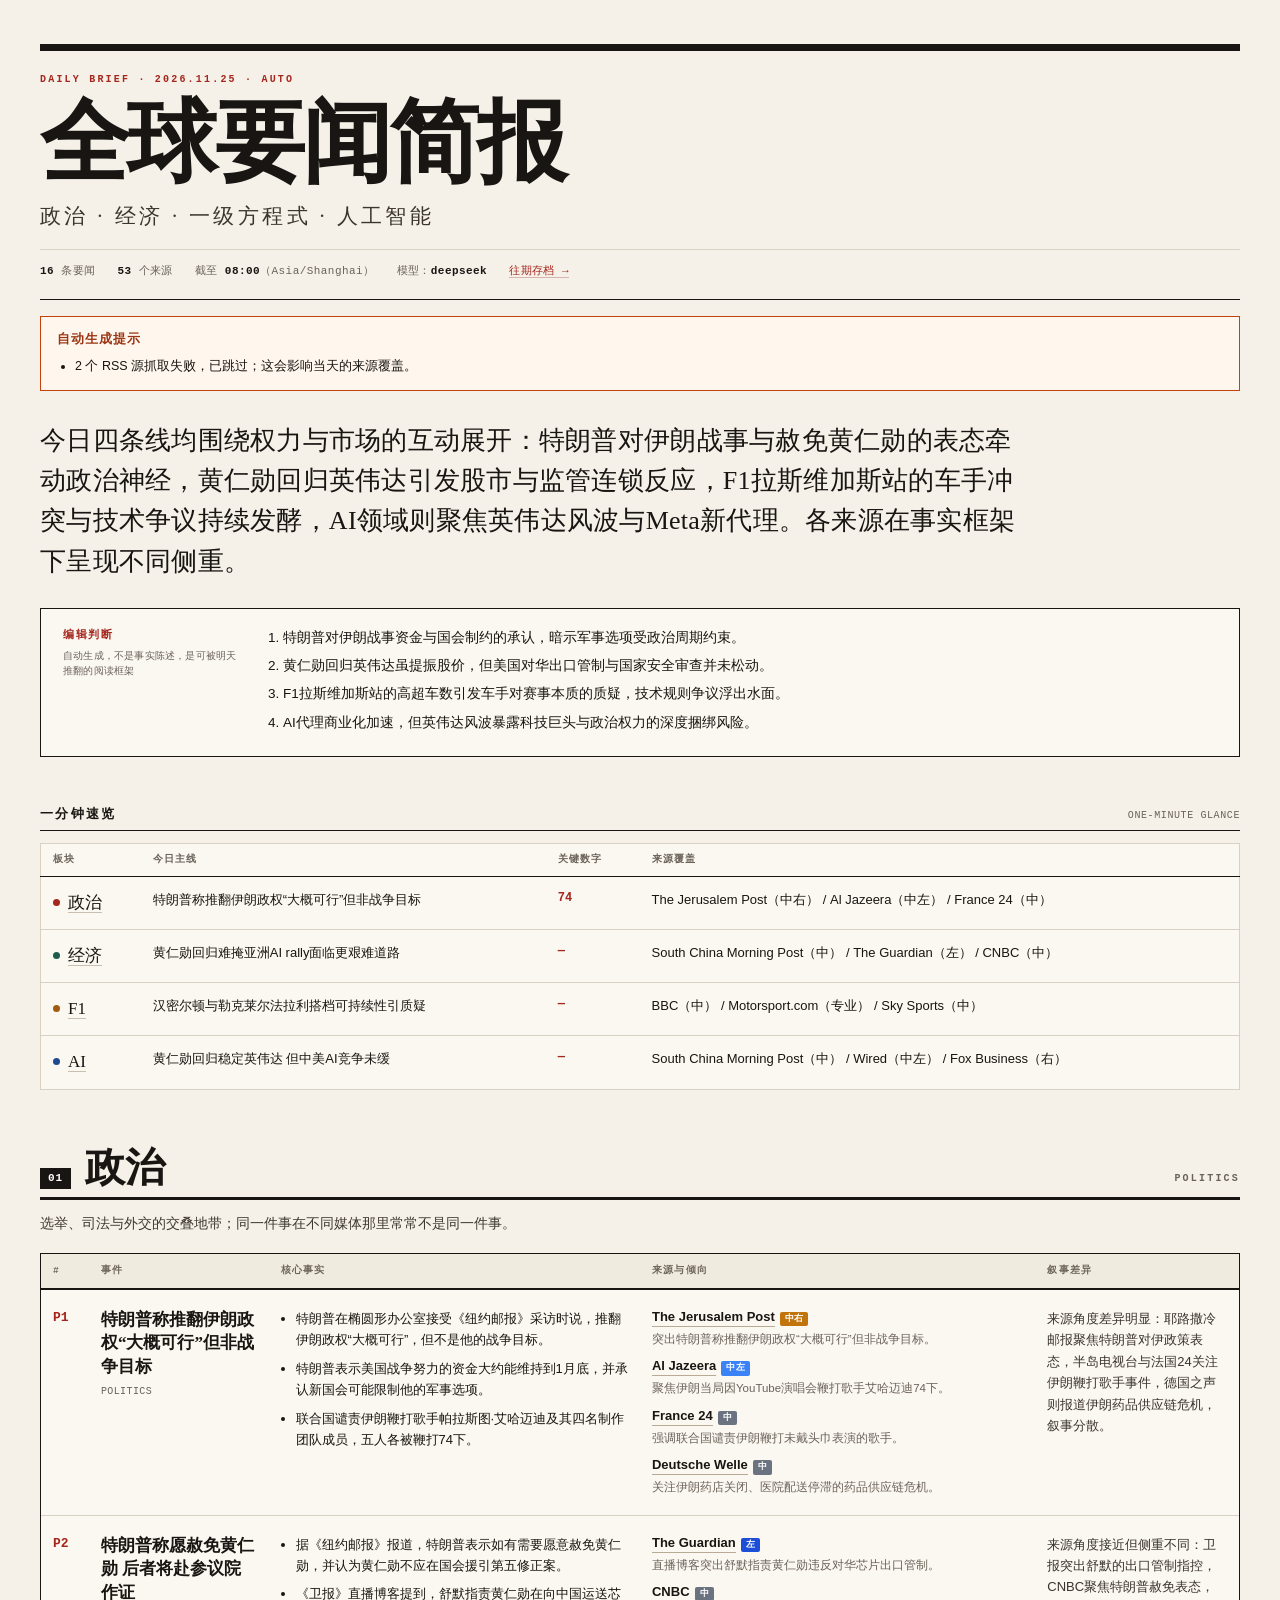
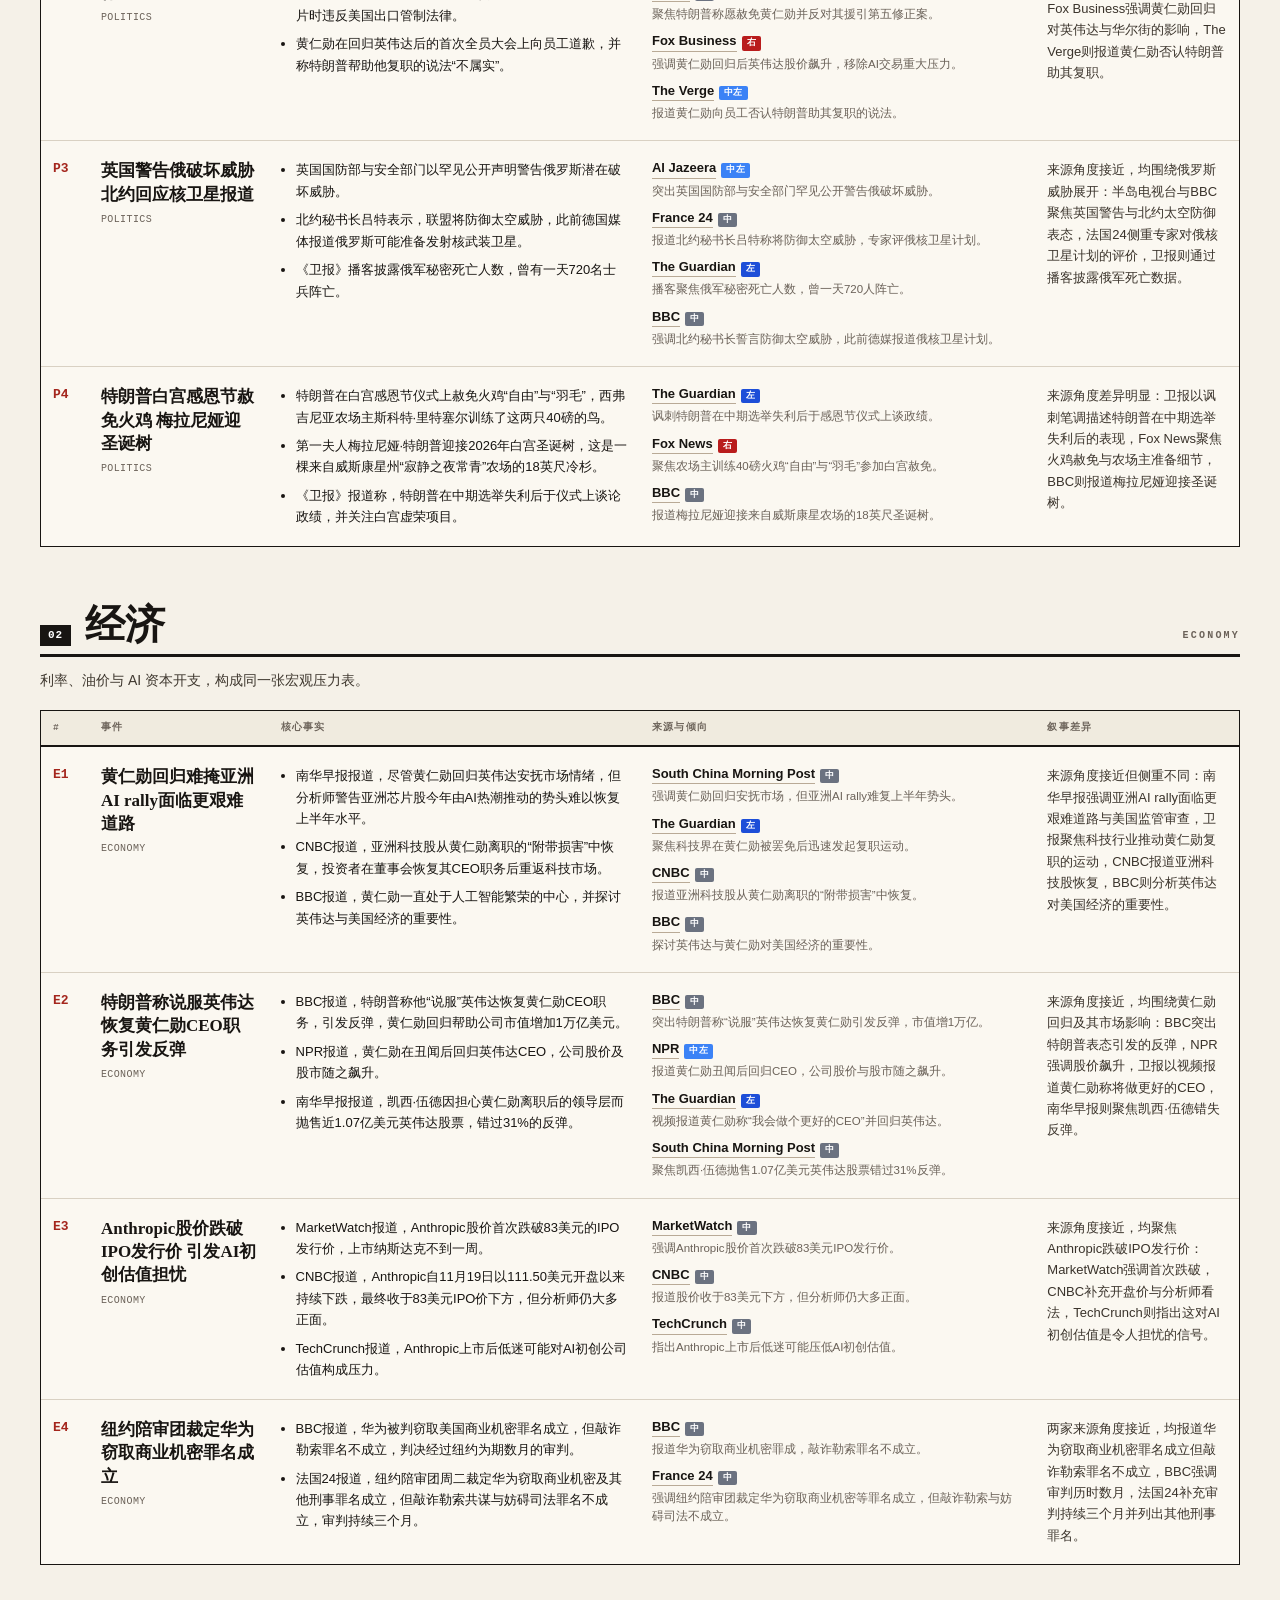
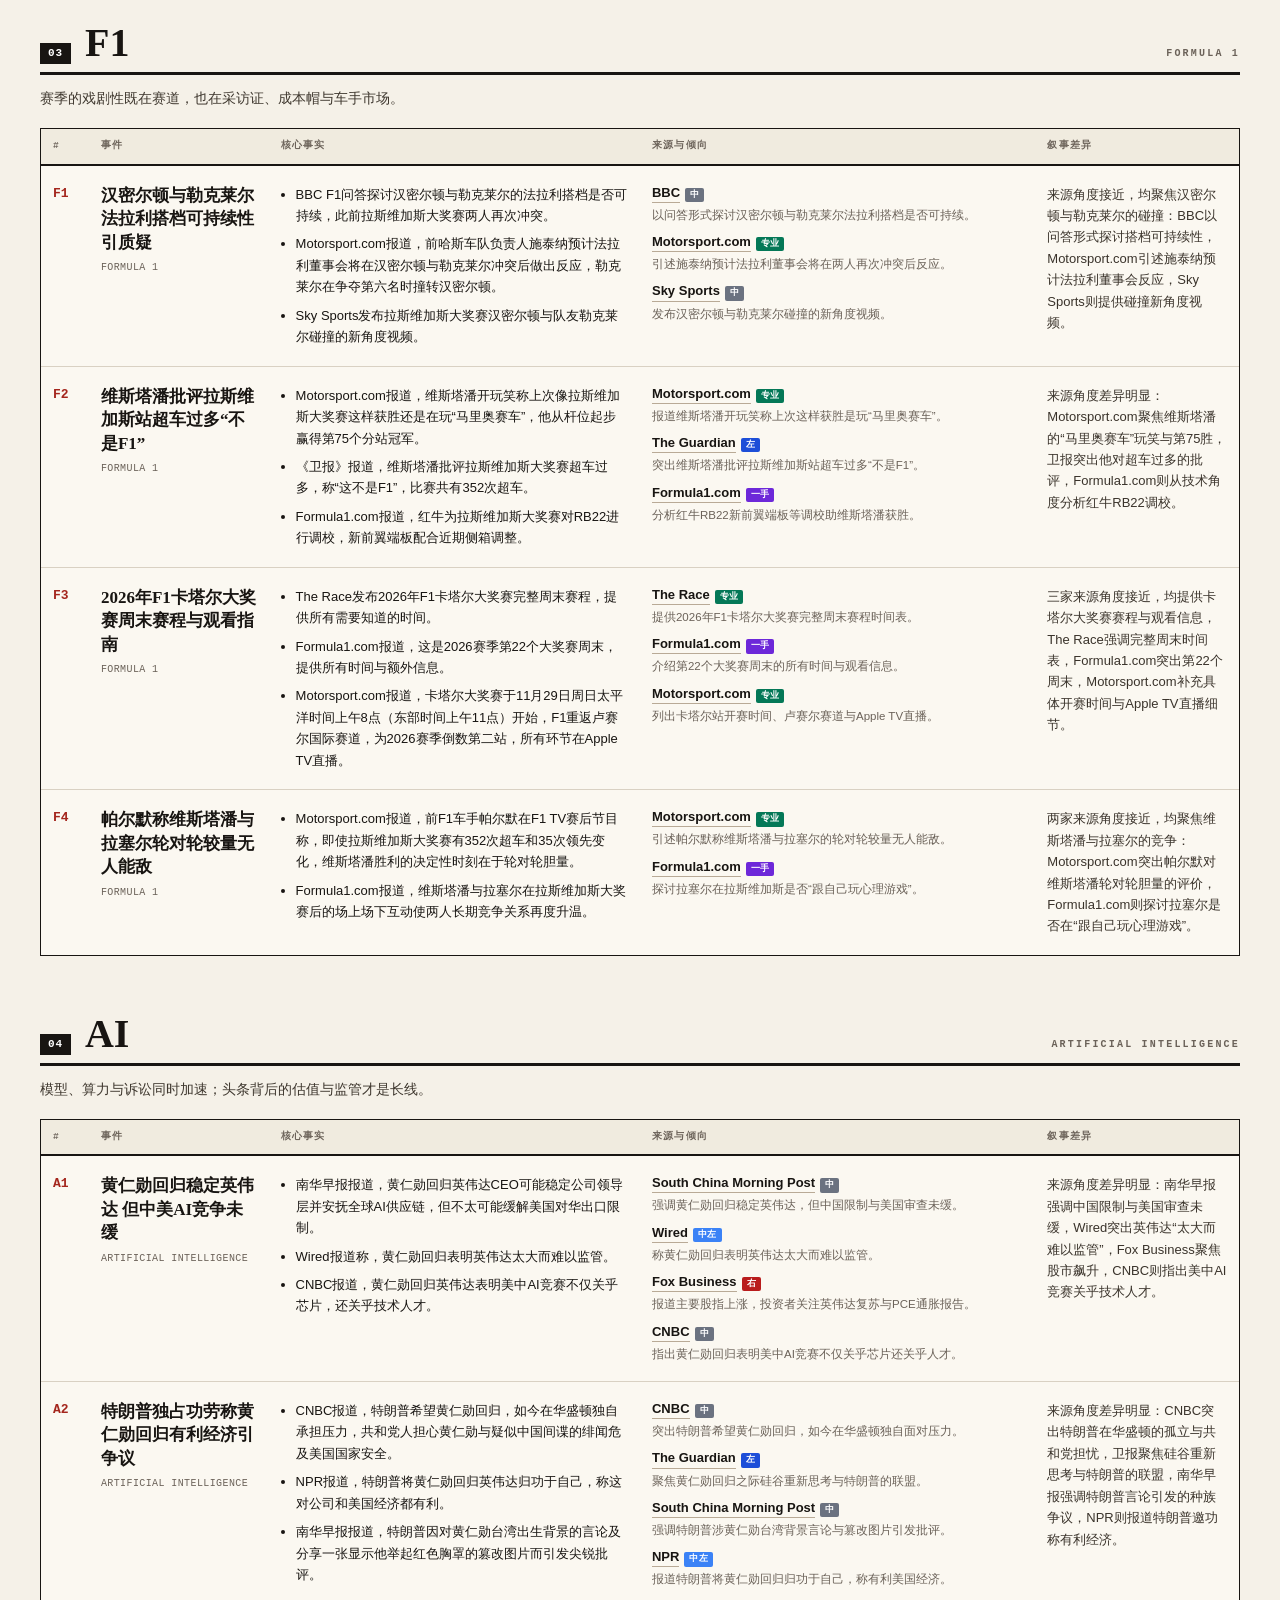
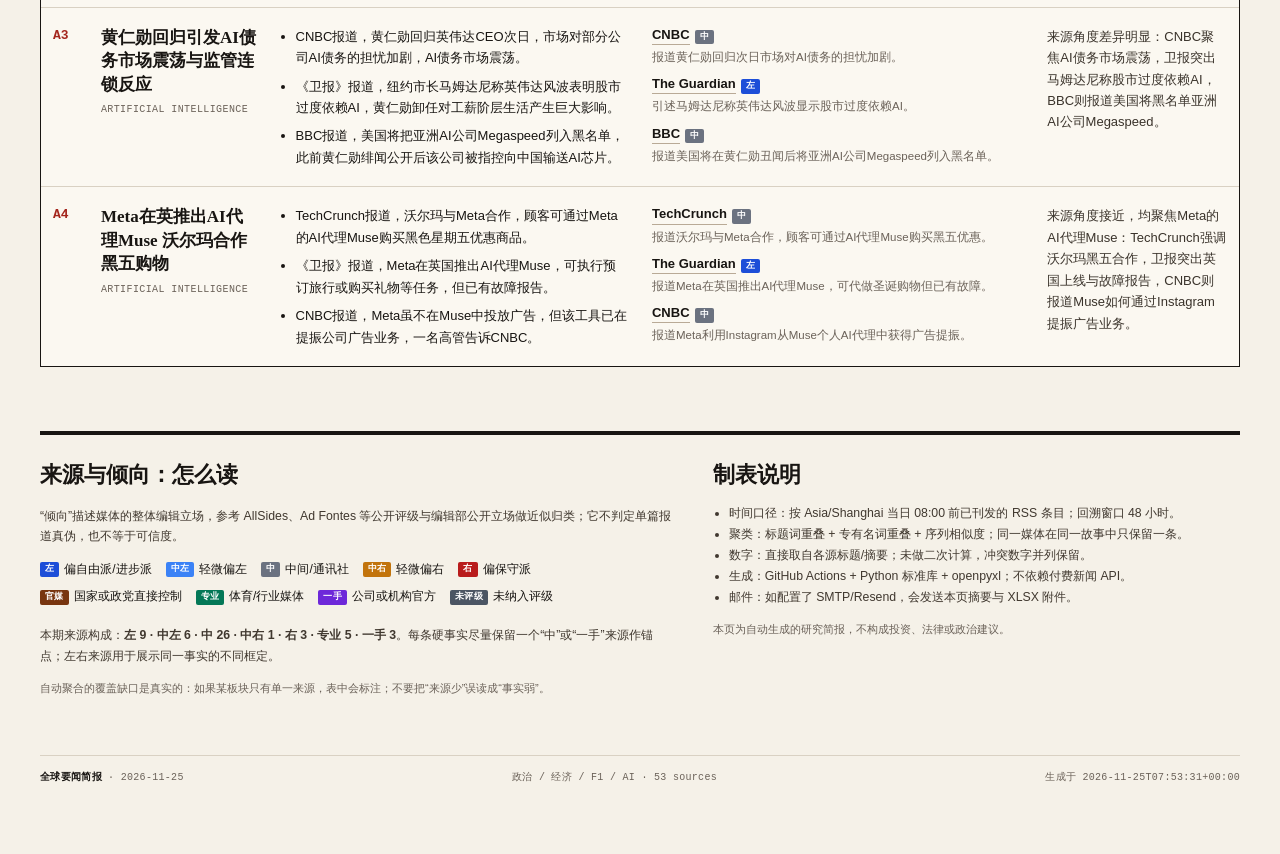
==== docs/index.html @ 9a61af98 "brief: 2026-11-25" ====
<!doctype html>
<html lang="zh-CN"><head><meta charset="utf-8">
<meta name="viewport" content="width=device-width,initial-scale=1">
<title>全球要闻简报 · 2026-11-25</title>
<style>:root{--paper:#f5f1e8;--ink:#181512;--muted:#6b6259;--line:#d9d1c3;--card:#fbf8f1;--red:#a4261d}
*{box-sizing:border-box}
html{scroll-behavior:smooth}
body{margin:0;background:var(--paper);color:var(--ink);font-family:-apple-system,"Segoe UI","Noto Sans SC","PingFang SC","Microsoft YaHei",sans-serif;line-height:1.65;-webkit-font-smoothing:antialiased}
.page{max-width:1440px;margin:0 auto;padding:44px 40px 72px}
a{color:inherit}
.masthead{border-top:7px solid var(--ink);border-bottom:1px solid var(--ink);padding:22px 0 18px;position:relative}
.kicker{font:700 10px/1.4 ui-monospace,SFMono-Regular,Menlo,monospace;letter-spacing:.22em;color:var(--red);text-transform:uppercase}
h1{font-family:"Noto Serif SC","Songti SC","STSong",Georgia,serif;font-size:clamp(46px,7vw,92px);line-height:.98;margin:12px 0 12px;letter-spacing:-.03em;font-weight:700}
.sub{font-family:"Noto Serif SC","Songti SC",serif;font-size:clamp(15px,1.8vw,21px);letter-spacing:.16em;color:#3c352e}
.meta{margin-top:16px;padding-top:12px;border-top:1px solid var(--line);font:500 11px/1.7 ui-monospace,SFMono-Regular,Menlo,monospace;letter-spacing:.04em;color:var(--muted);display:flex;flex-wrap:wrap;gap:6px 22px}
.meta b{color:var(--ink);font-weight:700}
.lede{margin:30px 0 8px;max-width:980px;font-family:"Noto Serif SC","Songti SC",serif;font-size:clamp(18px,2.2vw,26px);line-height:1.55;letter-spacing:.01em}
.lede em{font-style:normal;background:linear-gradient(transparent 62%,#e7c9a9 62%);padding:0 2px}
.takeaways{margin:26px 0 0;border:1px solid var(--ink);background:var(--card);padding:18px 22px 16px;display:grid;grid-template-columns:180px 1fr;gap:20px}
.tk-head{font:700 11px/1.5 ui-monospace,monospace;letter-spacing:.14em;color:var(--red);text-transform:uppercase}
.tk-head span{display:block;margin-top:6px;font:400 10px/1.5 ui-monospace,monospace;letter-spacing:.02em;color:var(--muted);text-transform:none}
.takeaways ol{margin:0;padding-left:20px;font-size:13.5px}
.takeaways li{margin-bottom:6px}
h2.sec{font-family:"Noto Serif SC","Songti SC",serif;font-size:13px;letter-spacing:.18em;text-transform:uppercase;margin:46px 0 12px;padding-bottom:6px;border-bottom:1px solid var(--ink);display:flex;justify-content:space-between;align-items:baseline}
h2.sec small{font:400 10px ui-monospace,monospace;letter-spacing:.06em;color:var(--muted);text-transform:none}
.glance-table{width:100%;border-collapse:collapse;background:var(--card);border:1px solid var(--line)}
.glance-table th{font:700 10px/1.4 ui-monospace,monospace;letter-spacing:.12em;color:var(--muted);text-align:left;padding:9px 12px;border-bottom:1px solid var(--ink);text-transform:uppercase;white-space:nowrap}
.glance-table td{padding:12px;border-bottom:1px solid var(--line);vertical-align:top;font-size:13px}
.glance-table tr:last-child td{border-bottom:0}
.glance-table .cat{font-family:"Noto Serif SC",serif;font-size:17px;white-space:nowrap}
.glance-table .cat i{display:inline-block;width:7px;height:7px;border-radius:50%;margin-right:8px;vertical-align:2px}
.glance-table a{text-decoration:none;border-bottom:1px solid #c9beb0}
.glance-table .num{font:700 12px/1.5 ui-monospace,monospace;color:var(--red);white-space:nowrap}
.topic{margin-top:58px;scroll-margin-top:20px}
.topic-head{display:flex;align-items:baseline;gap:14px;border-bottom:3px solid var(--ink);padding-bottom:8px}
.topic-head .num{font:700 11px/1 ui-monospace,monospace;color:#fff;background:var(--ink);padding:5px 8px;letter-spacing:.08em}
.topic-head h2{font-family:"Noto Serif SC","Songti SC",serif;font-size:clamp(28px,3.4vw,40px);margin:0;line-height:1}
.topic-head .en{font:700 10px/1 ui-monospace,monospace;letter-spacing:.22em;color:var(--muted);margin-left:auto;text-align:right}
.topic-blurb{margin:12px 0 18px;color:#3f382f;font-size:14px;max-width:900px}
.table-wrap{overflow-x:auto;border:1px solid var(--ink);background:var(--card)}
table.stories{width:100%;min-width:1120px;border-collapse:collapse}
table.stories th{font:700 9.5px/1.5 ui-monospace,monospace;letter-spacing:.13em;color:var(--muted);text-align:left;padding:10px 12px;border-bottom:2px solid var(--ink);text-transform:uppercase;background:#f0ebdf;white-space:nowrap}
table.stories td{vertical-align:top;padding:18px 12px;border-bottom:1px solid var(--line);font-size:13px}
table.stories tr:last-child td{border-bottom:0}
table.stories tbody tr:hover td{background:#fffdf6}
.idx{font:700 12px/1.6 ui-monospace,monospace;color:var(--red);white-space:nowrap}
.story-title{font-family:"Noto Serif SC","Songti SC",serif;font-size:17px;line-height:1.38;font-weight:700;margin-bottom:6px}
.story-kicker{font:500 10px/1.5 ui-monospace,monospace;color:var(--muted);letter-spacing:.04em}
.facts ul{margin:0;padding-left:15px}
.facts li{margin-bottom:7px}
.facts li:last-child{margin-bottom:0}
.src{display:flex;flex-wrap:wrap;align-items:baseline;gap:5px;margin-bottom:9px}
.src:last-child{margin-bottom:0}
.src a{font-weight:700;text-decoration:none;border-bottom:1px solid #b9aa96;line-height:1.4}
.src a:hover{border-bottom-color:var(--red);color:var(--red)}
.badge{font:700 9px/1.6 ui-monospace,monospace;padding:0 5px;border-radius:2px;color:#fff;letter-spacing:.03em;white-space:nowrap}
.b-left{background:#1d4ed8}.b-cl{background:#3b82f6}.b-c{background:#6b7280}.b-cr{background:#c2740c}.b-r{background:#b91c1c}.b-state{background:#78350f}.b-pro{background:#047857}.b-primary{background:#6d28d9}
.angle{flex-basis:100%;color:var(--muted);font-size:11.5px;line-height:1.5;margin-top:-1px}
.frame{font-size:12.5px;line-height:1.65;color:#3a332b}
.frame b{color:var(--ink)}
.legend{display:flex;flex-wrap:wrap;gap:8px 14px;margin:12px 0 18px;font-size:12px}
.legend span{display:inline-flex;align-items:center;gap:5px}
.method{margin-top:64px;border-top:4px solid var(--ink);padding-top:22px;display:grid;grid-template-columns:1.2fr 1fr;gap:40px}
.method h2{font-family:"Noto Serif SC",serif;font-size:22px;margin:0 0 10px}
.method p,.method li{font-size:12.3px;line-height:1.7;color:#40382f}
.method ul{margin:0;padding-left:16px}
.method .fine{font-size:11px;color:var(--muted);margin-top:12px}
.footer{margin-top:46px;padding-top:14px;border-top:1px solid var(--line);display:flex;justify-content:space-between;gap:20px;font:500 10px/1.6 ui-monospace,monospace;color:var(--muted);letter-spacing:.03em}
.footer b{color:var(--ink)}
@media(max-width:900px){.page{padding:26px 14px 50px}.takeaways{grid-template-columns:1fr;gap:8px}.method{grid-template-columns:1fr;gap:18px}.meta{gap:4px 14px}}
@media print{body{background:#fff}.page{max-width:none;padding:0}.table-wrap{overflow:visible}table.stories{min-width:0}.topic{break-inside:avoid}table.stories tr{break-inside:avoid}.masthead{border-top-width:4px}}
.notice{border:1px solid #c2410c;background:#fff7ed;padding:12px 16px;margin:16px 0;font-size:12.5px;line-height:1.7}
.notice b{color:#9a3412;letter-spacing:.08em}
.notice ul{margin:6px 0 0;padding-left:18px}
.empty{padding:28px;color:var(--muted);text-align:center}
.b-other{background:#4b5563}
.meta a{color:var(--red);text-decoration:none;border-bottom:1px solid #d8b4b0}
</style></head><body><div class="page">
<header class="masthead">
  <div class="kicker">DAILY BRIEF · 2026.11.25 · AUTO</div>
  <h1>全球要闻简报</h1>
  <div class="sub">政治 · 经济 · 一级方程式 · 人工智能</div>
  <div class="meta"><span><b>16</b> 条要闻</span><span><b>53</b> 个来源</span>
  <span>截至 <b>08:00</b>（Asia/Shanghai）</span><span>模型：<b>deepseek</b></span>
  <span><a href="archive.html">往期存档 →</a></span></div>
</header>
<div class="notice"><b>自动生成提示</b><ul><li>2 个 RSS 源抓取失败，已跳过；这会影响当天的来源覆盖。</li></ul></div>
<p class="lede">今日四条线均围绕权力与市场的互动展开：特朗普对伊朗战事与赦免黄仁勋的表态牵动政治神经，黄仁勋回归英伟达引发股市与监管连锁反应，F1拉斯维加斯站的车手冲突与技术争议持续发酵，AI领域则聚焦英伟达风波与Meta新代理。各来源在事实框架下呈现不同侧重。</p>
<aside class="takeaways"><div class="tk-head">编辑判断<span>自动生成，不是事实陈述，是可被明天推翻的阅读框架</span></div>
<ol><li>特朗普对伊朗战事资金与国会制约的承认，暗示军事选项受政治周期约束。</li><li>黄仁勋回归英伟达虽提振股价，但美国对华出口管制与国家安全审查并未松动。</li><li>F1拉斯维加斯站的高超车数引发车手对赛事本质的质疑，技术规则争议浮出水面。</li><li>AI代理商业化加速，但英伟达风波暴露科技巨头与政治权力的深度捆绑风险。</li></ol></aside>
<h2 class="sec">一分钟速览 <small>ONE-MINUTE GLANCE</small></h2>
<table class="glance-table"><thead><tr><th>板块</th><th>今日主线</th><th>关键数字</th><th>来源覆盖</th></tr></thead>
<tbody><tr><td class="cat"><i style="background:#a4261d"></i><a href="#politics">政治</a></td><td>特朗普称推翻伊朗政权“大概可行”但非战争目标</td><td class="num">74</td><td>The Jerusalem Post（中右） / Al Jazeera（中左） / France 24（中）</td></tr><tr><td class="cat"><i style="background:#1f5c4d"></i><a href="#economy">经济</a></td><td>黄仁勋回归难掩亚洲AI rally面临更艰难道路</td><td class="num">—</td><td>South China Morning Post（中） / The Guardian（左） / CNBC（中）</td></tr><tr><td class="cat"><i style="background:#a15c12"></i><a href="#f1">F1</a></td><td>汉密尔顿与勒克莱尔法拉利搭档可持续性引质疑</td><td class="num">—</td><td>BBC（中） / Motorsport.com（专业） / Sky Sports（中）</td></tr><tr><td class="cat"><i style="background:#1e4b8f"></i><a href="#ai">AI</a></td><td>黄仁勋回归稳定英伟达 但中美AI竞争未缓</td><td class="num">—</td><td>South China Morning Post（中） / Wired（中左） / Fox Business（右）</td></tr></tbody></table>
<section class="topic" id="politics"><div class="topic-head"><span class="num">01</span><h2>政治</h2><span class="en">POLITICS</span></div><p class="topic-blurb">选举、司法与外交的交叠地带；同一件事在不同媒体那里常常不是同一件事。</p><div class="table-wrap"><table class="stories"><thead><tr><th style="width:4%">#</th><th style="width:15%">事件</th><th style="width:31%">核心事实</th><th style="width:33%">来源与倾向</th><th style="width:17%">叙事差异</th></tr></thead><tbody><tr><td class="idx">P1</td><td><div class="story-title">特朗普称推翻伊朗政权“大概可行”但非战争目标</div><div class="story-kicker">POLITICS</div></td><td class="facts"><ul><li>特朗普在椭圆形办公室接受《纽约邮报》采访时说，推翻伊朗政权“大概可行”，但不是他的战争目标。</li><li>特朗普表示美国战争努力的资金大约能维持到1月底，并承认新国会可能限制他的军事选项。</li><li>联合国谴责伊朗鞭打歌手帕拉斯图·艾哈迈迪及其四名制作团队成员，五人各被鞭打74下。</li></ul></td><td class="sources"><div class="src"><a href="https://www.jpost.com/middle-east/iran-news/article-916036" target="_blank" rel="noopener">The Jerusalem Post</a><span class="badge b-cr">中右</span><span class="angle">突出特朗普称推翻伊朗政权“大概可行”但非战争目标。</span></div><div class="src"><a href="https://www.aljazeera.com/video/newsfeed/2026/11/25/iran-whips-singer-parastoo-ahmadi-74-times-over-youtube-concert?traffic_source=rss" target="_blank" rel="noopener">Al Jazeera</a><span class="badge b-cl">中左</span><span class="angle">聚焦伊朗当局因YouTube演唱会鞭打歌手艾哈迈迪74下。</span></div><div class="src"><a href="https://www.france24.com/en/asia-pacific/20261124-un-condemns-iran-flogging-singer-parastoo-ahmadi" target="_blank" rel="noopener">France 24</a><span class="badge b-c">中</span><span class="angle">强调联合国谴责伊朗鞭打未戴头巾表演的歌手。</span></div><div class="src"><a href="https://www.dw.com/en/why-iran-s-medicine-supply-chain-is-failing/a-80035268?maca=en-rss-en-world-4025-rdf" target="_blank" rel="noopener">Deutsche Welle</a><span class="badge b-c">中</span><span class="angle">关注伊朗药店关闭、医院配送停滞的药品供应链危机。</span></div></td><td class="frame">来源角度差异明显：耶路撒冷邮报聚焦特朗普对伊政策表态，半岛电视台与法国24关注伊朗鞭打歌手事件，德国之声则报道伊朗药品供应链危机，叙事分散。</td></tr><tr><td class="idx">P2</td><td><div class="story-title">特朗普称愿赦免黄仁勋 后者将赴参议院作证</div><div class="story-kicker">POLITICS</div></td><td class="facts"><ul><li>据《纽约邮报》报道，特朗普表示如有需要愿意赦免黄仁勋，并认为黄仁勋不应在国会援引第五修正案。</li><li>《卫报》直播博客提到，舒默指责黄仁勋在向中国运送芯片时违反美国出口管制法律。</li><li>黄仁勋在回归英伟达后的首次全员大会上向员工道歉，并称特朗普帮助他复职的说法“不属实”。</li></ul></td><td class="sources"><div class="src"><a href="https://www.theguardian.com/us-news/live/2026/nov/24/donald-trump-nvidia-jensen-huang-republicans-democrats-china-latest-news-updates" target="_blank" rel="noopener">The Guardian</a><span class="badge b-left">左</span><span class="angle">直播博客突出舒默指责黄仁勋违反对华芯片出口管制。</span></div><div class="src"><a href="https://www.cnbc.com/2026/11/25/trump-huang-pardon-politics.html" target="_blank" rel="noopener">CNBC</a><span class="badge b-c">中</span><span class="angle">聚焦特朗普称愿赦免黄仁勋并反对其援引第五修正案。</span></div><div class="src"><a href="https://www.foxbusiness.com/markets/what-jensen-huangs-return-means-nvidia-wall-street" target="_blank" rel="noopener">Fox Business</a><span class="badge b-r">右</span><span class="angle">强调黄仁勋回归后英伟达股价飙升，移除AI交易重大压力。</span></div><div class="src"><a href="https://www.theverge.com/tech/1041571/jensen-huang-all-hands-nvidia-apology" target="_blank" rel="noopener">The Verge</a><span class="badge b-cl">中左</span><span class="angle">报道黄仁勋向员工否认特朗普助其复职的说法。</span></div></td><td class="frame">来源角度接近但侧重不同：卫报突出舒默的出口管制指控，CNBC聚焦特朗普赦免表态，Fox Business强调黄仁勋回归对英伟达与华尔街的影响，The Verge则报道黄仁勋否认特朗普助其复职。</td></tr><tr><td class="idx">P3</td><td><div class="story-title">英国警告俄破坏威胁 北约回应核卫星报道</div><div class="story-kicker">POLITICS</div></td><td class="facts"><ul><li>英国国防部与安全部门以罕见公开声明警告俄罗斯潜在破坏威胁。</li><li>北约秘书长吕特表示，联盟将防御太空威胁，此前德国媒体报道俄罗斯可能准备发射核武装卫星。</li><li>《卫报》播客披露俄军秘密死亡人数，曾有一天720名士兵阵亡。</li></ul></td><td class="sources"><div class="src"><a href="https://www.aljazeera.com/news/2026/11/25/uk-warns-companies-of-potential-russian-sabotage-threat?traffic_source=rss" target="_blank" rel="noopener">Al Jazeera</a><span class="badge b-cl">中左</span><span class="angle">突出英国国防部与安全部门罕见公开警告俄破坏威胁。</span></div><div class="src"><a href="https://www.france24.com/en/russian-nuclear-satellites-plan-foolhardy-expert-says" target="_blank" rel="noopener">France 24</a><span class="badge b-c">中</span><span class="angle">报道北约秘书长吕特称将防御太空威胁，专家评俄核卫星计划。</span></div><div class="src"><a href="https://www.theguardian.com/news/audio/2026/nov/25/the-russian-armys-secret-death-toll-podcast" target="_blank" rel="noopener">The Guardian</a><span class="badge b-left">左</span><span class="angle">播客聚焦俄军秘密死亡人数，曾一天720人阵亡。</span></div><div class="src"><a href="https://www.bbc.co.uk/news/articles/c9x2er1ry2mzo?at_medium=RSS&amp;at_campaign=rss" target="_blank" rel="noopener">BBC</a><span class="badge b-c">中</span><span class="angle">强调北约秘书长誓言防御太空威胁，此前德媒报道俄核卫星计划。</span></div></td><td class="frame">来源角度接近，均围绕俄罗斯威胁展开：半岛电视台与BBC聚焦英国警告与北约太空防御表态，法国24侧重专家对俄核卫星计划的评价，卫报则通过播客披露俄军死亡数据。</td></tr><tr><td class="idx">P4</td><td><div class="story-title">特朗普白宫感恩节赦免火鸡 梅拉尼娅迎圣诞树</div><div class="story-kicker">POLITICS</div></td><td class="facts"><ul><li>特朗普在白宫感恩节仪式上赦免火鸡“自由”与“羽毛”，西弗吉尼亚农场主斯科特·里特塞尔训练了这两只40磅的鸟。</li><li>第一夫人梅拉尼娅·特朗普迎接2026年白宫圣诞树，这是一棵来自威斯康星州“寂静之夜常青”农场的18英尺冷杉。</li><li>《卫报》报道称，特朗普在中期选举失利后于仪式上谈论政绩，并关注白宫虚荣项目。</li></ul></td><td class="sources"><div class="src"><a href="https://www.theguardian.com/us-news/2026/nov/24/donald-trump-turkey-pardon" target="_blank" rel="noopener">The Guardian</a><span class="badge b-left">左</span><span class="angle">讽刺特朗普在中期选举失利后于感恩节仪式上谈政绩。</span></div><div class="src"><a href="https://www.foxnews.com/politics/turkey-farmer-dishes-preparing-birds-trumps-thanksgiving-presidential-pardon" target="_blank" rel="noopener">Fox News</a><span class="badge b-r">右</span><span class="angle">聚焦农场主训练40磅火鸡“自由”与“羽毛”参加白宫赦免。</span></div><div class="src"><a href="https://www.bbc.co.uk/news/videos/c51k9vp48d2vo?at_medium=RSS&amp;at_campaign=rss" target="_blank" rel="noopener">BBC</a><span class="badge b-c">中</span><span class="angle">报道梅拉尼娅迎接来自威斯康星农场的18英尺圣诞树。</span></div></td><td class="frame">来源角度差异明显：卫报以讽刺笔调描述特朗普在中期选举失利后的表现，Fox News聚焦火鸡赦免与农场主准备细节，BBC则报道梅拉尼娅迎接圣诞树。</td></tr></tbody></table></div></section><section class="topic" id="economy"><div class="topic-head"><span class="num">02</span><h2>经济</h2><span class="en">ECONOMY</span></div><p class="topic-blurb">利率、油价与 AI 资本开支，构成同一张宏观压力表。</p><div class="table-wrap"><table class="stories"><thead><tr><th style="width:4%">#</th><th style="width:15%">事件</th><th style="width:31%">核心事实</th><th style="width:33%">来源与倾向</th><th style="width:17%">叙事差异</th></tr></thead><tbody><tr><td class="idx">E1</td><td><div class="story-title">黄仁勋回归难掩亚洲AI rally面临更艰难道路</div><div class="story-kicker">ECONOMY</div></td><td class="facts"><ul><li>南华早报报道，尽管黄仁勋回归英伟达安抚市场情绪，但分析师警告亚洲芯片股今年由AI热潮推动的势头难以恢复上半年水平。</li><li>CNBC报道，亚洲科技股从黄仁勋离职的“附带损害”中恢复，投资者在董事会恢复其CEO职务后重返科技市场。</li><li>BBC报道，黄仁勋一直处于人工智能繁荣的中心，并探讨英伟达与美国经济的重要性。</li></ul></td><td class="sources"><div class="src"><a href="https://www.scmp.com/business/markets/article/3375601/why-asias-ai-rally-faces-tougher-road-even-after-jensen-huangs-comeback" target="_blank" rel="noopener">South China Morning Post</a><span class="badge b-c">中</span><span class="angle">强调黄仁勋回归安抚市场，但亚洲AI rally难复上半年势头。</span></div><div class="src"><a href="https://www.theguardian.com/technology/2026/nov/24/mistake-corrected-jensen-huang-resinstated-nvidia-analysis" target="_blank" rel="noopener">The Guardian</a><span class="badge b-left">左</span><span class="angle">聚焦科技界在黄仁勋被罢免后迅速发起复职运动。</span></div><div class="src"><a href="https://www.cnbc.com/2026/11/24/nvidia-jensen-huang-asia-chip-stocks.html" target="_blank" rel="noopener">CNBC</a><span class="badge b-c">中</span><span class="angle">报道亚洲科技股从黄仁勋离职的“附带损害”中恢复。</span></div><div class="src"><a href="https://www.bbc.co.uk/news/articles/c68798vdprwpo?at_medium=RSS&amp;at_campaign=rss" target="_blank" rel="noopener">BBC</a><span class="badge b-c">中</span><span class="angle">探讨英伟达与黄仁勋对美国经济的重要性。</span></div></td><td class="frame">来源角度接近但侧重不同：南华早报强调亚洲AI rally面临更艰难道路与美国监管审查，卫报聚焦科技行业推动黄仁勋复职的运动，CNBC报道亚洲科技股恢复，BBC则分析英伟达对美国经济的重要性。</td></tr><tr><td class="idx">E2</td><td><div class="story-title">特朗普称说服英伟达恢复黄仁勋CEO职务引发反弹</div><div class="story-kicker">ECONOMY</div></td><td class="facts"><ul><li>BBC报道，特朗普称他“说服”英伟达恢复黄仁勋CEO职务，引发反弹，黄仁勋回归帮助公司市值增加1万亿美元。</li><li>NPR报道，黄仁勋在丑闻后回归英伟达CEO，公司股价及股市随之飙升。</li><li>南华早报报道，凯西·伍德因担心黄仁勋离职后的领导层而抛售近1.07亿美元英伟达股票，错过31%的反弹。</li></ul></td><td class="sources"><div class="src"><a href="https://www.bbc.co.uk/news/articles/cq5y1k8ez407o?at_medium=RSS&amp;at_campaign=rss" target="_blank" rel="noopener">BBC</a><span class="badge b-c">中</span><span class="angle">突出特朗普称“说服”英伟达恢复黄仁勋引发反弹，市值增1万亿。</span></div><div class="src"><a href="https://www.npr.org/2026/11/24/nx-s1-6051532/jensen-huang-returns-to-nvidia-as-ceo-after-scandal" target="_blank" rel="noopener">NPR</a><span class="badge b-cl">中左</span><span class="angle">报道黄仁勋丑闻后回归CEO，公司股价与股市随之飙升。</span></div><div class="src"><a href="https://www.theguardian.com/technology/video/2026/nov/24/jensen-huang-rejoins-nvidia-after-trump-intervention-video" target="_blank" rel="noopener">The Guardian</a><span class="badge b-left">左</span><span class="angle">视频报道黄仁勋称“我会做个更好的CEO”并回归英伟达。</span></div><div class="src"><a href="https://www.scmp.com/business/china-business/article/3375569/cathie-woods-nvidia-bet-misses-32-rally-jensen-huangs-return" target="_blank" rel="noopener">South China Morning Post</a><span class="badge b-c">中</span><span class="angle">聚焦凯西·伍德抛售1.07亿美元英伟达股票错过31%反弹。</span></div></td><td class="frame">来源角度接近，均围绕黄仁勋回归及其市场影响：BBC突出特朗普表态引发的反弹，NPR强调股价飙升，卫报以视频报道黄仁勋称将做更好的CEO，南华早报则聚焦凯西·伍德错失反弹。</td></tr><tr><td class="idx">E3</td><td><div class="story-title">Anthropic股价跌破IPO发行价 引发AI初创估值担忧</div><div class="story-kicker">ECONOMY</div></td><td class="facts"><ul><li>MarketWatch报道，Anthropic股价首次跌破83美元的IPO发行价，上市纳斯达克不到一周。</li><li>CNBC报道，Anthropic自11月19日以111.50美元开盘以来持续下跌，最终收于83美元IPO价下方，但分析师仍大多正面。</li><li>TechCrunch报道，Anthropic上市后低迷可能对AI初创公司估值构成压力。</li></ul></td><td class="sources"><div class="src"><a href="WP-MKTW-0005366790" target="_blank" rel="noopener">MarketWatch</a><span class="badge b-c">中</span><span class="angle">强调Anthropic股价首次跌破83美元IPO发行价。</span></div><div class="src"><a href="https://www.cnbc.com/2026/11/24/anthropic-stock-ipo-price.html" target="_blank" rel="noopener">CNBC</a><span class="badge b-c">中</span><span class="angle">报道股价收于83美元下方，但分析师仍大多正面。</span></div><div class="src"><a href="https://techcrunch.com/2026/11/24/anthropic-shares-fall-below-ipo-price-a-worrying-sign-for-ai-startups/" target="_blank" rel="noopener">TechCrunch</a><span class="badge b-c">中</span><span class="angle">指出Anthropic上市后低迷可能压低AI初创估值。</span></div></td><td class="frame">来源角度接近，均聚焦Anthropic跌破IPO发行价：MarketWatch强调首次跌破，CNBC补充开盘价与分析师看法，TechCrunch则指出这对AI初创估值是令人担忧的信号。</td></tr><tr><td class="idx">E4</td><td><div class="story-title">纽约陪审团裁定华为窃取商业机密罪名成立</div><div class="story-kicker">ECONOMY</div></td><td class="facts"><ul><li>BBC报道，华为被判窃取美国商业机密罪名成立，但敲诈勒索罪名不成立，判决经过纽约为期数月的审判。</li><li>法国24报道，纽约陪审团周二裁定华为窃取商业机密及其他刑事罪名成立，但敲诈勒索共谋与妨碍司法罪名不成立，审判持续三个月。</li></ul></td><td class="sources"><div class="src"><a href="https://www.bbc.co.uk/news/articles/cmy49ngydqzpo?at_medium=RSS&amp;at_campaign=rss" target="_blank" rel="noopener">BBC</a><span class="badge b-c">中</span><span class="angle">报道华为窃取商业机密罪成，敲诈勒索罪名不成立。</span></div><div class="src"><a href="https://www.france24.com/en/americas/20261124-new-york-jury-convicts-huawei-of-stealing-trade-secrets" target="_blank" rel="noopener">France 24</a><span class="badge b-c">中</span><span class="angle">强调纽约陪审团裁定华为窃取商业机密等罪名成立，但敲诈勒索与妨碍司法不成立。</span></div></td><td class="frame">两家来源角度接近，均报道华为窃取商业机密罪名成立但敲诈勒索罪名不成立，BBC强调审判历时数月，法国24补充审判持续三个月并列出其他刑事罪名。</td></tr></tbody></table></div></section><section class="topic" id="f1"><div class="topic-head"><span class="num">03</span><h2>F1</h2><span class="en">FORMULA 1</span></div><p class="topic-blurb">赛季的戏剧性既在赛道，也在采访证、成本帽与车手市场。</p><div class="table-wrap"><table class="stories"><thead><tr><th style="width:4%">#</th><th style="width:15%">事件</th><th style="width:31%">核心事实</th><th style="width:33%">来源与倾向</th><th style="width:17%">叙事差异</th></tr></thead><tbody><tr><td class="idx">F1</td><td><div class="story-title">汉密尔顿与勒克莱尔法拉利搭档可持续性引质疑</div><div class="story-kicker">FORMULA 1</div></td><td class="facts"><ul><li>BBC F1问答探讨汉密尔顿与勒克莱尔的法拉利搭档是否可持续，此前拉斯维加斯大奖赛两人再次冲突。</li><li>Motorsport.com报道，前哈斯车队负责人施泰纳预计法拉利董事会将在汉密尔顿与勒克莱尔冲突后做出反应，勒克莱尔在争夺第六名时撞转汉密尔顿。</li><li>Sky Sports发布拉斯维加斯大奖赛汉密尔顿与队友勒克莱尔碰撞的新角度视频。</li></ul></td><td class="sources"><div class="src"><a href="https://www.bbc.co.uk/sport/formula1/articles/cw30gq2633ljo?at_medium=RSS&amp;at_campaign=rss" target="_blank" rel="noopener">BBC</a><span class="badge b-c">中</span><span class="angle">以问答形式探讨汉密尔顿与勒克莱尔法拉利搭档是否可持续。</span></div><div class="src"><a href="https://www.motorsport.com/f1/news/guenther-steiner-expects-ferrari-board-to-react-after-lewis-hamilton-charles-leclerc-clash/10877259/?utm_source=RSS&amp;utm_medium=referral&amp;utm_campaign=RSS-F1&amp;utm_term=News&amp;utm_content=www" target="_blank" rel="noopener">Motorsport.com</a><span class="badge b-pro">专业</span><span class="angle">引述施泰纳预计法拉利董事会将在两人再次冲突后反应。</span></div><div class="src"><a href="https://www.skysports.com/watch/video/13615583/las-vegas-gp-new-angles-lewis-hamilton-spins-after-contact-with-ferrari-team-mate-charles-leclerc" target="_blank" rel="noopener">Sky Sports</a><span class="badge b-c">中</span><span class="angle">发布汉密尔顿与勒克莱尔碰撞的新角度视频。</span></div></td><td class="frame">来源角度接近，均聚焦汉密尔顿与勒克莱尔的碰撞：BBC以问答形式探讨搭档可持续性，Motorsport.com引述施泰纳预计法拉利董事会反应，Sky Sports则提供碰撞新角度视频。</td></tr><tr><td class="idx">F2</td><td><div class="story-title">维斯塔潘批评拉斯维加斯站超车过多“不是F1”</div><div class="story-kicker">FORMULA 1</div></td><td class="facts"><ul><li>Motorsport.com报道，维斯塔潘开玩笑称上次像拉斯维加斯大奖赛这样获胜还是在玩“马里奥赛车”，他从杆位起步赢得第75个分站冠军。</li><li>《卫报》报道，维斯塔潘批评拉斯维加斯大奖赛超车过多，称“这不是F1”，比赛共有352次超车。</li><li>Formula1.com报道，红牛为拉斯维加斯大奖赛对RB22进行调校，新前翼端板配合近期侧箱调整。</li></ul></td><td class="sources"><div class="src"><a href="https://www.motorsport.com/f1/news/max-verstappen-the-last-time-i-won-a-race-like-las-vegas-was-on-mario-kart/10877295/?utm_source=RSS&amp;utm_medium=referral&amp;utm_campaign=RSS-F1&amp;utm_term=News&amp;utm_content=www" target="_blank" rel="noopener">Motorsport.com</a><span class="badge b-pro">专业</span><span class="angle">报道维斯塔潘开玩笑称上次这样获胜是玩“马里奥赛车”。</span></div><div class="src"><a href="https://www.theguardian.com/sport/2026/nov/23/max-verstappen-red-bull-f1-formula-one-las-vegas-grand-prix" target="_blank" rel="noopener">The Guardian</a><span class="badge b-left">左</span><span class="angle">突出维斯塔潘批评拉斯维加斯站超车过多“不是F1”。</span></div><div class="src"><a href="https://www.formula1.com/en/latest/article/the-rb22-tweaks-that-helped-verstappen-take-victory-in-las-vegas.67NV2uD7vnuxKuW9SHi685" target="_blank" rel="noopener">Formula1.com</a><span class="badge b-primary">一手</span><span class="angle">分析红牛RB22新前翼端板等调校助维斯塔潘获胜。</span></div></td><td class="frame">来源角度差异明显：Motorsport.com聚焦维斯塔潘的“马里奥赛车”玩笑与第75胜，卫报突出他对超车过多的批评，Formula1.com则从技术角度分析红牛RB22调校。</td></tr><tr><td class="idx">F3</td><td><div class="story-title">2026年F1卡塔尔大奖赛周末赛程与观看指南</div><div class="story-kicker">FORMULA 1</div></td><td class="facts"><ul><li>The Race发布2026年F1卡塔尔大奖赛完整周末赛程，提供所有需要知道的时间。</li><li>Formula1.com报道，这是2026赛季第22个大奖赛周末，提供所有时间与额外信息。</li><li>Motorsport.com报道，卡塔尔大奖赛于11月29日周日太平洋时间上午8点（东部时间上午11点）开始，F1重返卢赛尔国际赛道，为2026赛季倒数第二站，所有环节在Apple TV直播。</li></ul></td><td class="sources"><div class="src"><a href="https://www.the-race.com/promoted/what-time-is-f1s-2026-qatar-grand-prix-full-weekend-schedule/" target="_blank" rel="noopener">The Race</a><span class="badge b-pro">专业</span><span class="angle">提供2026年F1卡塔尔大奖赛完整周末赛程时间表。</span></div><div class="src"><a href="https://www.formula1.com/en/latest/article/what-time-is-the-formula-1-2026-qatar-grand-prix-and-how-can-i-watch-it.XirX9Qy8hRZnH3O1Qhcch" target="_blank" rel="noopener">Formula1.com</a><span class="badge b-primary">一手</span><span class="angle">介绍第22个大奖赛周末的所有时间与观看信息。</span></div><div class="src"><a href="https://www.motorsport.com/f1/news/f1-qatar-gp-2026-start-time-schedule-how-to-watch/10877085/?utm_source=RSS&amp;utm_medium=referral&amp;utm_campaign=RSS-F1&amp;utm_term=News&amp;utm_content=www" target="_blank" rel="noopener">Motorsport.com</a><span class="badge b-pro">专业</span><span class="angle">列出卡塔尔站开赛时间、卢赛尔赛道与Apple TV直播。</span></div></td><td class="frame">三家来源角度接近，均提供卡塔尔大奖赛赛程与观看信息，The Race强调完整周末时间表，Formula1.com突出第22个周末，Motorsport.com补充具体开赛时间与Apple TV直播细节。</td></tr><tr><td class="idx">F4</td><td><div class="story-title">帕尔默称维斯塔潘与拉塞尔轮对轮较量无人能敌</div><div class="story-kicker">FORMULA 1</div></td><td class="facts"><ul><li>Motorsport.com报道，前F1车手帕尔默在F1 TV赛后节目称，即使拉斯维加斯大奖赛有352次超车和35次领先变化，维斯塔潘胜利的决定性时刻在于轮对轮胆量。</li><li>Formula1.com报道，维斯塔潘与拉塞尔在拉斯维加斯大奖赛后的场上场下互动使两人长期竞争关系再度升温。</li></ul></td><td class="sources"><div class="src"><a href="https://www.motorsport.com/f1/news/jolyon-palmer-hails-max-verstappens-unbelievable-racecraft-in-george-russell-duel/10877407/?utm_source=RSS&amp;utm_medium=referral&amp;utm_campaign=RSS-F1&amp;utm_term=News&amp;utm_content=www" target="_blank" rel="noopener">Motorsport.com</a><span class="badge b-pro">专业</span><span class="angle">引述帕尔默称维斯塔潘与拉塞尔的轮对轮较量无人能敌。</span></div><div class="src"><a href="https://www.formula1.com/en/latest/article/was-russell-playing-mind-games-with-himself-before-verstappens-victory-in-las-vegas.3ZYU5SCNPd2f2JQIKr7LlM" target="_blank" rel="noopener">Formula1.com</a><span class="badge b-primary">一手</span><span class="angle">探讨拉塞尔在拉斯维加斯是否“跟自己玩心理游戏”。</span></div></td><td class="frame">两家来源角度接近，均聚焦维斯塔潘与拉塞尔的竞争：Motorsport.com突出帕尔默对维斯塔潘轮对轮胆量的评价，Formula1.com则探讨拉塞尔是否在“跟自己玩心理游戏”。</td></tr></tbody></table></div></section><section class="topic" id="ai"><div class="topic-head"><span class="num">04</span><h2>AI</h2><span class="en">ARTIFICIAL INTELLIGENCE</span></div><p class="topic-blurb">模型、算力与诉讼同时加速；头条背后的估值与监管才是长线。</p><div class="table-wrap"><table class="stories"><thead><tr><th style="width:4%">#</th><th style="width:15%">事件</th><th style="width:31%">核心事实</th><th style="width:33%">来源与倾向</th><th style="width:17%">叙事差异</th></tr></thead><tbody><tr><td class="idx">A1</td><td><div class="story-title">黄仁勋回归稳定英伟达 但中美AI竞争未缓</div><div class="story-kicker">ARTIFICIAL INTELLIGENCE</div></td><td class="facts"><ul><li>南华早报报道，黄仁勋回归英伟达CEO可能稳定公司领导层并安抚全球AI供应链，但不太可能缓解美国对华出口限制。</li><li>Wired报道称，黄仁勋回归表明英伟达太大而难以监管。</li><li>CNBC报道，黄仁勋回归英伟达表明美中AI竞赛不仅关乎芯片，还关乎技术人才。</li></ul></td><td class="sources"><div class="src"><a href="https://www.scmp.com/tech/big-tech/article/3375632/jensen-huangs-return-steadies-nvidia-china-curbs-us-scrutiny-show-no-sign-easing" target="_blank" rel="noopener">South China Morning Post</a><span class="badge b-c">中</span><span class="angle">强调黄仁勋回归稳定英伟达，但中国限制与美国审查未缓。</span></div><div class="src"><a href="https://www.wired.com/story/jensen-huang-nvidia-us-national-security-risks/" target="_blank" rel="noopener">Wired</a><span class="badge b-cl">中左</span><span class="angle">称黄仁勋回归表明英伟达太大而难以监管。</span></div><div class="src"><a href="https://www.foxbusiness.com/markets/stocks-november-23-2026" target="_blank" rel="noopener">Fox Business</a><span class="badge b-r">右</span><span class="angle">报道主要股指上涨，投资者关注英伟达复苏与PCE通胀报告。</span></div><div class="src"><a href="https://www.cnbc.com/2026/11/25/jensen-huang-nvidia-ai-talent-race.html" target="_blank" rel="noopener">CNBC</a><span class="badge b-c">中</span><span class="angle">指出黄仁勋回归表明美中AI竞赛不仅关乎芯片还关乎人才。</span></div></td><td class="frame">来源角度差异明显：南华早报强调中国限制与美国审查未缓，Wired突出英伟达“太大而难以监管”，Fox Business聚焦股市飙升，CNBC则指出美中AI竞赛关乎技术人才。</td></tr><tr><td class="idx">A2</td><td><div class="story-title">特朗普独占功劳称黄仁勋回归有利经济引争议</div><div class="story-kicker">ARTIFICIAL INTELLIGENCE</div></td><td class="facts"><ul><li>CNBC报道，特朗普希望黄仁勋回归，如今在华盛顿独自承担压力，共和党人担心黄仁勋与疑似中国间谍的绯闻危及美国国家安全。</li><li>NPR报道，特朗普将黄仁勋回归英伟达归功于自己，称这对公司和美国经济都有利。</li><li>南华早报报道，特朗普因对黄仁勋台湾出生背景的言论及分享一张显示他举起红色胸罩的篡改图片而引发尖锐批评。</li></ul></td><td class="sources"><div class="src"><a href="https://www.cnbc.com/2026/11/24/trump-jensen-huang-nvidia.html" target="_blank" rel="noopener">CNBC</a><span class="badge b-c">中</span><span class="angle">突出特朗普希望黄仁勋回归，如今在华盛顿独自面对压力。</span></div><div class="src"><a href="https://www.theguardian.com/global/2026/nov/24/jensen-huang-nvidia-return-silicon-valley-trump" target="_blank" rel="noopener">The Guardian</a><span class="badge b-left">左</span><span class="angle">聚焦黄仁勋回归之际硅谷重新思考与特朗普的联盟。</span></div><div class="src"><a href="https://www.scmp.com/tech/big-tech/article/3375648/jensen-huangs-return-reignites-race-debate-trump-remarks-draw-ire" target="_blank" rel="noopener">South China Morning Post</a><span class="badge b-c">中</span><span class="angle">强调特朗普涉黄仁勋台湾背景言论与篡改图片引发批评。</span></div><div class="src"><a href="https://www.npr.org/2026/11/24/nx-s1-6051045/trump-takes-credit-for-jensen-huang-returns-to-nvidia-says-its-good-for-the-economy" target="_blank" rel="noopener">NPR</a><span class="badge b-cl">中左</span><span class="angle">报道特朗普将黄仁勋回归归功于自己，称有利美国经济。</span></div></td><td class="frame">来源角度差异明显：CNBC突出特朗普在华盛顿的孤立与共和党担忧，卫报聚焦硅谷重新思考与特朗普的联盟，南华早报强调特朗普言论引发的种族争议，NPR则报道特朗普邀功称有利经济。</td></tr><tr><td class="idx">A3</td><td><div class="story-title">黄仁勋回归引发AI债务市场震荡与监管连锁反应</div><div class="story-kicker">ARTIFICIAL INTELLIGENCE</div></td><td class="facts"><ul><li>CNBC报道，黄仁勋回归英伟达CEO次日，市场对部分公司AI债务的担忧加剧，AI债务市场震荡。</li><li>《卫报》报道，纽约市长马姆达尼称英伟达风波表明股市过度依赖AI，黄仁勋卸任对工薪阶层生活产生巨大影响。</li><li>BBC报道，美国将把亚洲AI公司Megaspeed列入黑名单，此前黄仁勋绯闻公开后该公司被指控向中国输送AI芯片。</li></ul></td><td class="sources"><div class="src"><a href="https://www.cnbc.com/2026/11/24/nvidia-jensen-huang-ai-credit-markets.html" target="_blank" rel="noopener">CNBC</a><span class="badge b-c">中</span><span class="angle">报道黄仁勋回归次日市场对AI债务的担忧加剧。</span></div><div class="src"><a href="https://www.theguardian.com/us-news/2026/nov/24/mamdani-nvidia-stock-market-ai" target="_blank" rel="noopener">The Guardian</a><span class="badge b-left">左</span><span class="angle">引述马姆达尼称英伟达风波显示股市过度依赖AI。</span></div><div class="src"><a href="https://www.bbc.co.uk/news/articles/cv98xpg5dg5zo?at_medium=RSS&amp;at_campaign=rss" target="_blank" rel="noopener">BBC</a><span class="badge b-c">中</span><span class="angle">报道美国将在黄仁勋丑闻后将亚洲AI公司Megaspeed列入黑名单。</span></div></td><td class="frame">来源角度差异明显：CNBC聚焦AI债务市场震荡，卫报突出马姆达尼称股市过度依赖AI，BBC则报道美国将黑名单亚洲AI公司Megaspeed。</td></tr><tr><td class="idx">A4</td><td><div class="story-title">Meta在英推出AI代理Muse 沃尔玛合作黑五购物</div><div class="story-kicker">ARTIFICIAL INTELLIGENCE</div></td><td class="facts"><ul><li>TechCrunch报道，沃尔玛与Meta合作，顾客可通过Meta的AI代理Muse购买黑色星期五优惠商品。</li><li>《卫报》报道，Meta在英国推出AI代理Muse，可执行预订旅行或购买礼物等任务，但已有故障报告。</li><li>CNBC报道，Meta虽不在Muse中投放广告，但该工具已在提振公司广告业务，一名高管告诉CNBC。</li></ul></td><td class="sources"><div class="src"><a href="https://techcrunch.com/2026/11/24/walmart-teams-up-with-meta-to-bring-black-friday-deals-to-ai-agent-muse/" target="_blank" rel="noopener">TechCrunch</a><span class="badge b-c">中</span><span class="angle">报道沃尔玛与Meta合作，顾客可通过AI代理Muse购买黑五优惠。</span></div><div class="src"><a href="https://www.theguardian.com/technology/2026/nov/24/meta-launches-muse-uk-ai-agent-do-christmas-shopping" target="_blank" rel="noopener">The Guardian</a><span class="badge b-left">左</span><span class="angle">报道Meta在英国推出AI代理Muse，可代做圣诞购物但已有故障。</span></div><div class="src"><a href="https://www.cnbc.com/2026/11/24/meta-instagram-muse-ad-revenue.html" target="_blank" rel="noopener">CNBC</a><span class="badge b-c">中</span><span class="angle">报道Meta利用Instagram从Muse个人AI代理中获得广告提振。</span></div></td><td class="frame">来源角度接近，均聚焦Meta的AI代理Muse：TechCrunch强调沃尔玛黑五合作，卫报突出英国上线与故障报告，CNBC则报道Muse如何通过Instagram提振广告业务。</td></tr></tbody></table></div></section>
<section class="method">
<div><h2>来源与倾向：怎么读</h2>
<p>“倾向”描述媒体的整体编辑立场，参考 AllSides、Ad Fontes 等公开评级与编辑部公开立场做近似归类；它不判定单篇报道真伪，也不等于可信度。</p>
<div class="legend"><span><i class="badge b-left">左</i>偏自由派/进步派</span><span><i class="badge b-cl">中左</i>轻微偏左</span><span><i class="badge b-c">中</i>中间/通讯社</span><span><i class="badge b-cr">中右</i>轻微偏右</span><span><i class="badge b-r">右</i>偏保守派</span><span><i class="badge b-state">官媒</i>国家或政党直接控制</span><span><i class="badge b-pro">专业</i>体育/行业媒体</span><span><i class="badge b-primary">一手</i>公司或机构官方</span><span><i class="badge b-other">未评级</i>未纳入评级</span></div>
<p>本期来源构成：<b>左 9 · 中左 6 · 中 26 · 中右 1 · 右 3 · 专业 5 · 一手 3</b>。每条硬事实尽量保留一个“中”或“一手”来源作锚点；左右来源用于展示同一事实的不同框定。</p>
<p class="fine">自动聚合的覆盖缺口是真实的：如果某板块只有单一来源，表中会标注；不要把“来源少”误读成“事实弱”。</p></div>
<div><h2>制表说明</h2><ul>
<li>时间口径：按 Asia/Shanghai 当日 08:00 前已刊发的 RSS 条目；回溯窗口 48 小时。</li>
<li>聚类：标题词重叠 + 专有名词重叠 + 序列相似度；同一媒体在同一故事中只保留一条。</li>
<li>数字：直接取自各源标题/摘要；未做二次计算，冲突数字并列保留。</li>
<li>生成：GitHub Actions + Python 标准库 + openpyxl；不依赖付费新闻 API。</li>
<li>邮件：如配置了 SMTP/Resend，会发送本页摘要与 XLSX 附件。</li>
</ul><p class="fine">本页为自动生成的研究简报，不构成投资、法律或政治建议。</p></div>
</section>
<div class="footer"><span><b>全球要闻简报</b> · 2026-11-25</span>
<span>政治 / 经济 / F1 / AI · 53 sources</span>
<span>生成于 2026-11-25T07:53:31+00:00</span></div>
</div></body></html>
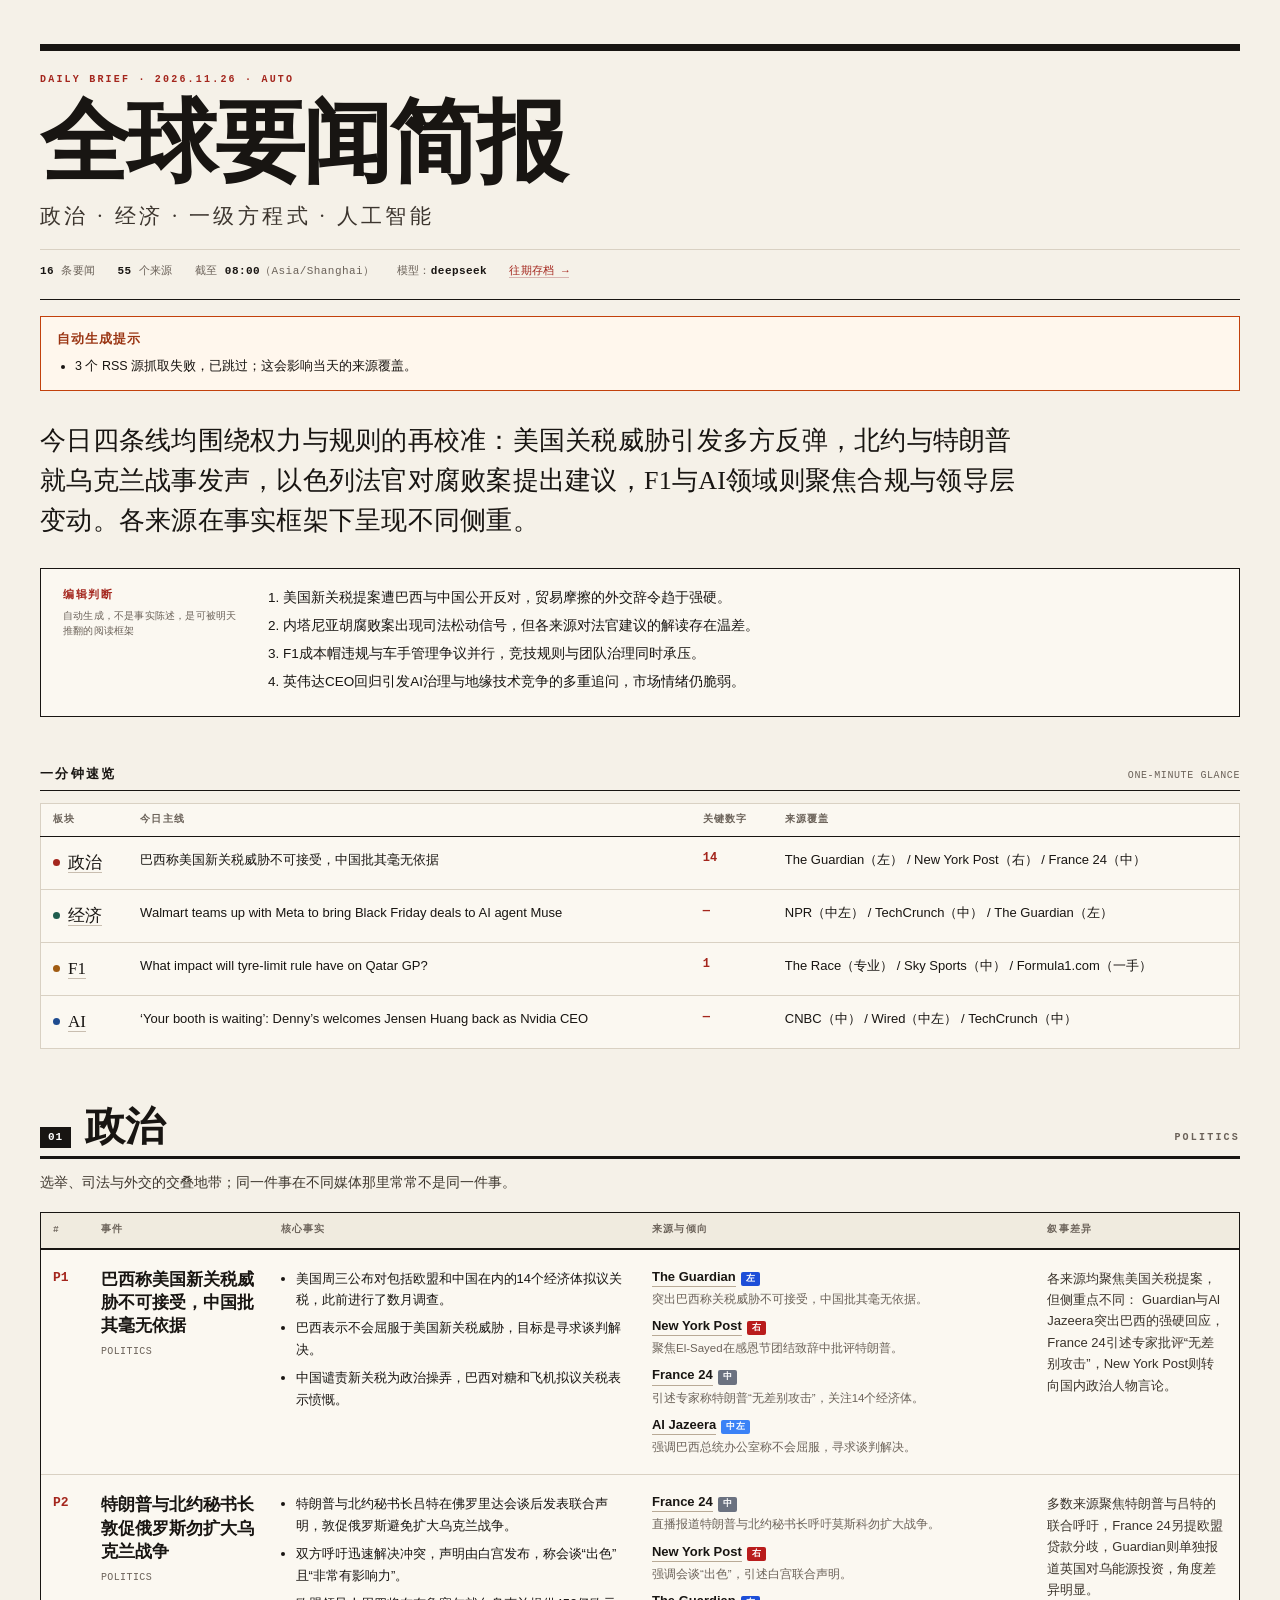
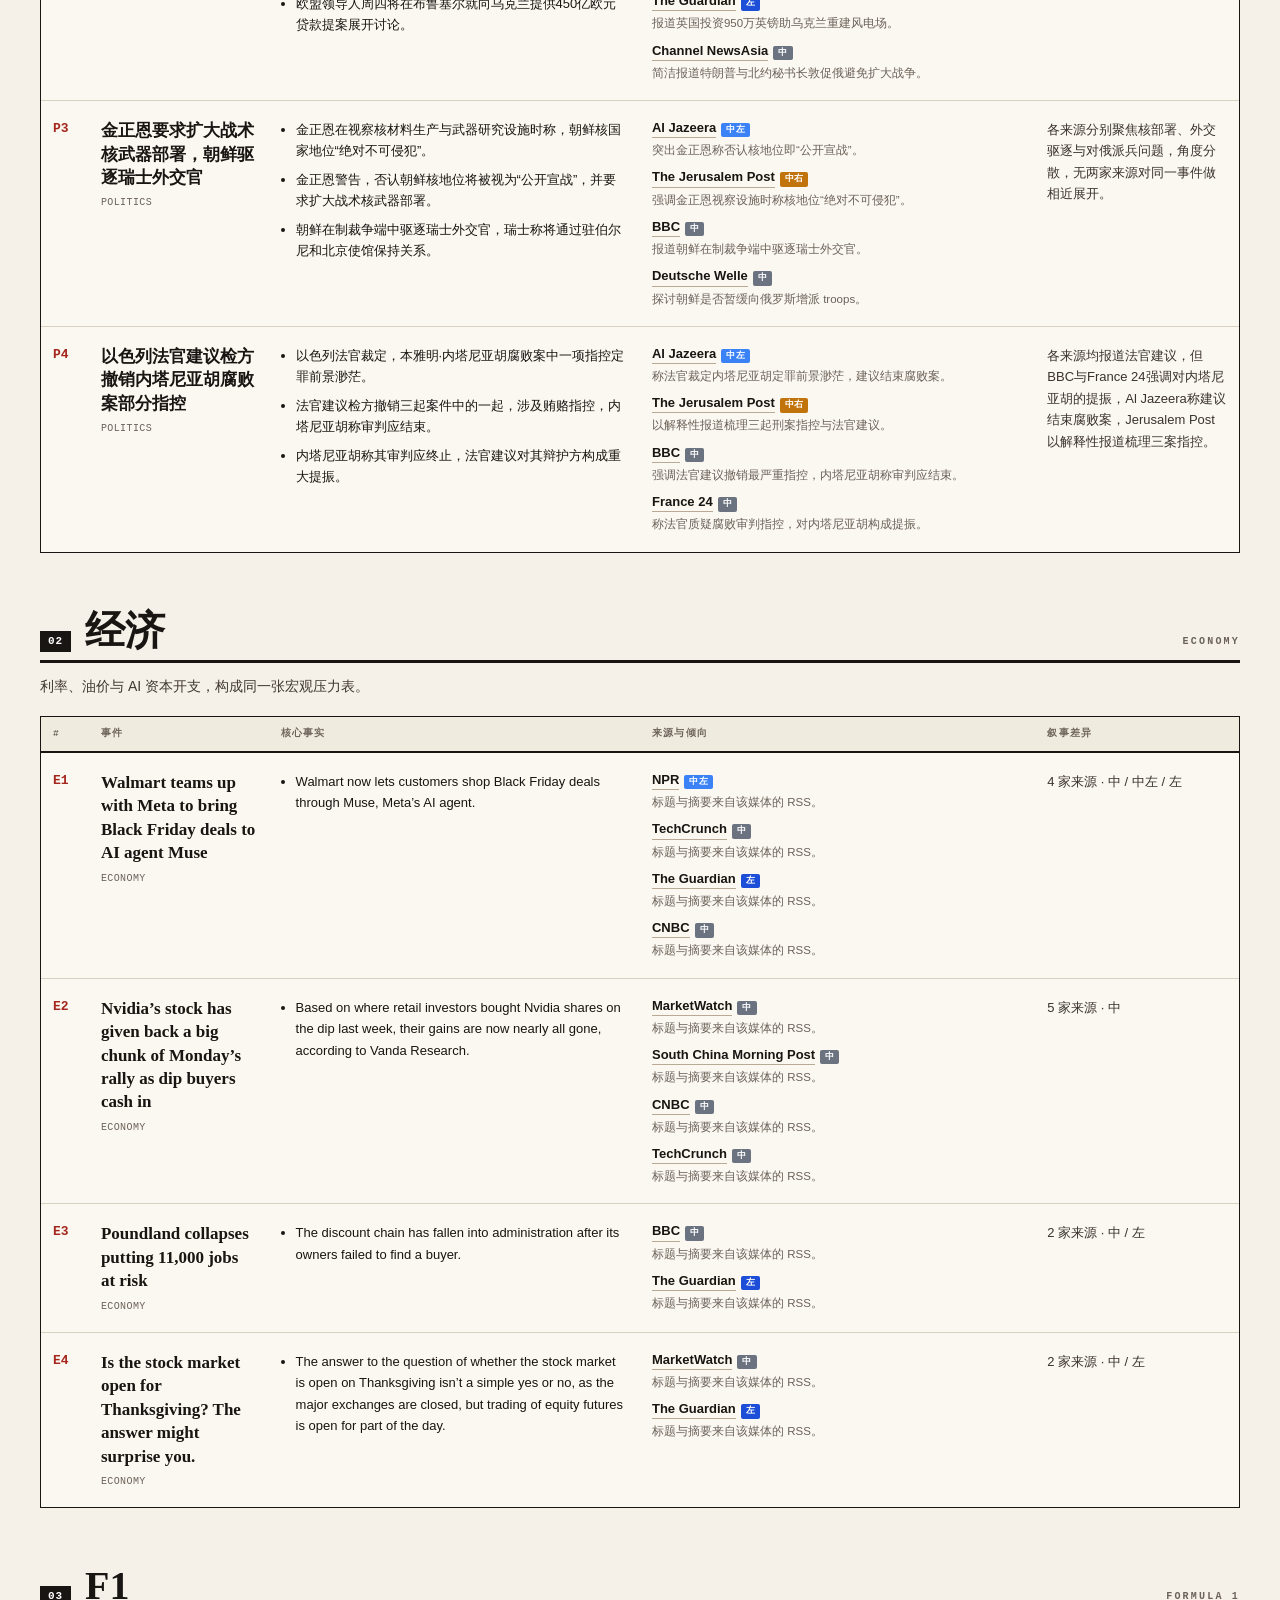
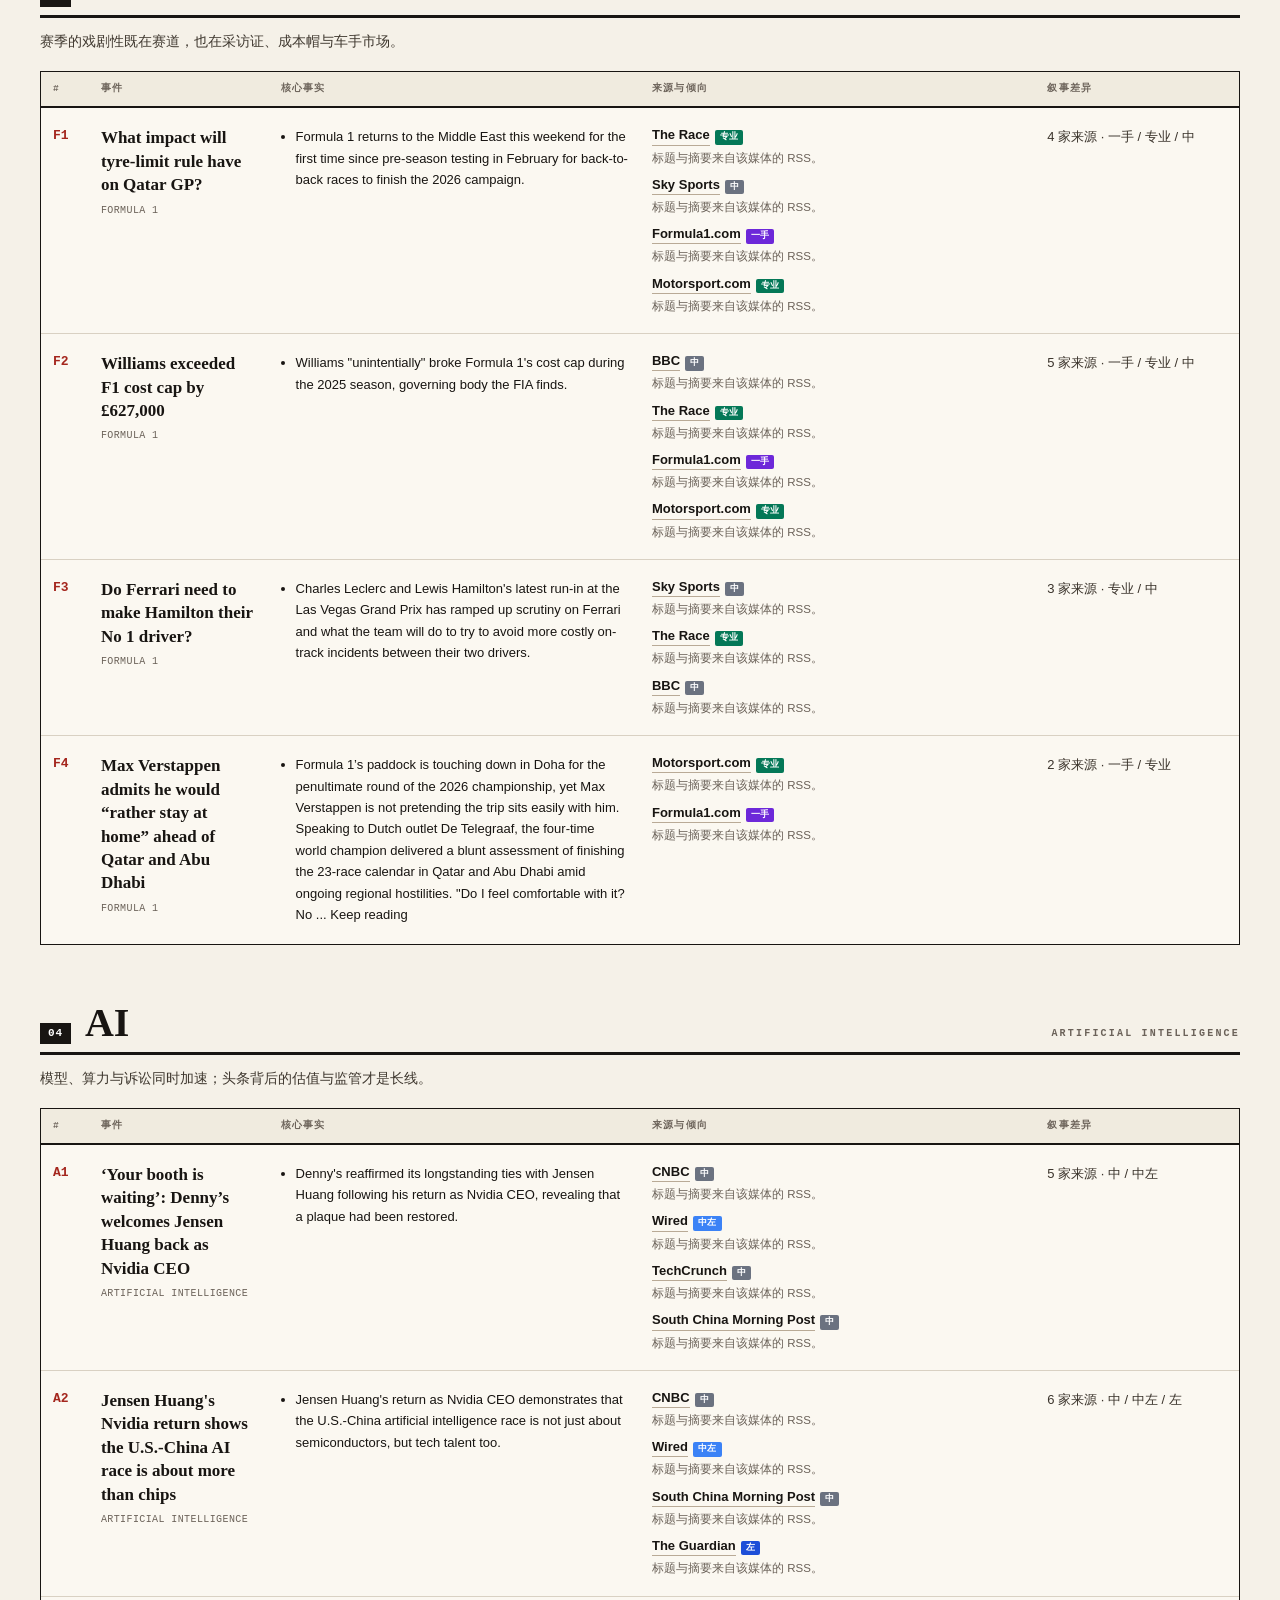
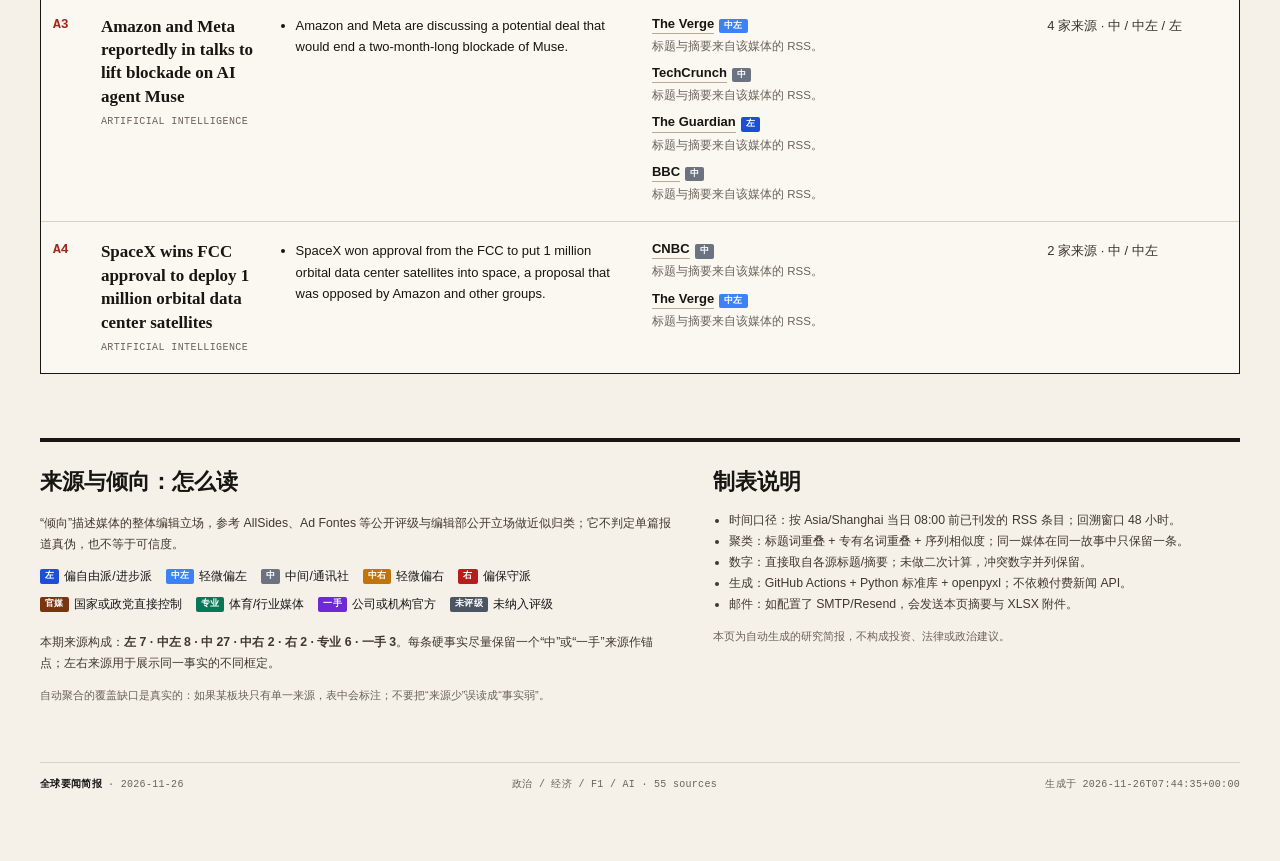
==== commit 0c9ebcc8: "brief: 2026-11-26" ====
--- a/docs/index.html
+++ b/docs/index.html
@@ -1,7 +1,7 @@
 <!doctype html>
 <html lang="zh-CN"><head><meta charset="utf-8">
 <meta name="viewport" content="width=device-width,initial-scale=1">
-<title>全球要闻简报 · 2026-11-25</title>
+<title>全球要闻简报 · 2026-11-26</title>
 <style>:root{--paper:#f5f1e8;--ink:#181512;--muted:#6b6259;--line:#d9d1c3;--card:#fbf8f1;--red:#a4261d}
 *{box-sizing:border-box}
 html{scroll-behavior:smooth}
@@ -77,26 +77,26 @@
 .meta a{color:var(--red);text-decoration:none;border-bottom:1px solid #d8b4b0}
 </style></head><body><div class="page">
 <header class="masthead">
-  <div class="kicker">DAILY BRIEF · 2026.11.25 · AUTO</div>
+  <div class="kicker">DAILY BRIEF · 2026.11.26 · AUTO</div>
   <h1>全球要闻简报</h1>
   <div class="sub">政治 · 经济 · 一级方程式 · 人工智能</div>
-  <div class="meta"><span><b>16</b> 条要闻</span><span><b>53</b> 个来源</span>
+  <div class="meta"><span><b>16</b> 条要闻</span><span><b>55</b> 个来源</span>
   <span>截至 <b>08:00</b>（Asia/Shanghai）</span><span>模型：<b>deepseek</b></span>
   <span><a href="archive.html">往期存档 →</a></span></div>
 </header>
-<div class="notice"><b>自动生成提示</b><ul><li>2 个 RSS 源抓取失败，已跳过；这会影响当天的来源覆盖。</li></ul></div>
-<p class="lede">今日四条线均围绕权力与市场的互动展开：特朗普对伊朗战事与赦免黄仁勋的表态牵动政治神经，黄仁勋回归英伟达引发股市与监管连锁反应，F1拉斯维加斯站的车手冲突与技术争议持续发酵，AI领域则聚焦英伟达风波与Meta新代理。各来源在事实框架下呈现不同侧重。</p>
+<div class="notice"><b>自动生成提示</b><ul><li>3 个 RSS 源抓取失败，已跳过；这会影响当天的来源覆盖。</li></ul></div>
+<p class="lede">今日四条线均围绕权力与规则的再校准：美国关税威胁引发多方反弹，北约与特朗普就乌克兰战事发声，以色列法官对腐败案提出建议，F1与AI领域则聚焦合规与领导层变动。各来源在事实框架下呈现不同侧重。</p>
 <aside class="takeaways"><div class="tk-head">编辑判断<span>自动生成，不是事实陈述，是可被明天推翻的阅读框架</span></div>
-<ol><li>特朗普对伊朗战事资金与国会制约的承认，暗示军事选项受政治周期约束。</li><li>黄仁勋回归英伟达虽提振股价，但美国对华出口管制与国家安全审查并未松动。</li><li>F1拉斯维加斯站的高超车数引发车手对赛事本质的质疑，技术规则争议浮出水面。</li><li>AI代理商业化加速，但英伟达风波暴露科技巨头与政治权力的深度捆绑风险。</li></ol></aside>
+<ol><li>美国新关税提案遭巴西与中国公开反对，贸易摩擦的外交辞令趋于强硬。</li><li>内塔尼亚胡腐败案出现司法松动信号，但各来源对法官建议的解读存在温差。</li><li>F1成本帽违规与车手管理争议并行，竞技规则与团队治理同时承压。</li><li>英伟达CEO回归引发AI治理与地缘技术竞争的多重追问，市场情绪仍脆弱。</li></ol></aside>
 <h2 class="sec">一分钟速览 <small>ONE-MINUTE GLANCE</small></h2>
 <table class="glance-table"><thead><tr><th>板块</th><th>今日主线</th><th>关键数字</th><th>来源覆盖</th></tr></thead>
-<tbody><tr><td class="cat"><i style="background:#a4261d"></i><a href="#politics">政治</a></td><td>特朗普称推翻伊朗政权“大概可行”但非战争目标</td><td class="num">74</td><td>The Jerusalem Post（中右） / Al Jazeera（中左） / France 24（中）</td></tr><tr><td class="cat"><i style="background:#1f5c4d"></i><a href="#economy">经济</a></td><td>黄仁勋回归难掩亚洲AI rally面临更艰难道路</td><td class="num">—</td><td>South China Morning Post（中） / The Guardian（左） / CNBC（中）</td></tr><tr><td class="cat"><i style="background:#a15c12"></i><a href="#f1">F1</a></td><td>汉密尔顿与勒克莱尔法拉利搭档可持续性引质疑</td><td class="num">—</td><td>BBC（中） / Motorsport.com（专业） / Sky Sports（中）</td></tr><tr><td class="cat"><i style="background:#1e4b8f"></i><a href="#ai">AI</a></td><td>黄仁勋回归稳定英伟达 但中美AI竞争未缓</td><td class="num">—</td><td>South China Morning Post（中） / Wired（中左） / Fox Business（右）</td></tr></tbody></table>
-<section class="topic" id="politics"><div class="topic-head"><span class="num">01</span><h2>政治</h2><span class="en">POLITICS</span></div><p class="topic-blurb">选举、司法与外交的交叠地带；同一件事在不同媒体那里常常不是同一件事。</p><div class="table-wrap"><table class="stories"><thead><tr><th style="width:4%">#</th><th style="width:15%">事件</th><th style="width:31%">核心事实</th><th style="width:33%">来源与倾向</th><th style="width:17%">叙事差异</th></tr></thead><tbody><tr><td class="idx">P1</td><td><div class="story-title">特朗普称推翻伊朗政权“大概可行”但非战争目标</div><div class="story-kicker">POLITICS</div></td><td class="facts"><ul><li>特朗普在椭圆形办公室接受《纽约邮报》采访时说，推翻伊朗政权“大概可行”，但不是他的战争目标。</li><li>特朗普表示美国战争努力的资金大约能维持到1月底，并承认新国会可能限制他的军事选项。</li><li>联合国谴责伊朗鞭打歌手帕拉斯图·艾哈迈迪及其四名制作团队成员，五人各被鞭打74下。</li></ul></td><td class="sources"><div class="src"><a href="https://www.jpost.com/middle-east/iran-news/article-916036" target="_blank" rel="noopener">The Jerusalem Post</a><span class="badge b-cr">中右</span><span class="angle">突出特朗普称推翻伊朗政权“大概可行”但非战争目标。</span></div><div class="src"><a href="https://www.aljazeera.com/video/newsfeed/2026/11/25/iran-whips-singer-parastoo-ahmadi-74-times-over-youtube-concert?traffic_source=rss" target="_blank" rel="noopener">Al Jazeera</a><span class="badge b-cl">中左</span><span class="angle">聚焦伊朗当局因YouTube演唱会鞭打歌手艾哈迈迪74下。</span></div><div class="src"><a href="https://www.france24.com/en/asia-pacific/20261124-un-condemns-iran-flogging-singer-parastoo-ahmadi" target="_blank" rel="noopener">France 24</a><span class="badge b-c">中</span><span class="angle">强调联合国谴责伊朗鞭打未戴头巾表演的歌手。</span></div><div class="src"><a href="https://www.dw.com/en/why-iran-s-medicine-supply-chain-is-failing/a-80035268?maca=en-rss-en-world-4025-rdf" target="_blank" rel="noopener">Deutsche Welle</a><span class="badge b-c">中</span><span class="angle">关注伊朗药店关闭、医院配送停滞的药品供应链危机。</span></div></td><td class="frame">来源角度差异明显：耶路撒冷邮报聚焦特朗普对伊政策表态，半岛电视台与法国24关注伊朗鞭打歌手事件，德国之声则报道伊朗药品供应链危机，叙事分散。</td></tr><tr><td class="idx">P2</td><td><div class="story-title">特朗普称愿赦免黄仁勋 后者将赴参议院作证</div><div class="story-kicker">POLITICS</div></td><td class="facts"><ul><li>据《纽约邮报》报道，特朗普表示如有需要愿意赦免黄仁勋，并认为黄仁勋不应在国会援引第五修正案。</li><li>《卫报》直播博客提到，舒默指责黄仁勋在向中国运送芯片时违反美国出口管制法律。</li><li>黄仁勋在回归英伟达后的首次全员大会上向员工道歉，并称特朗普帮助他复职的说法“不属实”。</li></ul></td><td class="sources"><div class="src"><a href="https://www.theguardian.com/us-news/live/2026/nov/24/donald-trump-nvidia-jensen-huang-republicans-democrats-china-latest-news-updates" target="_blank" rel="noopener">The Guardian</a><span class="badge b-left">左</span><span class="angle">直播博客突出舒默指责黄仁勋违反对华芯片出口管制。</span></div><div class="src"><a href="https://www.cnbc.com/2026/11/25/trump-huang-pardon-politics.html" target="_blank" rel="noopener">CNBC</a><span class="badge b-c">中</span><span class="angle">聚焦特朗普称愿赦免黄仁勋并反对其援引第五修正案。</span></div><div class="src"><a href="https://www.foxbusiness.com/markets/what-jensen-huangs-return-means-nvidia-wall-street" target="_blank" rel="noopener">Fox Business</a><span class="badge b-r">右</span><span class="angle">强调黄仁勋回归后英伟达股价飙升，移除AI交易重大压力。</span></div><div class="src"><a href="https://www.theverge.com/tech/1041571/jensen-huang-all-hands-nvidia-apology" target="_blank" rel="noopener">The Verge</a><span class="badge b-cl">中左</span><span class="angle">报道黄仁勋向员工否认特朗普助其复职的说法。</span></div></td><td class="frame">来源角度接近但侧重不同：卫报突出舒默的出口管制指控，CNBC聚焦特朗普赦免表态，Fox Business强调黄仁勋回归对英伟达与华尔街的影响，The Verge则报道黄仁勋否认特朗普助其复职。</td></tr><tr><td class="idx">P3</td><td><div class="story-title">英国警告俄破坏威胁 北约回应核卫星报道</div><div class="story-kicker">POLITICS</div></td><td class="facts"><ul><li>英国国防部与安全部门以罕见公开声明警告俄罗斯潜在破坏威胁。</li><li>北约秘书长吕特表示，联盟将防御太空威胁，此前德国媒体报道俄罗斯可能准备发射核武装卫星。</li><li>《卫报》播客披露俄军秘密死亡人数，曾有一天720名士兵阵亡。</li></ul></td><td class="sources"><div class="src"><a href="https://www.aljazeera.com/news/2026/11/25/uk-warns-companies-of-potential-russian-sabotage-threat?traffic_source=rss" target="_blank" rel="noopener">Al Jazeera</a><span class="badge b-cl">中左</span><span class="angle">突出英国国防部与安全部门罕见公开警告俄破坏威胁。</span></div><div class="src"><a href="https://www.france24.com/en/russian-nuclear-satellites-plan-foolhardy-expert-says" target="_blank" rel="noopener">France 24</a><span class="badge b-c">中</span><span class="angle">报道北约秘书长吕特称将防御太空威胁，专家评俄核卫星计划。</span></div><div class="src"><a href="https://www.theguardian.com/news/audio/2026/nov/25/the-russian-armys-secret-death-toll-podcast" target="_blank" rel="noopener">The Guardian</a><span class="badge b-left">左</span><span class="angle">播客聚焦俄军秘密死亡人数，曾一天720人阵亡。</span></div><div class="src"><a href="https://www.bbc.co.uk/news/articles/c9x2er1ry2mzo?at_medium=RSS&amp;at_campaign=rss" target="_blank" rel="noopener">BBC</a><span class="badge b-c">中</span><span class="angle">强调北约秘书长誓言防御太空威胁，此前德媒报道俄核卫星计划。</span></div></td><td class="frame">来源角度接近，均围绕俄罗斯威胁展开：半岛电视台与BBC聚焦英国警告与北约太空防御表态，法国24侧重专家对俄核卫星计划的评价，卫报则通过播客披露俄军死亡数据。</td></tr><tr><td class="idx">P4</td><td><div class="story-title">特朗普白宫感恩节赦免火鸡 梅拉尼娅迎圣诞树</div><div class="story-kicker">POLITICS</div></td><td class="facts"><ul><li>特朗普在白宫感恩节仪式上赦免火鸡“自由”与“羽毛”，西弗吉尼亚农场主斯科特·里特塞尔训练了这两只40磅的鸟。</li><li>第一夫人梅拉尼娅·特朗普迎接2026年白宫圣诞树，这是一棵来自威斯康星州“寂静之夜常青”农场的18英尺冷杉。</li><li>《卫报》报道称，特朗普在中期选举失利后于仪式上谈论政绩，并关注白宫虚荣项目。</li></ul></td><td class="sources"><div class="src"><a href="https://www.theguardian.com/us-news/2026/nov/24/donald-trump-turkey-pardon" target="_blank" rel="noopener">The Guardian</a><span class="badge b-left">左</span><span class="angle">讽刺特朗普在中期选举失利后于感恩节仪式上谈政绩。</span></div><div class="src"><a href="https://www.foxnews.com/politics/turkey-farmer-dishes-preparing-birds-trumps-thanksgiving-presidential-pardon" target="_blank" rel="noopener">Fox News</a><span class="badge b-r">右</span><span class="angle">聚焦农场主训练40磅火鸡“自由”与“羽毛”参加白宫赦免。</span></div><div class="src"><a href="https://www.bbc.co.uk/news/videos/c51k9vp48d2vo?at_medium=RSS&amp;at_campaign=rss" target="_blank" rel="noopener">BBC</a><span class="badge b-c">中</span><span class="angle">报道梅拉尼娅迎接来自威斯康星农场的18英尺圣诞树。</span></div></td><td class="frame">来源角度差异明显：卫报以讽刺笔调描述特朗普在中期选举失利后的表现，Fox News聚焦火鸡赦免与农场主准备细节，BBC则报道梅拉尼娅迎接圣诞树。</td></tr></tbody></table></div></section><section class="topic" id="economy"><div class="topic-head"><span class="num">02</span><h2>经济</h2><span class="en">ECONOMY</span></div><p class="topic-blurb">利率、油价与 AI 资本开支，构成同一张宏观压力表。</p><div class="table-wrap"><table class="stories"><thead><tr><th style="width:4%">#</th><th style="width:15%">事件</th><th style="width:31%">核心事实</th><th style="width:33%">来源与倾向</th><th style="width:17%">叙事差异</th></tr></thead><tbody><tr><td class="idx">E1</td><td><div class="story-title">黄仁勋回归难掩亚洲AI rally面临更艰难道路</div><div class="story-kicker">ECONOMY</div></td><td class="facts"><ul><li>南华早报报道，尽管黄仁勋回归英伟达安抚市场情绪，但分析师警告亚洲芯片股今年由AI热潮推动的势头难以恢复上半年水平。</li><li>CNBC报道，亚洲科技股从黄仁勋离职的“附带损害”中恢复，投资者在董事会恢复其CEO职务后重返科技市场。</li><li>BBC报道，黄仁勋一直处于人工智能繁荣的中心，并探讨英伟达与美国经济的重要性。</li></ul></td><td class="sources"><div class="src"><a href="https://www.scmp.com/business/markets/article/3375601/why-asias-ai-rally-faces-tougher-road-even-after-jensen-huangs-comeback" target="_blank" rel="noopener">South China Morning Post</a><span class="badge b-c">中</span><span class="angle">强调黄仁勋回归安抚市场，但亚洲AI rally难复上半年势头。</span></div><div class="src"><a href="https://www.theguardian.com/technology/2026/nov/24/mistake-corrected-jensen-huang-resinstated-nvidia-analysis" target="_blank" rel="noopener">The Guardian</a><span class="badge b-left">左</span><span class="angle">聚焦科技界在黄仁勋被罢免后迅速发起复职运动。</span></div><div class="src"><a href="https://www.cnbc.com/2026/11/24/nvidia-jensen-huang-asia-chip-stocks.html" target="_blank" rel="noopener">CNBC</a><span class="badge b-c">中</span><span class="angle">报道亚洲科技股从黄仁勋离职的“附带损害”中恢复。</span></div><div class="src"><a href="https://www.bbc.co.uk/news/articles/c68798vdprwpo?at_medium=RSS&amp;at_campaign=rss" target="_blank" rel="noopener">BBC</a><span class="badge b-c">中</span><span class="angle">探讨英伟达与黄仁勋对美国经济的重要性。</span></div></td><td class="frame">来源角度接近但侧重不同：南华早报强调亚洲AI rally面临更艰难道路与美国监管审查，卫报聚焦科技行业推动黄仁勋复职的运动，CNBC报道亚洲科技股恢复，BBC则分析英伟达对美国经济的重要性。</td></tr><tr><td class="idx">E2</td><td><div class="story-title">特朗普称说服英伟达恢复黄仁勋CEO职务引发反弹</div><div class="story-kicker">ECONOMY</div></td><td class="facts"><ul><li>BBC报道，特朗普称他“说服”英伟达恢复黄仁勋CEO职务，引发反弹，黄仁勋回归帮助公司市值增加1万亿美元。</li><li>NPR报道，黄仁勋在丑闻后回归英伟达CEO，公司股价及股市随之飙升。</li><li>南华早报报道，凯西·伍德因担心黄仁勋离职后的领导层而抛售近1.07亿美元英伟达股票，错过31%的反弹。</li></ul></td><td class="sources"><div class="src"><a href="https://www.bbc.co.uk/news/articles/cq5y1k8ez407o?at_medium=RSS&amp;at_campaign=rss" target="_blank" rel="noopener">BBC</a><span class="badge b-c">中</span><span class="angle">突出特朗普称“说服”英伟达恢复黄仁勋引发反弹，市值增1万亿。</span></div><div class="src"><a href="https://www.npr.org/2026/11/24/nx-s1-6051532/jensen-huang-returns-to-nvidia-as-ceo-after-scandal" target="_blank" rel="noopener">NPR</a><span class="badge b-cl">中左</span><span class="angle">报道黄仁勋丑闻后回归CEO，公司股价与股市随之飙升。</span></div><div class="src"><a href="https://www.theguardian.com/technology/video/2026/nov/24/jensen-huang-rejoins-nvidia-after-trump-intervention-video" target="_blank" rel="noopener">The Guardian</a><span class="badge b-left">左</span><span class="angle">视频报道黄仁勋称“我会做个更好的CEO”并回归英伟达。</span></div><div class="src"><a href="https://www.scmp.com/business/china-business/article/3375569/cathie-woods-nvidia-bet-misses-32-rally-jensen-huangs-return" target="_blank" rel="noopener">South China Morning Post</a><span class="badge b-c">中</span><span class="angle">聚焦凯西·伍德抛售1.07亿美元英伟达股票错过31%反弹。</span></div></td><td class="frame">来源角度接近，均围绕黄仁勋回归及其市场影响：BBC突出特朗普表态引发的反弹，NPR强调股价飙升，卫报以视频报道黄仁勋称将做更好的CEO，南华早报则聚焦凯西·伍德错失反弹。</td></tr><tr><td class="idx">E3</td><td><div class="story-title">Anthropic股价跌破IPO发行价 引发AI初创估值担忧</div><div class="story-kicker">ECONOMY</div></td><td class="facts"><ul><li>MarketWatch报道，Anthropic股价首次跌破83美元的IPO发行价，上市纳斯达克不到一周。</li><li>CNBC报道，Anthropic自11月19日以111.50美元开盘以来持续下跌，最终收于83美元IPO价下方，但分析师仍大多正面。</li><li>TechCrunch报道，Anthropic上市后低迷可能对AI初创公司估值构成压力。</li></ul></td><td class="sources"><div class="src"><a href="WP-MKTW-0005366790" target="_blank" rel="noopener">MarketWatch</a><span class="badge b-c">中</span><span class="angle">强调Anthropic股价首次跌破83美元IPO发行价。</span></div><div class="src"><a href="https://www.cnbc.com/2026/11/24/anthropic-stock-ipo-price.html" target="_blank" rel="noopener">CNBC</a><span class="badge b-c">中</span><span class="angle">报道股价收于83美元下方，但分析师仍大多正面。</span></div><div class="src"><a href="https://techcrunch.com/2026/11/24/anthropic-shares-fall-below-ipo-price-a-worrying-sign-for-ai-startups/" target="_blank" rel="noopener">TechCrunch</a><span class="badge b-c">中</span><span class="angle">指出Anthropic上市后低迷可能压低AI初创估值。</span></div></td><td class="frame">来源角度接近，均聚焦Anthropic跌破IPO发行价：MarketWatch强调首次跌破，CNBC补充开盘价与分析师看法，TechCrunch则指出这对AI初创估值是令人担忧的信号。</td></tr><tr><td class="idx">E4</td><td><div class="story-title">纽约陪审团裁定华为窃取商业机密罪名成立</div><div class="story-kicker">ECONOMY</div></td><td class="facts"><ul><li>BBC报道，华为被判窃取美国商业机密罪名成立，但敲诈勒索罪名不成立，判决经过纽约为期数月的审判。</li><li>法国24报道，纽约陪审团周二裁定华为窃取商业机密及其他刑事罪名成立，但敲诈勒索共谋与妨碍司法罪名不成立，审判持续三个月。</li></ul></td><td class="sources"><div class="src"><a href="https://www.bbc.co.uk/news/articles/cmy49ngydqzpo?at_medium=RSS&amp;at_campaign=rss" target="_blank" rel="noopener">BBC</a><span class="badge b-c">中</span><span class="angle">报道华为窃取商业机密罪成，敲诈勒索罪名不成立。</span></div><div class="src"><a href="https://www.france24.com/en/americas/20261124-new-york-jury-convicts-huawei-of-stealing-trade-secrets" target="_blank" rel="noopener">France 24</a><span class="badge b-c">中</span><span class="angle">强调纽约陪审团裁定华为窃取商业机密等罪名成立，但敲诈勒索与妨碍司法不成立。</span></div></td><td class="frame">两家来源角度接近，均报道华为窃取商业机密罪名成立但敲诈勒索罪名不成立，BBC强调审判历时数月，法国24补充审判持续三个月并列出其他刑事罪名。</td></tr></tbody></table></div></section><section class="topic" id="f1"><div class="topic-head"><span class="num">03</span><h2>F1</h2><span class="en">FORMULA 1</span></div><p class="topic-blurb">赛季的戏剧性既在赛道，也在采访证、成本帽与车手市场。</p><div class="table-wrap"><table class="stories"><thead><tr><th style="width:4%">#</th><th style="width:15%">事件</th><th style="width:31%">核心事实</th><th style="width:33%">来源与倾向</th><th style="width:17%">叙事差异</th></tr></thead><tbody><tr><td class="idx">F1</td><td><div class="story-title">汉密尔顿与勒克莱尔法拉利搭档可持续性引质疑</div><div class="story-kicker">FORMULA 1</div></td><td class="facts"><ul><li>BBC F1问答探讨汉密尔顿与勒克莱尔的法拉利搭档是否可持续，此前拉斯维加斯大奖赛两人再次冲突。</li><li>Motorsport.com报道，前哈斯车队负责人施泰纳预计法拉利董事会将在汉密尔顿与勒克莱尔冲突后做出反应，勒克莱尔在争夺第六名时撞转汉密尔顿。</li><li>Sky Sports发布拉斯维加斯大奖赛汉密尔顿与队友勒克莱尔碰撞的新角度视频。</li></ul></td><td class="sources"><div class="src"><a href="https://www.bbc.co.uk/sport/formula1/articles/cw30gq2633ljo?at_medium=RSS&amp;at_campaign=rss" target="_blank" rel="noopener">BBC</a><span class="badge b-c">中</span><span class="angle">以问答形式探讨汉密尔顿与勒克莱尔法拉利搭档是否可持续。</span></div><div class="src"><a href="https://www.motorsport.com/f1/news/guenther-steiner-expects-ferrari-board-to-react-after-lewis-hamilton-charles-leclerc-clash/10877259/?utm_source=RSS&amp;utm_medium=referral&amp;utm_campaign=RSS-F1&amp;utm_term=News&amp;utm_content=www" target="_blank" rel="noopener">Motorsport.com</a><span class="badge b-pro">专业</span><span class="angle">引述施泰纳预计法拉利董事会将在两人再次冲突后反应。</span></div><div class="src"><a href="https://www.skysports.com/watch/video/13615583/las-vegas-gp-new-angles-lewis-hamilton-spins-after-contact-with-ferrari-team-mate-charles-leclerc" target="_blank" rel="noopener">Sky Sports</a><span class="badge b-c">中</span><span class="angle">发布汉密尔顿与勒克莱尔碰撞的新角度视频。</span></div></td><td class="frame">来源角度接近，均聚焦汉密尔顿与勒克莱尔的碰撞：BBC以问答形式探讨搭档可持续性，Motorsport.com引述施泰纳预计法拉利董事会反应，Sky Sports则提供碰撞新角度视频。</td></tr><tr><td class="idx">F2</td><td><div class="story-title">维斯塔潘批评拉斯维加斯站超车过多“不是F1”</div><div class="story-kicker">FORMULA 1</div></td><td class="facts"><ul><li>Motorsport.com报道，维斯塔潘开玩笑称上次像拉斯维加斯大奖赛这样获胜还是在玩“马里奥赛车”，他从杆位起步赢得第75个分站冠军。</li><li>《卫报》报道，维斯塔潘批评拉斯维加斯大奖赛超车过多，称“这不是F1”，比赛共有352次超车。</li><li>Formula1.com报道，红牛为拉斯维加斯大奖赛对RB22进行调校，新前翼端板配合近期侧箱调整。</li></ul></td><td class="sources"><div class="src"><a href="https://www.motorsport.com/f1/news/max-verstappen-the-last-time-i-won-a-race-like-las-vegas-was-on-mario-kart/10877295/?utm_source=RSS&amp;utm_medium=referral&amp;utm_campaign=RSS-F1&amp;utm_term=News&amp;utm_content=www" target="_blank" rel="noopener">Motorsport.com</a><span class="badge b-pro">专业</span><span class="angle">报道维斯塔潘开玩笑称上次这样获胜是玩“马里奥赛车”。</span></div><div class="src"><a href="https://www.theguardian.com/sport/2026/nov/23/max-verstappen-red-bull-f1-formula-one-las-vegas-grand-prix" target="_blank" rel="noopener">The Guardian</a><span class="badge b-left">左</span><span class="angle">突出维斯塔潘批评拉斯维加斯站超车过多“不是F1”。</span></div><div class="src"><a href="https://www.formula1.com/en/latest/article/the-rb22-tweaks-that-helped-verstappen-take-victory-in-las-vegas.67NV2uD7vnuxKuW9SHi685" target="_blank" rel="noopener">Formula1.com</a><span class="badge b-primary">一手</span><span class="angle">分析红牛RB22新前翼端板等调校助维斯塔潘获胜。</span></div></td><td class="frame">来源角度差异明显：Motorsport.com聚焦维斯塔潘的“马里奥赛车”玩笑与第75胜，卫报突出他对超车过多的批评，Formula1.com则从技术角度分析红牛RB22调校。</td></tr><tr><td class="idx">F3</td><td><div class="story-title">2026年F1卡塔尔大奖赛周末赛程与观看指南</div><div class="story-kicker">FORMULA 1</div></td><td class="facts"><ul><li>The Race发布2026年F1卡塔尔大奖赛完整周末赛程，提供所有需要知道的时间。</li><li>Formula1.com报道，这是2026赛季第22个大奖赛周末，提供所有时间与额外信息。</li><li>Motorsport.com报道，卡塔尔大奖赛于11月29日周日太平洋时间上午8点（东部时间上午11点）开始，F1重返卢赛尔国际赛道，为2026赛季倒数第二站，所有环节在Apple TV直播。</li></ul></td><td class="sources"><div class="src"><a href="https://www.the-race.com/promoted/what-time-is-f1s-2026-qatar-grand-prix-full-weekend-schedule/" target="_blank" rel="noopener">The Race</a><span class="badge b-pro">专业</span><span class="angle">提供2026年F1卡塔尔大奖赛完整周末赛程时间表。</span></div><div class="src"><a href="https://www.formula1.com/en/latest/article/what-time-is-the-formula-1-2026-qatar-grand-prix-and-how-can-i-watch-it.XirX9Qy8hRZnH3O1Qhcch" target="_blank" rel="noopener">Formula1.com</a><span class="badge b-primary">一手</span><span class="angle">介绍第22个大奖赛周末的所有时间与观看信息。</span></div><div class="src"><a href="https://www.motorsport.com/f1/news/f1-qatar-gp-2026-start-time-schedule-how-to-watch/10877085/?utm_source=RSS&amp;utm_medium=referral&amp;utm_campaign=RSS-F1&amp;utm_term=News&amp;utm_content=www" target="_blank" rel="noopener">Motorsport.com</a><span class="badge b-pro">专业</span><span class="angle">列出卡塔尔站开赛时间、卢赛尔赛道与Apple TV直播。</span></div></td><td class="frame">三家来源角度接近，均提供卡塔尔大奖赛赛程与观看信息，The Race强调完整周末时间表，Formula1.com突出第22个周末，Motorsport.com补充具体开赛时间与Apple TV直播细节。</td></tr><tr><td class="idx">F4</td><td><div class="story-title">帕尔默称维斯塔潘与拉塞尔轮对轮较量无人能敌</div><div class="story-kicker">FORMULA 1</div></td><td class="facts"><ul><li>Motorsport.com报道，前F1车手帕尔默在F1 TV赛后节目称，即使拉斯维加斯大奖赛有352次超车和35次领先变化，维斯塔潘胜利的决定性时刻在于轮对轮胆量。</li><li>Formula1.com报道，维斯塔潘与拉塞尔在拉斯维加斯大奖赛后的场上场下互动使两人长期竞争关系再度升温。</li></ul></td><td class="sources"><div class="src"><a href="https://www.motorsport.com/f1/news/jolyon-palmer-hails-max-verstappens-unbelievable-racecraft-in-george-russell-duel/10877407/?utm_source=RSS&amp;utm_medium=referral&amp;utm_campaign=RSS-F1&amp;utm_term=News&amp;utm_content=www" target="_blank" rel="noopener">Motorsport.com</a><span class="badge b-pro">专业</span><span class="angle">引述帕尔默称维斯塔潘与拉塞尔的轮对轮较量无人能敌。</span></div><div class="src"><a href="https://www.formula1.com/en/latest/article/was-russell-playing-mind-games-with-himself-before-verstappens-victory-in-las-vegas.3ZYU5SCNPd2f2JQIKr7LlM" target="_blank" rel="noopener">Formula1.com</a><span class="badge b-primary">一手</span><span class="angle">探讨拉塞尔在拉斯维加斯是否“跟自己玩心理游戏”。</span></div></td><td class="frame">两家来源角度接近，均聚焦维斯塔潘与拉塞尔的竞争：Motorsport.com突出帕尔默对维斯塔潘轮对轮胆量的评价，Formula1.com则探讨拉塞尔是否在“跟自己玩心理游戏”。</td></tr></tbody></table></div></section><section class="topic" id="ai"><div class="topic-head"><span class="num">04</span><h2>AI</h2><span class="en">ARTIFICIAL INTELLIGENCE</span></div><p class="topic-blurb">模型、算力与诉讼同时加速；头条背后的估值与监管才是长线。</p><div class="table-wrap"><table class="stories"><thead><tr><th style="width:4%">#</th><th style="width:15%">事件</th><th style="width:31%">核心事实</th><th style="width:33%">来源与倾向</th><th style="width:17%">叙事差异</th></tr></thead><tbody><tr><td class="idx">A1</td><td><div class="story-title">黄仁勋回归稳定英伟达 但中美AI竞争未缓</div><div class="story-kicker">ARTIFICIAL INTELLIGENCE</div></td><td class="facts"><ul><li>南华早报报道，黄仁勋回归英伟达CEO可能稳定公司领导层并安抚全球AI供应链，但不太可能缓解美国对华出口限制。</li><li>Wired报道称，黄仁勋回归表明英伟达太大而难以监管。</li><li>CNBC报道，黄仁勋回归英伟达表明美中AI竞赛不仅关乎芯片，还关乎技术人才。</li></ul></td><td class="sources"><div class="src"><a href="https://www.scmp.com/tech/big-tech/article/3375632/jensen-huangs-return-steadies-nvidia-china-curbs-us-scrutiny-show-no-sign-easing" target="_blank" rel="noopener">South China Morning Post</a><span class="badge b-c">中</span><span class="angle">强调黄仁勋回归稳定英伟达，但中国限制与美国审查未缓。</span></div><div class="src"><a href="https://www.wired.com/story/jensen-huang-nvidia-us-national-security-risks/" target="_blank" rel="noopener">Wired</a><span class="badge b-cl">中左</span><span class="angle">称黄仁勋回归表明英伟达太大而难以监管。</span></div><div class="src"><a href="https://www.foxbusiness.com/markets/stocks-november-23-2026" target="_blank" rel="noopener">Fox Business</a><span class="badge b-r">右</span><span class="angle">报道主要股指上涨，投资者关注英伟达复苏与PCE通胀报告。</span></div><div class="src"><a href="https://www.cnbc.com/2026/11/25/jensen-huang-nvidia-ai-talent-race.html" target="_blank" rel="noopener">CNBC</a><span class="badge b-c">中</span><span class="angle">指出黄仁勋回归表明美中AI竞赛不仅关乎芯片还关乎人才。</span></div></td><td class="frame">来源角度差异明显：南华早报强调中国限制与美国审查未缓，Wired突出英伟达“太大而难以监管”，Fox Business聚焦股市飙升，CNBC则指出美中AI竞赛关乎技术人才。</td></tr><tr><td class="idx">A2</td><td><div class="story-title">特朗普独占功劳称黄仁勋回归有利经济引争议</div><div class="story-kicker">ARTIFICIAL INTELLIGENCE</div></td><td class="facts"><ul><li>CNBC报道，特朗普希望黄仁勋回归，如今在华盛顿独自承担压力，共和党人担心黄仁勋与疑似中国间谍的绯闻危及美国国家安全。</li><li>NPR报道，特朗普将黄仁勋回归英伟达归功于自己，称这对公司和美国经济都有利。</li><li>南华早报报道，特朗普因对黄仁勋台湾出生背景的言论及分享一张显示他举起红色胸罩的篡改图片而引发尖锐批评。</li></ul></td><td class="sources"><div class="src"><a href="https://www.cnbc.com/2026/11/24/trump-jensen-huang-nvidia.html" target="_blank" rel="noopener">CNBC</a><span class="badge b-c">中</span><span class="angle">突出特朗普希望黄仁勋回归，如今在华盛顿独自面对压力。</span></div><div class="src"><a href="https://www.theguardian.com/global/2026/nov/24/jensen-huang-nvidia-return-silicon-valley-trump" target="_blank" rel="noopener">The Guardian</a><span class="badge b-left">左</span><span class="angle">聚焦黄仁勋回归之际硅谷重新思考与特朗普的联盟。</span></div><div class="src"><a href="https://www.scmp.com/tech/big-tech/article/3375648/jensen-huangs-return-reignites-race-debate-trump-remarks-draw-ire" target="_blank" rel="noopener">South China Morning Post</a><span class="badge b-c">中</span><span class="angle">强调特朗普涉黄仁勋台湾背景言论与篡改图片引发批评。</span></div><div class="src"><a href="https://www.npr.org/2026/11/24/nx-s1-6051045/trump-takes-credit-for-jensen-huang-returns-to-nvidia-says-its-good-for-the-economy" target="_blank" rel="noopener">NPR</a><span class="badge b-cl">中左</span><span class="angle">报道特朗普将黄仁勋回归归功于自己，称有利美国经济。</span></div></td><td class="frame">来源角度差异明显：CNBC突出特朗普在华盛顿的孤立与共和党担忧，卫报聚焦硅谷重新思考与特朗普的联盟，南华早报强调特朗普言论引发的种族争议，NPR则报道特朗普邀功称有利经济。</td></tr><tr><td class="idx">A3</td><td><div class="story-title">黄仁勋回归引发AI债务市场震荡与监管连锁反应</div><div class="story-kicker">ARTIFICIAL INTELLIGENCE</div></td><td class="facts"><ul><li>CNBC报道，黄仁勋回归英伟达CEO次日，市场对部分公司AI债务的担忧加剧，AI债务市场震荡。</li><li>《卫报》报道，纽约市长马姆达尼称英伟达风波表明股市过度依赖AI，黄仁勋卸任对工薪阶层生活产生巨大影响。</li><li>BBC报道，美国将把亚洲AI公司Megaspeed列入黑名单，此前黄仁勋绯闻公开后该公司被指控向中国输送AI芯片。</li></ul></td><td class="sources"><div class="src"><a href="https://www.cnbc.com/2026/11/24/nvidia-jensen-huang-ai-credit-markets.html" target="_blank" rel="noopener">CNBC</a><span class="badge b-c">中</span><span class="angle">报道黄仁勋回归次日市场对AI债务的担忧加剧。</span></div><div class="src"><a href="https://www.theguardian.com/us-news/2026/nov/24/mamdani-nvidia-stock-market-ai" target="_blank" rel="noopener">The Guardian</a><span class="badge b-left">左</span><span class="angle">引述马姆达尼称英伟达风波显示股市过度依赖AI。</span></div><div class="src"><a href="https://www.bbc.co.uk/news/articles/cv98xpg5dg5zo?at_medium=RSS&amp;at_campaign=rss" target="_blank" rel="noopener">BBC</a><span class="badge b-c">中</span><span class="angle">报道美国将在黄仁勋丑闻后将亚洲AI公司Megaspeed列入黑名单。</span></div></td><td class="frame">来源角度差异明显：CNBC聚焦AI债务市场震荡，卫报突出马姆达尼称股市过度依赖AI，BBC则报道美国将黑名单亚洲AI公司Megaspeed。</td></tr><tr><td class="idx">A4</td><td><div class="story-title">Meta在英推出AI代理Muse 沃尔玛合作黑五购物</div><div class="story-kicker">ARTIFICIAL INTELLIGENCE</div></td><td class="facts"><ul><li>TechCrunch报道，沃尔玛与Meta合作，顾客可通过Meta的AI代理Muse购买黑色星期五优惠商品。</li><li>《卫报》报道，Meta在英国推出AI代理Muse，可执行预订旅行或购买礼物等任务，但已有故障报告。</li><li>CNBC报道，Meta虽不在Muse中投放广告，但该工具已在提振公司广告业务，一名高管告诉CNBC。</li></ul></td><td class="sources"><div class="src"><a href="https://techcrunch.com/2026/11/24/walmart-teams-up-with-meta-to-bring-black-friday-deals-to-ai-agent-muse/" target="_blank" rel="noopener">TechCrunch</a><span class="badge b-c">中</span><span class="angle">报道沃尔玛与Meta合作，顾客可通过AI代理Muse购买黑五优惠。</span></div><div class="src"><a href="https://www.theguardian.com/technology/2026/nov/24/meta-launches-muse-uk-ai-agent-do-christmas-shopping" target="_blank" rel="noopener">The Guardian</a><span class="badge b-left">左</span><span class="angle">报道Meta在英国推出AI代理Muse，可代做圣诞购物但已有故障。</span></div><div class="src"><a href="https://www.cnbc.com/2026/11/24/meta-instagram-muse-ad-revenue.html" target="_blank" rel="noopener">CNBC</a><span class="badge b-c">中</span><span class="angle">报道Meta利用Instagram从Muse个人AI代理中获得广告提振。</span></div></td><td class="frame">来源角度接近，均聚焦Meta的AI代理Muse：TechCrunch强调沃尔玛黑五合作，卫报突出英国上线与故障报告，CNBC则报道Muse如何通过Instagram提振广告业务。</td></tr></tbody></table></div></section>
+<tbody><tr><td class="cat"><i style="background:#a4261d"></i><a href="#politics">政治</a></td><td>巴西称美国新关税威胁不可接受，中国批其毫无依据</td><td class="num">14</td><td>The Guardian（左） / New York Post（右） / France 24（中）</td></tr><tr><td class="cat"><i style="background:#1f5c4d"></i><a href="#economy">经济</a></td><td>Walmart teams up with Meta to bring Black Friday deals to AI agent Muse</td><td class="num">—</td><td>NPR（中左） / TechCrunch（中） / The Guardian（左）</td></tr><tr><td class="cat"><i style="background:#a15c12"></i><a href="#f1">F1</a></td><td>What impact will tyre-limit rule have on Qatar GP?</td><td class="num">1</td><td>The Race（专业） / Sky Sports（中） / Formula1.com（一手）</td></tr><tr><td class="cat"><i style="background:#1e4b8f"></i><a href="#ai">AI</a></td><td>‘Your booth is waiting’: Denny’s welcomes Jensen Huang back as Nvidia CEO</td><td class="num">—</td><td>CNBC（中） / Wired（中左） / TechCrunch（中）</td></tr></tbody></table>
+<section class="topic" id="politics"><div class="topic-head"><span class="num">01</span><h2>政治</h2><span class="en">POLITICS</span></div><p class="topic-blurb">选举、司法与外交的交叠地带；同一件事在不同媒体那里常常不是同一件事。</p><div class="table-wrap"><table class="stories"><thead><tr><th style="width:4%">#</th><th style="width:15%">事件</th><th style="width:31%">核心事实</th><th style="width:33%">来源与倾向</th><th style="width:17%">叙事差异</th></tr></thead><tbody><tr><td class="idx">P1</td><td><div class="story-title">巴西称美国新关税威胁不可接受，中国批其毫无依据</div><div class="story-kicker">POLITICS</div></td><td class="facts"><ul><li>美国周三公布对包括欧盟和中国在内的14个经济体拟议关税，此前进行了数月调查。</li><li>巴西表示不会屈服于美国新关税威胁，目标是寻求谈判解决。</li><li>中国谴责新关税为政治操弄，巴西对糖和飞机拟议关税表示愤慨。</li></ul></td><td class="sources"><div class="src"><a href="https://www.theguardian.com/us-news/2026/nov/26/brazil-china-react-to-new-trump-tariffs-threat" target="_blank" rel="noopener">The Guardian</a><span class="badge b-left">左</span><span class="angle">突出巴西称关税威胁不可接受，中国批其毫无依据。</span></div><div class="src"><a href="https://nypost.com/2026/11/25/us-news/abdul-el-sayed-rips-trump-in-thanksgiving-message-about-unity/" target="_blank" rel="noopener">New York Post</a><span class="badge b-r">右</span><span class="angle">聚焦El-Sayed在感恩节团结致辞中批评特朗普。</span></div><div class="src"><a href="https://www.france24.com/en/tv-shows/a-propos/20261125-new-us-tariffs-trump-lashing-out-really-indiscriminately-expert-says" target="_blank" rel="noopener">France 24</a><span class="badge b-c">中</span><span class="angle">引述专家称特朗普“无差别攻击”，关注14个经济体。</span></div><div class="src"><a href="https://www.aljazeera.com/news/2026/11/26/brazil-blasts-unacceptable-new-us-tariff-proposals?traffic_source=rss" target="_blank" rel="noopener">Al Jazeera</a><span class="badge b-cl">中左</span><span class="angle">强调巴西总统办公室称不会屈服，寻求谈判解决。</span></div></td><td class="frame">各来源均聚焦美国关税提案，但侧重点不同： Guardian与Al Jazeera突出巴西的强硬回应，France 24引述专家批评“无差别攻击”，New York Post则转向国内政治人物言论。</td></tr><tr><td class="idx">P2</td><td><div class="story-title">特朗普与北约秘书长敦促俄罗斯勿扩大乌克兰战争</div><div class="story-kicker">POLITICS</div></td><td class="facts"><ul><li>特朗普与北约秘书长吕特在佛罗里达会谈后发表联合声明，敦促俄罗斯避免扩大乌克兰战争。</li><li>双方呼吁迅速解决冲突，声明由白宫发布，称会谈“出色”且“非常有影响力”。</li><li>欧盟领导人周四将在布鲁塞尔就向乌克兰提供450亿欧元贷款提案展开讨论。</li></ul></td><td class="sources"><div class="src"><a href="https://www.france24.com/en/europe/20261126-live-eu-leaders-face-showdown-over-ukraine-funding-as-divisions-deepen" target="_blank" rel="noopener">France 24</a><span class="badge b-c">中</span><span class="angle">直播报道特朗普与北约秘书长呼吁莫斯科勿扩大战争。</span></div><div class="src"><a href="https://nypost.com/2026/11/26/us-news/russia-must-avoid-any-actions-expanding-war-in-ukraine-trump-nato-chief-say-after-mar-a-lago-meeting/" target="_blank" rel="noopener">New York Post</a><span class="badge b-r">右</span><span class="angle">强调会谈“出色”，引述白宫联合声明。</span></div><div class="src"><a href="https://www.theguardian.com/business/2026/nov/26/uk-to-invest-95m-in-ukraine-windfarm-war-hit-energy-system" target="_blank" rel="noopener">The Guardian</a><span class="badge b-left">左</span><span class="angle">报道英国投资950万英镑助乌克兰重建风电场。</span></div><div class="src"><a href="https://www.channelnewsasia.com/world/trump-and-nato-chief-urge-russia-avoid-actions-widen-ukraine-war-6584126" target="_blank" rel="noopener">Channel NewsAsia</a><span class="badge b-c">中</span><span class="angle">简洁报道特朗普与北约秘书长敦促俄避免扩大战争。</span></div></td><td class="frame">多数来源聚焦特朗普与吕特的联合呼吁，France 24另提欧盟贷款分歧，Guardian则单独报道英国对乌能源投资，角度差异明显。</td></tr><tr><td class="idx">P3</td><td><div class="story-title">金正恩要求扩大战术核武器部署，朝鲜驱逐瑞士外交官</div><div class="story-kicker">POLITICS</div></td><td class="facts"><ul><li>金正恩在视察核材料生产与武器研究设施时称，朝鲜核国家地位“绝对不可侵犯”。</li><li>金正恩警告，否认朝鲜核地位将被视为“公开宣战”，并要求扩大战术核武器部署。</li><li>朝鲜在制裁争端中驱逐瑞士外交官，瑞士称将通过驻伯尔尼和北京使馆保持关系。</li></ul></td><td class="sources"><div class="src"><a href="https://www.aljazeera.com/news/2026/11/26/kim-jong-un-says-north-korea-should-widen-deployment-of-tactical-nukes?traffic_source=rss" target="_blank" rel="noopener">Al Jazeera</a><span class="badge b-cl">中左</span><span class="angle">突出金正恩称否认核地位即“公开宣战”。</span></div><div class="src"><a href="https://www.jpost.com/international/article-916163" target="_blank" rel="noopener">The Jerusalem Post</a><span class="badge b-cr">中右</span><span class="angle">强调金正恩视察设施时称核地位“绝对不可侵犯”。</span></div><div class="src"><a href="https://www.bbc.co.uk/news/articles/cq0l34e4kkr5o?at_medium=RSS&amp;at_campaign=rss" target="_blank" rel="noopener">BBC</a><span class="badge b-c">中</span><span class="angle">报道朝鲜在制裁争端中驱逐瑞士外交官。</span></div><div class="src"><a href="https://www.dw.com/en/is-north-korea-holding-back-on-sending-russia-more-troops/a-80033025?maca=en-rss-en-world-4025-rdf" target="_blank" rel="noopener">Deutsche Welle</a><span class="badge b-c">中</span><span class="angle">探讨朝鲜是否暂缓向俄罗斯增派 troops。</span></div></td><td class="frame">各来源分别聚焦核部署、外交驱逐与对俄派兵问题，角度分散，无两家来源对同一事件做相近展开。</td></tr><tr><td class="idx">P4</td><td><div class="story-title">以色列法官建议检方撤销内塔尼亚胡腐败案部分指控</div><div class="story-kicker">POLITICS</div></td><td class="facts"><ul><li>以色列法官裁定，本雅明·内塔尼亚胡腐败案中一项指控定罪前景渺茫。</li><li>法官建议检方撤销三起案件中的一起，涉及贿赂指控，内塔尼亚胡称审判应结束。</li><li>内塔尼亚胡称其审判应终止，法官建议对其辩护方构成重大提振。</li></ul></td><td class="sources"><div class="src"><a href="https://www.aljazeera.com/video/newsfeed/2026/11/26/judges-recommend-prosecutors-end-corruption-case-against-netanyahu?traffic_source=rss" target="_blank" rel="noopener">Al Jazeera</a><span class="badge b-cl">中左</span><span class="angle">称法官裁定内塔尼亚胡定罪前景渺茫，建议结束腐败案。</span></div><div class="src"><a href="https://www.jpost.com/israel-news/article-916160" target="_blank" rel="noopener">The Jerusalem Post</a><span class="badge b-cr">中右</span><span class="angle">以解释性报道梳理三起刑案指控与法官建议。</span></div><div class="src"><a href="https://www.bbc.co.uk/news/articles/cxj05mv723r2o?at_medium=RSS&amp;at_campaign=rss" target="_blank" rel="noopener">BBC</a><span class="badge b-c">中</span><span class="angle">强调法官建议撤销最严重指控，内塔尼亚胡称审判应结束。</span></div><div class="src"><a href="https://www.france24.com/en/in-boost-for-netanyahu-judges-question-corruption-trial-charges" target="_blank" rel="noopener">France 24</a><span class="badge b-c">中</span><span class="angle">称法官质疑腐败审判指控，对内塔尼亚胡构成提振。</span></div></td><td class="frame">各来源均报道法官建议，但BBC与France 24强调对内塔尼亚胡的提振，Al Jazeera称建议结束腐败案，Jerusalem Post以解释性报道梳理三案指控。</td></tr></tbody></table></div></section><section class="topic" id="economy"><div class="topic-head"><span class="num">02</span><h2>经济</h2><span class="en">ECONOMY</span></div><p class="topic-blurb">利率、油价与 AI 资本开支，构成同一张宏观压力表。</p><div class="table-wrap"><table class="stories"><thead><tr><th style="width:4%">#</th><th style="width:15%">事件</th><th style="width:31%">核心事实</th><th style="width:33%">来源与倾向</th><th style="width:17%">叙事差异</th></tr></thead><tbody><tr><td class="idx">E1</td><td><div class="story-title">Walmart teams up with Meta to bring Black Friday deals to AI agent Muse</div><div class="story-kicker">ECONOMY</div></td><td class="facts"><ul><li>Walmart now lets customers shop Black Friday deals through Muse, Meta’s AI agent.</li></ul></td><td class="sources"><div class="src"><a href="https://www.npr.org/2026/11/25/nx-s1-6048524/what-to-know-before-using-ai-agents-for-black-friday-shopping" target="_blank" rel="noopener">NPR</a><span class="badge b-cl">中左</span><span class="angle">标题与摘要来自该媒体的 RSS。</span></div><div class="src"><a href="https://techcrunch.com/2026/11/24/walmart-teams-up-with-meta-to-bring-black-friday-deals-to-ai-agent-muse/" target="_blank" rel="noopener">TechCrunch</a><span class="badge b-c">中</span><span class="angle">标题与摘要来自该媒体的 RSS。</span></div><div class="src"><a href="https://www.theguardian.com/money/2026/nov/25/half-price-only-two-left-how-to-resist-the-bargains-you-just-dont-need-this-black-friday-and-beyond" target="_blank" rel="noopener">The Guardian</a><span class="badge b-left">左</span><span class="angle">标题与摘要来自该媒体的 RSS。</span></div><div class="src"><a href="https://www.cnbc.com/2026/11/24/meta-instagram-muse-ad-revenue.html" target="_blank" rel="noopener">CNBC</a><span class="badge b-c">中</span><span class="angle">标题与摘要来自该媒体的 RSS。</span></div></td><td class="frame">4 家来源 · 中 / 中左 / 左</td></tr><tr><td class="idx">E2</td><td><div class="story-title">Nvidia’s stock has given back a big chunk of Monday’s rally as dip buyers cash in</div><div class="story-kicker">ECONOMY</div></td><td class="facts"><ul><li>Based on where retail investors bought Nvidia shares on the dip last week, their gains are now nearly all gone, according to Vanda Research.</li></ul></td><td class="sources"><div class="src"><a href="WP-MKTW-0005369228" target="_blank" rel="noopener">MarketWatch</a><span class="badge b-c">中</span><span class="angle">标题与摘要来自该媒体的 RSS。</span></div><div class="src"><a href="https://www.scmp.com/tech/big-tech/article/3375795/nvidias-jensen-huang-back-will-he-still-be-regular-visitor-china" target="_blank" rel="noopener">South China Morning Post</a><span class="badge b-c">中</span><span class="angle">标题与摘要来自该媒体的 RSS。</span></div><div class="src"><a href="https://www.cnbc.com/2026/11/24/jensen-huang-nvidia-employee-meeting.html" target="_blank" rel="noopener">CNBC</a><span class="badge b-c">中</span><span class="angle">标题与摘要来自该媒体的 RSS。</span></div><div class="src"><a href="https://techcrunch.com/2026/11/25/the-questions-jensen-huang-and-nvidia-will-still-have-to-answer-about-megaspeed/" target="_blank" rel="noopener">TechCrunch</a><span class="badge b-c">中</span><span class="angle">标题与摘要来自该媒体的 RSS。</span></div></td><td class="frame">5 家来源 · 中</td></tr><tr><td class="idx">E3</td><td><div class="story-title">Poundland collapses putting 11,000 jobs at risk</div><div class="story-kicker">ECONOMY</div></td><td class="facts"><ul><li>The discount chain has fallen into administration after its owners failed to find a buyer.</li></ul></td><td class="sources"><div class="src"><a href="https://www.bbc.co.uk/news/articles/cm3vgdn037z4o?at_medium=RSS&amp;at_campaign=rss" target="_blank" rel="noopener">BBC</a><span class="badge b-c">中</span><span class="angle">标题与摘要来自该媒体的 RSS。</span></div><div class="src"><a href="https://www.theguardian.com/business/2026/nov/25/poundland-administration-jobs-at-risk-gordon-brothers" target="_blank" rel="noopener">The Guardian</a><span class="badge b-left">左</span><span class="angle">标题与摘要来自该媒体的 RSS。</span></div></td><td class="frame">2 家来源 · 中 / 左</td></tr><tr><td class="idx">E4</td><td><div class="story-title">Is the stock market open for Thanksgiving? The answer might surprise you.</div><div class="story-kicker">ECONOMY</div></td><td class="facts"><ul><li>The answer to the question of whether the stock market is open on Thanksgiving isn’t a simple yes or no, as the major exchanges are closed, but trading of equity futures is open for part of the day.</li></ul></td><td class="sources"><div class="src"><a href="WP-MKTW-0005370809" target="_blank" rel="noopener">MarketWatch</a><span class="badge b-c">中</span><span class="angle">标题与摘要来自该媒体的 RSS。</span></div><div class="src"><a href="https://www.theguardian.com/us-news/2026/nov/25/thanksgiving-food-costs-prices" target="_blank" rel="noopener">The Guardian</a><span class="badge b-left">左</span><span class="angle">标题与摘要来自该媒体的 RSS。</span></div></td><td class="frame">2 家来源 · 中 / 左</td></tr></tbody></table></div></section><section class="topic" id="f1"><div class="topic-head"><span class="num">03</span><h2>F1</h2><span class="en">FORMULA 1</span></div><p class="topic-blurb">赛季的戏剧性既在赛道，也在采访证、成本帽与车手市场。</p><div class="table-wrap"><table class="stories"><thead><tr><th style="width:4%">#</th><th style="width:15%">事件</th><th style="width:31%">核心事实</th><th style="width:33%">来源与倾向</th><th style="width:17%">叙事差异</th></tr></thead><tbody><tr><td class="idx">F1</td><td><div class="story-title">What impact will tyre-limit rule have on Qatar GP?</div><div class="story-kicker">FORMULA 1</div></td><td class="facts"><ul><li>Formula 1 returns to the Middle East this weekend for the first time since pre-season testing in February for back-to-back races to finish the 2026 campaign.</li></ul></td><td class="sources"><div class="src"><a href="https://www.the-race.com/formula-1/f1-drivers-face-highest-tyre-pressure-orders-yet-in-qatar/" target="_blank" rel="noopener">The Race</a><span class="badge b-pro">专业</span><span class="angle">标题与摘要来自该媒体的 RSS。</span></div><div class="src"><a href="https://www.skysports.com/f1/news/12433/13615090/qatar-gp-explaining-2026-tyre-limit-rule-and-what-impact-it-will-have-on-f1-race-weekend-at-lusail-international-circuit" target="_blank" rel="noopener">Sky Sports</a><span class="badge b-c">中</span><span class="angle">标题与摘要来自该媒体的 RSS。</span></div><div class="src"><a href="https://www.formula1.com/en/latest/article/explained-why-theres-a-27-lap-limit-on-tyres-for-the-qatar-grand-prix.4oeu38BqJh1h7llxUeILBe" target="_blank" rel="noopener">Formula1.com</a><span class="badge b-primary">一手</span><span class="angle">标题与摘要来自该媒体的 RSS。</span></div><div class="src"><a href="https://www.motorsport.com/f1/news/five-things-to-look-out-for-at-f1s-qatar-gp/10877727/?utm_source=RSS&amp;utm_medium=referral&amp;utm_campaign=RSS-F1&amp;utm_term=News&amp;utm_content=www" target="_blank" rel="noopener">Motorsport.com</a><span class="badge b-pro">专业</span><span class="angle">标题与摘要来自该媒体的 RSS。</span></div></td><td class="frame">4 家来源 · 一手 / 专业 / 中</td></tr><tr><td class="idx">F2</td><td><div class="story-title">Williams exceeded F1 cost cap by £627,000</div><div class="story-kicker">FORMULA 1</div></td><td class="facts"><ul><li>Williams &quot;unintentially&quot; broke Formula 1&#x27;s cost cap during the 2025 season, governing body the FIA finds.</li></ul></td><td class="sources"><div class="src"><a href="https://www.bbc.co.uk/sport/formula1/articles/cxj05mv79z0do?at_medium=RSS&amp;at_campaign=rss" target="_blank" rel="noopener">BBC</a><span class="badge b-c">中</span><span class="angle">标题与摘要来自该媒体的 RSS。</span></div><div class="src"><a href="https://www.the-race.com/business/williams-and-alpine-breached-f1s-cost-cap-in-2025/" target="_blank" rel="noopener">The Race</a><span class="badge b-pro">专业</span><span class="angle">标题与摘要来自该媒体的 RSS。</span></div><div class="src"><a href="https://www.formula1.com/en/latest/article/fia-confirm-williams-minor-overspend-breach-in-2025-cost-cap-review.12rGorQ1pzc6aH0LX2WdLZ" target="_blank" rel="noopener">Formula1.com</a><span class="badge b-primary">一手</span><span class="angle">标题与摘要来自该媒体的 RSS。</span></div><div class="src"><a href="https://www.motorsport.com/f1/news/williams-breaches-2025-f1-cost-cap-reveals-penalty/10877740/?utm_source=RSS&amp;utm_medium=referral&amp;utm_campaign=RSS-F1&amp;utm_term=News&amp;utm_content=www" target="_blank" rel="noopener">Motorsport.com</a><span class="badge b-pro">专业</span><span class="angle">标题与摘要来自该媒体的 RSS。</span></div></td><td class="frame">5 家来源 · 一手 / 专业 / 中</td></tr><tr><td class="idx">F3</td><td><div class="story-title">Do Ferrari need to make Hamilton their No 1 driver?</div><div class="story-kicker">FORMULA 1</div></td><td class="facts"><ul><li>Charles Leclerc and Lewis Hamilton&#x27;s latest run-in at the Las Vegas Grand Prix has ramped up scrutiny on Ferrari and what the team will do to try to avoid more costly on-track incidents between their two drivers.</li></ul></td><td class="sources"><div class="src"><a href="https://www.skysports.com/f1/news/12433/13616299/what-next-for-ferrari-after-charles-leclerc-lewis-hamiltons-latest-collision-with-no-1-driver-and-consequences-up-for-debate" target="_blank" rel="noopener">Sky Sports</a><span class="badge b-c">中</span><span class="angle">标题与摘要来自该媒体的 RSS。</span></div><div class="src"><a href="https://www.the-race.com/formula-1/mclarens-driver-management-lessons-for-ferrari/" target="_blank" rel="noopener">The Race</a><span class="badge b-pro">专业</span><span class="angle">标题与摘要来自该媒体的 RSS。</span></div><div class="src"><a href="https://www.bbc.co.uk/sport/formula1/articles/cw30gq2633ljo?at_medium=RSS&amp;at_campaign=rss" target="_blank" rel="noopener">BBC</a><span class="badge b-c">中</span><span class="angle">标题与摘要来自该媒体的 RSS。</span></div></td><td class="frame">3 家来源 · 专业 / 中</td></tr><tr><td class="idx">F4</td><td><div class="story-title">Max Verstappen admits he would “rather stay at home” ahead of Qatar and Abu Dhabi</div><div class="story-kicker">FORMULA 1</div></td><td class="facts"><ul><li>Formula 1’s paddock is touching down in Doha for the penultimate round of the 2026 championship, yet Max Verstappen is not pretending the trip sits easily with him. Speaking to Dutch outlet De Telegraaf, the four-time world champion delivered a blunt assessment of finishing the 23-race calendar in Qatar and Abu Dhabi amid ongoing regional hostilities. &quot;Do I feel comfortable with it? No ... Keep reading</li></ul></td><td class="sources"><div class="src"><a href="https://www.motorsport.com/f1/news/verstappen-admits-he-would-rather-stay-at-home-ahead-of-qatar-and-abu-dhabi-despite-f1-safety-guara/10877645/?utm_source=RSS&amp;utm_medium=referral&amp;utm_campaign=RSS-F1&amp;utm_term=News&amp;utm_content=www" target="_blank" rel="noopener">Motorsport.com</a><span class="badge b-pro">专业</span><span class="angle">标题与摘要来自该媒体的 RSS。</span></div><div class="src"><a href="https://www.formula1.com/en/latest/article/its-race-week-5-storylines-were-excited-about-ahead-of-the-2026-qatar-grand-prix.1bXINUYO8R8X3K7DjINr1A" target="_blank" rel="noopener">Formula1.com</a><span class="badge b-primary">一手</span><span class="angle">标题与摘要来自该媒体的 RSS。</span></div></td><td class="frame">2 家来源 · 一手 / 专业</td></tr></tbody></table></div></section><section class="topic" id="ai"><div class="topic-head"><span class="num">04</span><h2>AI</h2><span class="en">ARTIFICIAL INTELLIGENCE</span></div><p class="topic-blurb">模型、算力与诉讼同时加速；头条背后的估值与监管才是长线。</p><div class="table-wrap"><table class="stories"><thead><tr><th style="width:4%">#</th><th style="width:15%">事件</th><th style="width:31%">核心事实</th><th style="width:33%">来源与倾向</th><th style="width:17%">叙事差异</th></tr></thead><tbody><tr><td class="idx">A1</td><td><div class="story-title">‘Your booth is waiting’: Denny’s welcomes Jensen Huang back as Nvidia CEO</div><div class="story-kicker">ARTIFICIAL INTELLIGENCE</div></td><td class="facts"><ul><li>Denny&#x27;s reaffirmed its longstanding ties with Jensen Huang following his return as Nvidia CEO, revealing that a plaque had been restored.</li></ul></td><td class="sources"><div class="src"><a href="https://www.cnbc.com/2026/11/26/dennys-jensen-huang-nvidia.html" target="_blank" rel="noopener">CNBC</a><span class="badge b-c">中</span><span class="angle">标题与摘要来自该媒体的 RSS。</span></div><div class="src"><a href="https://www.wired.com/story/jensen-huang-apologizes-to-nvidia-employees-in-first-all-hands-since-his-return/" target="_blank" rel="noopener">Wired</a><span class="badge b-cl">中左</span><span class="angle">标题与摘要来自该媒体的 RSS。</span></div><div class="src"><a href="https://techcrunch.com/2026/11/25/jensen-huang-broke-nvidias-code-of-conduct-and-his-employees-may-not-forget-it/" target="_blank" rel="noopener">TechCrunch</a><span class="badge b-c">中</span><span class="angle">标题与摘要来自该媒体的 RSS。</span></div><div class="src"><a href="https://www.scmp.com/news/world/united-states-canada/article/3375812/us-finds-no-evidence-china-told-tech-exec-spy-nvidias-jensen-huang-report-says" target="_blank" rel="noopener">South China Morning Post</a><span class="badge b-c">中</span><span class="angle">标题与摘要来自该媒体的 RSS。</span></div></td><td class="frame">5 家来源 · 中 / 中左</td></tr><tr><td class="idx">A2</td><td><div class="story-title">Jensen Huang&#x27;s Nvidia return shows the U.S.-China AI race is about more than chips</div><div class="story-kicker">ARTIFICIAL INTELLIGENCE</div></td><td class="facts"><ul><li>Jensen Huang&#x27;s return as Nvidia CEO demonstrates that the U.S.-China artificial intelligence race is not just about semiconductors, but tech talent too.</li></ul></td><td class="sources"><div class="src"><a href="https://www.cnbc.com/2026/11/25/jensen-huang-nvidia-ai-talent-race.html" target="_blank" rel="noopener">CNBC</a><span class="badge b-c">中</span><span class="angle">标题与摘要来自该媒体的 RSS。</span></div><div class="src"><a href="https://www.wired.com/story/jensen-huang-nvidia-us-national-security-risks/" target="_blank" rel="noopener">Wired</a><span class="badge b-cl">中左</span><span class="angle">标题与摘要来自该媒体的 RSS。</span></div><div class="src"><a href="https://www.scmp.com/opinion/world-opinion/article/3375628/jensen-huang-back-risk-nvidia-and-ai-boom-remains" target="_blank" rel="noopener">South China Morning Post</a><span class="badge b-c">中</span><span class="angle">标题与摘要来自该媒体的 RSS。</span></div><div class="src"><a href="https://www.theguardian.com/business/2026/nov/24/nvidia-stock-falls-jensen-huang" target="_blank" rel="noopener">The Guardian</a><span class="badge b-left">左</span><span class="angle">标题与摘要来自该媒体的 RSS。</span></div></td><td class="frame">6 家来源 · 中 / 中左 / 左</td></tr><tr><td class="idx">A3</td><td><div class="story-title">Amazon and Meta reportedly in talks to lift blockade on AI agent Muse</div><div class="story-kicker">ARTIFICIAL INTELLIGENCE</div></td><td class="facts"><ul><li>Amazon and Meta are discussing a potential deal that would end a two-month-long blockade of Muse.</li></ul></td><td class="sources"><div class="src"><a href="https://www.theverge.com/tech/1042071/meta-amazon-muse-ai-shopping-discussions" target="_blank" rel="noopener">The Verge</a><span class="badge b-cl">中左</span><span class="angle">标题与摘要来自该媒体的 RSS。</span></div><div class="src"><a href="https://techcrunch.com/2026/11/25/amazon-and-meta-reportedly-in-talks-to-lift-blockade-on-ai-agent-muse/" target="_blank" rel="noopener">TechCrunch</a><span class="badge b-c">中</span><span class="angle">标题与摘要来自该媒体的 RSS。</span></div><div class="src"><a href="https://www.theguardian.com/technology/2026/nov/24/meta-launches-muse-uk-ai-agent-do-christmas-shopping" target="_blank" rel="noopener">The Guardian</a><span class="badge b-left">左</span><span class="angle">标题与摘要来自该媒体的 RSS。</span></div><div class="src"><a href="https://www.bbc.co.uk/news/articles/c9gkld2l38y6o?at_medium=RSS&amp;at_campaign=rss" target="_blank" rel="noopener">BBC</a><span class="badge b-c">中</span><span class="angle">标题与摘要来自该媒体的 RSS。</span></div></td><td class="frame">4 家来源 · 中 / 中左 / 左</td></tr><tr><td class="idx">A4</td><td><div class="story-title">SpaceX wins FCC approval to deploy 1 million orbital data center satellites</div><div class="story-kicker">ARTIFICIAL INTELLIGENCE</div></td><td class="facts"><ul><li>SpaceX won approval from the FCC to put 1 million orbital data center satellites into space, a proposal that was opposed by Amazon and other groups.</li></ul></td><td class="sources"><div class="src"><a href="https://www.cnbc.com/2026/11/25/spacex-fcc-satellite-approval.html" target="_blank" rel="noopener">CNBC</a><span class="badge b-c">中</span><span class="angle">标题与摘要来自该媒体的 RSS。</span></div><div class="src"><a href="https://www.theverge.com/science/1042278/spacex-fcc-starmind-ai-space-data-centers" target="_blank" rel="noopener">The Verge</a><span class="badge b-cl">中左</span><span class="angle">标题与摘要来自该媒体的 RSS。</span></div></td><td class="frame">2 家来源 · 中 / 中左</td></tr></tbody></table></div></section>
 <section class="method">
 <div><h2>来源与倾向：怎么读</h2>
 <p>“倾向”描述媒体的整体编辑立场，参考 AllSides、Ad Fontes 等公开评级与编辑部公开立场做近似归类；它不判定单篇报道真伪，也不等于可信度。</p>
 <div class="legend"><span><i class="badge b-left">左</i>偏自由派/进步派</span><span><i class="badge b-cl">中左</i>轻微偏左</span><span><i class="badge b-c">中</i>中间/通讯社</span><span><i class="badge b-cr">中右</i>轻微偏右</span><span><i class="badge b-r">右</i>偏保守派</span><span><i class="badge b-state">官媒</i>国家或政党直接控制</span><span><i class="badge b-pro">专业</i>体育/行业媒体</span><span><i class="badge b-primary">一手</i>公司或机构官方</span><span><i class="badge b-other">未评级</i>未纳入评级</span></div>
-<p>本期来源构成：<b>左 9 · 中左 6 · 中 26 · 中右 1 · 右 3 · 专业 5 · 一手 3</b>。每条硬事实尽量保留一个“中”或“一手”来源作锚点；左右来源用于展示同一事实的不同框定。</p>
+<p>本期来源构成：<b>左 7 · 中左 8 · 中 27 · 中右 2 · 右 2 · 专业 6 · 一手 3</b>。每条硬事实尽量保留一个“中”或“一手”来源作锚点；左右来源用于展示同一事实的不同框定。</p>
 <p class="fine">自动聚合的覆盖缺口是真实的：如果某板块只有单一来源，表中会标注；不要把“来源少”误读成“事实弱”。</p></div>
 <div><h2>制表说明</h2><ul>
 <li>时间口径：按 Asia/Shanghai 当日 08:00 前已刊发的 RSS 条目；回溯窗口 48 小时。</li>
@@ -106,7 +106,7 @@
 <li>邮件：如配置了 SMTP/Resend，会发送本页摘要与 XLSX 附件。</li>
 </ul><p class="fine">本页为自动生成的研究简报，不构成投资、法律或政治建议。</p></div>
 </section>
-<div class="footer"><span><b>全球要闻简报</b> · 2026-11-25</span>
-<span>政治 / 经济 / F1 / AI · 53 sources</span>
-<span>生成于 2026-11-25T07:53:31+00:00</span></div>
+<div class="footer"><span><b>全球要闻简报</b> · 2026-11-26</span>
+<span>政治 / 经济 / F1 / AI · 55 sources</span>
+<span>生成于 2026-11-26T07:44:35+00:00</span></div>
 </div></body></html>
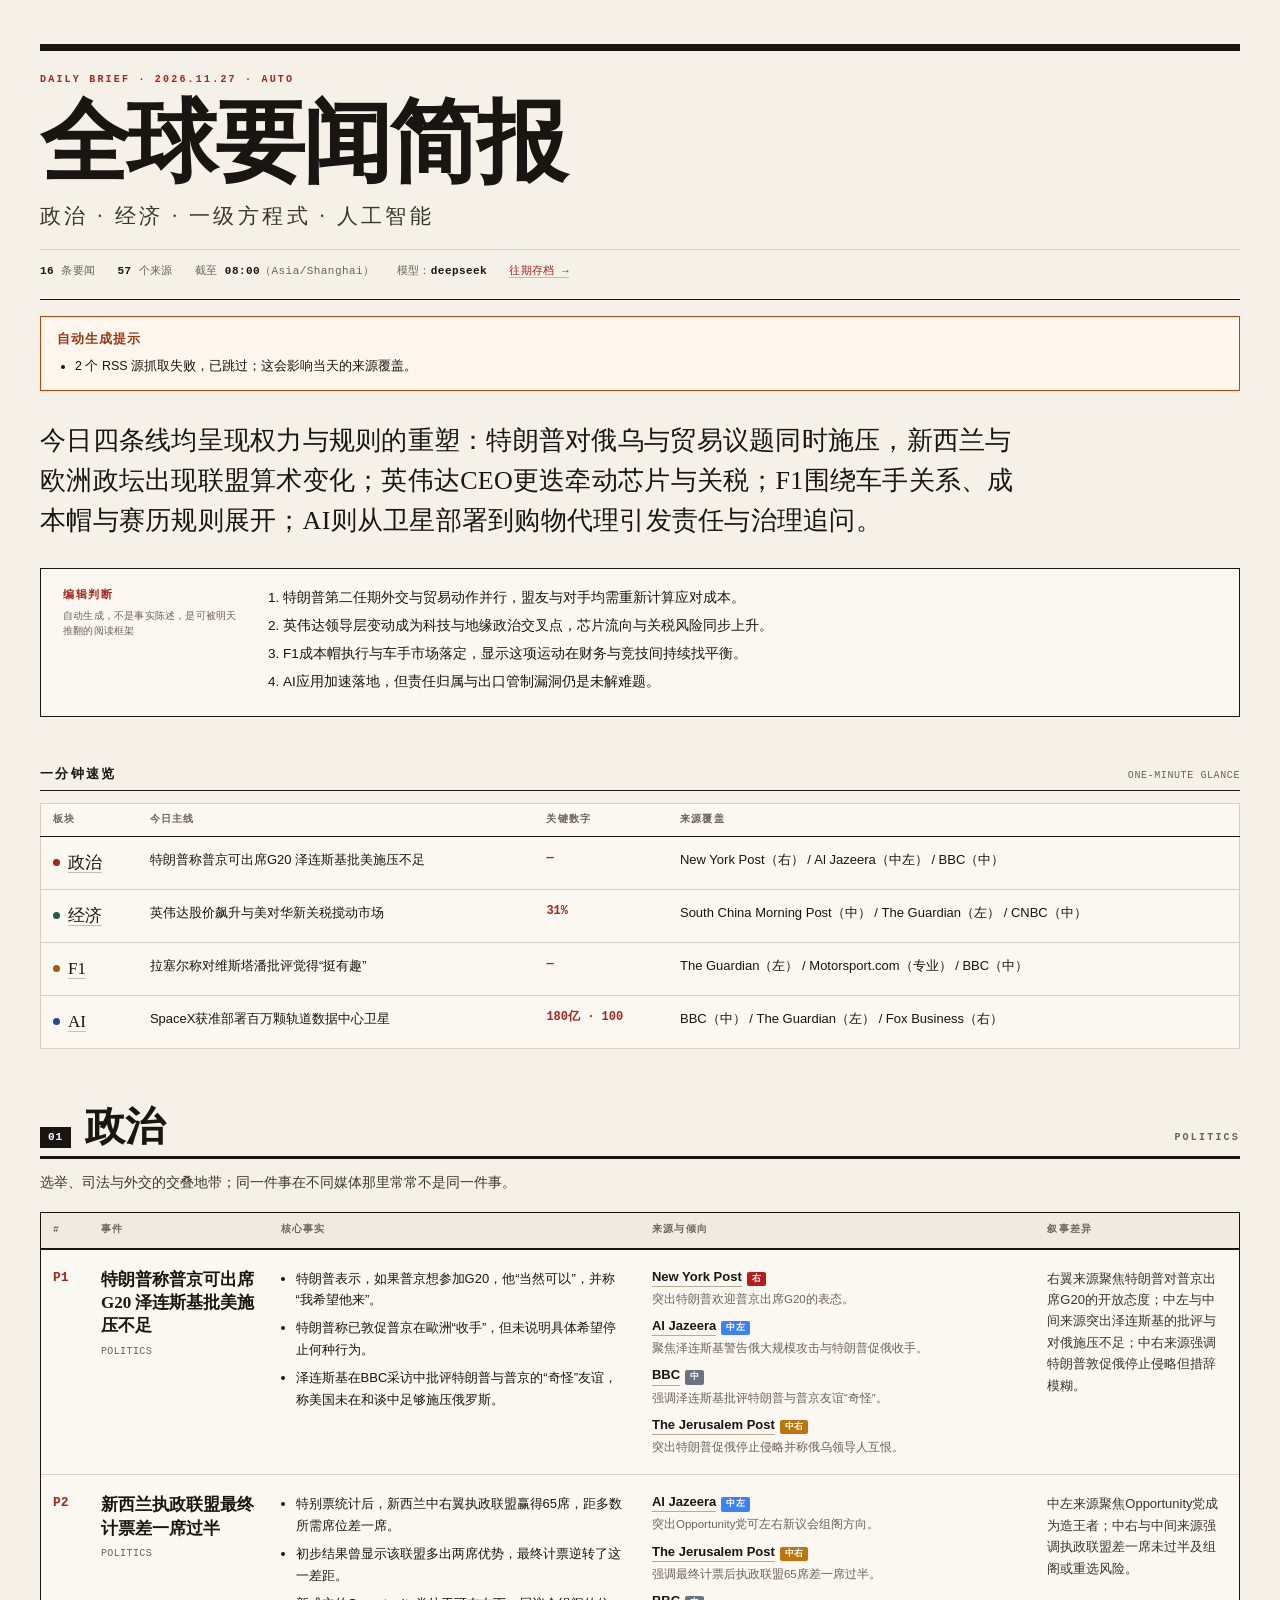
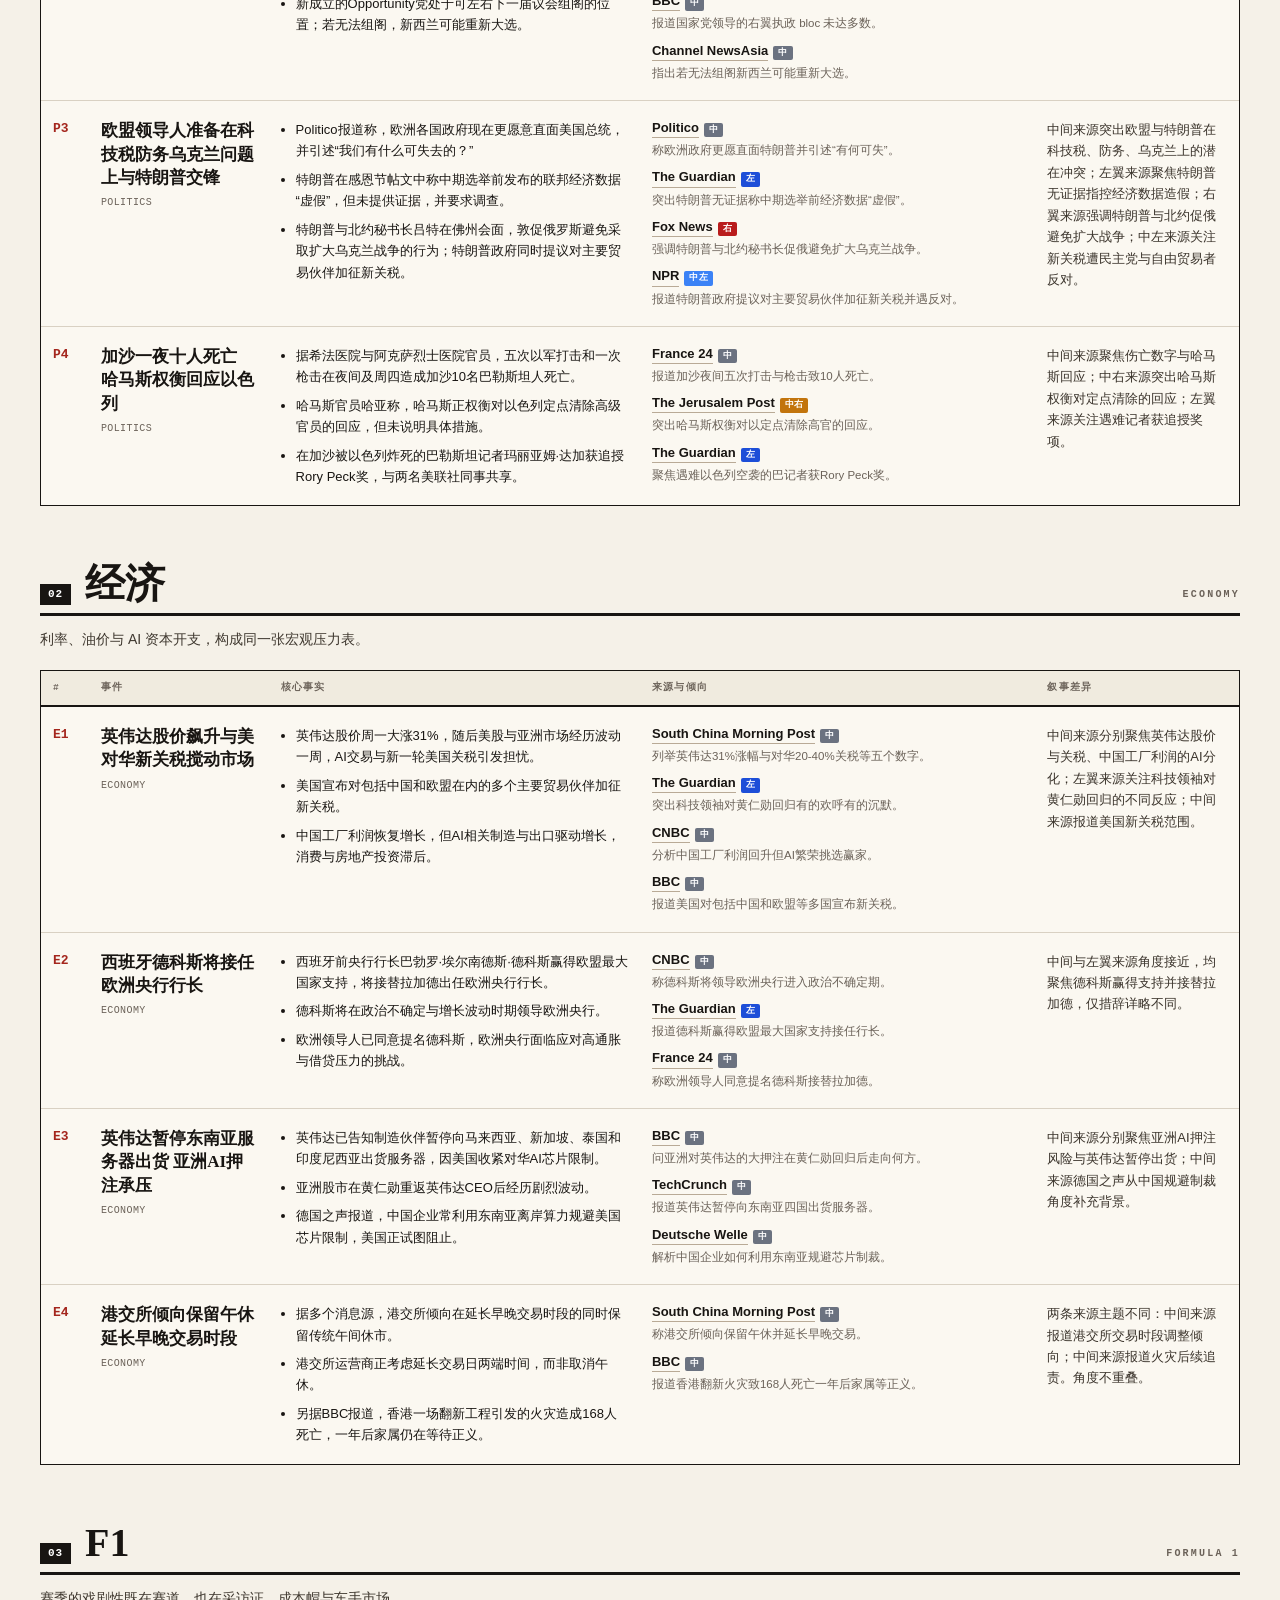
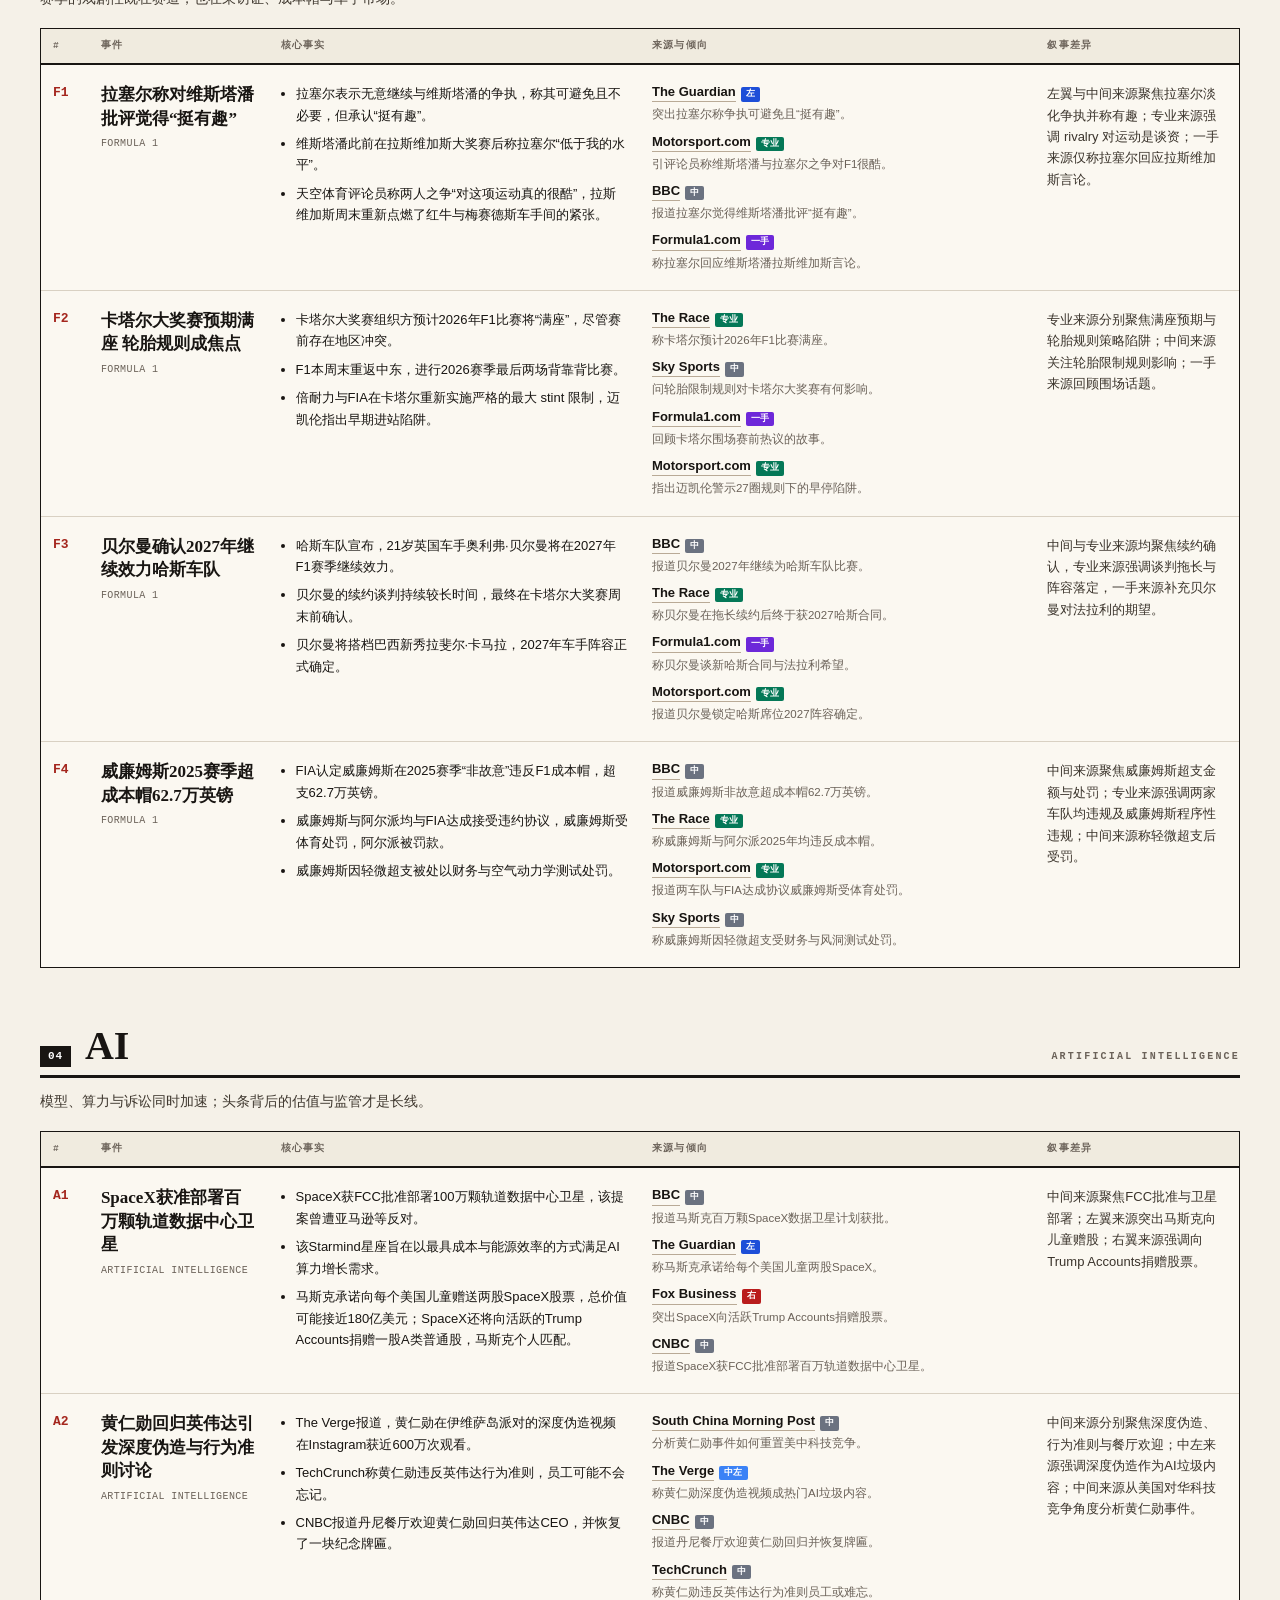
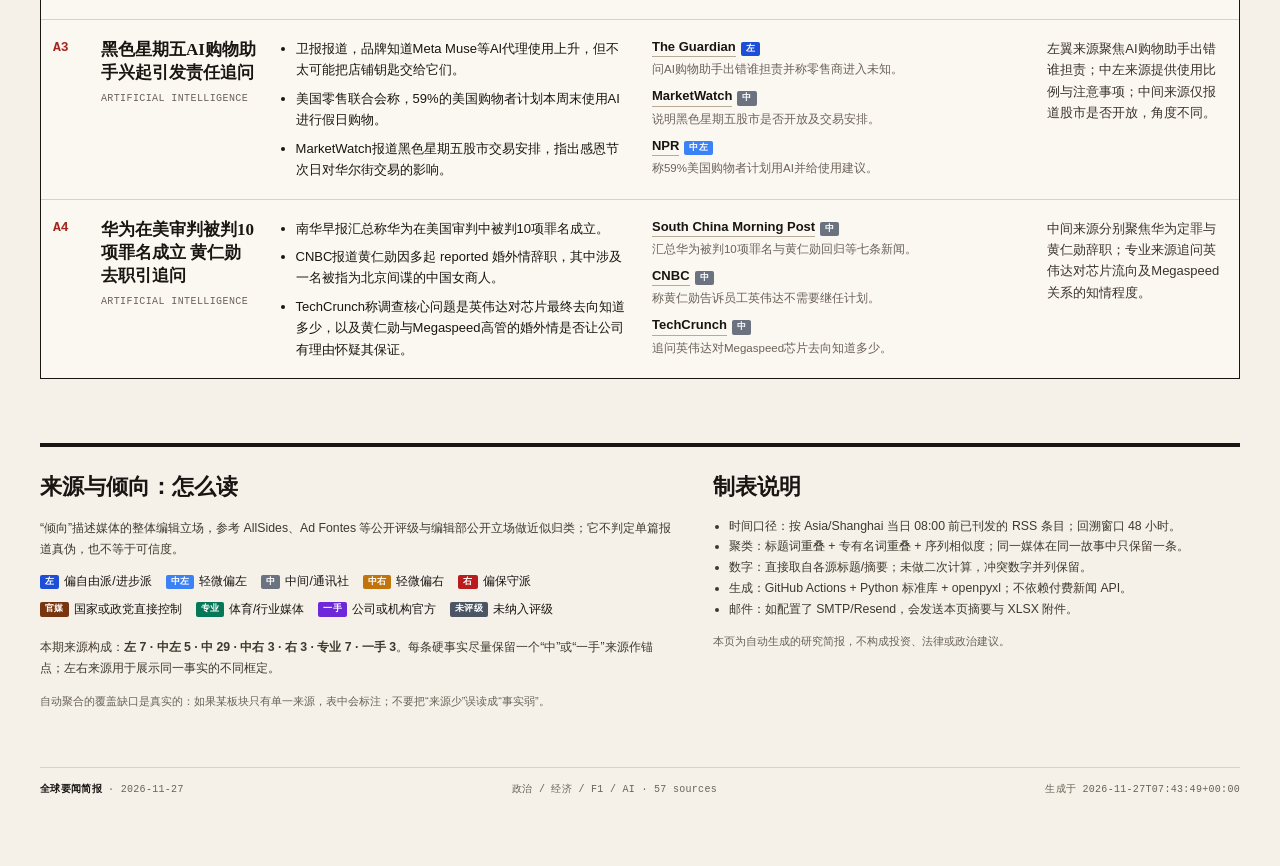
==== commit 851810a2: "brief: 2026-11-27" ====
--- a/docs/index.html
+++ b/docs/index.html
@@ -1,7 +1,7 @@
 <!doctype html>
 <html lang="zh-CN"><head><meta charset="utf-8">
 <meta name="viewport" content="width=device-width,initial-scale=1">
-<title>全球要闻简报 · 2026-11-26</title>
+<title>全球要闻简报 · 2026-11-27</title>
 <style>:root{--paper:#f5f1e8;--ink:#181512;--muted:#6b6259;--line:#d9d1c3;--card:#fbf8f1;--red:#a4261d}
 *{box-sizing:border-box}
 html{scroll-behavior:smooth}
@@ -77,26 +77,26 @@
 .meta a{color:var(--red);text-decoration:none;border-bottom:1px solid #d8b4b0}
 </style></head><body><div class="page">
 <header class="masthead">
-  <div class="kicker">DAILY BRIEF · 2026.11.26 · AUTO</div>
+  <div class="kicker">DAILY BRIEF · 2026.11.27 · AUTO</div>
   <h1>全球要闻简报</h1>
   <div class="sub">政治 · 经济 · 一级方程式 · 人工智能</div>
-  <div class="meta"><span><b>16</b> 条要闻</span><span><b>55</b> 个来源</span>
+  <div class="meta"><span><b>16</b> 条要闻</span><span><b>57</b> 个来源</span>
   <span>截至 <b>08:00</b>（Asia/Shanghai）</span><span>模型：<b>deepseek</b></span>
   <span><a href="archive.html">往期存档 →</a></span></div>
 </header>
-<div class="notice"><b>自动生成提示</b><ul><li>3 个 RSS 源抓取失败，已跳过；这会影响当天的来源覆盖。</li></ul></div>
-<p class="lede">今日四条线均围绕权力与规则的再校准：美国关税威胁引发多方反弹，北约与特朗普就乌克兰战事发声，以色列法官对腐败案提出建议，F1与AI领域则聚焦合规与领导层变动。各来源在事实框架下呈现不同侧重。</p>
+<div class="notice"><b>自动生成提示</b><ul><li>2 个 RSS 源抓取失败，已跳过；这会影响当天的来源覆盖。</li></ul></div>
+<p class="lede">今日四条线均呈现权力与规则的重塑：特朗普对俄乌与贸易议题同时施压，新西兰与欧洲政坛出现联盟算术变化；英伟达CEO更迭牵动芯片与关税；F1围绕车手关系、成本帽与赛历规则展开；AI则从卫星部署到购物代理引发责任与治理追问。</p>
 <aside class="takeaways"><div class="tk-head">编辑判断<span>自动生成，不是事实陈述，是可被明天推翻的阅读框架</span></div>
-<ol><li>美国新关税提案遭巴西与中国公开反对，贸易摩擦的外交辞令趋于强硬。</li><li>内塔尼亚胡腐败案出现司法松动信号，但各来源对法官建议的解读存在温差。</li><li>F1成本帽违规与车手管理争议并行，竞技规则与团队治理同时承压。</li><li>英伟达CEO回归引发AI治理与地缘技术竞争的多重追问，市场情绪仍脆弱。</li></ol></aside>
+<ol><li>特朗普第二任期外交与贸易动作并行，盟友与对手均需重新计算应对成本。</li><li>英伟达领导层变动成为科技与地缘政治交叉点，芯片流向与关税风险同步上升。</li><li>F1成本帽执行与车手市场落定，显示这项运动在财务与竞技间持续找平衡。</li><li>AI应用加速落地，但责任归属与出口管制漏洞仍是未解难题。</li></ol></aside>
 <h2 class="sec">一分钟速览 <small>ONE-MINUTE GLANCE</small></h2>
 <table class="glance-table"><thead><tr><th>板块</th><th>今日主线</th><th>关键数字</th><th>来源覆盖</th></tr></thead>
-<tbody><tr><td class="cat"><i style="background:#a4261d"></i><a href="#politics">政治</a></td><td>巴西称美国新关税威胁不可接受，中国批其毫无依据</td><td class="num">14</td><td>The Guardian（左） / New York Post（右） / France 24（中）</td></tr><tr><td class="cat"><i style="background:#1f5c4d"></i><a href="#economy">经济</a></td><td>Walmart teams up with Meta to bring Black Friday deals to AI agent Muse</td><td class="num">—</td><td>NPR（中左） / TechCrunch（中） / The Guardian（左）</td></tr><tr><td class="cat"><i style="background:#a15c12"></i><a href="#f1">F1</a></td><td>What impact will tyre-limit rule have on Qatar GP?</td><td class="num">1</td><td>The Race（专业） / Sky Sports（中） / Formula1.com（一手）</td></tr><tr><td class="cat"><i style="background:#1e4b8f"></i><a href="#ai">AI</a></td><td>‘Your booth is waiting’: Denny’s welcomes Jensen Huang back as Nvidia CEO</td><td class="num">—</td><td>CNBC（中） / Wired（中左） / TechCrunch（中）</td></tr></tbody></table>
-<section class="topic" id="politics"><div class="topic-head"><span class="num">01</span><h2>政治</h2><span class="en">POLITICS</span></div><p class="topic-blurb">选举、司法与外交的交叠地带；同一件事在不同媒体那里常常不是同一件事。</p><div class="table-wrap"><table class="stories"><thead><tr><th style="width:4%">#</th><th style="width:15%">事件</th><th style="width:31%">核心事实</th><th style="width:33%">来源与倾向</th><th style="width:17%">叙事差异</th></tr></thead><tbody><tr><td class="idx">P1</td><td><div class="story-title">巴西称美国新关税威胁不可接受，中国批其毫无依据</div><div class="story-kicker">POLITICS</div></td><td class="facts"><ul><li>美国周三公布对包括欧盟和中国在内的14个经济体拟议关税，此前进行了数月调查。</li><li>巴西表示不会屈服于美国新关税威胁，目标是寻求谈判解决。</li><li>中国谴责新关税为政治操弄，巴西对糖和飞机拟议关税表示愤慨。</li></ul></td><td class="sources"><div class="src"><a href="https://www.theguardian.com/us-news/2026/nov/26/brazil-china-react-to-new-trump-tariffs-threat" target="_blank" rel="noopener">The Guardian</a><span class="badge b-left">左</span><span class="angle">突出巴西称关税威胁不可接受，中国批其毫无依据。</span></div><div class="src"><a href="https://nypost.com/2026/11/25/us-news/abdul-el-sayed-rips-trump-in-thanksgiving-message-about-unity/" target="_blank" rel="noopener">New York Post</a><span class="badge b-r">右</span><span class="angle">聚焦El-Sayed在感恩节团结致辞中批评特朗普。</span></div><div class="src"><a href="https://www.france24.com/en/tv-shows/a-propos/20261125-new-us-tariffs-trump-lashing-out-really-indiscriminately-expert-says" target="_blank" rel="noopener">France 24</a><span class="badge b-c">中</span><span class="angle">引述专家称特朗普“无差别攻击”，关注14个经济体。</span></div><div class="src"><a href="https://www.aljazeera.com/news/2026/11/26/brazil-blasts-unacceptable-new-us-tariff-proposals?traffic_source=rss" target="_blank" rel="noopener">Al Jazeera</a><span class="badge b-cl">中左</span><span class="angle">强调巴西总统办公室称不会屈服，寻求谈判解决。</span></div></td><td class="frame">各来源均聚焦美国关税提案，但侧重点不同： Guardian与Al Jazeera突出巴西的强硬回应，France 24引述专家批评“无差别攻击”，New York Post则转向国内政治人物言论。</td></tr><tr><td class="idx">P2</td><td><div class="story-title">特朗普与北约秘书长敦促俄罗斯勿扩大乌克兰战争</div><div class="story-kicker">POLITICS</div></td><td class="facts"><ul><li>特朗普与北约秘书长吕特在佛罗里达会谈后发表联合声明，敦促俄罗斯避免扩大乌克兰战争。</li><li>双方呼吁迅速解决冲突，声明由白宫发布，称会谈“出色”且“非常有影响力”。</li><li>欧盟领导人周四将在布鲁塞尔就向乌克兰提供450亿欧元贷款提案展开讨论。</li></ul></td><td class="sources"><div class="src"><a href="https://www.france24.com/en/europe/20261126-live-eu-leaders-face-showdown-over-ukraine-funding-as-divisions-deepen" target="_blank" rel="noopener">France 24</a><span class="badge b-c">中</span><span class="angle">直播报道特朗普与北约秘书长呼吁莫斯科勿扩大战争。</span></div><div class="src"><a href="https://nypost.com/2026/11/26/us-news/russia-must-avoid-any-actions-expanding-war-in-ukraine-trump-nato-chief-say-after-mar-a-lago-meeting/" target="_blank" rel="noopener">New York Post</a><span class="badge b-r">右</span><span class="angle">强调会谈“出色”，引述白宫联合声明。</span></div><div class="src"><a href="https://www.theguardian.com/business/2026/nov/26/uk-to-invest-95m-in-ukraine-windfarm-war-hit-energy-system" target="_blank" rel="noopener">The Guardian</a><span class="badge b-left">左</span><span class="angle">报道英国投资950万英镑助乌克兰重建风电场。</span></div><div class="src"><a href="https://www.channelnewsasia.com/world/trump-and-nato-chief-urge-russia-avoid-actions-widen-ukraine-war-6584126" target="_blank" rel="noopener">Channel NewsAsia</a><span class="badge b-c">中</span><span class="angle">简洁报道特朗普与北约秘书长敦促俄避免扩大战争。</span></div></td><td class="frame">多数来源聚焦特朗普与吕特的联合呼吁，France 24另提欧盟贷款分歧，Guardian则单独报道英国对乌能源投资，角度差异明显。</td></tr><tr><td class="idx">P3</td><td><div class="story-title">金正恩要求扩大战术核武器部署，朝鲜驱逐瑞士外交官</div><div class="story-kicker">POLITICS</div></td><td class="facts"><ul><li>金正恩在视察核材料生产与武器研究设施时称，朝鲜核国家地位“绝对不可侵犯”。</li><li>金正恩警告，否认朝鲜核地位将被视为“公开宣战”，并要求扩大战术核武器部署。</li><li>朝鲜在制裁争端中驱逐瑞士外交官，瑞士称将通过驻伯尔尼和北京使馆保持关系。</li></ul></td><td class="sources"><div class="src"><a href="https://www.aljazeera.com/news/2026/11/26/kim-jong-un-says-north-korea-should-widen-deployment-of-tactical-nukes?traffic_source=rss" target="_blank" rel="noopener">Al Jazeera</a><span class="badge b-cl">中左</span><span class="angle">突出金正恩称否认核地位即“公开宣战”。</span></div><div class="src"><a href="https://www.jpost.com/international/article-916163" target="_blank" rel="noopener">The Jerusalem Post</a><span class="badge b-cr">中右</span><span class="angle">强调金正恩视察设施时称核地位“绝对不可侵犯”。</span></div><div class="src"><a href="https://www.bbc.co.uk/news/articles/cq0l34e4kkr5o?at_medium=RSS&amp;at_campaign=rss" target="_blank" rel="noopener">BBC</a><span class="badge b-c">中</span><span class="angle">报道朝鲜在制裁争端中驱逐瑞士外交官。</span></div><div class="src"><a href="https://www.dw.com/en/is-north-korea-holding-back-on-sending-russia-more-troops/a-80033025?maca=en-rss-en-world-4025-rdf" target="_blank" rel="noopener">Deutsche Welle</a><span class="badge b-c">中</span><span class="angle">探讨朝鲜是否暂缓向俄罗斯增派 troops。</span></div></td><td class="frame">各来源分别聚焦核部署、外交驱逐与对俄派兵问题，角度分散，无两家来源对同一事件做相近展开。</td></tr><tr><td class="idx">P4</td><td><div class="story-title">以色列法官建议检方撤销内塔尼亚胡腐败案部分指控</div><div class="story-kicker">POLITICS</div></td><td class="facts"><ul><li>以色列法官裁定，本雅明·内塔尼亚胡腐败案中一项指控定罪前景渺茫。</li><li>法官建议检方撤销三起案件中的一起，涉及贿赂指控，内塔尼亚胡称审判应结束。</li><li>内塔尼亚胡称其审判应终止，法官建议对其辩护方构成重大提振。</li></ul></td><td class="sources"><div class="src"><a href="https://www.aljazeera.com/video/newsfeed/2026/11/26/judges-recommend-prosecutors-end-corruption-case-against-netanyahu?traffic_source=rss" target="_blank" rel="noopener">Al Jazeera</a><span class="badge b-cl">中左</span><span class="angle">称法官裁定内塔尼亚胡定罪前景渺茫，建议结束腐败案。</span></div><div class="src"><a href="https://www.jpost.com/israel-news/article-916160" target="_blank" rel="noopener">The Jerusalem Post</a><span class="badge b-cr">中右</span><span class="angle">以解释性报道梳理三起刑案指控与法官建议。</span></div><div class="src"><a href="https://www.bbc.co.uk/news/articles/cxj05mv723r2o?at_medium=RSS&amp;at_campaign=rss" target="_blank" rel="noopener">BBC</a><span class="badge b-c">中</span><span class="angle">强调法官建议撤销最严重指控，内塔尼亚胡称审判应结束。</span></div><div class="src"><a href="https://www.france24.com/en/in-boost-for-netanyahu-judges-question-corruption-trial-charges" target="_blank" rel="noopener">France 24</a><span class="badge b-c">中</span><span class="angle">称法官质疑腐败审判指控，对内塔尼亚胡构成提振。</span></div></td><td class="frame">各来源均报道法官建议，但BBC与France 24强调对内塔尼亚胡的提振，Al Jazeera称建议结束腐败案，Jerusalem Post以解释性报道梳理三案指控。</td></tr></tbody></table></div></section><section class="topic" id="economy"><div class="topic-head"><span class="num">02</span><h2>经济</h2><span class="en">ECONOMY</span></div><p class="topic-blurb">利率、油价与 AI 资本开支，构成同一张宏观压力表。</p><div class="table-wrap"><table class="stories"><thead><tr><th style="width:4%">#</th><th style="width:15%">事件</th><th style="width:31%">核心事实</th><th style="width:33%">来源与倾向</th><th style="width:17%">叙事差异</th></tr></thead><tbody><tr><td class="idx">E1</td><td><div class="story-title">Walmart teams up with Meta to bring Black Friday deals to AI agent Muse</div><div class="story-kicker">ECONOMY</div></td><td class="facts"><ul><li>Walmart now lets customers shop Black Friday deals through Muse, Meta’s AI agent.</li></ul></td><td class="sources"><div class="src"><a href="https://www.npr.org/2026/11/25/nx-s1-6048524/what-to-know-before-using-ai-agents-for-black-friday-shopping" target="_blank" rel="noopener">NPR</a><span class="badge b-cl">中左</span><span class="angle">标题与摘要来自该媒体的 RSS。</span></div><div class="src"><a href="https://techcrunch.com/2026/11/24/walmart-teams-up-with-meta-to-bring-black-friday-deals-to-ai-agent-muse/" target="_blank" rel="noopener">TechCrunch</a><span class="badge b-c">中</span><span class="angle">标题与摘要来自该媒体的 RSS。</span></div><div class="src"><a href="https://www.theguardian.com/money/2026/nov/25/half-price-only-two-left-how-to-resist-the-bargains-you-just-dont-need-this-black-friday-and-beyond" target="_blank" rel="noopener">The Guardian</a><span class="badge b-left">左</span><span class="angle">标题与摘要来自该媒体的 RSS。</span></div><div class="src"><a href="https://www.cnbc.com/2026/11/24/meta-instagram-muse-ad-revenue.html" target="_blank" rel="noopener">CNBC</a><span class="badge b-c">中</span><span class="angle">标题与摘要来自该媒体的 RSS。</span></div></td><td class="frame">4 家来源 · 中 / 中左 / 左</td></tr><tr><td class="idx">E2</td><td><div class="story-title">Nvidia’s stock has given back a big chunk of Monday’s rally as dip buyers cash in</div><div class="story-kicker">ECONOMY</div></td><td class="facts"><ul><li>Based on where retail investors bought Nvidia shares on the dip last week, their gains are now nearly all gone, according to Vanda Research.</li></ul></td><td class="sources"><div class="src"><a href="WP-MKTW-0005369228" target="_blank" rel="noopener">MarketWatch</a><span class="badge b-c">中</span><span class="angle">标题与摘要来自该媒体的 RSS。</span></div><div class="src"><a href="https://www.scmp.com/tech/big-tech/article/3375795/nvidias-jensen-huang-back-will-he-still-be-regular-visitor-china" target="_blank" rel="noopener">South China Morning Post</a><span class="badge b-c">中</span><span class="angle">标题与摘要来自该媒体的 RSS。</span></div><div class="src"><a href="https://www.cnbc.com/2026/11/24/jensen-huang-nvidia-employee-meeting.html" target="_blank" rel="noopener">CNBC</a><span class="badge b-c">中</span><span class="angle">标题与摘要来自该媒体的 RSS。</span></div><div class="src"><a href="https://techcrunch.com/2026/11/25/the-questions-jensen-huang-and-nvidia-will-still-have-to-answer-about-megaspeed/" target="_blank" rel="noopener">TechCrunch</a><span class="badge b-c">中</span><span class="angle">标题与摘要来自该媒体的 RSS。</span></div></td><td class="frame">5 家来源 · 中</td></tr><tr><td class="idx">E3</td><td><div class="story-title">Poundland collapses putting 11,000 jobs at risk</div><div class="story-kicker">ECONOMY</div></td><td class="facts"><ul><li>The discount chain has fallen into administration after its owners failed to find a buyer.</li></ul></td><td class="sources"><div class="src"><a href="https://www.bbc.co.uk/news/articles/cm3vgdn037z4o?at_medium=RSS&amp;at_campaign=rss" target="_blank" rel="noopener">BBC</a><span class="badge b-c">中</span><span class="angle">标题与摘要来自该媒体的 RSS。</span></div><div class="src"><a href="https://www.theguardian.com/business/2026/nov/25/poundland-administration-jobs-at-risk-gordon-brothers" target="_blank" rel="noopener">The Guardian</a><span class="badge b-left">左</span><span class="angle">标题与摘要来自该媒体的 RSS。</span></div></td><td class="frame">2 家来源 · 中 / 左</td></tr><tr><td class="idx">E4</td><td><div class="story-title">Is the stock market open for Thanksgiving? The answer might surprise you.</div><div class="story-kicker">ECONOMY</div></td><td class="facts"><ul><li>The answer to the question of whether the stock market is open on Thanksgiving isn’t a simple yes or no, as the major exchanges are closed, but trading of equity futures is open for part of the day.</li></ul></td><td class="sources"><div class="src"><a href="WP-MKTW-0005370809" target="_blank" rel="noopener">MarketWatch</a><span class="badge b-c">中</span><span class="angle">标题与摘要来自该媒体的 RSS。</span></div><div class="src"><a href="https://www.theguardian.com/us-news/2026/nov/25/thanksgiving-food-costs-prices" target="_blank" rel="noopener">The Guardian</a><span class="badge b-left">左</span><span class="angle">标题与摘要来自该媒体的 RSS。</span></div></td><td class="frame">2 家来源 · 中 / 左</td></tr></tbody></table></div></section><section class="topic" id="f1"><div class="topic-head"><span class="num">03</span><h2>F1</h2><span class="en">FORMULA 1</span></div><p class="topic-blurb">赛季的戏剧性既在赛道，也在采访证、成本帽与车手市场。</p><div class="table-wrap"><table class="stories"><thead><tr><th style="width:4%">#</th><th style="width:15%">事件</th><th style="width:31%">核心事实</th><th style="width:33%">来源与倾向</th><th style="width:17%">叙事差异</th></tr></thead><tbody><tr><td class="idx">F1</td><td><div class="story-title">What impact will tyre-limit rule have on Qatar GP?</div><div class="story-kicker">FORMULA 1</div></td><td class="facts"><ul><li>Formula 1 returns to the Middle East this weekend for the first time since pre-season testing in February for back-to-back races to finish the 2026 campaign.</li></ul></td><td class="sources"><div class="src"><a href="https://www.the-race.com/formula-1/f1-drivers-face-highest-tyre-pressure-orders-yet-in-qatar/" target="_blank" rel="noopener">The Race</a><span class="badge b-pro">专业</span><span class="angle">标题与摘要来自该媒体的 RSS。</span></div><div class="src"><a href="https://www.skysports.com/f1/news/12433/13615090/qatar-gp-explaining-2026-tyre-limit-rule-and-what-impact-it-will-have-on-f1-race-weekend-at-lusail-international-circuit" target="_blank" rel="noopener">Sky Sports</a><span class="badge b-c">中</span><span class="angle">标题与摘要来自该媒体的 RSS。</span></div><div class="src"><a href="https://www.formula1.com/en/latest/article/explained-why-theres-a-27-lap-limit-on-tyres-for-the-qatar-grand-prix.4oeu38BqJh1h7llxUeILBe" target="_blank" rel="noopener">Formula1.com</a><span class="badge b-primary">一手</span><span class="angle">标题与摘要来自该媒体的 RSS。</span></div><div class="src"><a href="https://www.motorsport.com/f1/news/five-things-to-look-out-for-at-f1s-qatar-gp/10877727/?utm_source=RSS&amp;utm_medium=referral&amp;utm_campaign=RSS-F1&amp;utm_term=News&amp;utm_content=www" target="_blank" rel="noopener">Motorsport.com</a><span class="badge b-pro">专业</span><span class="angle">标题与摘要来自该媒体的 RSS。</span></div></td><td class="frame">4 家来源 · 一手 / 专业 / 中</td></tr><tr><td class="idx">F2</td><td><div class="story-title">Williams exceeded F1 cost cap by £627,000</div><div class="story-kicker">FORMULA 1</div></td><td class="facts"><ul><li>Williams &quot;unintentially&quot; broke Formula 1&#x27;s cost cap during the 2025 season, governing body the FIA finds.</li></ul></td><td class="sources"><div class="src"><a href="https://www.bbc.co.uk/sport/formula1/articles/cxj05mv79z0do?at_medium=RSS&amp;at_campaign=rss" target="_blank" rel="noopener">BBC</a><span class="badge b-c">中</span><span class="angle">标题与摘要来自该媒体的 RSS。</span></div><div class="src"><a href="https://www.the-race.com/business/williams-and-alpine-breached-f1s-cost-cap-in-2025/" target="_blank" rel="noopener">The Race</a><span class="badge b-pro">专业</span><span class="angle">标题与摘要来自该媒体的 RSS。</span></div><div class="src"><a href="https://www.formula1.com/en/latest/article/fia-confirm-williams-minor-overspend-breach-in-2025-cost-cap-review.12rGorQ1pzc6aH0LX2WdLZ" target="_blank" rel="noopener">Formula1.com</a><span class="badge b-primary">一手</span><span class="angle">标题与摘要来自该媒体的 RSS。</span></div><div class="src"><a href="https://www.motorsport.com/f1/news/williams-breaches-2025-f1-cost-cap-reveals-penalty/10877740/?utm_source=RSS&amp;utm_medium=referral&amp;utm_campaign=RSS-F1&amp;utm_term=News&amp;utm_content=www" target="_blank" rel="noopener">Motorsport.com</a><span class="badge b-pro">专业</span><span class="angle">标题与摘要来自该媒体的 RSS。</span></div></td><td class="frame">5 家来源 · 一手 / 专业 / 中</td></tr><tr><td class="idx">F3</td><td><div class="story-title">Do Ferrari need to make Hamilton their No 1 driver?</div><div class="story-kicker">FORMULA 1</div></td><td class="facts"><ul><li>Charles Leclerc and Lewis Hamilton&#x27;s latest run-in at the Las Vegas Grand Prix has ramped up scrutiny on Ferrari and what the team will do to try to avoid more costly on-track incidents between their two drivers.</li></ul></td><td class="sources"><div class="src"><a href="https://www.skysports.com/f1/news/12433/13616299/what-next-for-ferrari-after-charles-leclerc-lewis-hamiltons-latest-collision-with-no-1-driver-and-consequences-up-for-debate" target="_blank" rel="noopener">Sky Sports</a><span class="badge b-c">中</span><span class="angle">标题与摘要来自该媒体的 RSS。</span></div><div class="src"><a href="https://www.the-race.com/formula-1/mclarens-driver-management-lessons-for-ferrari/" target="_blank" rel="noopener">The Race</a><span class="badge b-pro">专业</span><span class="angle">标题与摘要来自该媒体的 RSS。</span></div><div class="src"><a href="https://www.bbc.co.uk/sport/formula1/articles/cw30gq2633ljo?at_medium=RSS&amp;at_campaign=rss" target="_blank" rel="noopener">BBC</a><span class="badge b-c">中</span><span class="angle">标题与摘要来自该媒体的 RSS。</span></div></td><td class="frame">3 家来源 · 专业 / 中</td></tr><tr><td class="idx">F4</td><td><div class="story-title">Max Verstappen admits he would “rather stay at home” ahead of Qatar and Abu Dhabi</div><div class="story-kicker">FORMULA 1</div></td><td class="facts"><ul><li>Formula 1’s paddock is touching down in Doha for the penultimate round of the 2026 championship, yet Max Verstappen is not pretending the trip sits easily with him. Speaking to Dutch outlet De Telegraaf, the four-time world champion delivered a blunt assessment of finishing the 23-race calendar in Qatar and Abu Dhabi amid ongoing regional hostilities. &quot;Do I feel comfortable with it? No ... Keep reading</li></ul></td><td class="sources"><div class="src"><a href="https://www.motorsport.com/f1/news/verstappen-admits-he-would-rather-stay-at-home-ahead-of-qatar-and-abu-dhabi-despite-f1-safety-guara/10877645/?utm_source=RSS&amp;utm_medium=referral&amp;utm_campaign=RSS-F1&amp;utm_term=News&amp;utm_content=www" target="_blank" rel="noopener">Motorsport.com</a><span class="badge b-pro">专业</span><span class="angle">标题与摘要来自该媒体的 RSS。</span></div><div class="src"><a href="https://www.formula1.com/en/latest/article/its-race-week-5-storylines-were-excited-about-ahead-of-the-2026-qatar-grand-prix.1bXINUYO8R8X3K7DjINr1A" target="_blank" rel="noopener">Formula1.com</a><span class="badge b-primary">一手</span><span class="angle">标题与摘要来自该媒体的 RSS。</span></div></td><td class="frame">2 家来源 · 一手 / 专业</td></tr></tbody></table></div></section><section class="topic" id="ai"><div class="topic-head"><span class="num">04</span><h2>AI</h2><span class="en">ARTIFICIAL INTELLIGENCE</span></div><p class="topic-blurb">模型、算力与诉讼同时加速；头条背后的估值与监管才是长线。</p><div class="table-wrap"><table class="stories"><thead><tr><th style="width:4%">#</th><th style="width:15%">事件</th><th style="width:31%">核心事实</th><th style="width:33%">来源与倾向</th><th style="width:17%">叙事差异</th></tr></thead><tbody><tr><td class="idx">A1</td><td><div class="story-title">‘Your booth is waiting’: Denny’s welcomes Jensen Huang back as Nvidia CEO</div><div class="story-kicker">ARTIFICIAL INTELLIGENCE</div></td><td class="facts"><ul><li>Denny&#x27;s reaffirmed its longstanding ties with Jensen Huang following his return as Nvidia CEO, revealing that a plaque had been restored.</li></ul></td><td class="sources"><div class="src"><a href="https://www.cnbc.com/2026/11/26/dennys-jensen-huang-nvidia.html" target="_blank" rel="noopener">CNBC</a><span class="badge b-c">中</span><span class="angle">标题与摘要来自该媒体的 RSS。</span></div><div class="src"><a href="https://www.wired.com/story/jensen-huang-apologizes-to-nvidia-employees-in-first-all-hands-since-his-return/" target="_blank" rel="noopener">Wired</a><span class="badge b-cl">中左</span><span class="angle">标题与摘要来自该媒体的 RSS。</span></div><div class="src"><a href="https://techcrunch.com/2026/11/25/jensen-huang-broke-nvidias-code-of-conduct-and-his-employees-may-not-forget-it/" target="_blank" rel="noopener">TechCrunch</a><span class="badge b-c">中</span><span class="angle">标题与摘要来自该媒体的 RSS。</span></div><div class="src"><a href="https://www.scmp.com/news/world/united-states-canada/article/3375812/us-finds-no-evidence-china-told-tech-exec-spy-nvidias-jensen-huang-report-says" target="_blank" rel="noopener">South China Morning Post</a><span class="badge b-c">中</span><span class="angle">标题与摘要来自该媒体的 RSS。</span></div></td><td class="frame">5 家来源 · 中 / 中左</td></tr><tr><td class="idx">A2</td><td><div class="story-title">Jensen Huang&#x27;s Nvidia return shows the U.S.-China AI race is about more than chips</div><div class="story-kicker">ARTIFICIAL INTELLIGENCE</div></td><td class="facts"><ul><li>Jensen Huang&#x27;s return as Nvidia CEO demonstrates that the U.S.-China artificial intelligence race is not just about semiconductors, but tech talent too.</li></ul></td><td class="sources"><div class="src"><a href="https://www.cnbc.com/2026/11/25/jensen-huang-nvidia-ai-talent-race.html" target="_blank" rel="noopener">CNBC</a><span class="badge b-c">中</span><span class="angle">标题与摘要来自该媒体的 RSS。</span></div><div class="src"><a href="https://www.wired.com/story/jensen-huang-nvidia-us-national-security-risks/" target="_blank" rel="noopener">Wired</a><span class="badge b-cl">中左</span><span class="angle">标题与摘要来自该媒体的 RSS。</span></div><div class="src"><a href="https://www.scmp.com/opinion/world-opinion/article/3375628/jensen-huang-back-risk-nvidia-and-ai-boom-remains" target="_blank" rel="noopener">South China Morning Post</a><span class="badge b-c">中</span><span class="angle">标题与摘要来自该媒体的 RSS。</span></div><div class="src"><a href="https://www.theguardian.com/business/2026/nov/24/nvidia-stock-falls-jensen-huang" target="_blank" rel="noopener">The Guardian</a><span class="badge b-left">左</span><span class="angle">标题与摘要来自该媒体的 RSS。</span></div></td><td class="frame">6 家来源 · 中 / 中左 / 左</td></tr><tr><td class="idx">A3</td><td><div class="story-title">Amazon and Meta reportedly in talks to lift blockade on AI agent Muse</div><div class="story-kicker">ARTIFICIAL INTELLIGENCE</div></td><td class="facts"><ul><li>Amazon and Meta are discussing a potential deal that would end a two-month-long blockade of Muse.</li></ul></td><td class="sources"><div class="src"><a href="https://www.theverge.com/tech/1042071/meta-amazon-muse-ai-shopping-discussions" target="_blank" rel="noopener">The Verge</a><span class="badge b-cl">中左</span><span class="angle">标题与摘要来自该媒体的 RSS。</span></div><div class="src"><a href="https://techcrunch.com/2026/11/25/amazon-and-meta-reportedly-in-talks-to-lift-blockade-on-ai-agent-muse/" target="_blank" rel="noopener">TechCrunch</a><span class="badge b-c">中</span><span class="angle">标题与摘要来自该媒体的 RSS。</span></div><div class="src"><a href="https://www.theguardian.com/technology/2026/nov/24/meta-launches-muse-uk-ai-agent-do-christmas-shopping" target="_blank" rel="noopener">The Guardian</a><span class="badge b-left">左</span><span class="angle">标题与摘要来自该媒体的 RSS。</span></div><div class="src"><a href="https://www.bbc.co.uk/news/articles/c9gkld2l38y6o?at_medium=RSS&amp;at_campaign=rss" target="_blank" rel="noopener">BBC</a><span class="badge b-c">中</span><span class="angle">标题与摘要来自该媒体的 RSS。</span></div></td><td class="frame">4 家来源 · 中 / 中左 / 左</td></tr><tr><td class="idx">A4</td><td><div class="story-title">SpaceX wins FCC approval to deploy 1 million orbital data center satellites</div><div class="story-kicker">ARTIFICIAL INTELLIGENCE</div></td><td class="facts"><ul><li>SpaceX won approval from the FCC to put 1 million orbital data center satellites into space, a proposal that was opposed by Amazon and other groups.</li></ul></td><td class="sources"><div class="src"><a href="https://www.cnbc.com/2026/11/25/spacex-fcc-satellite-approval.html" target="_blank" rel="noopener">CNBC</a><span class="badge b-c">中</span><span class="angle">标题与摘要来自该媒体的 RSS。</span></div><div class="src"><a href="https://www.theverge.com/science/1042278/spacex-fcc-starmind-ai-space-data-centers" target="_blank" rel="noopener">The Verge</a><span class="badge b-cl">中左</span><span class="angle">标题与摘要来自该媒体的 RSS。</span></div></td><td class="frame">2 家来源 · 中 / 中左</td></tr></tbody></table></div></section>
+<tbody><tr><td class="cat"><i style="background:#a4261d"></i><a href="#politics">政治</a></td><td>特朗普称普京可出席G20 泽连斯基批美施压不足</td><td class="num">—</td><td>New York Post（右） / Al Jazeera（中左） / BBC（中）</td></tr><tr><td class="cat"><i style="background:#1f5c4d"></i><a href="#economy">经济</a></td><td>英伟达股价飙升与美对华新关税搅动市场</td><td class="num">31%</td><td>South China Morning Post（中） / The Guardian（左） / CNBC（中）</td></tr><tr><td class="cat"><i style="background:#a15c12"></i><a href="#f1">F1</a></td><td>拉塞尔称对维斯塔潘批评觉得“挺有趣”</td><td class="num">—</td><td>The Guardian（左） / Motorsport.com（专业） / BBC（中）</td></tr><tr><td class="cat"><i style="background:#1e4b8f"></i><a href="#ai">AI</a></td><td>SpaceX获准部署百万颗轨道数据中心卫星</td><td class="num">180亿 · 100</td><td>BBC（中） / The Guardian（左） / Fox Business（右）</td></tr></tbody></table>
+<section class="topic" id="politics"><div class="topic-head"><span class="num">01</span><h2>政治</h2><span class="en">POLITICS</span></div><p class="topic-blurb">选举、司法与外交的交叠地带；同一件事在不同媒体那里常常不是同一件事。</p><div class="table-wrap"><table class="stories"><thead><tr><th style="width:4%">#</th><th style="width:15%">事件</th><th style="width:31%">核心事实</th><th style="width:33%">来源与倾向</th><th style="width:17%">叙事差异</th></tr></thead><tbody><tr><td class="idx">P1</td><td><div class="story-title">特朗普称普京可出席G20 泽连斯基批美施压不足</div><div class="story-kicker">POLITICS</div></td><td class="facts"><ul><li>特朗普表示，如果普京想参加G20，他“当然可以”，并称“我希望他来”。</li><li>特朗普称已敦促普京在歐洲“收手”，但未说明具体希望停止何种行为。</li><li>泽连斯基在BBC采访中批评特朗普与普京的“奇怪”友谊，称美国未在和谈中足够施压俄罗斯。</li></ul></td><td class="sources"><div class="src"><a href="https://nypost.com/2026/11/27/us-news/trump-says-putin-can-come-to-g20-if-he-wants-id-like-to-have-him/" target="_blank" rel="noopener">New York Post</a><span class="badge b-r">右</span><span class="angle">突出特朗普欢迎普京出席G20的表态。</span></div><div class="src"><a href="https://www.aljazeera.com/news/2026/11/27/zelenskyy-warns-of-major-russian-attack-as-trump-urges-putin-to-pull-back?traffic_source=rss" target="_blank" rel="noopener">Al Jazeera</a><span class="badge b-cl">中左</span><span class="angle">聚焦泽连斯基警告俄大规模攻击与特朗普促俄收手。</span></div><div class="src"><a href="https://www.bbc.co.uk/news/articles/c820q9wgrpyyo?at_medium=RSS&amp;at_campaign=rss" target="_blank" rel="noopener">BBC</a><span class="badge b-c">中</span><span class="angle">强调泽连斯基批评特朗普与普京友谊“奇怪”。</span></div><div class="src"><a href="https://www.jpost.com/international/internationalrussia-ukraine-war/article-916305" target="_blank" rel="noopener">The Jerusalem Post</a><span class="badge b-cr">中右</span><span class="angle">突出特朗普促俄停止侵略并称俄乌领导人互恨。</span></div></td><td class="frame">右翼来源聚焦特朗普对普京出席G20的开放态度；中左与中间来源突出泽连斯基的批评与对俄施压不足；中右来源强调特朗普敦促俄停止侵略但措辞模糊。</td></tr><tr><td class="idx">P2</td><td><div class="story-title">新西兰执政联盟最终计票差一席过半</div><div class="story-kicker">POLITICS</div></td><td class="facts"><ul><li>特别票统计后，新西兰中右翼执政联盟赢得65席，距多数所需席位差一席。</li><li>初步结果曾显示该联盟多出两席优势，最终计票逆转了这一差距。</li><li>新成立的Opportunity党处于可左右下一届议会组阁的位置；若无法组阁，新西兰可能重新大选。</li></ul></td><td class="sources"><div class="src"><a href="https://www.aljazeera.com/video/newsfeed/2026/11/27/new-zealands-opportunity-party-poised-to-become-election-kingmaker?traffic_source=rss" target="_blank" rel="noopener">Al Jazeera</a><span class="badge b-cl">中左</span><span class="angle">突出Opportunity党可左右新议会组阁方向。</span></div><div class="src"><a href="https://www.jpost.com/international/article-916303" target="_blank" rel="noopener">The Jerusalem Post</a><span class="badge b-cr">中右</span><span class="angle">强调最终计票后执政联盟65席差一席过半。</span></div><div class="src"><a href="https://www.bbc.co.uk/news/articles/c670278qk879o?at_medium=RSS&amp;at_campaign=rss" target="_blank" rel="noopener">BBC</a><span class="badge b-c">中</span><span class="angle">报道国家党领导的右翼执政 bloc 未达多数。</span></div><div class="src"><a href="https://www.channelnewsasia.com/world/new-zealand-ruling-coalition-majority-elections-6586571" target="_blank" rel="noopener">Channel NewsAsia</a><span class="badge b-c">中</span><span class="angle">指出若无法组阁新西兰可能重新大选。</span></div></td><td class="frame">中左来源聚焦Opportunity党成为造王者；中右与中间来源强调执政联盟差一席未过半及组阁或重选风险。</td></tr><tr><td class="idx">P3</td><td><div class="story-title">欧盟领导人准备在科技税防务乌克兰问题上与特朗普交锋</div><div class="story-kicker">POLITICS</div></td><td class="facts"><ul><li>Politico报道称，欧洲各国政府现在更愿意直面美国总统，并引述“我们有什么可失去的？”</li><li>特朗普在感恩节帖文中称中期选举前发布的联邦经济数据“虚假”，但未提供证据，并要求调查。</li><li>特朗普与北约秘书长吕特在佛州会面，敦促俄罗斯避免采取扩大乌克兰战争的行为；特朗普政府同时提议对主要贸易伙伴加征新关税。</li></ul></td><td class="sources"><div class="src"><a href="https://www.politico.eu/article/eu-leaders-brave-clash-with-trump-over-tech-tax-defense-ukraine/?utm_source=RSS_Feed&amp;utm_medium=RSS&amp;utm_campaign=RSS_Syndication" target="_blank" rel="noopener">Politico</a><span class="badge b-c">中</span><span class="angle">称欧洲政府更愿直面特朗普并引述“有何可失”。</span></div><div class="src"><a href="https://www.theguardian.com/us-news/2026/nov/26/trump-fake-economic-figures-midterms" target="_blank" rel="noopener">The Guardian</a><span class="badge b-left">左</span><span class="angle">突出特朗普无证据称中期选举前经济数据“虚假”。</span></div><div class="src"><a href="https://www.foxnews.com/politics/trump-nato-chief-push-russia-avoid-actions-expand-war-ukraine" target="_blank" rel="noopener">Fox News</a><span class="badge b-r">右</span><span class="angle">强调特朗普与北约秘书长促俄避免扩大乌克兰战争。</span></div><div class="src"><a href="https://www.npr.org/2026/11/26/nx-s1-6054103/trump-administration-proposes-new-tariffs-on-goods-from-major-u-s-trading-partners" target="_blank" rel="noopener">NPR</a><span class="badge b-cl">中左</span><span class="angle">报道特朗普政府提议对主要贸易伙伴加征新关税并遇反对。</span></div></td><td class="frame">中间来源突出欧盟与特朗普在科技税、防务、乌克兰上的潜在冲突；左翼来源聚焦特朗普无证据指控经济数据造假；右翼来源强调特朗普与北约促俄避免扩大战争；中左来源关注新关税遭民主党与自由贸易者反对。</td></tr><tr><td class="idx">P4</td><td><div class="story-title">加沙一夜十人死亡 哈马斯权衡回应以色列</div><div class="story-kicker">POLITICS</div></td><td class="facts"><ul><li>据希法医院与阿克萨烈士医院官员，五次以军打击和一次枪击在夜间及周四造成加沙10名巴勒斯坦人死亡。</li><li>哈马斯官员哈亚称，哈马斯正权衡对以色列定点清除高级官员的回应，但未说明具体措施。</li><li>在加沙被以色列炸死的巴勒斯坦记者玛丽亚姆·达加获追授Rory Peck奖，与两名美联社同事共享。</li></ul></td><td class="sources"><div class="src"><a href="https://www.france24.com/en/hamas-weighs-response-after-israel-kills-10-people-in-gaza" target="_blank" rel="noopener">France 24</a><span class="badge b-c">中</span><span class="angle">报道加沙夜间五次打击与枪击致10人死亡。</span></div><div class="src"><a href="https://www.jpost.com/israel-news/defense-news/article-916264" target="_blank" rel="noopener">The Jerusalem Post</a><span class="badge b-cr">中右</span><span class="angle">突出哈马斯权衡对以定点清除高官的回应。</span></div><div class="src"><a href="https://www.theguardian.com/media/2026/nov/25/palestinian-journalist-killed-by-israel-in-gaza-wins-rory-peck-prize" target="_blank" rel="noopener">The Guardian</a><span class="badge b-left">左</span><span class="angle">聚焦遇难以色列空袭的巴记者获Rory Peck奖。</span></div></td><td class="frame">中间来源聚焦伤亡数字与哈马斯回应；中右来源突出哈马斯权衡对定点清除的回应；左翼来源关注遇难记者获追授奖项。</td></tr></tbody></table></div></section><section class="topic" id="economy"><div class="topic-head"><span class="num">02</span><h2>经济</h2><span class="en">ECONOMY</span></div><p class="topic-blurb">利率、油价与 AI 资本开支，构成同一张宏观压力表。</p><div class="table-wrap"><table class="stories"><thead><tr><th style="width:4%">#</th><th style="width:15%">事件</th><th style="width:31%">核心事实</th><th style="width:33%">来源与倾向</th><th style="width:17%">叙事差异</th></tr></thead><tbody><tr><td class="idx">E1</td><td><div class="story-title">英伟达股价飙升与美对华新关税搅动市场</div><div class="story-kicker">ECONOMY</div></td><td class="facts"><ul><li>英伟达股价周一大涨31%，随后美股与亚洲市场经历波动一周，AI交易与新一轮美国关税引发担忧。</li><li>美国宣布对包括中国和欧盟在内的多个主要贸易伙伴加征新关税。</li><li>中国工厂利润恢复增长，但AI相关制造与出口驱动增长，消费与房地产投资滞后。</li></ul></td><td class="sources"><div class="src"><a href="https://www.scmp.com/business/china-business/article/3375991/nvidias-31-surge-20-40-us-tariffs-china-5-figures-investors-are-watching-week" target="_blank" rel="noopener">South China Morning Post</a><span class="badge b-c">中</span><span class="angle">列举英伟达31%涨幅与对华20-40%关税等五个数字。</span></div><div class="src"><a href="https://www.theguardian.com/technology/2026/nov/26/jensen-huang-nvidia-tech" target="_blank" rel="noopener">The Guardian</a><span class="badge b-left">左</span><span class="angle">突出科技领袖对黄仁勋回归有的欢呼有的沉默。</span></div><div class="src"><a href="https://www.cnbc.com/2026/11/27/china-industrial-profits-october.html" target="_blank" rel="noopener">CNBC</a><span class="badge b-c">中</span><span class="angle">分析中国工厂利润回升但AI繁荣挑选赢家。</span></div><div class="src"><a href="https://www.bbc.co.uk/news/articles/c893r9ke5p97o?at_medium=RSS&amp;at_campaign=rss" target="_blank" rel="noopener">BBC</a><span class="badge b-c">中</span><span class="angle">报道美国对包括中国和欧盟等多国宣布新关税。</span></div></td><td class="frame">中间来源分别聚焦英伟达股价与关税、中国工厂利润的AI分化；左翼来源关注科技领袖对黄仁勋回归的不同反应；中间来源报道美国新关税范围。</td></tr><tr><td class="idx">E2</td><td><div class="story-title">西班牙德科斯将接任欧洲央行行长</div><div class="story-kicker">ECONOMY</div></td><td class="facts"><ul><li>西班牙前央行行长巴勃罗·埃尔南德斯·德科斯赢得欧盟最大国家支持，将接替拉加德出任欧洲央行行长。</li><li>德科斯将在政治不确定与增长波动时期领导欧洲央行。</li><li>欧洲领导人已同意提名德科斯，欧洲央行面临应对高通胀与借贷压力的挑战。</li></ul></td><td class="sources"><div class="src"><a href="https://www.cnbc.com/2026/11/26/pablo-hernandez-de-cos-ecb-president.html" target="_blank" rel="noopener">CNBC</a><span class="badge b-c">中</span><span class="angle">称德科斯将领导欧洲央行进入政治不确定期。</span></div><div class="src"><a href="https://www.theguardian.com/business/2026/nov/26/spain-pablo-hernandez-de-cos-next-ecb-president" target="_blank" rel="noopener">The Guardian</a><span class="badge b-left">左</span><span class="angle">报道德科斯赢得欧盟最大国家支持接任行长。</span></div><div class="src"><a href="https://www.france24.com/en/spain-s-de-cos-chosen-as-next-ecb-president" target="_blank" rel="noopener">France 24</a><span class="badge b-c">中</span><span class="angle">称欧洲领导人同意提名德科斯接替拉加德。</span></div></td><td class="frame">中间与左翼来源角度接近，均聚焦德科斯赢得支持并接替拉加德，仅措辞详略不同。</td></tr><tr><td class="idx">E3</td><td><div class="story-title">英伟达暂停东南亚服务器出货 亚洲AI押注承压</div><div class="story-kicker">ECONOMY</div></td><td class="facts"><ul><li>英伟达已告知制造伙伴暂停向马来西亚、新加坡、泰国和印度尼西亚出货服务器，因美国收紧对华AI芯片限制。</li><li>亚洲股市在黄仁勋重返英伟达CEO后经历剧烈波动。</li><li>德国之声报道，中国企业常利用东南亚离岸算力规避美国芯片限制，美国正试图阻止。</li></ul></td><td class="sources"><div class="src"><a href="https://www.bbc.co.uk/news/articles/cqevr4lnd1nxo?at_medium=RSS&amp;at_campaign=rss" target="_blank" rel="noopener">BBC</a><span class="badge b-c">中</span><span class="angle">问亚洲对英伟达的大押注在黄仁勋回归后走向何方。</span></div><div class="src"><a href="https://techcrunch.com/2026/11/26/nvidia-hits-pause-on-chip-shipments-to-southeast-asia/" target="_blank" rel="noopener">TechCrunch</a><span class="badge b-c">中</span><span class="angle">报道英伟达暂停向东南亚四国出货服务器。</span></div><div class="src"><a href="https://www.dw.com/en/how-chinese-companies-circumvent-chips-sanctions-in-southeast-asia/a-80041002?maca=en-rss-en-world-4025-rdf" target="_blank" rel="noopener">Deutsche Welle</a><span class="badge b-c">中</span><span class="angle">解析中国企业如何利用东南亚规避芯片制裁。</span></div></td><td class="frame">中间来源分别聚焦亚洲AI押注风险与英伟达暂停出货；中间来源德国之声从中国规避制裁角度补充背景。</td></tr><tr><td class="idx">E4</td><td><div class="story-title">港交所倾向保留午休 延长早晚交易时段</div><div class="story-kicker">ECONOMY</div></td><td class="facts"><ul><li>据多个消息源，港交所倾向在延长早晚交易时段的同时保留传统午间休市。</li><li>港交所运营商正考虑延长交易日两端时间，而非取消午休。</li><li>另据BBC报道，香港一场翻新工程引发的火灾造成168人死亡，一年后家属仍在等待正义。</li></ul></td><td class="sources"><div class="src"><a href="https://www.scmp.com/business/markets/article/3375915/lets-keep-doing-lunch-hong-kong-exchange-leans-towards-keeping-noon-break-sources-say" target="_blank" rel="noopener">South China Morning Post</a><span class="badge b-c">中</span><span class="angle">称港交所倾向保留午休并延长早晚交易。</span></div><div class="src"><a href="https://www.bbc.co.uk/news/articles/cqx2wrkyrdn8o?at_medium=RSS&amp;at_campaign=rss" target="_blank" rel="noopener">BBC</a><span class="badge b-c">中</span><span class="angle">报道香港翻新火灾致168人死亡一年后家属等正义。</span></div></td><td class="frame">两条来源主题不同：中间来源报道港交所交易时段调整倾向；中间来源报道火灾后续追责。角度不重叠。</td></tr></tbody></table></div></section><section class="topic" id="f1"><div class="topic-head"><span class="num">03</span><h2>F1</h2><span class="en">FORMULA 1</span></div><p class="topic-blurb">赛季的戏剧性既在赛道，也在采访证、成本帽与车手市场。</p><div class="table-wrap"><table class="stories"><thead><tr><th style="width:4%">#</th><th style="width:15%">事件</th><th style="width:31%">核心事实</th><th style="width:33%">来源与倾向</th><th style="width:17%">叙事差异</th></tr></thead><tbody><tr><td class="idx">F1</td><td><div class="story-title">拉塞尔称对维斯塔潘批评觉得“挺有趣”</div><div class="story-kicker">FORMULA 1</div></td><td class="facts"><ul><li>拉塞尔表示无意继续与维斯塔潘的争执，称其可避免且不必要，但承认“挺有趣”。</li><li>维斯塔潘此前在拉斯维加斯大奖赛后称拉塞尔“低于我的水平”。</li><li>天空体育评论员称两人之争“对这项运动真的很酷”，拉斯维加斯周末重新点燃了红牛与梅赛德斯车手间的紧张。</li></ul></td><td class="sources"><div class="src"><a href="https://www.theguardian.com/sport/2026/nov/26/ill-do-my-talking-on-the-track-says-russell-after-verstappen-jibe" target="_blank" rel="noopener">The Guardian</a><span class="badge b-left">左</span><span class="angle">突出拉塞尔称争执可避免且“挺有趣”。</span></div><div class="src"><a href="https://www.motorsport.com/f1/news/george-russell-gets-under-max-verstappens-skin-more-than-any-other-driver-says-f1-pundit/10877980/?utm_source=RSS&amp;utm_medium=referral&amp;utm_campaign=RSS-F1&amp;utm_term=News&amp;utm_content=www" target="_blank" rel="noopener">Motorsport.com</a><span class="badge b-pro">专业</span><span class="angle">引评论员称维斯塔潘与拉塞尔之争对F1很酷。</span></div><div class="src"><a href="https://www.bbc.co.uk/sport/formula1/articles/c5lykr98yd88o?at_medium=RSS&amp;at_campaign=rss" target="_blank" rel="noopener">BBC</a><span class="badge b-c">中</span><span class="angle">报道拉塞尔觉得维斯塔潘批评“挺有趣”。</span></div><div class="src"><a href="https://www.formula1.com/en/latest/article/it-was-quite-amusing-russell-shares-his-reaction-to-verstappens-las-vegas-comments.6sv6Xkop4lBcCxge8ZgxXv" target="_blank" rel="noopener">Formula1.com</a><span class="badge b-primary">一手</span><span class="angle">称拉塞尔回应维斯塔潘拉斯维加斯言论。</span></div></td><td class="frame">左翼与中间来源聚焦拉塞尔淡化争执并称有趣；专业来源强调 rivalry 对运动是谈资；一手来源仅称拉塞尔回应拉斯维加斯言论。</td></tr><tr><td class="idx">F2</td><td><div class="story-title">卡塔尔大奖赛预期满座 轮胎规则成焦点</div><div class="story-kicker">FORMULA 1</div></td><td class="facts"><ul><li>卡塔尔大奖赛组织方预计2026年F1比赛将“满座”，尽管赛前存在地区冲突。</li><li>F1本周末重返中东，进行2026赛季最后两场背靠背比赛。</li><li>倍耐力与FIA在卡塔尔重新实施严格的最大 stint 限制，迈凯伦指出早期进站陷阱。</li></ul></td><td class="sources"><div class="src"><a href="https://www.the-race.com/business/qatar-gp-expects-2026-f1-race-sell-out/" target="_blank" rel="noopener">The Race</a><span class="badge b-pro">专业</span><span class="angle">称卡塔尔预计2026年F1比赛满座。</span></div><div class="src"><a href="https://www.skysports.com/f1/news/12433/13615090/qatar-gp-explaining-2026-tyre-limit-rule-and-what-impact-it-will-have-on-f1-race-weekend-at-lusail-international-circuit" target="_blank" rel="noopener">Sky Sports</a><span class="badge b-c">中</span><span class="angle">问轮胎限制规则对卡塔尔大奖赛有何影响。</span></div><div class="src"><a href="https://www.formula1.com/en/latest/article/all-the-stories-that-got-the-qatar-paddock-talking.7oePpDkNxzG1j0359UuyOo" target="_blank" rel="noopener">Formula1.com</a><span class="badge b-primary">一手</span><span class="angle">回顾卡塔尔围场赛前热议的故事。</span></div><div class="src"><a href="https://www.motorsport.com/f1/news/mclaren-flags-the-crucial-early-stop-trap-inside-qatars-raised-27-lap-tire-rule/10877828/?utm_source=RSS&amp;utm_medium=referral&amp;utm_campaign=RSS-F1&amp;utm_term=News&amp;utm_content=www" target="_blank" rel="noopener">Motorsport.com</a><span class="badge b-pro">专业</span><span class="angle">指出迈凯伦警示27圈规则下的早停陷阱。</span></div></td><td class="frame">专业来源分别聚焦满座预期与轮胎规则策略陷阱；中间来源关注轮胎限制规则影响；一手来源回顾围场话题。</td></tr><tr><td class="idx">F3</td><td><div class="story-title">贝尔曼确认2027年继续效力哈斯车队</div><div class="story-kicker">FORMULA 1</div></td><td class="facts"><ul><li>哈斯车队宣布，21岁英国车手奥利弗·贝尔曼将在2027年F1赛季继续效力。</li><li>贝尔曼的续约谈判持续较长时间，最终在卡塔尔大奖赛周末前确认。</li><li>贝尔曼将搭档巴西新秀拉斐尔·卡马拉，2027年车手阵容正式确定。</li></ul></td><td class="sources"><div class="src"><a href="https://www.bbc.co.uk/sport/formula1/articles/cqx2wxyk7343o?at_medium=RSS&amp;at_campaign=rss" target="_blank" rel="noopener">BBC</a><span class="badge b-c">中</span><span class="angle">报道贝尔曼2027年继续为哈斯车队比赛。</span></div><div class="src"><a href="https://www.the-race.com/formula-1/ollie-bearman-2027-haas-f1-deal-drawn-out-renewal/" target="_blank" rel="noopener">The Race</a><span class="badge b-pro">专业</span><span class="angle">称贝尔曼在拖长续约后终于获2027哈斯合同。</span></div><div class="src"><a href="https://www.formula1.com/en/latest/article/im-looking-forward-to-the-future-bearman-reflects-on-new-haas-deal-and-hopes-of-dream-ferrari-drive.2HEQCXu8ItvVTJrmYBR5H1" target="_blank" rel="noopener">Formula1.com</a><span class="badge b-primary">一手</span><span class="angle">称贝尔曼谈新哈斯合同与法拉利希望。</span></div><div class="src"><a href="https://www.motorsport.com/f1/news/oliver-bearman-locks-in-haas-f1-seat-as-2027-grid-officially-set/10877802/?utm_source=RSS&amp;utm_medium=referral&amp;utm_campaign=RSS-F1&amp;utm_term=News&amp;utm_content=www" target="_blank" rel="noopener">Motorsport.com</a><span class="badge b-pro">专业</span><span class="angle">报道贝尔曼锁定哈斯席位2027阵容确定。</span></div></td><td class="frame">中间与专业来源均聚焦续约确认，专业来源强调谈判拖长与阵容落定，一手来源补充贝尔曼对法拉利的期望。</td></tr><tr><td class="idx">F4</td><td><div class="story-title">威廉姆斯2025赛季超成本帽62.7万英镑</div><div class="story-kicker">FORMULA 1</div></td><td class="facts"><ul><li>FIA认定威廉姆斯在2025赛季“非故意”违反F1成本帽，超支62.7万英镑。</li><li>威廉姆斯与阿尔派均与FIA达成接受违约协议，威廉姆斯受体育处罚，阿尔派被罚款。</li><li>威廉姆斯因轻微超支被处以财务与空气动力学测试处罚。</li></ul></td><td class="sources"><div class="src"><a href="https://www.bbc.co.uk/sport/formula1/articles/cxj05mv79z0do?at_medium=RSS&amp;at_campaign=rss" target="_blank" rel="noopener">BBC</a><span class="badge b-c">中</span><span class="angle">报道威廉姆斯非故意超成本帽62.7万英镑。</span></div><div class="src"><a href="https://www.the-race.com/business/williams-and-alpine-breached-f1s-cost-cap-in-2025/" target="_blank" rel="noopener">The Race</a><span class="badge b-pro">专业</span><span class="angle">称威廉姆斯与阿尔派2025年均违反成本帽。</span></div><div class="src"><a href="https://www.motorsport.com/f1/news/williams-breaches-2025-f1-cost-cap-reveals-penalty/10877740/?utm_source=RSS&amp;utm_medium=referral&amp;utm_campaign=RSS-F1&amp;utm_term=News&amp;utm_content=www" target="_blank" rel="noopener">Motorsport.com</a><span class="badge b-pro">专业</span><span class="angle">报道两车队与FIA达成协议威廉姆斯受体育处罚。</span></div><div class="src"><a href="https://www.skysports.com/f1/news/12433/13616434/williams-in-minor-breach-of-f1-cost-cap-and-take-financial-and-wind-tunnel-time-penalties" target="_blank" rel="noopener">Sky Sports</a><span class="badge b-c">中</span><span class="angle">称威廉姆斯因轻微超支受财务与风洞测试处罚。</span></div></td><td class="frame">中间来源聚焦威廉姆斯超支金额与处罚；专业来源强调两家车队均违规及威廉姆斯程序性违规；中间来源称轻微超支后受罚。</td></tr></tbody></table></div></section><section class="topic" id="ai"><div class="topic-head"><span class="num">04</span><h2>AI</h2><span class="en">ARTIFICIAL INTELLIGENCE</span></div><p class="topic-blurb">模型、算力与诉讼同时加速；头条背后的估值与监管才是长线。</p><div class="table-wrap"><table class="stories"><thead><tr><th style="width:4%">#</th><th style="width:15%">事件</th><th style="width:31%">核心事实</th><th style="width:33%">来源与倾向</th><th style="width:17%">叙事差异</th></tr></thead><tbody><tr><td class="idx">A1</td><td><div class="story-title">SpaceX获准部署百万颗轨道数据中心卫星</div><div class="story-kicker">ARTIFICIAL INTELLIGENCE</div></td><td class="facts"><ul><li>SpaceX获FCC批准部署100万颗轨道数据中心卫星，该提案曾遭亚马逊等反对。</li><li>该Starmind星座旨在以最具成本与能源效率的方式满足AI算力增长需求。</li><li>马斯克承诺向每个美国儿童赠送两股SpaceX股票，总价值可能接近180亿美元；SpaceX还将向活跃的Trump Accounts捐赠一股A类普通股，马斯克个人匹配。</li></ul></td><td class="sources"><div class="src"><a href="https://www.bbc.co.uk/news/articles/cwp836l8n1jgo?at_medium=RSS&amp;at_campaign=rss" target="_blank" rel="noopener">BBC</a><span class="badge b-c">中</span><span class="angle">报道马斯克百万颗SpaceX数据卫星计划获批。</span></div><div class="src"><a href="https://www.theguardian.com/technology/2026/nov/26/elon-musk-pledges-to-give-two-spacex-shares-to-every-child-in-the-us" target="_blank" rel="noopener">The Guardian</a><span class="badge b-left">左</span><span class="angle">称马斯克承诺给每个美国儿童两股SpaceX。</span></div><div class="src"><a href="https://www.foxbusiness.com/markets/elon-musk-spacex-pledge-major-stock-donations-active-trump-accounts" target="_blank" rel="noopener">Fox Business</a><span class="badge b-r">右</span><span class="angle">突出SpaceX向活跃Trump Accounts捐赠股票。</span></div><div class="src"><a href="https://www.cnbc.com/2026/11/25/spacex-fcc-satellite-approval.html" target="_blank" rel="noopener">CNBC</a><span class="badge b-c">中</span><span class="angle">报道SpaceX获FCC批准部署百万轨道数据中心卫星。</span></div></td><td class="frame">中间来源聚焦FCC批准与卫星部署；左翼来源突出马斯克向儿童赠股；右翼来源强调向Trump Accounts捐赠股票。</td></tr><tr><td class="idx">A2</td><td><div class="story-title">黄仁勋回归英伟达引发深度伪造与行为准则讨论</div><div class="story-kicker">ARTIFICIAL INTELLIGENCE</div></td><td class="facts"><ul><li>The Verge报道，黄仁勋在伊维萨岛派对的深度伪造视频在Instagram获近600万次观看。</li><li>TechCrunch称黄仁勋违反英伟达行为准则，员工可能不会忘记。</li><li>CNBC报道丹尼餐厅欢迎黄仁勋回归英伟达CEO，并恢复了一块纪念牌匾。</li></ul></td><td class="sources"><div class="src"><a href="https://www.scmp.com/tech/tech-war/article/3375909/laila-khawaja-how-jensen-huang-saga-resets-us-china-tech-rivalry" target="_blank" rel="noopener">South China Morning Post</a><span class="badge b-c">中</span><span class="angle">分析黄仁勋事件如何重置美中科技竞争。</span></div><div class="src"><a href="https://www.theverge.com/tech/1041222/jensen-huang-nvidia-scandal-deepfakes" target="_blank" rel="noopener">The Verge</a><span class="badge b-cl">中左</span><span class="angle">称黄仁勋深度伪造视频成热门AI垃圾内容。</span></div><div class="src"><a href="https://www.cnbc.com/2026/11/26/dennys-jensen-huang-nvidia.html" target="_blank" rel="noopener">CNBC</a><span class="badge b-c">中</span><span class="angle">报道丹尼餐厅欢迎黄仁勋回归并恢复牌匾。</span></div><div class="src"><a href="https://techcrunch.com/2026/11/25/jensen-huang-broke-nvidias-code-of-conduct-and-his-employees-may-not-forget-it/" target="_blank" rel="noopener">TechCrunch</a><span class="badge b-c">中</span><span class="angle">称黄仁勋违反英伟达行为准则员工或难忘。</span></div></td><td class="frame">中间来源分别聚焦深度伪造、行为准则与餐厅欢迎；中左来源强调深度伪造作为AI垃圾内容；中间来源从美国对华科技竞争角度分析黄仁勋事件。</td></tr><tr><td class="idx">A3</td><td><div class="story-title">黑色星期五AI购物助手兴起引发责任追问</div><div class="story-kicker">ARTIFICIAL INTELLIGENCE</div></td><td class="facts"><ul><li>卫报报道，品牌知道Meta Muse等AI代理使用上升，但不太可能把店铺钥匙交给它们。</li><li>美国零售联合会称，59%的美国购物者计划本周末使用AI进行假日购物。</li><li>MarketWatch报道黑色星期五股市交易安排，指出感恩节次日对华尔街交易的影响。</li></ul></td><td class="sources"><div class="src"><a href="https://www.theguardian.com/business/2026/nov/27/retailers-ai-shopping-assistants-black-friday-brands-meta-muse" target="_blank" rel="noopener">The Guardian</a><span class="badge b-left">左</span><span class="angle">问AI购物助手出错谁担责并称零售商进入未知。</span></div><div class="src"><a href="WP-MKTW-0005369026" target="_blank" rel="noopener">MarketWatch</a><span class="badge b-c">中</span><span class="angle">说明黑色星期五股市是否开放及交易安排。</span></div><div class="src"><a href="https://www.npr.org/2026/11/25/nx-s1-6048524/what-to-know-before-using-ai-agents-for-black-friday-shopping" target="_blank" rel="noopener">NPR</a><span class="badge b-cl">中左</span><span class="angle">称59%美国购物者计划用AI并给使用建议。</span></div></td><td class="frame">左翼来源聚焦AI购物助手出错谁担责；中左来源提供使用比例与注意事项；中间来源仅报道股市是否开放，角度不同。</td></tr><tr><td class="idx">A4</td><td><div class="story-title">华为在美审判被判10项罪名成立 黄仁勋去职引追问</div><div class="story-kicker">ARTIFICIAL INTELLIGENCE</div></td><td class="facts"><ul><li>南华早报汇总称华为在美国审判中被判10项罪名成立。</li><li>CNBC报道黄仁勋因多起 reported 婚外情辞职，其中涉及一名被指为北京间谍的中国女商人。</li><li>TechCrunch称调查核心问题是英伟达对芯片最终去向知道多少，以及黄仁勋与Megaspeed高管的婚外情是否让公司有理由怀疑其保证。</li></ul></td><td class="sources"><div class="src"><a href="https://www.scmp.com/news/world/article/3375979/huawei-guilty-10-counts-us-trial-nvidias-jensen-huang-returns-scmps-7-highlights" target="_blank" rel="noopener">South China Morning Post</a><span class="badge b-c">中</span><span class="angle">汇总华为被判10项罪名与黄仁勋回归等七条新闻。</span></div><div class="src"><a href="https://www.cnbc.com/2026/11/24/jensen-huang-nvidia-employee-meeting.html" target="_blank" rel="noopener">CNBC</a><span class="badge b-c">中</span><span class="angle">称黄仁勋告诉员工英伟达不需要继任计划。</span></div><div class="src"><a href="https://techcrunch.com/2026/11/25/the-questions-jensen-huang-and-nvidia-will-still-have-to-answer-about-megaspeed/" target="_blank" rel="noopener">TechCrunch</a><span class="badge b-c">中</span><span class="angle">追问英伟达对Megaspeed芯片去向知道多少。</span></div></td><td class="frame">中间来源分别聚焦华为定罪与黄仁勋辞职；专业来源追问英伟达对芯片流向及Megaspeed关系的知情程度。</td></tr></tbody></table></div></section>
 <section class="method">
 <div><h2>来源与倾向：怎么读</h2>
 <p>“倾向”描述媒体的整体编辑立场，参考 AllSides、Ad Fontes 等公开评级与编辑部公开立场做近似归类；它不判定单篇报道真伪，也不等于可信度。</p>
 <div class="legend"><span><i class="badge b-left">左</i>偏自由派/进步派</span><span><i class="badge b-cl">中左</i>轻微偏左</span><span><i class="badge b-c">中</i>中间/通讯社</span><span><i class="badge b-cr">中右</i>轻微偏右</span><span><i class="badge b-r">右</i>偏保守派</span><span><i class="badge b-state">官媒</i>国家或政党直接控制</span><span><i class="badge b-pro">专业</i>体育/行业媒体</span><span><i class="badge b-primary">一手</i>公司或机构官方</span><span><i class="badge b-other">未评级</i>未纳入评级</span></div>
-<p>本期来源构成：<b>左 7 · 中左 8 · 中 27 · 中右 2 · 右 2 · 专业 6 · 一手 3</b>。每条硬事实尽量保留一个“中”或“一手”来源作锚点；左右来源用于展示同一事实的不同框定。</p>
+<p>本期来源构成：<b>左 7 · 中左 5 · 中 29 · 中右 3 · 右 3 · 专业 7 · 一手 3</b>。每条硬事实尽量保留一个“中”或“一手”来源作锚点；左右来源用于展示同一事实的不同框定。</p>
 <p class="fine">自动聚合的覆盖缺口是真实的：如果某板块只有单一来源，表中会标注；不要把“来源少”误读成“事实弱”。</p></div>
 <div><h2>制表说明</h2><ul>
 <li>时间口径：按 Asia/Shanghai 当日 08:00 前已刊发的 RSS 条目；回溯窗口 48 小时。</li>
@@ -106,7 +106,7 @@
 <li>邮件：如配置了 SMTP/Resend，会发送本页摘要与 XLSX 附件。</li>
 </ul><p class="fine">本页为自动生成的研究简报，不构成投资、法律或政治建议。</p></div>
 </section>
-<div class="footer"><span><b>全球要闻简报</b> · 2026-11-26</span>
-<span>政治 / 经济 / F1 / AI · 55 sources</span>
-<span>生成于 2026-11-26T07:44:35+00:00</span></div>
+<div class="footer"><span><b>全球要闻简报</b> · 2026-11-27</span>
+<span>政治 / 经济 / F1 / AI · 57 sources</span>
+<span>生成于 2026-11-27T07:43:49+00:00</span></div>
 </div></body></html>
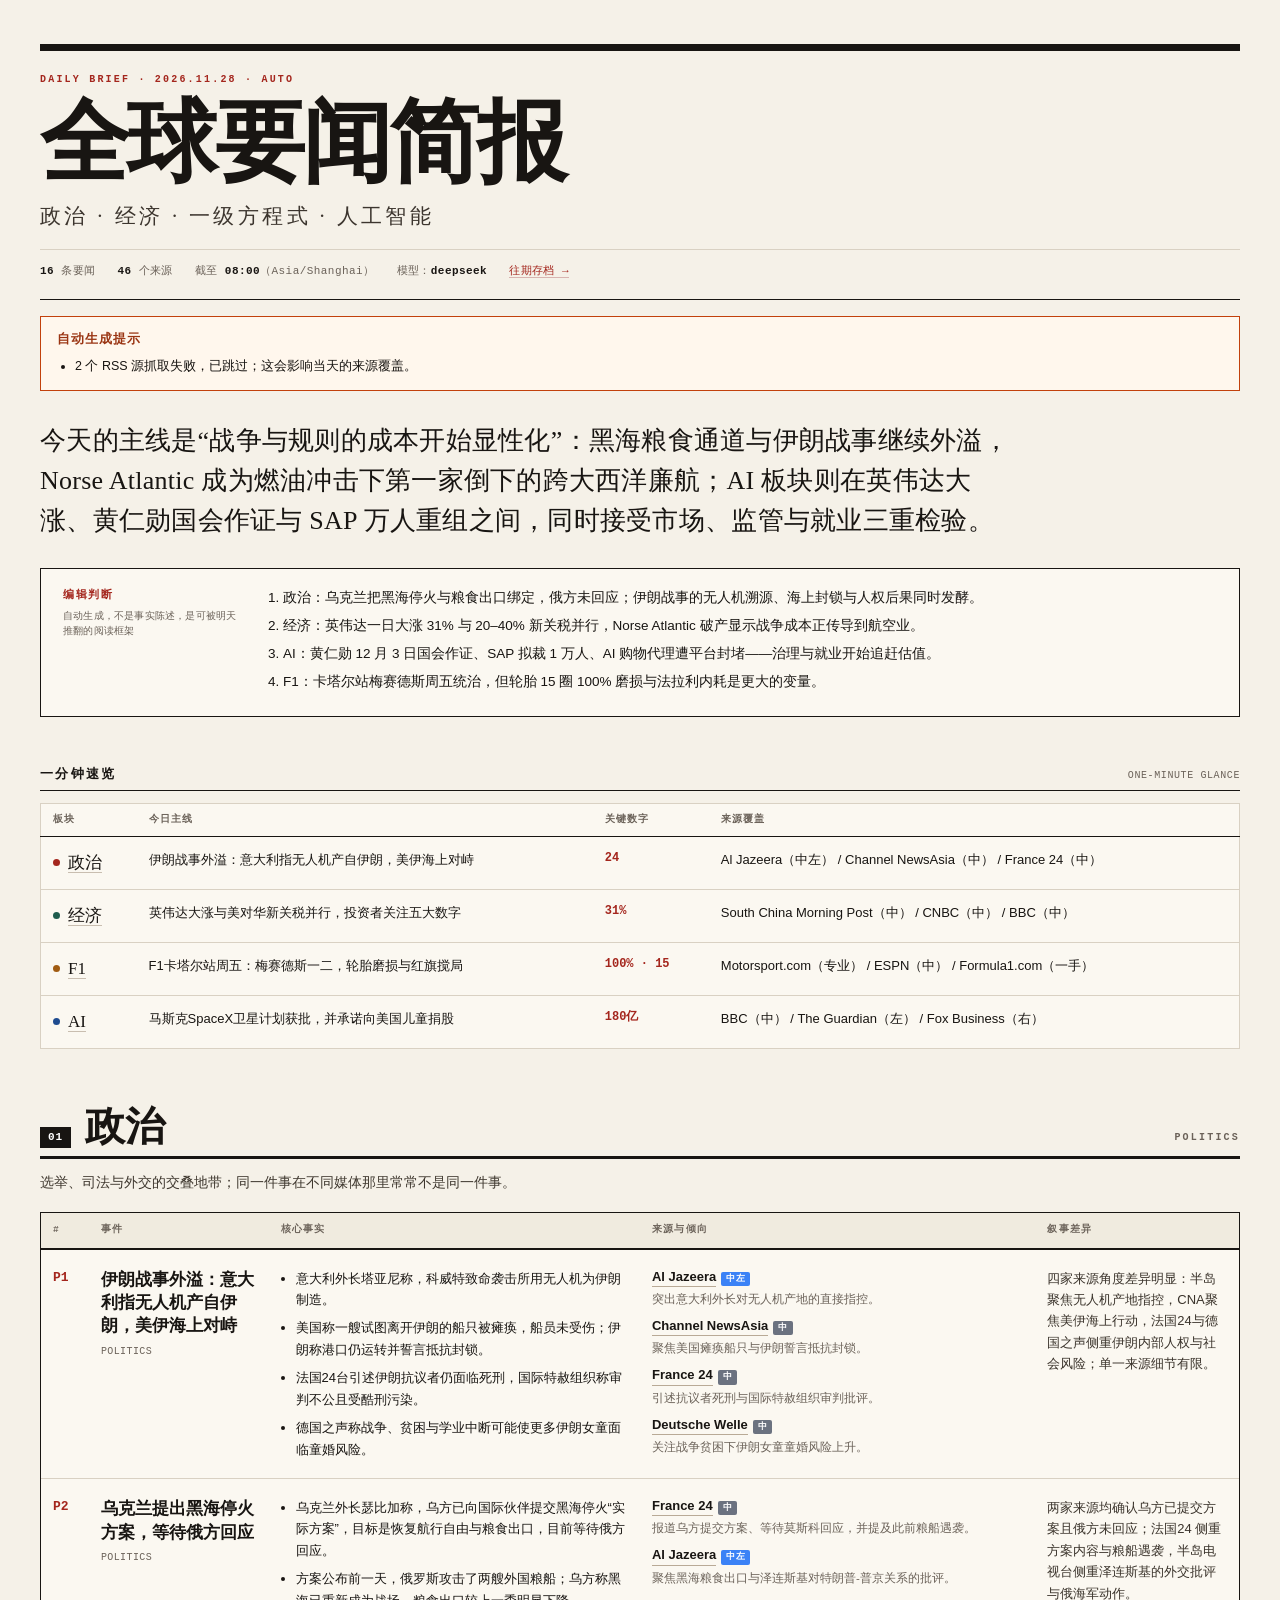
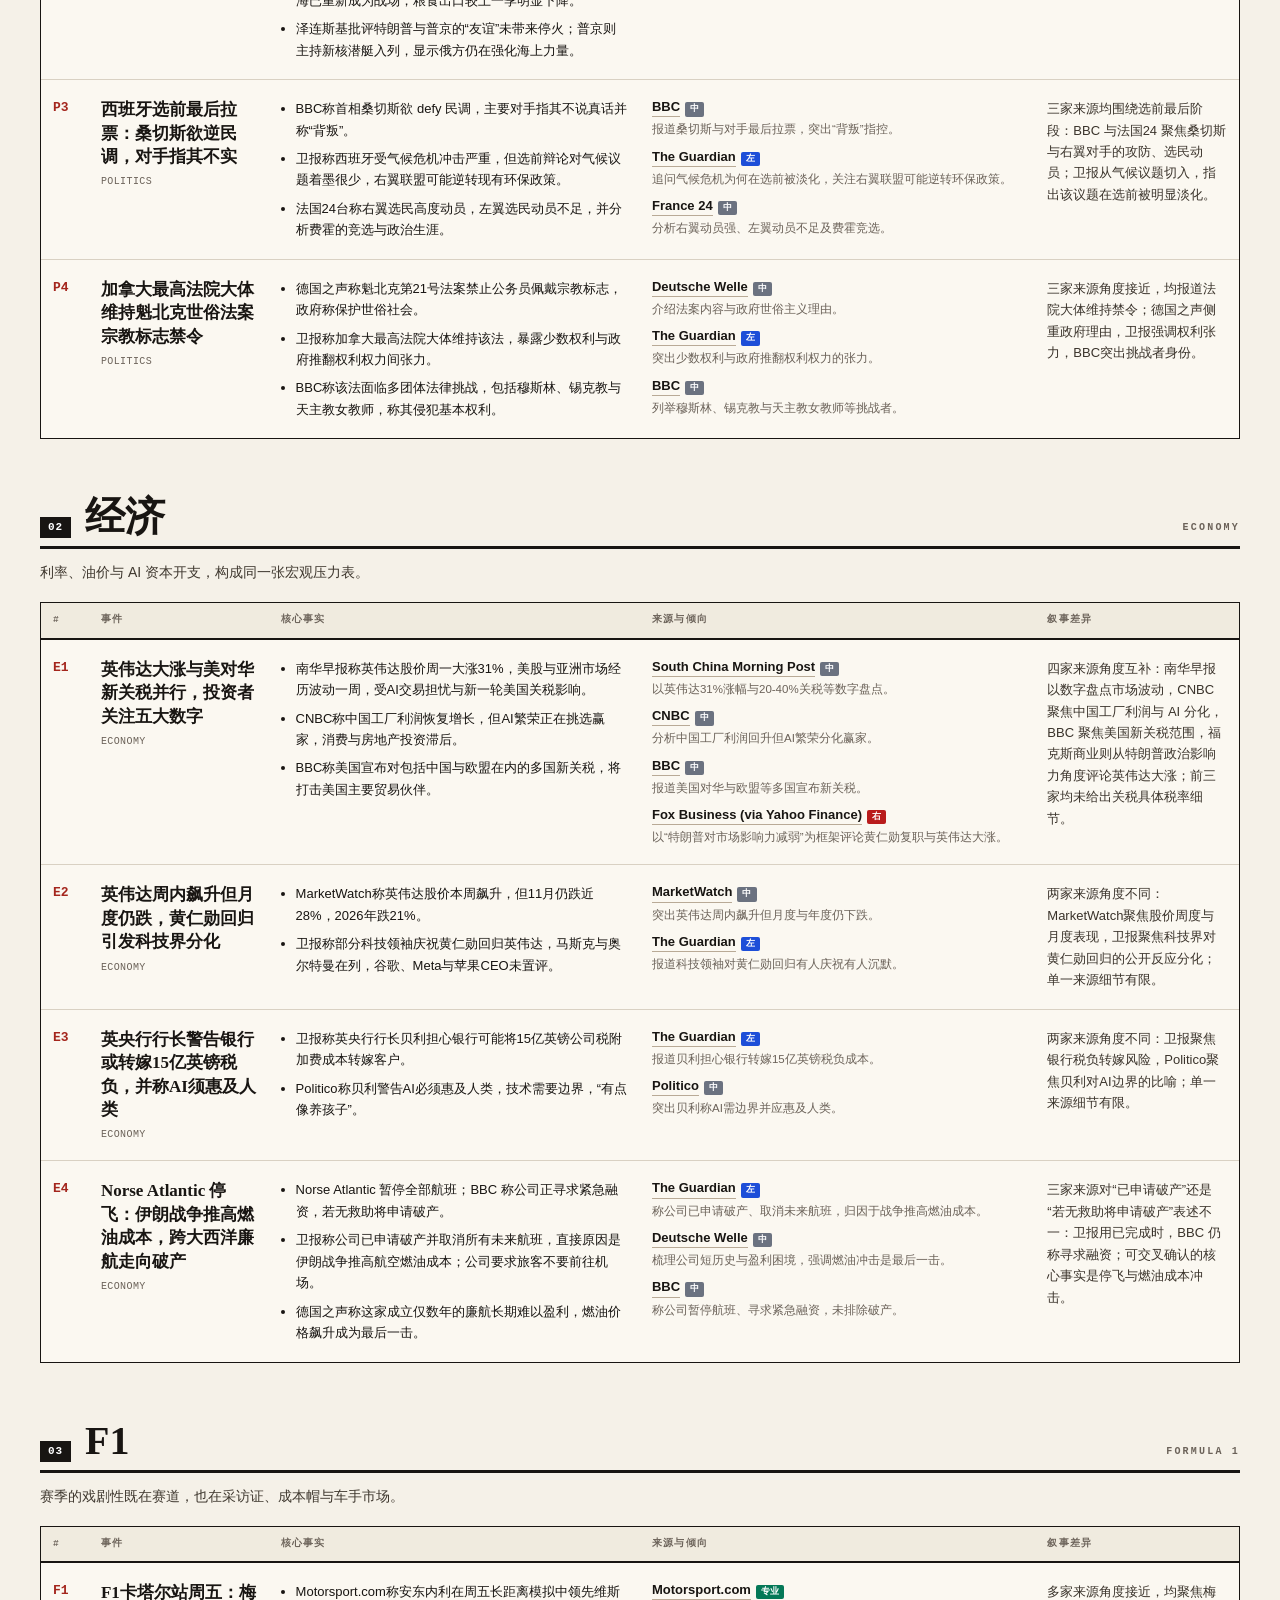
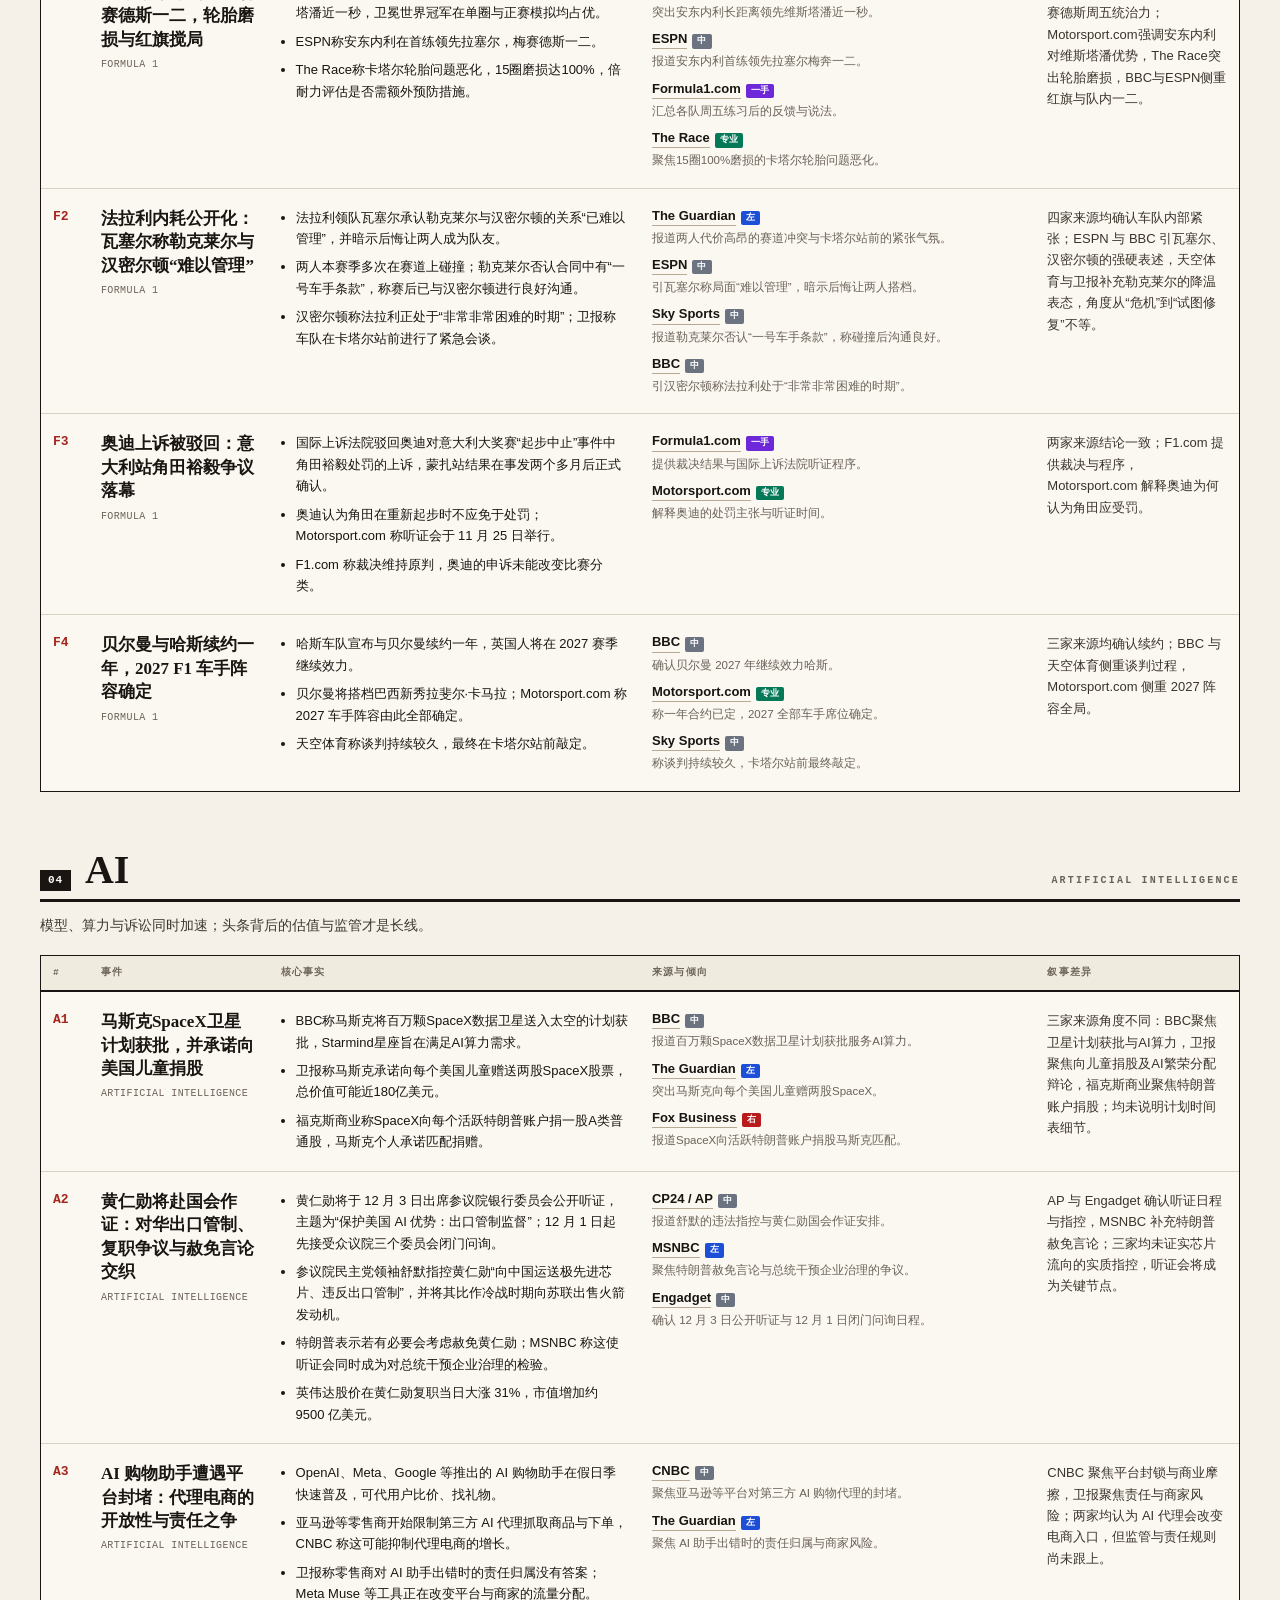
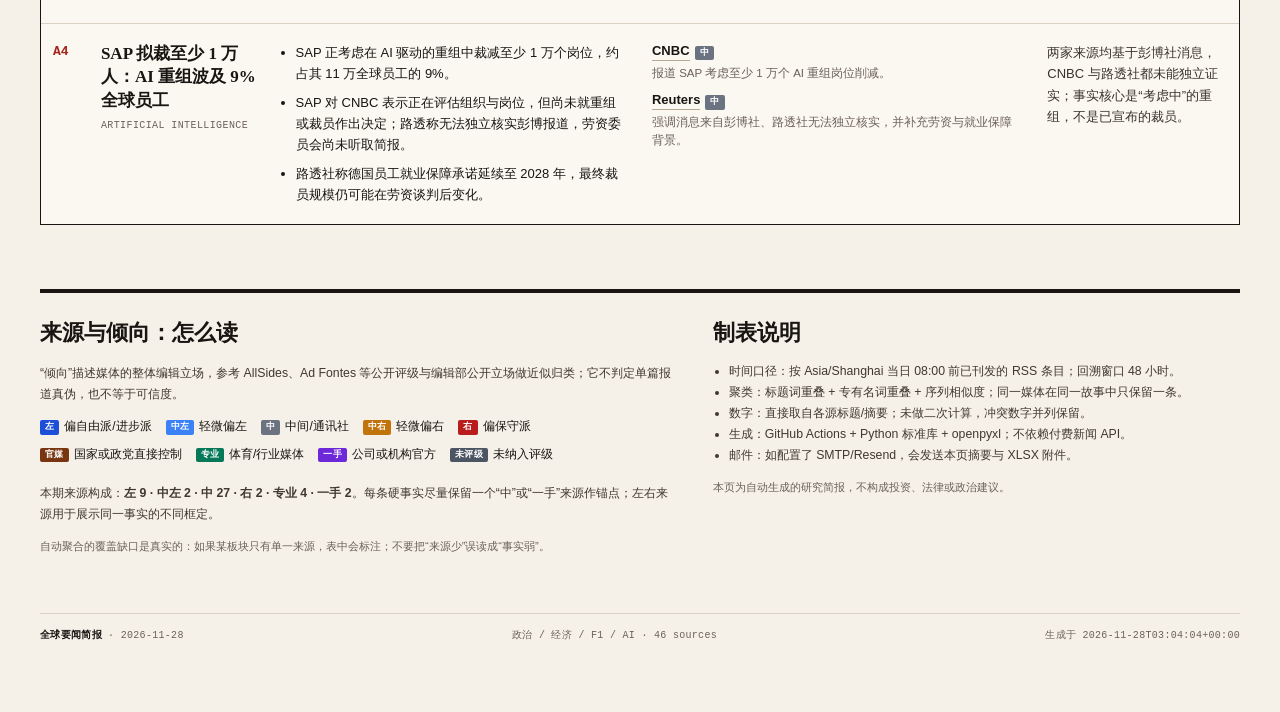
==== commit 3ce07c15: "brief: 2026-11-28 curated edition" ====
--- a/docs/index.html
+++ b/docs/index.html
@@ -1,112 +1,112 @@
-<!doctype html>
-<html lang="zh-CN"><head><meta charset="utf-8">
-<meta name="viewport" content="width=device-width,initial-scale=1">
-<title>全球要闻简报 · 2026-11-27</title>
-<style>:root{--paper:#f5f1e8;--ink:#181512;--muted:#6b6259;--line:#d9d1c3;--card:#fbf8f1;--red:#a4261d}
-*{box-sizing:border-box}
-html{scroll-behavior:smooth}
-body{margin:0;background:var(--paper);color:var(--ink);font-family:-apple-system,"Segoe UI","Noto Sans SC","PingFang SC","Microsoft YaHei",sans-serif;line-height:1.65;-webkit-font-smoothing:antialiased}
-.page{max-width:1440px;margin:0 auto;padding:44px 40px 72px}
-a{color:inherit}
-.masthead{border-top:7px solid var(--ink);border-bottom:1px solid var(--ink);padding:22px 0 18px;position:relative}
-.kicker{font:700 10px/1.4 ui-monospace,SFMono-Regular,Menlo,monospace;letter-spacing:.22em;color:var(--red);text-transform:uppercase}
-h1{font-family:"Noto Serif SC","Songti SC","STSong",Georgia,serif;font-size:clamp(46px,7vw,92px);line-height:.98;margin:12px 0 12px;letter-spacing:-.03em;font-weight:700}
-.sub{font-family:"Noto Serif SC","Songti SC",serif;font-size:clamp(15px,1.8vw,21px);letter-spacing:.16em;color:#3c352e}
-.meta{margin-top:16px;padding-top:12px;border-top:1px solid var(--line);font:500 11px/1.7 ui-monospace,SFMono-Regular,Menlo,monospace;letter-spacing:.04em;color:var(--muted);display:flex;flex-wrap:wrap;gap:6px 22px}
-.meta b{color:var(--ink);font-weight:700}
-.lede{margin:30px 0 8px;max-width:980px;font-family:"Noto Serif SC","Songti SC",serif;font-size:clamp(18px,2.2vw,26px);line-height:1.55;letter-spacing:.01em}
-.lede em{font-style:normal;background:linear-gradient(transparent 62%,#e7c9a9 62%);padding:0 2px}
-.takeaways{margin:26px 0 0;border:1px solid var(--ink);background:var(--card);padding:18px 22px 16px;display:grid;grid-template-columns:180px 1fr;gap:20px}
-.tk-head{font:700 11px/1.5 ui-monospace,monospace;letter-spacing:.14em;color:var(--red);text-transform:uppercase}
-.tk-head span{display:block;margin-top:6px;font:400 10px/1.5 ui-monospace,monospace;letter-spacing:.02em;color:var(--muted);text-transform:none}
-.takeaways ol{margin:0;padding-left:20px;font-size:13.5px}
-.takeaways li{margin-bottom:6px}
-h2.sec{font-family:"Noto Serif SC","Songti SC",serif;font-size:13px;letter-spacing:.18em;text-transform:uppercase;margin:46px 0 12px;padding-bottom:6px;border-bottom:1px solid var(--ink);display:flex;justify-content:space-between;align-items:baseline}
-h2.sec small{font:400 10px ui-monospace,monospace;letter-spacing:.06em;color:var(--muted);text-transform:none}
-.glance-table{width:100%;border-collapse:collapse;background:var(--card);border:1px solid var(--line)}
-.glance-table th{font:700 10px/1.4 ui-monospace,monospace;letter-spacing:.12em;color:var(--muted);text-align:left;padding:9px 12px;border-bottom:1px solid var(--ink);text-transform:uppercase;white-space:nowrap}
-.glance-table td{padding:12px;border-bottom:1px solid var(--line);vertical-align:top;font-size:13px}
-.glance-table tr:last-child td{border-bottom:0}
-.glance-table .cat{font-family:"Noto Serif SC",serif;font-size:17px;white-space:nowrap}
-.glance-table .cat i{display:inline-block;width:7px;height:7px;border-radius:50%;margin-right:8px;vertical-align:2px}
-.glance-table a{text-decoration:none;border-bottom:1px solid #c9beb0}
-.glance-table .num{font:700 12px/1.5 ui-monospace,monospace;color:var(--red);white-space:nowrap}
-.topic{margin-top:58px;scroll-margin-top:20px}
-.topic-head{display:flex;align-items:baseline;gap:14px;border-bottom:3px solid var(--ink);padding-bottom:8px}
-.topic-head .num{font:700 11px/1 ui-monospace,monospace;color:#fff;background:var(--ink);padding:5px 8px;letter-spacing:.08em}
-.topic-head h2{font-family:"Noto Serif SC","Songti SC",serif;font-size:clamp(28px,3.4vw,40px);margin:0;line-height:1}
-.topic-head .en{font:700 10px/1 ui-monospace,monospace;letter-spacing:.22em;color:var(--muted);margin-left:auto;text-align:right}
-.topic-blurb{margin:12px 0 18px;color:#3f382f;font-size:14px;max-width:900px}
-.table-wrap{overflow-x:auto;border:1px solid var(--ink);background:var(--card)}
-table.stories{width:100%;min-width:1120px;border-collapse:collapse}
-table.stories th{font:700 9.5px/1.5 ui-monospace,monospace;letter-spacing:.13em;color:var(--muted);text-align:left;padding:10px 12px;border-bottom:2px solid var(--ink);text-transform:uppercase;background:#f0ebdf;white-space:nowrap}
-table.stories td{vertical-align:top;padding:18px 12px;border-bottom:1px solid var(--line);font-size:13px}
-table.stories tr:last-child td{border-bottom:0}
-table.stories tbody tr:hover td{background:#fffdf6}
-.idx{font:700 12px/1.6 ui-monospace,monospace;color:var(--red);white-space:nowrap}
-.story-title{font-family:"Noto Serif SC","Songti SC",serif;font-size:17px;line-height:1.38;font-weight:700;margin-bottom:6px}
-.story-kicker{font:500 10px/1.5 ui-monospace,monospace;color:var(--muted);letter-spacing:.04em}
-.facts ul{margin:0;padding-left:15px}
-.facts li{margin-bottom:7px}
-.facts li:last-child{margin-bottom:0}
-.src{display:flex;flex-wrap:wrap;align-items:baseline;gap:5px;margin-bottom:9px}
-.src:last-child{margin-bottom:0}
-.src a{font-weight:700;text-decoration:none;border-bottom:1px solid #b9aa96;line-height:1.4}
-.src a:hover{border-bottom-color:var(--red);color:var(--red)}
-.badge{font:700 9px/1.6 ui-monospace,monospace;padding:0 5px;border-radius:2px;color:#fff;letter-spacing:.03em;white-space:nowrap}
-.b-left{background:#1d4ed8}.b-cl{background:#3b82f6}.b-c{background:#6b7280}.b-cr{background:#c2740c}.b-r{background:#b91c1c}.b-state{background:#78350f}.b-pro{background:#047857}.b-primary{background:#6d28d9}
-.angle{flex-basis:100%;color:var(--muted);font-size:11.5px;line-height:1.5;margin-top:-1px}
-.frame{font-size:12.5px;line-height:1.65;color:#3a332b}
-.frame b{color:var(--ink)}
-.legend{display:flex;flex-wrap:wrap;gap:8px 14px;margin:12px 0 18px;font-size:12px}
-.legend span{display:inline-flex;align-items:center;gap:5px}
-.method{margin-top:64px;border-top:4px solid var(--ink);padding-top:22px;display:grid;grid-template-columns:1.2fr 1fr;gap:40px}
-.method h2{font-family:"Noto Serif SC",serif;font-size:22px;margin:0 0 10px}
-.method p,.method li{font-size:12.3px;line-height:1.7;color:#40382f}
-.method ul{margin:0;padding-left:16px}
-.method .fine{font-size:11px;color:var(--muted);margin-top:12px}
-.footer{margin-top:46px;padding-top:14px;border-top:1px solid var(--line);display:flex;justify-content:space-between;gap:20px;font:500 10px/1.6 ui-monospace,monospace;color:var(--muted);letter-spacing:.03em}
-.footer b{color:var(--ink)}
-@media(max-width:900px){.page{padding:26px 14px 50px}.takeaways{grid-template-columns:1fr;gap:8px}.method{grid-template-columns:1fr;gap:18px}.meta{gap:4px 14px}}
-@media print{body{background:#fff}.page{max-width:none;padding:0}.table-wrap{overflow:visible}table.stories{min-width:0}.topic{break-inside:avoid}table.stories tr{break-inside:avoid}.masthead{border-top-width:4px}}
-.notice{border:1px solid #c2410c;background:#fff7ed;padding:12px 16px;margin:16px 0;font-size:12.5px;line-height:1.7}
-.notice b{color:#9a3412;letter-spacing:.08em}
-.notice ul{margin:6px 0 0;padding-left:18px}
-.empty{padding:28px;color:var(--muted);text-align:center}
-.b-other{background:#4b5563}
-.meta a{color:var(--red);text-decoration:none;border-bottom:1px solid #d8b4b0}
-</style></head><body><div class="page">
-<header class="masthead">
-  <div class="kicker">DAILY BRIEF · 2026.11.27 · AUTO</div>
-  <h1>全球要闻简报</h1>
-  <div class="sub">政治 · 经济 · 一级方程式 · 人工智能</div>
-  <div class="meta"><span><b>16</b> 条要闻</span><span><b>57</b> 个来源</span>
-  <span>截至 <b>08:00</b>（Asia/Shanghai）</span><span>模型：<b>deepseek</b></span>
-  <span><a href="archive.html">往期存档 →</a></span></div>
-</header>
-<div class="notice"><b>自动生成提示</b><ul><li>2 个 RSS 源抓取失败，已跳过；这会影响当天的来源覆盖。</li></ul></div>
-<p class="lede">今日四条线均呈现权力与规则的重塑：特朗普对俄乌与贸易议题同时施压，新西兰与欧洲政坛出现联盟算术变化；英伟达CEO更迭牵动芯片与关税；F1围绕车手关系、成本帽与赛历规则展开；AI则从卫星部署到购物代理引发责任与治理追问。</p>
-<aside class="takeaways"><div class="tk-head">编辑判断<span>自动生成，不是事实陈述，是可被明天推翻的阅读框架</span></div>
-<ol><li>特朗普第二任期外交与贸易动作并行，盟友与对手均需重新计算应对成本。</li><li>英伟达领导层变动成为科技与地缘政治交叉点，芯片流向与关税风险同步上升。</li><li>F1成本帽执行与车手市场落定，显示这项运动在财务与竞技间持续找平衡。</li><li>AI应用加速落地，但责任归属与出口管制漏洞仍是未解难题。</li></ol></aside>
-<h2 class="sec">一分钟速览 <small>ONE-MINUTE GLANCE</small></h2>
-<table class="glance-table"><thead><tr><th>板块</th><th>今日主线</th><th>关键数字</th><th>来源覆盖</th></tr></thead>
-<tbody><tr><td class="cat"><i style="background:#a4261d"></i><a href="#politics">政治</a></td><td>特朗普称普京可出席G20 泽连斯基批美施压不足</td><td class="num">—</td><td>New York Post（右） / Al Jazeera（中左） / BBC（中）</td></tr><tr><td class="cat"><i style="background:#1f5c4d"></i><a href="#economy">经济</a></td><td>英伟达股价飙升与美对华新关税搅动市场</td><td class="num">31%</td><td>South China Morning Post（中） / The Guardian（左） / CNBC（中）</td></tr><tr><td class="cat"><i style="background:#a15c12"></i><a href="#f1">F1</a></td><td>拉塞尔称对维斯塔潘批评觉得“挺有趣”</td><td class="num">—</td><td>The Guardian（左） / Motorsport.com（专业） / BBC（中）</td></tr><tr><td class="cat"><i style="background:#1e4b8f"></i><a href="#ai">AI</a></td><td>SpaceX获准部署百万颗轨道数据中心卫星</td><td class="num">180亿 · 100</td><td>BBC（中） / The Guardian（左） / Fox Business（右）</td></tr></tbody></table>
-<section class="topic" id="politics"><div class="topic-head"><span class="num">01</span><h2>政治</h2><span class="en">POLITICS</span></div><p class="topic-blurb">选举、司法与外交的交叠地带；同一件事在不同媒体那里常常不是同一件事。</p><div class="table-wrap"><table class="stories"><thead><tr><th style="width:4%">#</th><th style="width:15%">事件</th><th style="width:31%">核心事实</th><th style="width:33%">来源与倾向</th><th style="width:17%">叙事差异</th></tr></thead><tbody><tr><td class="idx">P1</td><td><div class="story-title">特朗普称普京可出席G20 泽连斯基批美施压不足</div><div class="story-kicker">POLITICS</div></td><td class="facts"><ul><li>特朗普表示，如果普京想参加G20，他“当然可以”，并称“我希望他来”。</li><li>特朗普称已敦促普京在歐洲“收手”，但未说明具体希望停止何种行为。</li><li>泽连斯基在BBC采访中批评特朗普与普京的“奇怪”友谊，称美国未在和谈中足够施压俄罗斯。</li></ul></td><td class="sources"><div class="src"><a href="https://nypost.com/2026/11/27/us-news/trump-says-putin-can-come-to-g20-if-he-wants-id-like-to-have-him/" target="_blank" rel="noopener">New York Post</a><span class="badge b-r">右</span><span class="angle">突出特朗普欢迎普京出席G20的表态。</span></div><div class="src"><a href="https://www.aljazeera.com/news/2026/11/27/zelenskyy-warns-of-major-russian-attack-as-trump-urges-putin-to-pull-back?traffic_source=rss" target="_blank" rel="noopener">Al Jazeera</a><span class="badge b-cl">中左</span><span class="angle">聚焦泽连斯基警告俄大规模攻击与特朗普促俄收手。</span></div><div class="src"><a href="https://www.bbc.co.uk/news/articles/c820q9wgrpyyo?at_medium=RSS&amp;at_campaign=rss" target="_blank" rel="noopener">BBC</a><span class="badge b-c">中</span><span class="angle">强调泽连斯基批评特朗普与普京友谊“奇怪”。</span></div><div class="src"><a href="https://www.jpost.com/international/internationalrussia-ukraine-war/article-916305" target="_blank" rel="noopener">The Jerusalem Post</a><span class="badge b-cr">中右</span><span class="angle">突出特朗普促俄停止侵略并称俄乌领导人互恨。</span></div></td><td class="frame">右翼来源聚焦特朗普对普京出席G20的开放态度；中左与中间来源突出泽连斯基的批评与对俄施压不足；中右来源强调特朗普敦促俄停止侵略但措辞模糊。</td></tr><tr><td class="idx">P2</td><td><div class="story-title">新西兰执政联盟最终计票差一席过半</div><div class="story-kicker">POLITICS</div></td><td class="facts"><ul><li>特别票统计后，新西兰中右翼执政联盟赢得65席，距多数所需席位差一席。</li><li>初步结果曾显示该联盟多出两席优势，最终计票逆转了这一差距。</li><li>新成立的Opportunity党处于可左右下一届议会组阁的位置；若无法组阁，新西兰可能重新大选。</li></ul></td><td class="sources"><div class="src"><a href="https://www.aljazeera.com/video/newsfeed/2026/11/27/new-zealands-opportunity-party-poised-to-become-election-kingmaker?traffic_source=rss" target="_blank" rel="noopener">Al Jazeera</a><span class="badge b-cl">中左</span><span class="angle">突出Opportunity党可左右新议会组阁方向。</span></div><div class="src"><a href="https://www.jpost.com/international/article-916303" target="_blank" rel="noopener">The Jerusalem Post</a><span class="badge b-cr">中右</span><span class="angle">强调最终计票后执政联盟65席差一席过半。</span></div><div class="src"><a href="https://www.bbc.co.uk/news/articles/c670278qk879o?at_medium=RSS&amp;at_campaign=rss" target="_blank" rel="noopener">BBC</a><span class="badge b-c">中</span><span class="angle">报道国家党领导的右翼执政 bloc 未达多数。</span></div><div class="src"><a href="https://www.channelnewsasia.com/world/new-zealand-ruling-coalition-majority-elections-6586571" target="_blank" rel="noopener">Channel NewsAsia</a><span class="badge b-c">中</span><span class="angle">指出若无法组阁新西兰可能重新大选。</span></div></td><td class="frame">中左来源聚焦Opportunity党成为造王者；中右与中间来源强调执政联盟差一席未过半及组阁或重选风险。</td></tr><tr><td class="idx">P3</td><td><div class="story-title">欧盟领导人准备在科技税防务乌克兰问题上与特朗普交锋</div><div class="story-kicker">POLITICS</div></td><td class="facts"><ul><li>Politico报道称，欧洲各国政府现在更愿意直面美国总统，并引述“我们有什么可失去的？”</li><li>特朗普在感恩节帖文中称中期选举前发布的联邦经济数据“虚假”，但未提供证据，并要求调查。</li><li>特朗普与北约秘书长吕特在佛州会面，敦促俄罗斯避免采取扩大乌克兰战争的行为；特朗普政府同时提议对主要贸易伙伴加征新关税。</li></ul></td><td class="sources"><div class="src"><a href="https://www.politico.eu/article/eu-leaders-brave-clash-with-trump-over-tech-tax-defense-ukraine/?utm_source=RSS_Feed&amp;utm_medium=RSS&amp;utm_campaign=RSS_Syndication" target="_blank" rel="noopener">Politico</a><span class="badge b-c">中</span><span class="angle">称欧洲政府更愿直面特朗普并引述“有何可失”。</span></div><div class="src"><a href="https://www.theguardian.com/us-news/2026/nov/26/trump-fake-economic-figures-midterms" target="_blank" rel="noopener">The Guardian</a><span class="badge b-left">左</span><span class="angle">突出特朗普无证据称中期选举前经济数据“虚假”。</span></div><div class="src"><a href="https://www.foxnews.com/politics/trump-nato-chief-push-russia-avoid-actions-expand-war-ukraine" target="_blank" rel="noopener">Fox News</a><span class="badge b-r">右</span><span class="angle">强调特朗普与北约秘书长促俄避免扩大乌克兰战争。</span></div><div class="src"><a href="https://www.npr.org/2026/11/26/nx-s1-6054103/trump-administration-proposes-new-tariffs-on-goods-from-major-u-s-trading-partners" target="_blank" rel="noopener">NPR</a><span class="badge b-cl">中左</span><span class="angle">报道特朗普政府提议对主要贸易伙伴加征新关税并遇反对。</span></div></td><td class="frame">中间来源突出欧盟与特朗普在科技税、防务、乌克兰上的潜在冲突；左翼来源聚焦特朗普无证据指控经济数据造假；右翼来源强调特朗普与北约促俄避免扩大战争；中左来源关注新关税遭民主党与自由贸易者反对。</td></tr><tr><td class="idx">P4</td><td><div class="story-title">加沙一夜十人死亡 哈马斯权衡回应以色列</div><div class="story-kicker">POLITICS</div></td><td class="facts"><ul><li>据希法医院与阿克萨烈士医院官员，五次以军打击和一次枪击在夜间及周四造成加沙10名巴勒斯坦人死亡。</li><li>哈马斯官员哈亚称，哈马斯正权衡对以色列定点清除高级官员的回应，但未说明具体措施。</li><li>在加沙被以色列炸死的巴勒斯坦记者玛丽亚姆·达加获追授Rory Peck奖，与两名美联社同事共享。</li></ul></td><td class="sources"><div class="src"><a href="https://www.france24.com/en/hamas-weighs-response-after-israel-kills-10-people-in-gaza" target="_blank" rel="noopener">France 24</a><span class="badge b-c">中</span><span class="angle">报道加沙夜间五次打击与枪击致10人死亡。</span></div><div class="src"><a href="https://www.jpost.com/israel-news/defense-news/article-916264" target="_blank" rel="noopener">The Jerusalem Post</a><span class="badge b-cr">中右</span><span class="angle">突出哈马斯权衡对以定点清除高官的回应。</span></div><div class="src"><a href="https://www.theguardian.com/media/2026/nov/25/palestinian-journalist-killed-by-israel-in-gaza-wins-rory-peck-prize" target="_blank" rel="noopener">The Guardian</a><span class="badge b-left">左</span><span class="angle">聚焦遇难以色列空袭的巴记者获Rory Peck奖。</span></div></td><td class="frame">中间来源聚焦伤亡数字与哈马斯回应；中右来源突出哈马斯权衡对定点清除的回应；左翼来源关注遇难记者获追授奖项。</td></tr></tbody></table></div></section><section class="topic" id="economy"><div class="topic-head"><span class="num">02</span><h2>经济</h2><span class="en">ECONOMY</span></div><p class="topic-blurb">利率、油价与 AI 资本开支，构成同一张宏观压力表。</p><div class="table-wrap"><table class="stories"><thead><tr><th style="width:4%">#</th><th style="width:15%">事件</th><th style="width:31%">核心事实</th><th style="width:33%">来源与倾向</th><th style="width:17%">叙事差异</th></tr></thead><tbody><tr><td class="idx">E1</td><td><div class="story-title">英伟达股价飙升与美对华新关税搅动市场</div><div class="story-kicker">ECONOMY</div></td><td class="facts"><ul><li>英伟达股价周一大涨31%，随后美股与亚洲市场经历波动一周，AI交易与新一轮美国关税引发担忧。</li><li>美国宣布对包括中国和欧盟在内的多个主要贸易伙伴加征新关税。</li><li>中国工厂利润恢复增长，但AI相关制造与出口驱动增长，消费与房地产投资滞后。</li></ul></td><td class="sources"><div class="src"><a href="https://www.scmp.com/business/china-business/article/3375991/nvidias-31-surge-20-40-us-tariffs-china-5-figures-investors-are-watching-week" target="_blank" rel="noopener">South China Morning Post</a><span class="badge b-c">中</span><span class="angle">列举英伟达31%涨幅与对华20-40%关税等五个数字。</span></div><div class="src"><a href="https://www.theguardian.com/technology/2026/nov/26/jensen-huang-nvidia-tech" target="_blank" rel="noopener">The Guardian</a><span class="badge b-left">左</span><span class="angle">突出科技领袖对黄仁勋回归有的欢呼有的沉默。</span></div><div class="src"><a href="https://www.cnbc.com/2026/11/27/china-industrial-profits-october.html" target="_blank" rel="noopener">CNBC</a><span class="badge b-c">中</span><span class="angle">分析中国工厂利润回升但AI繁荣挑选赢家。</span></div><div class="src"><a href="https://www.bbc.co.uk/news/articles/c893r9ke5p97o?at_medium=RSS&amp;at_campaign=rss" target="_blank" rel="noopener">BBC</a><span class="badge b-c">中</span><span class="angle">报道美国对包括中国和欧盟等多国宣布新关税。</span></div></td><td class="frame">中间来源分别聚焦英伟达股价与关税、中国工厂利润的AI分化；左翼来源关注科技领袖对黄仁勋回归的不同反应；中间来源报道美国新关税范围。</td></tr><tr><td class="idx">E2</td><td><div class="story-title">西班牙德科斯将接任欧洲央行行长</div><div class="story-kicker">ECONOMY</div></td><td class="facts"><ul><li>西班牙前央行行长巴勃罗·埃尔南德斯·德科斯赢得欧盟最大国家支持，将接替拉加德出任欧洲央行行长。</li><li>德科斯将在政治不确定与增长波动时期领导欧洲央行。</li><li>欧洲领导人已同意提名德科斯，欧洲央行面临应对高通胀与借贷压力的挑战。</li></ul></td><td class="sources"><div class="src"><a href="https://www.cnbc.com/2026/11/26/pablo-hernandez-de-cos-ecb-president.html" target="_blank" rel="noopener">CNBC</a><span class="badge b-c">中</span><span class="angle">称德科斯将领导欧洲央行进入政治不确定期。</span></div><div class="src"><a href="https://www.theguardian.com/business/2026/nov/26/spain-pablo-hernandez-de-cos-next-ecb-president" target="_blank" rel="noopener">The Guardian</a><span class="badge b-left">左</span><span class="angle">报道德科斯赢得欧盟最大国家支持接任行长。</span></div><div class="src"><a href="https://www.france24.com/en/spain-s-de-cos-chosen-as-next-ecb-president" target="_blank" rel="noopener">France 24</a><span class="badge b-c">中</span><span class="angle">称欧洲领导人同意提名德科斯接替拉加德。</span></div></td><td class="frame">中间与左翼来源角度接近，均聚焦德科斯赢得支持并接替拉加德，仅措辞详略不同。</td></tr><tr><td class="idx">E3</td><td><div class="story-title">英伟达暂停东南亚服务器出货 亚洲AI押注承压</div><div class="story-kicker">ECONOMY</div></td><td class="facts"><ul><li>英伟达已告知制造伙伴暂停向马来西亚、新加坡、泰国和印度尼西亚出货服务器，因美国收紧对华AI芯片限制。</li><li>亚洲股市在黄仁勋重返英伟达CEO后经历剧烈波动。</li><li>德国之声报道，中国企业常利用东南亚离岸算力规避美国芯片限制，美国正试图阻止。</li></ul></td><td class="sources"><div class="src"><a href="https://www.bbc.co.uk/news/articles/cqevr4lnd1nxo?at_medium=RSS&amp;at_campaign=rss" target="_blank" rel="noopener">BBC</a><span class="badge b-c">中</span><span class="angle">问亚洲对英伟达的大押注在黄仁勋回归后走向何方。</span></div><div class="src"><a href="https://techcrunch.com/2026/11/26/nvidia-hits-pause-on-chip-shipments-to-southeast-asia/" target="_blank" rel="noopener">TechCrunch</a><span class="badge b-c">中</span><span class="angle">报道英伟达暂停向东南亚四国出货服务器。</span></div><div class="src"><a href="https://www.dw.com/en/how-chinese-companies-circumvent-chips-sanctions-in-southeast-asia/a-80041002?maca=en-rss-en-world-4025-rdf" target="_blank" rel="noopener">Deutsche Welle</a><span class="badge b-c">中</span><span class="angle">解析中国企业如何利用东南亚规避芯片制裁。</span></div></td><td class="frame">中间来源分别聚焦亚洲AI押注风险与英伟达暂停出货；中间来源德国之声从中国规避制裁角度补充背景。</td></tr><tr><td class="idx">E4</td><td><div class="story-title">港交所倾向保留午休 延长早晚交易时段</div><div class="story-kicker">ECONOMY</div></td><td class="facts"><ul><li>据多个消息源，港交所倾向在延长早晚交易时段的同时保留传统午间休市。</li><li>港交所运营商正考虑延长交易日两端时间，而非取消午休。</li><li>另据BBC报道，香港一场翻新工程引发的火灾造成168人死亡，一年后家属仍在等待正义。</li></ul></td><td class="sources"><div class="src"><a href="https://www.scmp.com/business/markets/article/3375915/lets-keep-doing-lunch-hong-kong-exchange-leans-towards-keeping-noon-break-sources-say" target="_blank" rel="noopener">South China Morning Post</a><span class="badge b-c">中</span><span class="angle">称港交所倾向保留午休并延长早晚交易。</span></div><div class="src"><a href="https://www.bbc.co.uk/news/articles/cqx2wrkyrdn8o?at_medium=RSS&amp;at_campaign=rss" target="_blank" rel="noopener">BBC</a><span class="badge b-c">中</span><span class="angle">报道香港翻新火灾致168人死亡一年后家属等正义。</span></div></td><td class="frame">两条来源主题不同：中间来源报道港交所交易时段调整倾向；中间来源报道火灾后续追责。角度不重叠。</td></tr></tbody></table></div></section><section class="topic" id="f1"><div class="topic-head"><span class="num">03</span><h2>F1</h2><span class="en">FORMULA 1</span></div><p class="topic-blurb">赛季的戏剧性既在赛道，也在采访证、成本帽与车手市场。</p><div class="table-wrap"><table class="stories"><thead><tr><th style="width:4%">#</th><th style="width:15%">事件</th><th style="width:31%">核心事实</th><th style="width:33%">来源与倾向</th><th style="width:17%">叙事差异</th></tr></thead><tbody><tr><td class="idx">F1</td><td><div class="story-title">拉塞尔称对维斯塔潘批评觉得“挺有趣”</div><div class="story-kicker">FORMULA 1</div></td><td class="facts"><ul><li>拉塞尔表示无意继续与维斯塔潘的争执，称其可避免且不必要，但承认“挺有趣”。</li><li>维斯塔潘此前在拉斯维加斯大奖赛后称拉塞尔“低于我的水平”。</li><li>天空体育评论员称两人之争“对这项运动真的很酷”，拉斯维加斯周末重新点燃了红牛与梅赛德斯车手间的紧张。</li></ul></td><td class="sources"><div class="src"><a href="https://www.theguardian.com/sport/2026/nov/26/ill-do-my-talking-on-the-track-says-russell-after-verstappen-jibe" target="_blank" rel="noopener">The Guardian</a><span class="badge b-left">左</span><span class="angle">突出拉塞尔称争执可避免且“挺有趣”。</span></div><div class="src"><a href="https://www.motorsport.com/f1/news/george-russell-gets-under-max-verstappens-skin-more-than-any-other-driver-says-f1-pundit/10877980/?utm_source=RSS&amp;utm_medium=referral&amp;utm_campaign=RSS-F1&amp;utm_term=News&amp;utm_content=www" target="_blank" rel="noopener">Motorsport.com</a><span class="badge b-pro">专业</span><span class="angle">引评论员称维斯塔潘与拉塞尔之争对F1很酷。</span></div><div class="src"><a href="https://www.bbc.co.uk/sport/formula1/articles/c5lykr98yd88o?at_medium=RSS&amp;at_campaign=rss" target="_blank" rel="noopener">BBC</a><span class="badge b-c">中</span><span class="angle">报道拉塞尔觉得维斯塔潘批评“挺有趣”。</span></div><div class="src"><a href="https://www.formula1.com/en/latest/article/it-was-quite-amusing-russell-shares-his-reaction-to-verstappens-las-vegas-comments.6sv6Xkop4lBcCxge8ZgxXv" target="_blank" rel="noopener">Formula1.com</a><span class="badge b-primary">一手</span><span class="angle">称拉塞尔回应维斯塔潘拉斯维加斯言论。</span></div></td><td class="frame">左翼与中间来源聚焦拉塞尔淡化争执并称有趣；专业来源强调 rivalry 对运动是谈资；一手来源仅称拉塞尔回应拉斯维加斯言论。</td></tr><tr><td class="idx">F2</td><td><div class="story-title">卡塔尔大奖赛预期满座 轮胎规则成焦点</div><div class="story-kicker">FORMULA 1</div></td><td class="facts"><ul><li>卡塔尔大奖赛组织方预计2026年F1比赛将“满座”，尽管赛前存在地区冲突。</li><li>F1本周末重返中东，进行2026赛季最后两场背靠背比赛。</li><li>倍耐力与FIA在卡塔尔重新实施严格的最大 stint 限制，迈凯伦指出早期进站陷阱。</li></ul></td><td class="sources"><div class="src"><a href="https://www.the-race.com/business/qatar-gp-expects-2026-f1-race-sell-out/" target="_blank" rel="noopener">The Race</a><span class="badge b-pro">专业</span><span class="angle">称卡塔尔预计2026年F1比赛满座。</span></div><div class="src"><a href="https://www.skysports.com/f1/news/12433/13615090/qatar-gp-explaining-2026-tyre-limit-rule-and-what-impact-it-will-have-on-f1-race-weekend-at-lusail-international-circuit" target="_blank" rel="noopener">Sky Sports</a><span class="badge b-c">中</span><span class="angle">问轮胎限制规则对卡塔尔大奖赛有何影响。</span></div><div class="src"><a href="https://www.formula1.com/en/latest/article/all-the-stories-that-got-the-qatar-paddock-talking.7oePpDkNxzG1j0359UuyOo" target="_blank" rel="noopener">Formula1.com</a><span class="badge b-primary">一手</span><span class="angle">回顾卡塔尔围场赛前热议的故事。</span></div><div class="src"><a href="https://www.motorsport.com/f1/news/mclaren-flags-the-crucial-early-stop-trap-inside-qatars-raised-27-lap-tire-rule/10877828/?utm_source=RSS&amp;utm_medium=referral&amp;utm_campaign=RSS-F1&amp;utm_term=News&amp;utm_content=www" target="_blank" rel="noopener">Motorsport.com</a><span class="badge b-pro">专业</span><span class="angle">指出迈凯伦警示27圈规则下的早停陷阱。</span></div></td><td class="frame">专业来源分别聚焦满座预期与轮胎规则策略陷阱；中间来源关注轮胎限制规则影响；一手来源回顾围场话题。</td></tr><tr><td class="idx">F3</td><td><div class="story-title">贝尔曼确认2027年继续效力哈斯车队</div><div class="story-kicker">FORMULA 1</div></td><td class="facts"><ul><li>哈斯车队宣布，21岁英国车手奥利弗·贝尔曼将在2027年F1赛季继续效力。</li><li>贝尔曼的续约谈判持续较长时间，最终在卡塔尔大奖赛周末前确认。</li><li>贝尔曼将搭档巴西新秀拉斐尔·卡马拉，2027年车手阵容正式确定。</li></ul></td><td class="sources"><div class="src"><a href="https://www.bbc.co.uk/sport/formula1/articles/cqx2wxyk7343o?at_medium=RSS&amp;at_campaign=rss" target="_blank" rel="noopener">BBC</a><span class="badge b-c">中</span><span class="angle">报道贝尔曼2027年继续为哈斯车队比赛。</span></div><div class="src"><a href="https://www.the-race.com/formula-1/ollie-bearman-2027-haas-f1-deal-drawn-out-renewal/" target="_blank" rel="noopener">The Race</a><span class="badge b-pro">专业</span><span class="angle">称贝尔曼在拖长续约后终于获2027哈斯合同。</span></div><div class="src"><a href="https://www.formula1.com/en/latest/article/im-looking-forward-to-the-future-bearman-reflects-on-new-haas-deal-and-hopes-of-dream-ferrari-drive.2HEQCXu8ItvVTJrmYBR5H1" target="_blank" rel="noopener">Formula1.com</a><span class="badge b-primary">一手</span><span class="angle">称贝尔曼谈新哈斯合同与法拉利希望。</span></div><div class="src"><a href="https://www.motorsport.com/f1/news/oliver-bearman-locks-in-haas-f1-seat-as-2027-grid-officially-set/10877802/?utm_source=RSS&amp;utm_medium=referral&amp;utm_campaign=RSS-F1&amp;utm_term=News&amp;utm_content=www" target="_blank" rel="noopener">Motorsport.com</a><span class="badge b-pro">专业</span><span class="angle">报道贝尔曼锁定哈斯席位2027阵容确定。</span></div></td><td class="frame">中间与专业来源均聚焦续约确认，专业来源强调谈判拖长与阵容落定，一手来源补充贝尔曼对法拉利的期望。</td></tr><tr><td class="idx">F4</td><td><div class="story-title">威廉姆斯2025赛季超成本帽62.7万英镑</div><div class="story-kicker">FORMULA 1</div></td><td class="facts"><ul><li>FIA认定威廉姆斯在2025赛季“非故意”违反F1成本帽，超支62.7万英镑。</li><li>威廉姆斯与阿尔派均与FIA达成接受违约协议，威廉姆斯受体育处罚，阿尔派被罚款。</li><li>威廉姆斯因轻微超支被处以财务与空气动力学测试处罚。</li></ul></td><td class="sources"><div class="src"><a href="https://www.bbc.co.uk/sport/formula1/articles/cxj05mv79z0do?at_medium=RSS&amp;at_campaign=rss" target="_blank" rel="noopener">BBC</a><span class="badge b-c">中</span><span class="angle">报道威廉姆斯非故意超成本帽62.7万英镑。</span></div><div class="src"><a href="https://www.the-race.com/business/williams-and-alpine-breached-f1s-cost-cap-in-2025/" target="_blank" rel="noopener">The Race</a><span class="badge b-pro">专业</span><span class="angle">称威廉姆斯与阿尔派2025年均违反成本帽。</span></div><div class="src"><a href="https://www.motorsport.com/f1/news/williams-breaches-2025-f1-cost-cap-reveals-penalty/10877740/?utm_source=RSS&amp;utm_medium=referral&amp;utm_campaign=RSS-F1&amp;utm_term=News&amp;utm_content=www" target="_blank" rel="noopener">Motorsport.com</a><span class="badge b-pro">专业</span><span class="angle">报道两车队与FIA达成协议威廉姆斯受体育处罚。</span></div><div class="src"><a href="https://www.skysports.com/f1/news/12433/13616434/williams-in-minor-breach-of-f1-cost-cap-and-take-financial-and-wind-tunnel-time-penalties" target="_blank" rel="noopener">Sky Sports</a><span class="badge b-c">中</span><span class="angle">称威廉姆斯因轻微超支受财务与风洞测试处罚。</span></div></td><td class="frame">中间来源聚焦威廉姆斯超支金额与处罚；专业来源强调两家车队均违规及威廉姆斯程序性违规；中间来源称轻微超支后受罚。</td></tr></tbody></table></div></section><section class="topic" id="ai"><div class="topic-head"><span class="num">04</span><h2>AI</h2><span class="en">ARTIFICIAL INTELLIGENCE</span></div><p class="topic-blurb">模型、算力与诉讼同时加速；头条背后的估值与监管才是长线。</p><div class="table-wrap"><table class="stories"><thead><tr><th style="width:4%">#</th><th style="width:15%">事件</th><th style="width:31%">核心事实</th><th style="width:33%">来源与倾向</th><th style="width:17%">叙事差异</th></tr></thead><tbody><tr><td class="idx">A1</td><td><div class="story-title">SpaceX获准部署百万颗轨道数据中心卫星</div><div class="story-kicker">ARTIFICIAL INTELLIGENCE</div></td><td class="facts"><ul><li>SpaceX获FCC批准部署100万颗轨道数据中心卫星，该提案曾遭亚马逊等反对。</li><li>该Starmind星座旨在以最具成本与能源效率的方式满足AI算力增长需求。</li><li>马斯克承诺向每个美国儿童赠送两股SpaceX股票，总价值可能接近180亿美元；SpaceX还将向活跃的Trump Accounts捐赠一股A类普通股，马斯克个人匹配。</li></ul></td><td class="sources"><div class="src"><a href="https://www.bbc.co.uk/news/articles/cwp836l8n1jgo?at_medium=RSS&amp;at_campaign=rss" target="_blank" rel="noopener">BBC</a><span class="badge b-c">中</span><span class="angle">报道马斯克百万颗SpaceX数据卫星计划获批。</span></div><div class="src"><a href="https://www.theguardian.com/technology/2026/nov/26/elon-musk-pledges-to-give-two-spacex-shares-to-every-child-in-the-us" target="_blank" rel="noopener">The Guardian</a><span class="badge b-left">左</span><span class="angle">称马斯克承诺给每个美国儿童两股SpaceX。</span></div><div class="src"><a href="https://www.foxbusiness.com/markets/elon-musk-spacex-pledge-major-stock-donations-active-trump-accounts" target="_blank" rel="noopener">Fox Business</a><span class="badge b-r">右</span><span class="angle">突出SpaceX向活跃Trump Accounts捐赠股票。</span></div><div class="src"><a href="https://www.cnbc.com/2026/11/25/spacex-fcc-satellite-approval.html" target="_blank" rel="noopener">CNBC</a><span class="badge b-c">中</span><span class="angle">报道SpaceX获FCC批准部署百万轨道数据中心卫星。</span></div></td><td class="frame">中间来源聚焦FCC批准与卫星部署；左翼来源突出马斯克向儿童赠股；右翼来源强调向Trump Accounts捐赠股票。</td></tr><tr><td class="idx">A2</td><td><div class="story-title">黄仁勋回归英伟达引发深度伪造与行为准则讨论</div><div class="story-kicker">ARTIFICIAL INTELLIGENCE</div></td><td class="facts"><ul><li>The Verge报道，黄仁勋在伊维萨岛派对的深度伪造视频在Instagram获近600万次观看。</li><li>TechCrunch称黄仁勋违反英伟达行为准则，员工可能不会忘记。</li><li>CNBC报道丹尼餐厅欢迎黄仁勋回归英伟达CEO，并恢复了一块纪念牌匾。</li></ul></td><td class="sources"><div class="src"><a href="https://www.scmp.com/tech/tech-war/article/3375909/laila-khawaja-how-jensen-huang-saga-resets-us-china-tech-rivalry" target="_blank" rel="noopener">South China Morning Post</a><span class="badge b-c">中</span><span class="angle">分析黄仁勋事件如何重置美中科技竞争。</span></div><div class="src"><a href="https://www.theverge.com/tech/1041222/jensen-huang-nvidia-scandal-deepfakes" target="_blank" rel="noopener">The Verge</a><span class="badge b-cl">中左</span><span class="angle">称黄仁勋深度伪造视频成热门AI垃圾内容。</span></div><div class="src"><a href="https://www.cnbc.com/2026/11/26/dennys-jensen-huang-nvidia.html" target="_blank" rel="noopener">CNBC</a><span class="badge b-c">中</span><span class="angle">报道丹尼餐厅欢迎黄仁勋回归并恢复牌匾。</span></div><div class="src"><a href="https://techcrunch.com/2026/11/25/jensen-huang-broke-nvidias-code-of-conduct-and-his-employees-may-not-forget-it/" target="_blank" rel="noopener">TechCrunch</a><span class="badge b-c">中</span><span class="angle">称黄仁勋违反英伟达行为准则员工或难忘。</span></div></td><td class="frame">中间来源分别聚焦深度伪造、行为准则与餐厅欢迎；中左来源强调深度伪造作为AI垃圾内容；中间来源从美国对华科技竞争角度分析黄仁勋事件。</td></tr><tr><td class="idx">A3</td><td><div class="story-title">黑色星期五AI购物助手兴起引发责任追问</div><div class="story-kicker">ARTIFICIAL INTELLIGENCE</div></td><td class="facts"><ul><li>卫报报道，品牌知道Meta Muse等AI代理使用上升，但不太可能把店铺钥匙交给它们。</li><li>美国零售联合会称，59%的美国购物者计划本周末使用AI进行假日购物。</li><li>MarketWatch报道黑色星期五股市交易安排，指出感恩节次日对华尔街交易的影响。</li></ul></td><td class="sources"><div class="src"><a href="https://www.theguardian.com/business/2026/nov/27/retailers-ai-shopping-assistants-black-friday-brands-meta-muse" target="_blank" rel="noopener">The Guardian</a><span class="badge b-left">左</span><span class="angle">问AI购物助手出错谁担责并称零售商进入未知。</span></div><div class="src"><a href="WP-MKTW-0005369026" target="_blank" rel="noopener">MarketWatch</a><span class="badge b-c">中</span><span class="angle">说明黑色星期五股市是否开放及交易安排。</span></div><div class="src"><a href="https://www.npr.org/2026/11/25/nx-s1-6048524/what-to-know-before-using-ai-agents-for-black-friday-shopping" target="_blank" rel="noopener">NPR</a><span class="badge b-cl">中左</span><span class="angle">称59%美国购物者计划用AI并给使用建议。</span></div></td><td class="frame">左翼来源聚焦AI购物助手出错谁担责；中左来源提供使用比例与注意事项；中间来源仅报道股市是否开放，角度不同。</td></tr><tr><td class="idx">A4</td><td><div class="story-title">华为在美审判被判10项罪名成立 黄仁勋去职引追问</div><div class="story-kicker">ARTIFICIAL INTELLIGENCE</div></td><td class="facts"><ul><li>南华早报汇总称华为在美国审判中被判10项罪名成立。</li><li>CNBC报道黄仁勋因多起 reported 婚外情辞职，其中涉及一名被指为北京间谍的中国女商人。</li><li>TechCrunch称调查核心问题是英伟达对芯片最终去向知道多少，以及黄仁勋与Megaspeed高管的婚外情是否让公司有理由怀疑其保证。</li></ul></td><td class="sources"><div class="src"><a href="https://www.scmp.com/news/world/article/3375979/huawei-guilty-10-counts-us-trial-nvidias-jensen-huang-returns-scmps-7-highlights" target="_blank" rel="noopener">South China Morning Post</a><span class="badge b-c">中</span><span class="angle">汇总华为被判10项罪名与黄仁勋回归等七条新闻。</span></div><div class="src"><a href="https://www.cnbc.com/2026/11/24/jensen-huang-nvidia-employee-meeting.html" target="_blank" rel="noopener">CNBC</a><span class="badge b-c">中</span><span class="angle">称黄仁勋告诉员工英伟达不需要继任计划。</span></div><div class="src"><a href="https://techcrunch.com/2026/11/25/the-questions-jensen-huang-and-nvidia-will-still-have-to-answer-about-megaspeed/" target="_blank" rel="noopener">TechCrunch</a><span class="badge b-c">中</span><span class="angle">追问英伟达对Megaspeed芯片去向知道多少。</span></div></td><td class="frame">中间来源分别聚焦华为定罪与黄仁勋辞职；专业来源追问英伟达对芯片流向及Megaspeed关系的知情程度。</td></tr></tbody></table></div></section>
-<section class="method">
-<div><h2>来源与倾向：怎么读</h2>
-<p>“倾向”描述媒体的整体编辑立场，参考 AllSides、Ad Fontes 等公开评级与编辑部公开立场做近似归类；它不判定单篇报道真伪，也不等于可信度。</p>
-<div class="legend"><span><i class="badge b-left">左</i>偏自由派/进步派</span><span><i class="badge b-cl">中左</i>轻微偏左</span><span><i class="badge b-c">中</i>中间/通讯社</span><span><i class="badge b-cr">中右</i>轻微偏右</span><span><i class="badge b-r">右</i>偏保守派</span><span><i class="badge b-state">官媒</i>国家或政党直接控制</span><span><i class="badge b-pro">专业</i>体育/行业媒体</span><span><i class="badge b-primary">一手</i>公司或机构官方</span><span><i class="badge b-other">未评级</i>未纳入评级</span></div>
-<p>本期来源构成：<b>左 7 · 中左 5 · 中 29 · 中右 3 · 右 3 · 专业 7 · 一手 3</b>。每条硬事实尽量保留一个“中”或“一手”来源作锚点；左右来源用于展示同一事实的不同框定。</p>
-<p class="fine">自动聚合的覆盖缺口是真实的：如果某板块只有单一来源，表中会标注；不要把“来源少”误读成“事实弱”。</p></div>
-<div><h2>制表说明</h2><ul>
-<li>时间口径：按 Asia/Shanghai 当日 08:00 前已刊发的 RSS 条目；回溯窗口 48 小时。</li>
-<li>聚类：标题词重叠 + 专有名词重叠 + 序列相似度；同一媒体在同一故事中只保留一条。</li>
-<li>数字：直接取自各源标题/摘要；未做二次计算，冲突数字并列保留。</li>
-<li>生成：GitHub Actions + Python 标准库 + openpyxl；不依赖付费新闻 API。</li>
-<li>邮件：如配置了 SMTP/Resend，会发送本页摘要与 XLSX 附件。</li>
-</ul><p class="fine">本页为自动生成的研究简报，不构成投资、法律或政治建议。</p></div>
-</section>
-<div class="footer"><span><b>全球要闻简报</b> · 2026-11-27</span>
-<span>政治 / 经济 / F1 / AI · 57 sources</span>
-<span>生成于 2026-11-27T07:43:49+00:00</span></div>
+<!doctype html>
+<html lang="zh-CN"><head><meta charset="utf-8">
+<meta name="viewport" content="width=device-width,initial-scale=1">
+<title>全球要闻简报 · 2026-11-28</title>
+<style>:root{--paper:#f5f1e8;--ink:#181512;--muted:#6b6259;--line:#d9d1c3;--card:#fbf8f1;--red:#a4261d}
+*{box-sizing:border-box}
+html{scroll-behavior:smooth}
+body{margin:0;background:var(--paper);color:var(--ink);font-family:-apple-system,"Segoe UI","Noto Sans SC","PingFang SC","Microsoft YaHei",sans-serif;line-height:1.65;-webkit-font-smoothing:antialiased}
+.page{max-width:1440px;margin:0 auto;padding:44px 40px 72px}
+a{color:inherit}
+.masthead{border-top:7px solid var(--ink);border-bottom:1px solid var(--ink);padding:22px 0 18px;position:relative}
+.kicker{font:700 10px/1.4 ui-monospace,SFMono-Regular,Menlo,monospace;letter-spacing:.22em;color:var(--red);text-transform:uppercase}
+h1{font-family:"Noto Serif SC","Songti SC","STSong",Georgia,serif;font-size:clamp(46px,7vw,92px);line-height:.98;margin:12px 0 12px;letter-spacing:-.03em;font-weight:700}
+.sub{font-family:"Noto Serif SC","Songti SC",serif;font-size:clamp(15px,1.8vw,21px);letter-spacing:.16em;color:#3c352e}
+.meta{margin-top:16px;padding-top:12px;border-top:1px solid var(--line);font:500 11px/1.7 ui-monospace,SFMono-Regular,Menlo,monospace;letter-spacing:.04em;color:var(--muted);display:flex;flex-wrap:wrap;gap:6px 22px}
+.meta b{color:var(--ink);font-weight:700}
+.lede{margin:30px 0 8px;max-width:980px;font-family:"Noto Serif SC","Songti SC",serif;font-size:clamp(18px,2.2vw,26px);line-height:1.55;letter-spacing:.01em}
+.lede em{font-style:normal;background:linear-gradient(transparent 62%,#e7c9a9 62%);padding:0 2px}
+.takeaways{margin:26px 0 0;border:1px solid var(--ink);background:var(--card);padding:18px 22px 16px;display:grid;grid-template-columns:180px 1fr;gap:20px}
+.tk-head{font:700 11px/1.5 ui-monospace,monospace;letter-spacing:.14em;color:var(--red);text-transform:uppercase}
+.tk-head span{display:block;margin-top:6px;font:400 10px/1.5 ui-monospace,monospace;letter-spacing:.02em;color:var(--muted);text-transform:none}
+.takeaways ol{margin:0;padding-left:20px;font-size:13.5px}
+.takeaways li{margin-bottom:6px}
+h2.sec{font-family:"Noto Serif SC","Songti SC",serif;font-size:13px;letter-spacing:.18em;text-transform:uppercase;margin:46px 0 12px;padding-bottom:6px;border-bottom:1px solid var(--ink);display:flex;justify-content:space-between;align-items:baseline}
+h2.sec small{font:400 10px ui-monospace,monospace;letter-spacing:.06em;color:var(--muted);text-transform:none}
+.glance-table{width:100%;border-collapse:collapse;background:var(--card);border:1px solid var(--line)}
+.glance-table th{font:700 10px/1.4 ui-monospace,monospace;letter-spacing:.12em;color:var(--muted);text-align:left;padding:9px 12px;border-bottom:1px solid var(--ink);text-transform:uppercase;white-space:nowrap}
+.glance-table td{padding:12px;border-bottom:1px solid var(--line);vertical-align:top;font-size:13px}
+.glance-table tr:last-child td{border-bottom:0}
+.glance-table .cat{font-family:"Noto Serif SC",serif;font-size:17px;white-space:nowrap}
+.glance-table .cat i{display:inline-block;width:7px;height:7px;border-radius:50%;margin-right:8px;vertical-align:2px}
+.glance-table a{text-decoration:none;border-bottom:1px solid #c9beb0}
+.glance-table .num{font:700 12px/1.5 ui-monospace,monospace;color:var(--red);white-space:nowrap}
+.topic{margin-top:58px;scroll-margin-top:20px}
+.topic-head{display:flex;align-items:baseline;gap:14px;border-bottom:3px solid var(--ink);padding-bottom:8px}
+.topic-head .num{font:700 11px/1 ui-monospace,monospace;color:#fff;background:var(--ink);padding:5px 8px;letter-spacing:.08em}
+.topic-head h2{font-family:"Noto Serif SC","Songti SC",serif;font-size:clamp(28px,3.4vw,40px);margin:0;line-height:1}
+.topic-head .en{font:700 10px/1 ui-monospace,monospace;letter-spacing:.22em;color:var(--muted);margin-left:auto;text-align:right}
+.topic-blurb{margin:12px 0 18px;color:#3f382f;font-size:14px;max-width:900px}
+.table-wrap{overflow-x:auto;border:1px solid var(--ink);background:var(--card)}
+table.stories{width:100%;min-width:1120px;border-collapse:collapse}
+table.stories th{font:700 9.5px/1.5 ui-monospace,monospace;letter-spacing:.13em;color:var(--muted);text-align:left;padding:10px 12px;border-bottom:2px solid var(--ink);text-transform:uppercase;background:#f0ebdf;white-space:nowrap}
+table.stories td{vertical-align:top;padding:18px 12px;border-bottom:1px solid var(--line);font-size:13px}
+table.stories tr:last-child td{border-bottom:0}
+table.stories tbody tr:hover td{background:#fffdf6}
+.idx{font:700 12px/1.6 ui-monospace,monospace;color:var(--red);white-space:nowrap}
+.story-title{font-family:"Noto Serif SC","Songti SC",serif;font-size:17px;line-height:1.38;font-weight:700;margin-bottom:6px}
+.story-kicker{font:500 10px/1.5 ui-monospace,monospace;color:var(--muted);letter-spacing:.04em}
+.facts ul{margin:0;padding-left:15px}
+.facts li{margin-bottom:7px}
+.facts li:last-child{margin-bottom:0}
+.src{display:flex;flex-wrap:wrap;align-items:baseline;gap:5px;margin-bottom:9px}
+.src:last-child{margin-bottom:0}
+.src a{font-weight:700;text-decoration:none;border-bottom:1px solid #b9aa96;line-height:1.4}
+.src a:hover{border-bottom-color:var(--red);color:var(--red)}
+.badge{font:700 9px/1.6 ui-monospace,monospace;padding:0 5px;border-radius:2px;color:#fff;letter-spacing:.03em;white-space:nowrap}
+.b-left{background:#1d4ed8}.b-cl{background:#3b82f6}.b-c{background:#6b7280}.b-cr{background:#c2740c}.b-r{background:#b91c1c}.b-state{background:#78350f}.b-pro{background:#047857}.b-primary{background:#6d28d9}
+.angle{flex-basis:100%;color:var(--muted);font-size:11.5px;line-height:1.5;margin-top:-1px}
+.frame{font-size:12.5px;line-height:1.65;color:#3a332b}
+.frame b{color:var(--ink)}
+.legend{display:flex;flex-wrap:wrap;gap:8px 14px;margin:12px 0 18px;font-size:12px}
+.legend span{display:inline-flex;align-items:center;gap:5px}
+.method{margin-top:64px;border-top:4px solid var(--ink);padding-top:22px;display:grid;grid-template-columns:1.2fr 1fr;gap:40px}
+.method h2{font-family:"Noto Serif SC",serif;font-size:22px;margin:0 0 10px}
+.method p,.method li{font-size:12.3px;line-height:1.7;color:#40382f}
+.method ul{margin:0;padding-left:16px}
+.method .fine{font-size:11px;color:var(--muted);margin-top:12px}
+.footer{margin-top:46px;padding-top:14px;border-top:1px solid var(--line);display:flex;justify-content:space-between;gap:20px;font:500 10px/1.6 ui-monospace,monospace;color:var(--muted);letter-spacing:.03em}
+.footer b{color:var(--ink)}
+@media(max-width:900px){.page{padding:26px 14px 50px}.takeaways{grid-template-columns:1fr;gap:8px}.method{grid-template-columns:1fr;gap:18px}.meta{gap:4px 14px}}
+@media print{body{background:#fff}.page{max-width:none;padding:0}.table-wrap{overflow:visible}table.stories{min-width:0}.topic{break-inside:avoid}table.stories tr{break-inside:avoid}.masthead{border-top-width:4px}}
+.notice{border:1px solid #c2410c;background:#fff7ed;padding:12px 16px;margin:16px 0;font-size:12.5px;line-height:1.7}
+.notice b{color:#9a3412;letter-spacing:.08em}
+.notice ul{margin:6px 0 0;padding-left:18px}
+.empty{padding:28px;color:var(--muted);text-align:center}
+.b-other{background:#4b5563}
+.meta a{color:var(--red);text-decoration:none;border-bottom:1px solid #d8b4b0}
+</style></head><body><div class="page">
+<header class="masthead">
+  <div class="kicker">DAILY BRIEF · 2026.11.28 · AUTO</div>
+  <h1>全球要闻简报</h1>
+  <div class="sub">政治 · 经济 · 一级方程式 · 人工智能</div>
+  <div class="meta"><span><b>16</b> 条要闻</span><span><b>46</b> 个来源</span>
+  <span>截至 <b>08:00</b>（Asia/Shanghai）</span><span>模型：<b>deepseek</b></span>
+  <span><a href="archive.html">往期存档 →</a></span></div>
+</header>
+<div class="notice"><b>自动生成提示</b><ul><li>2 个 RSS 源抓取失败，已跳过；这会影响当天的来源覆盖。</li></ul></div>
+<p class="lede">今天的主线是“战争与规则的成本开始显性化”：黑海粮食通道与伊朗战事继续外溢，Norse Atlantic 成为燃油冲击下第一家倒下的跨大西洋廉航；AI 板块则在英伟达大涨、黄仁勋国会作证与 SAP 万人重组之间，同时接受市场、监管与就业三重检验。</p>
+<aside class="takeaways"><div class="tk-head">编辑判断<span>自动生成，不是事实陈述，是可被明天推翻的阅读框架</span></div>
+<ol><li>政治：乌克兰把黑海停火与粮食出口绑定，俄方未回应；伊朗战事的无人机溯源、海上封锁与人权后果同时发酵。</li><li>经济：英伟达一日大涨 31% 与 20–40% 新关税并行，Norse Atlantic 破产显示战争成本正传导到航空业。</li><li>AI：黄仁勋 12 月 3 日国会作证、SAP 拟裁 1 万人、AI 购物代理遭平台封堵——治理与就业开始追赶估值。</li><li>F1：卡塔尔站梅赛德斯周五统治，但轮胎 15 圈 100% 磨损与法拉利内耗是更大的变量。</li></ol></aside>
+<h2 class="sec">一分钟速览 <small>ONE-MINUTE GLANCE</small></h2>
+<table class="glance-table"><thead><tr><th>板块</th><th>今日主线</th><th>关键数字</th><th>来源覆盖</th></tr></thead>
+<tbody><tr><td class="cat"><i style="background:#a4261d"></i><a href="#politics">政治</a></td><td>伊朗战事外溢：意大利指无人机产自伊朗，美伊海上对峙</td><td class="num">24</td><td>Al Jazeera（中左） / Channel NewsAsia（中） / France 24（中）</td></tr><tr><td class="cat"><i style="background:#1f5c4d"></i><a href="#economy">经济</a></td><td>英伟达大涨与美对华新关税并行，投资者关注五大数字</td><td class="num">31%</td><td>South China Morning Post（中） / CNBC（中） / BBC（中）</td></tr><tr><td class="cat"><i style="background:#a15c12"></i><a href="#f1">F1</a></td><td>F1卡塔尔站周五：梅赛德斯一二，轮胎磨损与红旗搅局</td><td class="num">100% · 15</td><td>Motorsport.com（专业） / ESPN（中） / Formula1.com（一手）</td></tr><tr><td class="cat"><i style="background:#1e4b8f"></i><a href="#ai">AI</a></td><td>马斯克SpaceX卫星计划获批，并承诺向美国儿童捐股</td><td class="num">180亿</td><td>BBC（中） / The Guardian（左） / Fox Business（右）</td></tr></tbody></table>
+<section class="topic" id="politics"><div class="topic-head"><span class="num">01</span><h2>政治</h2><span class="en">POLITICS</span></div><p class="topic-blurb">选举、司法与外交的交叠地带；同一件事在不同媒体那里常常不是同一件事。</p><div class="table-wrap"><table class="stories"><thead><tr><th style="width:4%">#</th><th style="width:15%">事件</th><th style="width:31%">核心事实</th><th style="width:33%">来源与倾向</th><th style="width:17%">叙事差异</th></tr></thead><tbody><tr><td class="idx">P1</td><td><div class="story-title">伊朗战事外溢：意大利指无人机产自伊朗，美伊海上对峙</div><div class="story-kicker">POLITICS</div></td><td class="facts"><ul><li>意大利外长塔亚尼称，科威特致命袭击所用无人机为伊朗制造。</li><li>美国称一艘试图离开伊朗的船只被瘫痪，船员未受伤；伊朗称港口仍运转并誓言抵抗封锁。</li><li>法国24台引述伊朗抗议者仍面临死刑，国际特赦组织称审判不公且受酷刑污染。</li><li>德国之声称战争、贫困与学业中断可能使更多伊朗女童面临童婚风险。</li></ul></td><td class="sources"><div class="src"><a href="https://www.aljazeera.com/news/liveblog/2026/11/28/iran-war-live-italy-says-drone-in-deadly-kuwait-attack-was-made-in-iran?traffic_source=rss" target="_blank" rel="noopener">Al Jazeera</a><span class="badge b-cl">中左</span><span class="angle">突出意大利外长对无人机产地的直接指控。</span></div><div class="src"><a href="https://www.channelnewsasia.com/world/us-disable-ship-iran-blockade-hormuz-6588546" target="_blank" rel="noopener">Channel NewsAsia</a><span class="badge b-c">中</span><span class="angle">聚焦美国瘫痪船只与伊朗誓言抵抗封锁。</span></div><div class="src"><a href="https://www.france24.com/en/from-bad-to-catastrophic-iran-s-justice-system-was-already-unfair-for-many-decades" target="_blank" rel="noopener">France 24</a><span class="badge b-c">中</span><span class="angle">引述抗议者死刑与国际特赦组织审判批评。</span></div><div class="src"><a href="https://www.dw.com/en/in-iran-child-marriage-risks-complicated-by-war/a-80075473?maca=en-rss-en-world-4025-rdf" target="_blank" rel="noopener">Deutsche Welle</a><span class="badge b-c">中</span><span class="angle">关注战争贫困下伊朗女童童婚风险上升。</span></div></td><td class="frame">四家来源角度差异明显：半岛聚焦无人机产地指控，CNA聚焦美伊海上行动，法国24与德国之声侧重伊朗内部人权与社会风险；单一来源细节有限。</td></tr><tr><td class="idx">P2</td><td><div class="story-title">乌克兰提出黑海停火方案，等待俄方回应</div><div class="story-kicker">POLITICS</div></td><td class="facts"><ul><li>乌克兰外长瑟比加称，乌方已向国际伙伴提交黑海停火“实际方案”，目标是恢复航行自由与粮食出口，目前等待俄方回应。</li><li>方案公布前一天，俄罗斯攻击了两艘外国粮船；乌方称黑海已重新成为战场，粮食出口较上一季明显下降。</li><li>泽连斯基批评特朗普与普京的“友谊”未带来停火；普京则主持新核潜艇入列，显示俄方仍在强化海上力量。</li></ul></td><td class="sources"><div class="src"><a href="https://www.france24.com/en/europe/20261127-ukraine-submits-black-sea-ceasefire-offer-awaits-russian-response" target="_blank" rel="noopener">France 24</a><span class="badge b-c">中</span><span class="angle">报道乌方提交方案、等待莫斯科回应，并提及此前粮船遇袭。</span></div><div class="src"><a href="https://www.aljazeera.com/news/2026/11/27/kyiv-offers-black-sea-ceasefire-as-putin-expands-russias-navy" target="_blank" rel="noopener">Al Jazeera</a><span class="badge b-cl">中左</span><span class="angle">聚焦黑海粮食出口与泽连斯基对特朗普-普京关系的批评。</span></div></td><td class="frame">两家来源均确认乌方已提交方案且俄方未回应；法国24 侧重方案内容与粮船遇袭，半岛电视台侧重泽连斯基的外交批评与俄海军动作。</td></tr><tr><td class="idx">P3</td><td><div class="story-title">西班牙选前最后拉票：桑切斯欲逆民调，对手指其不实</div><div class="story-kicker">POLITICS</div></td><td class="facts"><ul><li>BBC称首相桑切斯欲 defy 民调，主要对手指其不说真话并称“背叛”。</li><li>卫报称西班牙受气候危机冲击严重，但选前辩论对气候议题着墨很少，右翼联盟可能逆转现有环保政策。</li><li>法国24台称右翼选民高度动员，左翼选民动员不足，并分析费霍的竞选与政治生涯。</li></ul></td><td class="sources"><div class="src"><a href="https://www.bbc.co.uk/news/articles/c8wy5p4gdnwvo?at_medium=RSS&amp;at_campaign=rss" target="_blank" rel="noopener">BBC</a><span class="badge b-c">中</span><span class="angle">报道桑切斯与对手最后拉票，突出“背叛”指控。</span></div><div class="src"><a href="https://www.theguardian.com/world/2026/nov/25/spain-election-climate-crisis" target="_blank" rel="noopener">The Guardian</a><span class="badge b-left">左</span><span class="angle">追问气候危机为何在选前被淡化，关注右翼联盟可能逆转环保政策。</span></div><div class="src"><a href="https://www.france24.com/en/tv-shows/spotlight/20261127-spanish-elections-right-wing-voters-extremely-mobilised-left-wing-voters-not-mobilised-enough" target="_blank" rel="noopener">France 24</a><span class="badge b-c">中</span><span class="angle">分析右翼动员强、左翼动员不足及费霍竞选。</span></div></td><td class="frame">三家来源均围绕选前最后阶段：BBC 与法国24 聚焦桑切斯与右翼对手的攻防、选民动员；卫报从气候议题切入，指出该议题在选前被明显淡化。</td></tr><tr><td class="idx">P4</td><td><div class="story-title">加拿大最高法院大体维持魁北克世俗法案宗教标志禁令</div><div class="story-kicker">POLITICS</div></td><td class="facts"><ul><li>德国之声称魁北克第21号法案禁止公务员佩戴宗教标志，政府称保护世俗社会。</li><li>卫报称加拿大最高法院大体维持该法，暴露少数权利与政府推翻权利权力间张力。</li><li>BBC称该法面临多团体法律挑战，包括穆斯林、锡克教与天主教女教师，称其侵犯基本权利。</li></ul></td><td class="sources"><div class="src"><a href="https://www.dw.com/en/canada-supreme-court-largely-upholds-quebec-secularism-bill/a-80082571?maca=en-rss-en-world-4025-rdf" target="_blank" rel="noopener">Deutsche Welle</a><span class="badge b-c">中</span><span class="angle">介绍法案内容与政府世俗主义理由。</span></div><div class="src"><a href="https://www.theguardian.com/world/2026/nov/27/canadas-top-court-upholds-quebec-law-barring-public-sector-workers-from-wearing-religious-symbols" target="_blank" rel="noopener">The Guardian</a><span class="badge b-left">左</span><span class="angle">突出少数权利与政府推翻权利权力的张力。</span></div><div class="src"><a href="https://www.bbc.co.uk/news/articles/cq3dgpy9lem3o?at_medium=RSS&amp;at_campaign=rss" target="_blank" rel="noopener">BBC</a><span class="badge b-c">中</span><span class="angle">列举穆斯林、锡克教与天主教女教师等挑战者。</span></div></td><td class="frame">三家来源角度接近，均报道法院大体维持禁令；德国之声侧重政府理由，卫报强调权利张力，BBC突出挑战者身份。</td></tr></tbody></table></div></section><section class="topic" id="economy"><div class="topic-head"><span class="num">02</span><h2>经济</h2><span class="en">ECONOMY</span></div><p class="topic-blurb">利率、油价与 AI 资本开支，构成同一张宏观压力表。</p><div class="table-wrap"><table class="stories"><thead><tr><th style="width:4%">#</th><th style="width:15%">事件</th><th style="width:31%">核心事实</th><th style="width:33%">来源与倾向</th><th style="width:17%">叙事差异</th></tr></thead><tbody><tr><td class="idx">E1</td><td><div class="story-title">英伟达大涨与美对华新关税并行，投资者关注五大数字</div><div class="story-kicker">ECONOMY</div></td><td class="facts"><ul><li>南华早报称英伟达股价周一大涨31%，美股与亚洲市场经历波动一周，受AI交易担忧与新一轮美国关税影响。</li><li>CNBC称中国工厂利润恢复增长，但AI繁荣正在挑选赢家，消费与房地产投资滞后。</li><li>BBC称美国宣布对包括中国与欧盟在内的多国新关税，将打击美国主要贸易伙伴。</li></ul></td><td class="sources"><div class="src"><a href="https://www.scmp.com/business/china-business/article/3375991/nvidias-31-surge-20-40-us-tariffs-china-5-figures-investors-are-watching-week" target="_blank" rel="noopener">South China Morning Post</a><span class="badge b-c">中</span><span class="angle">以英伟达31%涨幅与20-40%关税等数字盘点。</span></div><div class="src"><a href="https://www.cnbc.com/2026/11/27/china-industrial-profits-october.html" target="_blank" rel="noopener">CNBC</a><span class="badge b-c">中</span><span class="angle">分析中国工厂利润回升但AI繁荣分化赢家。</span></div><div class="src"><a href="https://www.bbc.co.uk/news/articles/c893r9ke5p97o?at_medium=RSS&amp;at_campaign=rss" target="_blank" rel="noopener">BBC</a><span class="badge b-c">中</span><span class="angle">报道美国对华与欧盟等多国宣布新关税。</span></div><div class="src"><a href="https://finance.yahoo.com/markets/stocks/articles/fox-host-reveals-sign-trump-234652391.html" target="_blank" rel="noopener">Fox Business (via Yahoo Finance)</a><span class="badge b-r">右</span><span class="angle">以“特朗普对市场影响力减弱”为框架评论黄仁勋复职与英伟达大涨。</span></div></td><td class="frame">四家来源角度互补：南华早报以数字盘点市场波动，CNBC 聚焦中国工厂利润与 AI 分化，BBC 聚焦美国新关税范围，福克斯商业则从特朗普政治影响力角度评论英伟达大涨；前三家均未给出关税具体税率细节。</td></tr><tr><td class="idx">E2</td><td><div class="story-title">英伟达周内飙升但月度仍跌，黄仁勋回归引发科技界分化</div><div class="story-kicker">ECONOMY</div></td><td class="facts"><ul><li>MarketWatch称英伟达股价本周飙升，但11月仍跌近28%，2026年跌21%。</li><li>卫报称部分科技领袖庆祝黄仁勋回归英伟达，马斯克与奥尔特曼在列，谷歌、Meta与苹果CEO未置评。</li></ul></td><td class="sources"><div class="src"><a href="https://www.marketwatch.com/story/the-return-of-jensen-huang-has-saved-the-u-s-stock-market-for-now-why-the-rebound-may-not-last-f72656ce" target="_blank" rel="noopener">MarketWatch</a><span class="badge b-c">中</span><span class="angle">突出英伟达周内飙升但月度与年度仍下跌。</span></div><div class="src"><a href="https://www.theguardian.com/technology/2026/nov/26/jensen-huang-nvidia-tech" target="_blank" rel="noopener">The Guardian</a><span class="badge b-left">左</span><span class="angle">报道科技领袖对黄仁勋回归有人庆祝有人沉默。</span></div></td><td class="frame">两家来源角度不同：MarketWatch聚焦股价周度与月度表现，卫报聚焦科技界对黄仁勋回归的公开反应分化；单一来源细节有限。</td></tr><tr><td class="idx">E3</td><td><div class="story-title">英央行行长警告银行或转嫁15亿英镑税负，并称AI须惠及人类</div><div class="story-kicker">ECONOMY</div></td><td class="facts"><ul><li>卫报称英央行行长贝利担心银行可能将15亿英镑公司税附加费成本转嫁客户。</li><li>Politico称贝利警告AI必须惠及人类，技术需要边界，“有点像养孩子”。</li></ul></td><td class="sources"><div class="src"><a href="https://www.theguardian.com/business/2026/nov/27/bank-tax-rise-customers-bank-of-england-andrew-bailey" target="_blank" rel="noopener">The Guardian</a><span class="badge b-left">左</span><span class="angle">报道贝利担心银行转嫁15亿英镑税负成本。</span></div><div class="src"><a href="https://www.politico.eu/article/bank-of-england-boss-warns-ai-must-benefit-humans/?utm_source=RSS_Feed&amp;utm_medium=RSS&amp;utm_campaign=RSS_Syndication" target="_blank" rel="noopener">Politico</a><span class="badge b-c">中</span><span class="angle">突出贝利称AI需边界并应惠及人类。</span></div></td><td class="frame">两家来源角度不同：卫报聚焦银行税负转嫁风险，Politico聚焦贝利对AI边界的比喻；单一来源细节有限。</td></tr><tr><td class="idx">E4</td><td><div class="story-title">Norse Atlantic 停飞：伊朗战争推高燃油成本，跨大西洋廉航走向破产</div><div class="story-kicker">ECONOMY</div></td><td class="facts"><ul><li>Norse Atlantic 暂停全部航班；BBC 称公司正寻求紧急融资，若无救助将申请破产。</li><li>卫报称公司已申请破产并取消所有未来航班，直接原因是伊朗战争推高航空燃油成本；公司要求旅客不要前往机场。</li><li>德国之声称这家成立仅数年的廉航长期难以盈利，燃油价格飙升成为最后一击。</li></ul></td><td class="sources"><div class="src"><a href="https://www.theguardian.com/business/2026/nov/27/norse-atlantic-airways-files-for-bankruptcy-cancels-all-future-flights" target="_blank" rel="noopener">The Guardian</a><span class="badge b-left">左</span><span class="angle">称公司已申请破产、取消未来航班，归因于战争推高燃油成本。</span></div><div class="src"><a href="https://www.dw.com/en/airline-norse-atlantic-files-for-bankruptcy-succumbing-to-aviation-fuel-costs/a-80076728" target="_blank" rel="noopener">Deutsche Welle</a><span class="badge b-c">中</span><span class="angle">梳理公司短历史与盈利困境，强调燃油冲击是最后一击。</span></div><div class="src"><a href="https://www.bbc.co.uk/news/articles/c9kgmd0ldy0lo" target="_blank" rel="noopener">BBC</a><span class="badge b-c">中</span><span class="angle">称公司暂停航班、寻求紧急融资，未排除破产。</span></div></td><td class="frame">三家来源对“已申请破产”还是“若无救助将申请破产”表述不一：卫报用已完成时，BBC 仍称寻求融资；可交叉确认的核心事实是停飞与燃油成本冲击。</td></tr></tbody></table></div></section><section class="topic" id="f1"><div class="topic-head"><span class="num">03</span><h2>F1</h2><span class="en">FORMULA 1</span></div><p class="topic-blurb">赛季的戏剧性既在赛道，也在采访证、成本帽与车手市场。</p><div class="table-wrap"><table class="stories"><thead><tr><th style="width:4%">#</th><th style="width:15%">事件</th><th style="width:31%">核心事实</th><th style="width:33%">来源与倾向</th><th style="width:17%">叙事差异</th></tr></thead><tbody><tr><td class="idx">F1</td><td><div class="story-title">F1卡塔尔站周五：梅赛德斯一二，轮胎磨损与红旗搅局</div><div class="story-kicker">FORMULA 1</div></td><td class="facts"><ul><li>Motorsport.com称安东内利在周五长距离模拟中领先维斯塔潘近一秒，卫冕世界冠军在单圈与正赛模拟均占优。</li><li>ESPN称安东内利在首练领先拉塞尔，梅赛德斯一二。</li><li>The Race称卡塔尔轮胎问题恶化，15圈磨损达100%，倍耐力评估是否需额外预防措施。</li></ul></td><td class="sources"><div class="src"><a href="https://www.motorsport.com/f1/news/f1-qatar-gp-practice-analysis-antonelli-nearly-a-second-clear-of-verstappen-on-long-runs/10878464/?utm_source=RSS&amp;utm_medium=referral&amp;utm_campaign=RSS-F1&amp;utm_term=News&amp;utm_content=www" target="_blank" rel="noopener">Motorsport.com</a><span class="badge b-pro">专业</span><span class="angle">突出安东内利长距离领先维斯塔潘近一秒。</span></div><div class="src"><a href="https://www.espn.com/f1/story/_/id/50603958/kimi-antonelli-george-russell-qatar-grand-prix-formula-1" target="_blank" rel="noopener">ESPN</a><span class="badge b-c">中</span><span class="angle">报道安东内利首练领先拉塞尔梅奔一二。</span></div><div class="src"><a href="https://www.formula1.com/en/latest/article/what-the-teams-said-friday-in-qatar-2026.4NjrvUy3Zc6X6YN4i896S6" target="_blank" rel="noopener">Formula1.com</a><span class="badge b-primary">一手</span><span class="angle">汇总各队周五练习后的反馈与说法。</span></div><div class="src"><a href="https://www.the-race.com/formula-1/100-wear-in-15-laps-qatar-tyre-issue-has-got-even-worse/" target="_blank" rel="noopener">The Race</a><span class="badge b-pro">专业</span><span class="angle">聚焦15圈100%磨损的卡塔尔轮胎问题恶化。</span></div></td><td class="frame">多家来源角度接近，均聚焦梅赛德斯周五统治力；Motorsport.com强调安东内利对维斯塔潘优势，The Race突出轮胎磨损，BBC与ESPN侧重红旗与队内一二。</td></tr><tr><td class="idx">F2</td><td><div class="story-title">法拉利内耗公开化：瓦塞尔称勒克莱尔与汉密尔顿“难以管理”</div><div class="story-kicker">FORMULA 1</div></td><td class="facts"><ul><li>法拉利领队瓦塞尔承认勒克莱尔与汉密尔顿的关系“已难以管理”，并暗示后悔让两人成为队友。</li><li>两人本赛季多次在赛道上碰撞；勒克莱尔否认合同中有“一号车手条款”，称赛后已与汉密尔顿进行良好沟通。</li><li>汉密尔顿称法拉利正处于“非常非常困难的时期”；卫报称车队在卡塔尔站前进行了紧急会谈。</li></ul></td><td class="sources"><div class="src"><a href="https://www.theguardian.com/sport/2026/nov/27/ferrari-lewis-hamilton-charles-leclerc-qatar-grand-prix-f1" target="_blank" rel="noopener">The Guardian</a><span class="badge b-left">左</span><span class="angle">报道两人代价高昂的赛道冲突与卡塔尔站前的紧张气氛。</span></div><div class="src"><a href="https://www.espn.com/f1/story/_/id/50472137/f1-ferrari-charles-leclerc-lewis-hamilton-las-vegas-grand-prix-formula-1" target="_blank" rel="noopener">ESPN</a><span class="badge b-c">中</span><span class="angle">引瓦塞尔称局面“难以管理”，暗示后悔让两人搭档。</span></div><div class="src"><a href="https://www.skysports.com/f1/news/12433/13616753/charles-leclerc-denies-presence-of-no-1-driver-clause-in-ferrari-contract-as-he-and-lewis-hamilton-hold-good-discussions-after-collision" target="_blank" rel="noopener">Sky Sports</a><span class="badge b-c">中</span><span class="angle">报道勒克莱尔否认“一号车手条款”，称碰撞后沟通良好。</span></div><div class="src"><a href="https://www.bbc.co.uk/sport/formula1/articles/c6j9mw2dkzrxo" target="_blank" rel="noopener">BBC</a><span class="badge b-c">中</span><span class="angle">引汉密尔顿称法拉利处于“非常非常困难的时期”。</span></div></td><td class="frame">四家来源均确认车队内部紧张；ESPN 与 BBC 引瓦塞尔、汉密尔顿的强硬表述，天空体育与卫报补充勒克莱尔的降温表态，角度从“危机”到“试图修复”不等。</td></tr><tr><td class="idx">F3</td><td><div class="story-title">奥迪上诉被驳回：意大利站角田裕毅争议落幕</div><div class="story-kicker">FORMULA 1</div></td><td class="facts"><ul><li>国际上诉法院驳回奥迪对意大利大奖赛“起步中止”事件中角田裕毅处罚的上诉，蒙扎站结果在事发两个多月后正式确认。</li><li>奥迪认为角田在重新起步时不应免于处罚；Motorsport.com 称听证会于 11 月 25 日举行。</li><li>F1.com 称裁决维持原判，奥迪的申诉未能改变比赛分类。</li></ul></td><td class="sources"><div class="src"><a href="https://www.formula1.com/en/latest/article/audis-italian-grand-prix-appeal-over-tsunoda-restart-decision-is-dismissed.53YK6RxY4GWQ0WvgCUm3xh" target="_blank" rel="noopener">Formula1.com</a><span class="badge b-primary">一手</span><span class="angle">提供裁决结果与国际上诉法院听证程序。</span></div><div class="src"><a href="https://www.motorsport.com/f1/news/audi-appeal-against-yuki-tsunoda-dismissed-heres-why/10878357/" target="_blank" rel="noopener">Motorsport.com</a><span class="badge b-pro">专业</span><span class="angle">解释奥迪的处罚主张与听证时间。</span></div></td><td class="frame">两家来源结论一致；F1.com 提供裁决与程序，Motorsport.com 解释奥迪为何认为角田应受罚。</td></tr><tr><td class="idx">F4</td><td><div class="story-title">贝尔曼与哈斯续约一年，2027 F1 车手阵容确定</div><div class="story-kicker">FORMULA 1</div></td><td class="facts"><ul><li>哈斯车队宣布与贝尔曼续约一年，英国人将在 2027 赛季继续效力。</li><li>贝尔曼将搭档巴西新秀拉斐尔·卡马拉；Motorsport.com 称 2027 车手阵容由此全部确定。</li><li>天空体育称谈判持续较久，最终在卡塔尔站前敲定。</li></ul></td><td class="sources"><div class="src"><a href="https://www.bbc.co.uk/sport/formula1/articles/cqx2wxyk7343o" target="_blank" rel="noopener">BBC</a><span class="badge b-c">中</span><span class="angle">确认贝尔曼 2027 年继续效力哈斯。</span></div><div class="src"><a href="https://www.motorsport.com/f1/news/oliver-bearman-locks-in-haas-f1-seat-as-2027-grid-officially-set/10877802/" target="_blank" rel="noopener">Motorsport.com</a><span class="badge b-pro">专业</span><span class="angle">称一年合约已定，2027 全部车手席位确定。</span></div><div class="src"><a href="https://www.skysports.com/f1/news/12433/13610208/oliver-bearman-to-remain-with-haas-for-2027-f1-season-after-new-contract-finally-agreed-ahead-of-qatar-gp" target="_blank" rel="noopener">Sky Sports</a><span class="badge b-c">中</span><span class="angle">称谈判持续较久，卡塔尔站前最终敲定。</span></div></td><td class="frame">三家来源均确认续约；BBC 与天空体育侧重谈判过程，Motorsport.com 侧重 2027 阵容全局。</td></tr></tbody></table></div></section><section class="topic" id="ai"><div class="topic-head"><span class="num">04</span><h2>AI</h2><span class="en">ARTIFICIAL INTELLIGENCE</span></div><p class="topic-blurb">模型、算力与诉讼同时加速；头条背后的估值与监管才是长线。</p><div class="table-wrap"><table class="stories"><thead><tr><th style="width:4%">#</th><th style="width:15%">事件</th><th style="width:31%">核心事实</th><th style="width:33%">来源与倾向</th><th style="width:17%">叙事差异</th></tr></thead><tbody><tr><td class="idx">A1</td><td><div class="story-title">马斯克SpaceX卫星计划获批，并承诺向美国儿童捐股</div><div class="story-kicker">ARTIFICIAL INTELLIGENCE</div></td><td class="facts"><ul><li>BBC称马斯克将百万颗SpaceX数据卫星送入太空的计划获批，Starmind星座旨在满足AI算力需求。</li><li>卫报称马斯克承诺向每个美国儿童赠送两股SpaceX股票，总价值可能近180亿美元。</li><li>福克斯商业称SpaceX向每个活跃特朗普账户捐一股A类普通股，马斯克个人承诺匹配捐赠。</li></ul></td><td class="sources"><div class="src"><a href="https://www.bbc.co.uk/news/articles/cwp836l8n1jgo?at_medium=RSS&amp;at_campaign=rss" target="_blank" rel="noopener">BBC</a><span class="badge b-c">中</span><span class="angle">报道百万颗SpaceX数据卫星计划获批服务AI算力。</span></div><div class="src"><a href="https://www.theguardian.com/technology/2026/nov/26/elon-musk-pledges-to-give-two-spacex-shares-to-every-child-in-the-us" target="_blank" rel="noopener">The Guardian</a><span class="badge b-left">左</span><span class="angle">突出马斯克向每个美国儿童赠两股SpaceX。</span></div><div class="src"><a href="https://www.foxbusiness.com/markets/elon-musk-spacex-pledge-major-stock-donations-active-trump-accounts" target="_blank" rel="noopener">Fox Business</a><span class="badge b-r">右</span><span class="angle">报道SpaceX向活跃特朗普账户捐股马斯克匹配。</span></div></td><td class="frame">三家来源角度不同：BBC聚焦卫星计划获批与AI算力，卫报聚焦向儿童捐股及AI繁荣分配辩论，福克斯商业聚焦特朗普账户捐股；均未说明计划时间表细节。</td></tr><tr><td class="idx">A2</td><td><div class="story-title">黄仁勋将赴国会作证：对华出口管制、复职争议与赦免言论交织</div><div class="story-kicker">ARTIFICIAL INTELLIGENCE</div></td><td class="facts"><ul><li>黄仁勋将于 12 月 3 日出席参议院银行委员会公开听证，主题为“保护美国 AI 优势：出口管制监督”；12 月 1 日起先接受众议院三个委员会闭门问询。</li><li>参议院民主党领袖舒默指控黄仁勋“向中国运送极先进芯片、违反出口管制”，并将其比作冷战时期向苏联出售火箭发动机。</li><li>特朗普表示若有必要会考虑赦免黄仁勋；MSNBC 称这使听证会同时成为对总统干预企业治理的检验。</li><li>英伟达股价在黄仁勋复职当日大涨 31%，市值增加约 9500 亿美元。</li></ul></td><td class="sources"><div class="src"><a href="https://www.cp24.com/news/world/2026/11/24/democratic-senate-leader-accuses-nvidia-ceo-of-violating-us-export-control-law/" target="_blank" rel="noopener">CP24 / AP</a><span class="badge b-c">中</span><span class="angle">报道舒默的违法指控与黄仁勋国会作证安排。</span></div><div class="src"><a href="https://www.ms.now/rachel-maddow-show/maddowblog/trump-jensen-huang-nvidia-pardon-congress-testimony-fifth-amendment" target="_blank" rel="noopener">MSNBC</a><span class="badge b-left">左</span><span class="angle">聚焦特朗普赦免言论与总统干预企业治理的争议。</span></div><div class="src"><a href="https://www.engadget.com/2325655/nvidia-jensen-huang-will-testify-publlicly-before-senators-on-december-3/" target="_blank" rel="noopener">Engadget</a><span class="badge b-c">中</span><span class="angle">确认 12 月 3 日公开听证与 12 月 1 日闭门问询日程。</span></div></td><td class="frame">AP 与 Engadget 确认听证日程与指控，MSNBC 补充特朗普赦免言论；三家均未证实芯片流向的实质指控，听证会将成为关键节点。</td></tr><tr><td class="idx">A3</td><td><div class="story-title">AI 购物助手遭遇平台封堵：代理电商的开放性与责任之争</div><div class="story-kicker">ARTIFICIAL INTELLIGENCE</div></td><td class="facts"><ul><li>OpenAI、Meta、Google 等推出的 AI 购物助手在假日季快速普及，可代用户比价、找礼物。</li><li>亚马逊等零售商开始限制第三方 AI 代理抓取商品与下单，CNBC 称这可能抑制代理电商的增长。</li><li>卫报称零售商对 AI 助手出错时的责任归属没有答案；Meta Muse 等工具正在改变平台与商家的流量分配。</li></ul></td><td class="sources"><div class="src"><a href="https://www.cnbc.com/2026/11/27/ai-shopping-agents-retailer-blocks.html" target="_blank" rel="noopener">CNBC</a><span class="badge b-c">中</span><span class="angle">聚焦亚马逊等平台对第三方 AI 购物代理的封堵。</span></div><div class="src"><a href="https://www.theguardian.com/business/2026/nov/27/retailers-ai-shopping-assistants-black-friday-brands-meta-muse" target="_blank" rel="noopener">The Guardian</a><span class="badge b-left">左</span><span class="angle">聚焦 AI 助手出错时的责任归属与商家风险。</span></div></td><td class="frame">CNBC 聚焦平台封锁与商业摩擦，卫报聚焦责任与商家风险；两家均认为 AI 代理会改变电商入口，但监管与责任规则尚未跟上。</td></tr><tr><td class="idx">A4</td><td><div class="story-title">SAP 拟裁至少 1 万人：AI 重组波及 9% 全球员工</div><div class="story-kicker">ARTIFICIAL INTELLIGENCE</div></td><td class="facts"><ul><li>SAP 正考虑在 AI 驱动的重组中裁减至少 1 万个岗位，约占其 11 万全球员工的 9%。</li><li>SAP 对 CNBC 表示正在评估组织与岗位，但尚未就重组或裁员作出决定；路透称无法独立核实彭博报道，劳资委员会尚未听取简报。</li><li>路透社称德国员工就业保障承诺延续至 2028 年，最终裁员规模仍可能在劳资谈判后变化。</li></ul></td><td class="sources"><div class="src"><a href="https://www.cnbc.com/2026/11/27/sap-job-cuts-ai-restructuring.html" target="_blank" rel="noopener">CNBC</a><span class="badge b-c">中</span><span class="angle">报道 SAP 考虑至少 1 万个 AI 重组岗位削减。</span></div><div class="src"><a href="https://www.thestar.com.my/tech/tech-news/2026/11/27/sap-considers-at-least-10000-job-cuts-in-ai-restructuring-bloomberg-reports" target="_blank" rel="noopener">Reuters</a><span class="badge b-c">中</span><span class="angle">强调消息来自彭博社、路透社无法独立核实，并补充劳资与就业保障背景。</span></div></td><td class="frame">两家来源均基于彭博社消息，CNBC 与路透社都未能独立证实；事实核心是“考虑中”的重组，不是已宣布的裁员。</td></tr></tbody></table></div></section>
+<section class="method">
+<div><h2>来源与倾向：怎么读</h2>
+<p>“倾向”描述媒体的整体编辑立场，参考 AllSides、Ad Fontes 等公开评级与编辑部公开立场做近似归类；它不判定单篇报道真伪，也不等于可信度。</p>
+<div class="legend"><span><i class="badge b-left">左</i>偏自由派/进步派</span><span><i class="badge b-cl">中左</i>轻微偏左</span><span><i class="badge b-c">中</i>中间/通讯社</span><span><i class="badge b-cr">中右</i>轻微偏右</span><span><i class="badge b-r">右</i>偏保守派</span><span><i class="badge b-state">官媒</i>国家或政党直接控制</span><span><i class="badge b-pro">专业</i>体育/行业媒体</span><span><i class="badge b-primary">一手</i>公司或机构官方</span><span><i class="badge b-other">未评级</i>未纳入评级</span></div>
+<p>本期来源构成：<b>左 9 · 中左 2 · 中 27 · 右 2 · 专业 4 · 一手 2</b>。每条硬事实尽量保留一个“中”或“一手”来源作锚点；左右来源用于展示同一事实的不同框定。</p>
+<p class="fine">自动聚合的覆盖缺口是真实的：如果某板块只有单一来源，表中会标注；不要把“来源少”误读成“事实弱”。</p></div>
+<div><h2>制表说明</h2><ul>
+<li>时间口径：按 Asia/Shanghai 当日 08:00 前已刊发的 RSS 条目；回溯窗口 48 小时。</li>
+<li>聚类：标题词重叠 + 专有名词重叠 + 序列相似度；同一媒体在同一故事中只保留一条。</li>
+<li>数字：直接取自各源标题/摘要；未做二次计算，冲突数字并列保留。</li>
+<li>生成：GitHub Actions + Python 标准库 + openpyxl；不依赖付费新闻 API。</li>
+<li>邮件：如配置了 SMTP/Resend，会发送本页摘要与 XLSX 附件。</li>
+</ul><p class="fine">本页为自动生成的研究简报，不构成投资、法律或政治建议。</p></div>
+</section>
+<div class="footer"><span><b>全球要闻简报</b> · 2026-11-28</span>
+<span>政治 / 经济 / F1 / AI · 46 sources</span>
+<span>生成于 2026-11-28T03:04:04+00:00</span></div>
 </div></body></html>
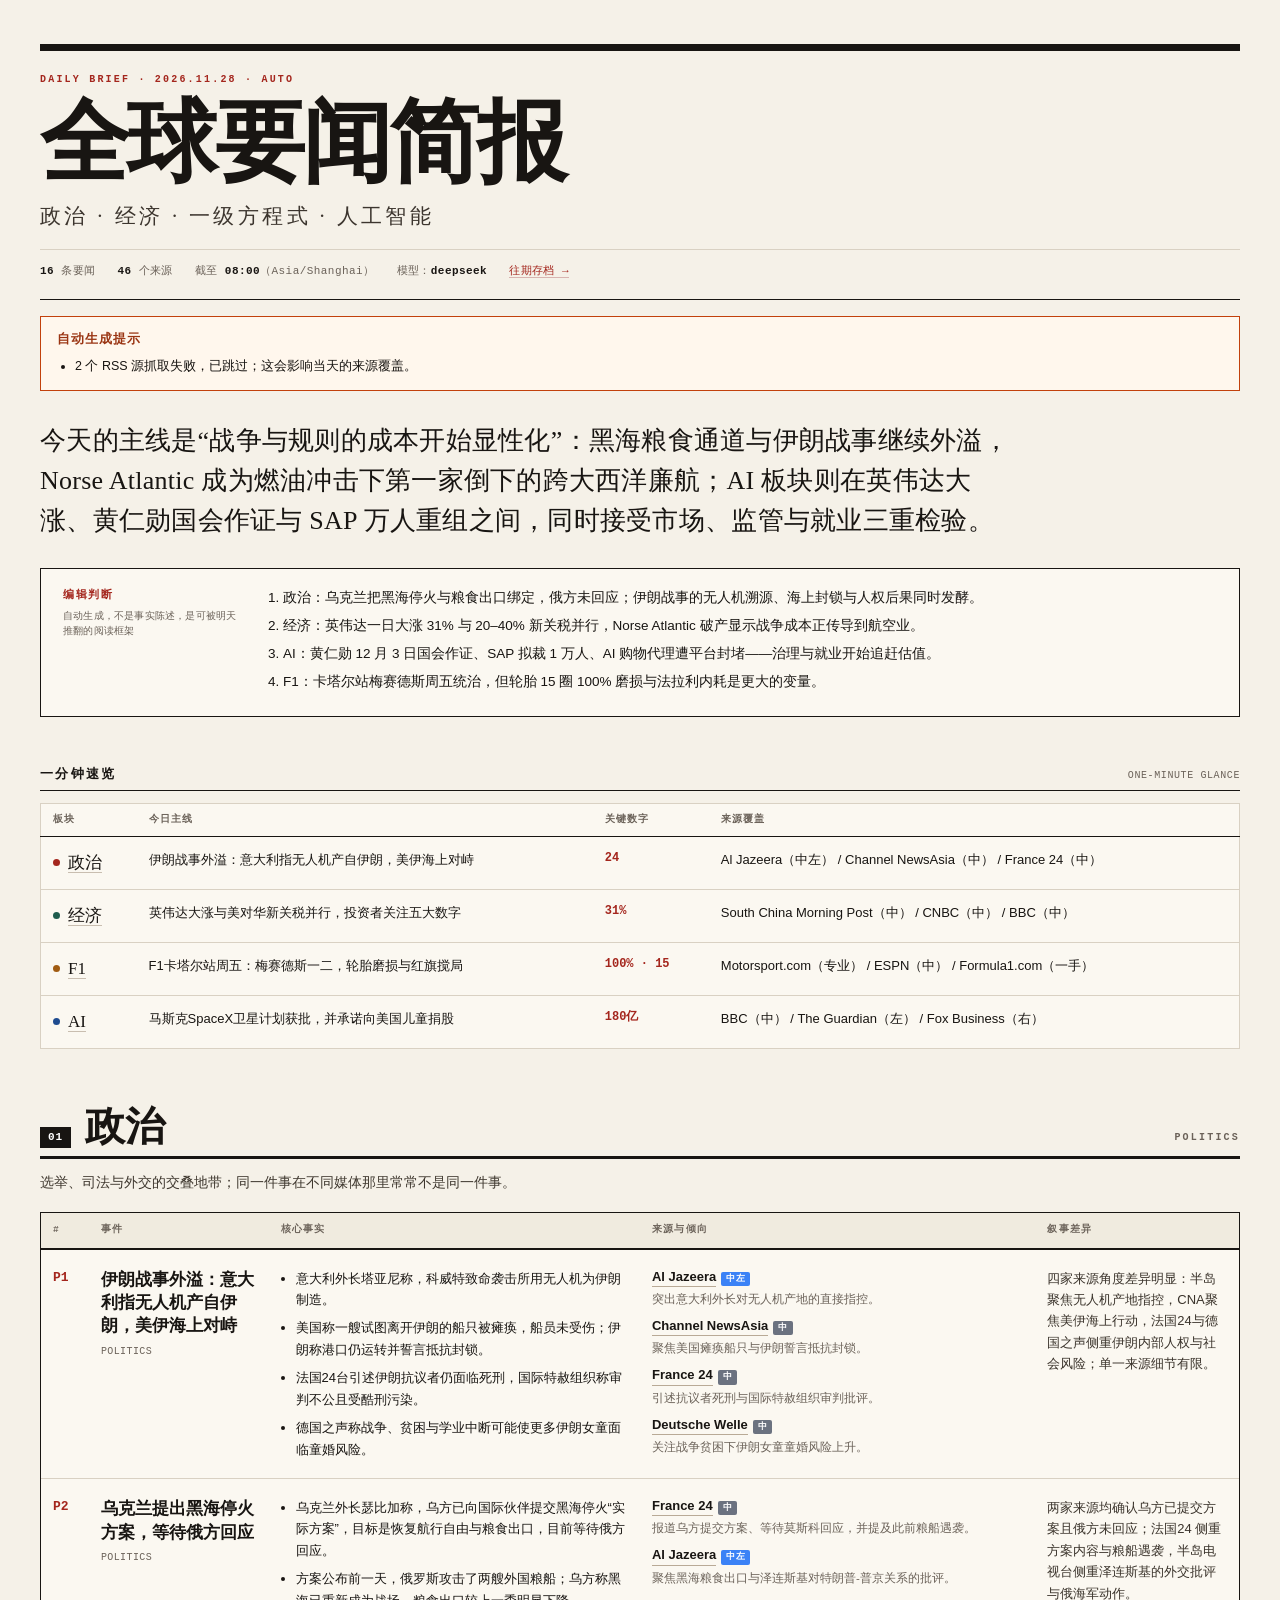
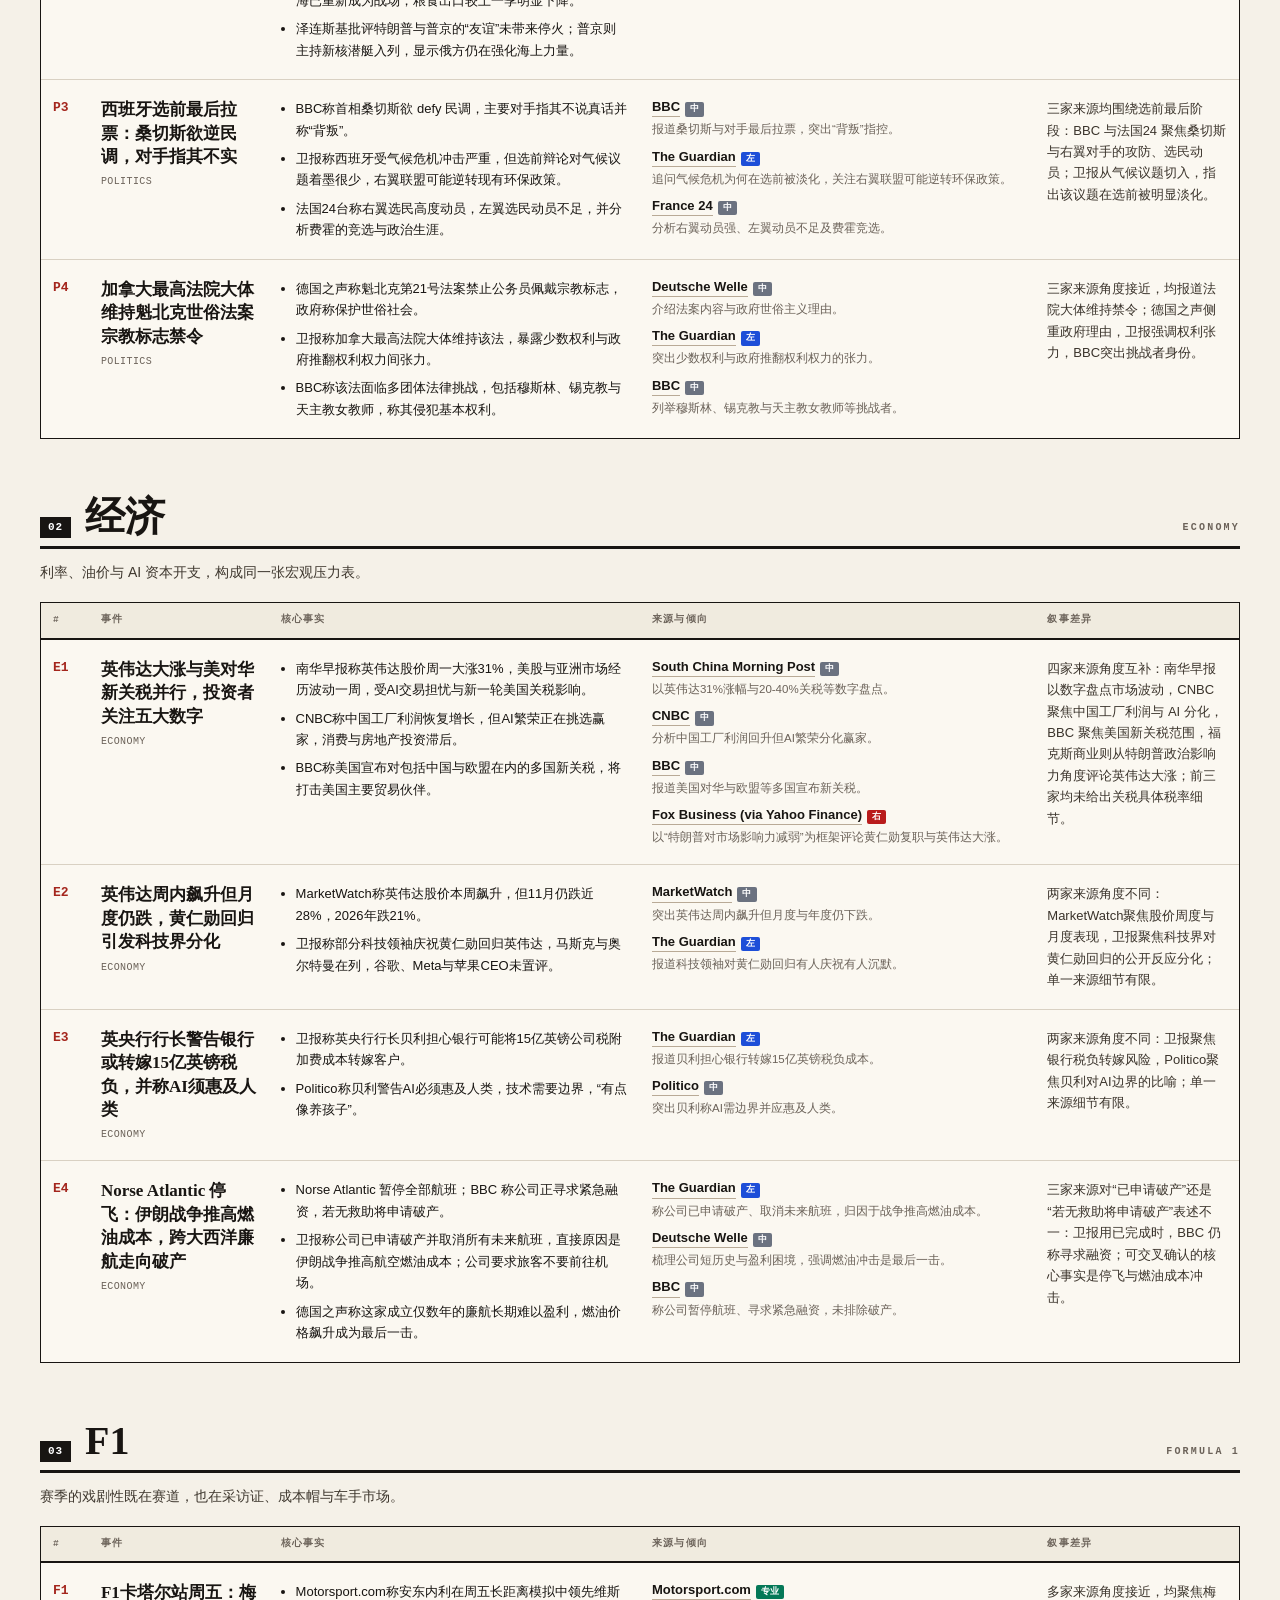
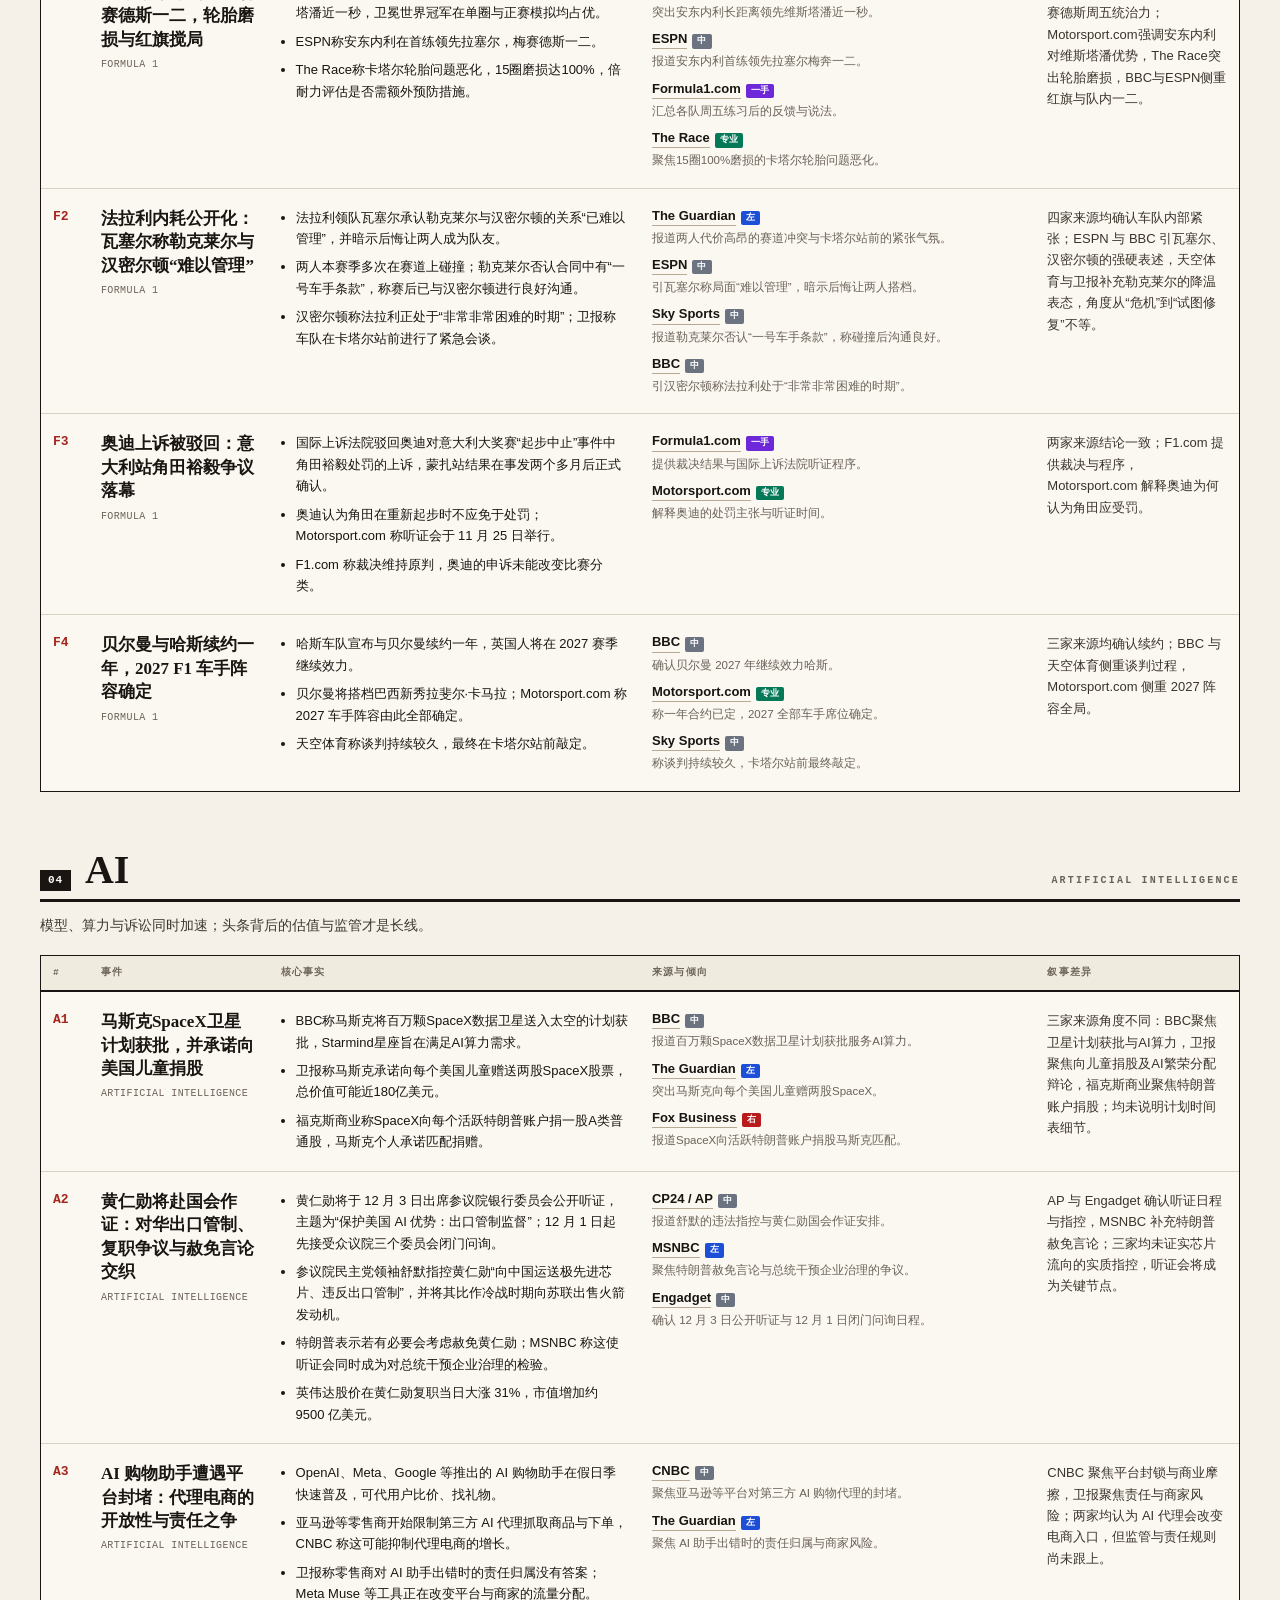
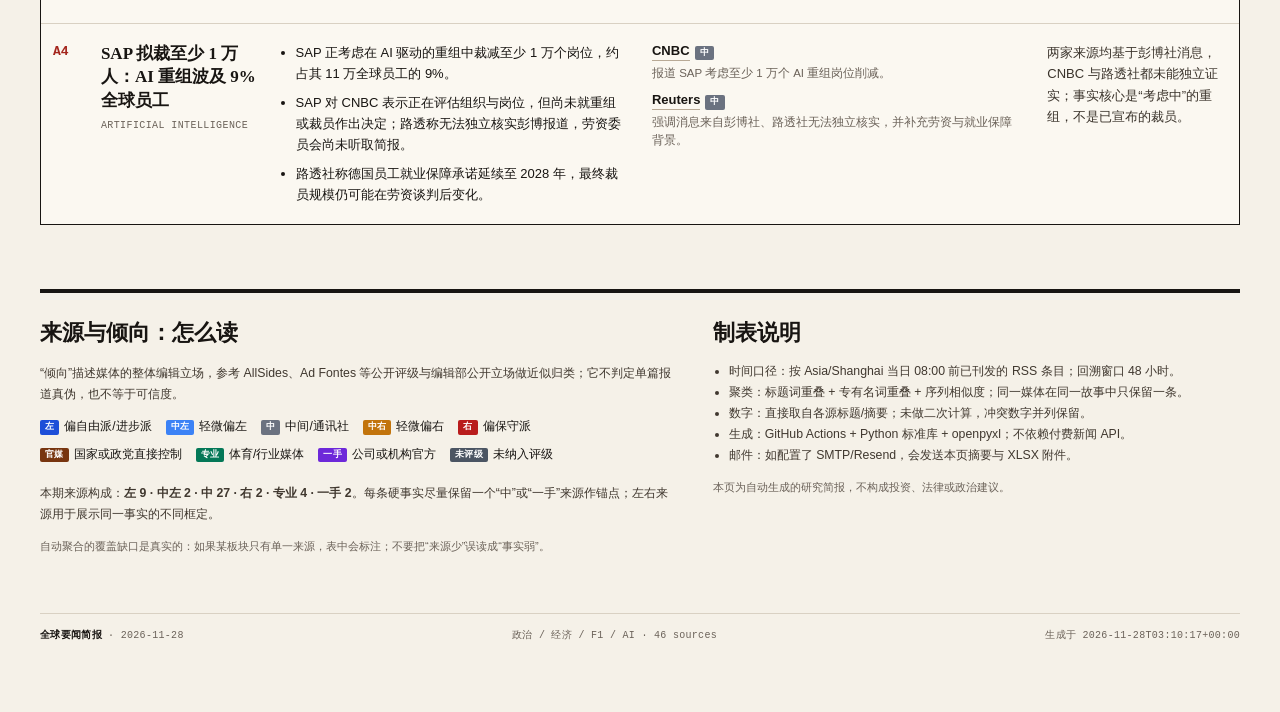
==== commit da154895: "brief: 2026-11-28" ====
--- a/docs/index.html
+++ b/docs/index.html
@@ -1,112 +1,112 @@
-<!doctype html>
-<html lang="zh-CN"><head><meta charset="utf-8">
-<meta name="viewport" content="width=device-width,initial-scale=1">
-<title>全球要闻简报 · 2026-11-28</title>
-<style>:root{--paper:#f5f1e8;--ink:#181512;--muted:#6b6259;--line:#d9d1c3;--card:#fbf8f1;--red:#a4261d}
-*{box-sizing:border-box}
-html{scroll-behavior:smooth}
-body{margin:0;background:var(--paper);color:var(--ink);font-family:-apple-system,"Segoe UI","Noto Sans SC","PingFang SC","Microsoft YaHei",sans-serif;line-height:1.65;-webkit-font-smoothing:antialiased}
-.page{max-width:1440px;margin:0 auto;padding:44px 40px 72px}
-a{color:inherit}
-.masthead{border-top:7px solid var(--ink);border-bottom:1px solid var(--ink);padding:22px 0 18px;position:relative}
-.kicker{font:700 10px/1.4 ui-monospace,SFMono-Regular,Menlo,monospace;letter-spacing:.22em;color:var(--red);text-transform:uppercase}
-h1{font-family:"Noto Serif SC","Songti SC","STSong",Georgia,serif;font-size:clamp(46px,7vw,92px);line-height:.98;margin:12px 0 12px;letter-spacing:-.03em;font-weight:700}
-.sub{font-family:"Noto Serif SC","Songti SC",serif;font-size:clamp(15px,1.8vw,21px);letter-spacing:.16em;color:#3c352e}
-.meta{margin-top:16px;padding-top:12px;border-top:1px solid var(--line);font:500 11px/1.7 ui-monospace,SFMono-Regular,Menlo,monospace;letter-spacing:.04em;color:var(--muted);display:flex;flex-wrap:wrap;gap:6px 22px}
-.meta b{color:var(--ink);font-weight:700}
-.lede{margin:30px 0 8px;max-width:980px;font-family:"Noto Serif SC","Songti SC",serif;font-size:clamp(18px,2.2vw,26px);line-height:1.55;letter-spacing:.01em}
-.lede em{font-style:normal;background:linear-gradient(transparent 62%,#e7c9a9 62%);padding:0 2px}
-.takeaways{margin:26px 0 0;border:1px solid var(--ink);background:var(--card);padding:18px 22px 16px;display:grid;grid-template-columns:180px 1fr;gap:20px}
-.tk-head{font:700 11px/1.5 ui-monospace,monospace;letter-spacing:.14em;color:var(--red);text-transform:uppercase}
-.tk-head span{display:block;margin-top:6px;font:400 10px/1.5 ui-monospace,monospace;letter-spacing:.02em;color:var(--muted);text-transform:none}
-.takeaways ol{margin:0;padding-left:20px;font-size:13.5px}
-.takeaways li{margin-bottom:6px}
-h2.sec{font-family:"Noto Serif SC","Songti SC",serif;font-size:13px;letter-spacing:.18em;text-transform:uppercase;margin:46px 0 12px;padding-bottom:6px;border-bottom:1px solid var(--ink);display:flex;justify-content:space-between;align-items:baseline}
-h2.sec small{font:400 10px ui-monospace,monospace;letter-spacing:.06em;color:var(--muted);text-transform:none}
-.glance-table{width:100%;border-collapse:collapse;background:var(--card);border:1px solid var(--line)}
-.glance-table th{font:700 10px/1.4 ui-monospace,monospace;letter-spacing:.12em;color:var(--muted);text-align:left;padding:9px 12px;border-bottom:1px solid var(--ink);text-transform:uppercase;white-space:nowrap}
-.glance-table td{padding:12px;border-bottom:1px solid var(--line);vertical-align:top;font-size:13px}
-.glance-table tr:last-child td{border-bottom:0}
-.glance-table .cat{font-family:"Noto Serif SC",serif;font-size:17px;white-space:nowrap}
-.glance-table .cat i{display:inline-block;width:7px;height:7px;border-radius:50%;margin-right:8px;vertical-align:2px}
-.glance-table a{text-decoration:none;border-bottom:1px solid #c9beb0}
-.glance-table .num{font:700 12px/1.5 ui-monospace,monospace;color:var(--red);white-space:nowrap}
-.topic{margin-top:58px;scroll-margin-top:20px}
-.topic-head{display:flex;align-items:baseline;gap:14px;border-bottom:3px solid var(--ink);padding-bottom:8px}
-.topic-head .num{font:700 11px/1 ui-monospace,monospace;color:#fff;background:var(--ink);padding:5px 8px;letter-spacing:.08em}
-.topic-head h2{font-family:"Noto Serif SC","Songti SC",serif;font-size:clamp(28px,3.4vw,40px);margin:0;line-height:1}
-.topic-head .en{font:700 10px/1 ui-monospace,monospace;letter-spacing:.22em;color:var(--muted);margin-left:auto;text-align:right}
-.topic-blurb{margin:12px 0 18px;color:#3f382f;font-size:14px;max-width:900px}
-.table-wrap{overflow-x:auto;border:1px solid var(--ink);background:var(--card)}
-table.stories{width:100%;min-width:1120px;border-collapse:collapse}
-table.stories th{font:700 9.5px/1.5 ui-monospace,monospace;letter-spacing:.13em;color:var(--muted);text-align:left;padding:10px 12px;border-bottom:2px solid var(--ink);text-transform:uppercase;background:#f0ebdf;white-space:nowrap}
-table.stories td{vertical-align:top;padding:18px 12px;border-bottom:1px solid var(--line);font-size:13px}
-table.stories tr:last-child td{border-bottom:0}
-table.stories tbody tr:hover td{background:#fffdf6}
-.idx{font:700 12px/1.6 ui-monospace,monospace;color:var(--red);white-space:nowrap}
-.story-title{font-family:"Noto Serif SC","Songti SC",serif;font-size:17px;line-height:1.38;font-weight:700;margin-bottom:6px}
-.story-kicker{font:500 10px/1.5 ui-monospace,monospace;color:var(--muted);letter-spacing:.04em}
-.facts ul{margin:0;padding-left:15px}
-.facts li{margin-bottom:7px}
-.facts li:last-child{margin-bottom:0}
-.src{display:flex;flex-wrap:wrap;align-items:baseline;gap:5px;margin-bottom:9px}
-.src:last-child{margin-bottom:0}
-.src a{font-weight:700;text-decoration:none;border-bottom:1px solid #b9aa96;line-height:1.4}
-.src a:hover{border-bottom-color:var(--red);color:var(--red)}
-.badge{font:700 9px/1.6 ui-monospace,monospace;padding:0 5px;border-radius:2px;color:#fff;letter-spacing:.03em;white-space:nowrap}
-.b-left{background:#1d4ed8}.b-cl{background:#3b82f6}.b-c{background:#6b7280}.b-cr{background:#c2740c}.b-r{background:#b91c1c}.b-state{background:#78350f}.b-pro{background:#047857}.b-primary{background:#6d28d9}
-.angle{flex-basis:100%;color:var(--muted);font-size:11.5px;line-height:1.5;margin-top:-1px}
-.frame{font-size:12.5px;line-height:1.65;color:#3a332b}
-.frame b{color:var(--ink)}
-.legend{display:flex;flex-wrap:wrap;gap:8px 14px;margin:12px 0 18px;font-size:12px}
-.legend span{display:inline-flex;align-items:center;gap:5px}
-.method{margin-top:64px;border-top:4px solid var(--ink);padding-top:22px;display:grid;grid-template-columns:1.2fr 1fr;gap:40px}
-.method h2{font-family:"Noto Serif SC",serif;font-size:22px;margin:0 0 10px}
-.method p,.method li{font-size:12.3px;line-height:1.7;color:#40382f}
-.method ul{margin:0;padding-left:16px}
-.method .fine{font-size:11px;color:var(--muted);margin-top:12px}
-.footer{margin-top:46px;padding-top:14px;border-top:1px solid var(--line);display:flex;justify-content:space-between;gap:20px;font:500 10px/1.6 ui-monospace,monospace;color:var(--muted);letter-spacing:.03em}
-.footer b{color:var(--ink)}
-@media(max-width:900px){.page{padding:26px 14px 50px}.takeaways{grid-template-columns:1fr;gap:8px}.method{grid-template-columns:1fr;gap:18px}.meta{gap:4px 14px}}
-@media print{body{background:#fff}.page{max-width:none;padding:0}.table-wrap{overflow:visible}table.stories{min-width:0}.topic{break-inside:avoid}table.stories tr{break-inside:avoid}.masthead{border-top-width:4px}}
-.notice{border:1px solid #c2410c;background:#fff7ed;padding:12px 16px;margin:16px 0;font-size:12.5px;line-height:1.7}
-.notice b{color:#9a3412;letter-spacing:.08em}
-.notice ul{margin:6px 0 0;padding-left:18px}
-.empty{padding:28px;color:var(--muted);text-align:center}
-.b-other{background:#4b5563}
-.meta a{color:var(--red);text-decoration:none;border-bottom:1px solid #d8b4b0}
-</style></head><body><div class="page">
-<header class="masthead">
-  <div class="kicker">DAILY BRIEF · 2026.11.28 · AUTO</div>
-  <h1>全球要闻简报</h1>
-  <div class="sub">政治 · 经济 · 一级方程式 · 人工智能</div>
-  <div class="meta"><span><b>16</b> 条要闻</span><span><b>46</b> 个来源</span>
-  <span>截至 <b>08:00</b>（Asia/Shanghai）</span><span>模型：<b>deepseek</b></span>
-  <span><a href="archive.html">往期存档 →</a></span></div>
-</header>
-<div class="notice"><b>自动生成提示</b><ul><li>2 个 RSS 源抓取失败，已跳过；这会影响当天的来源覆盖。</li></ul></div>
-<p class="lede">今天的主线是“战争与规则的成本开始显性化”：黑海粮食通道与伊朗战事继续外溢，Norse Atlantic 成为燃油冲击下第一家倒下的跨大西洋廉航；AI 板块则在英伟达大涨、黄仁勋国会作证与 SAP 万人重组之间，同时接受市场、监管与就业三重检验。</p>
-<aside class="takeaways"><div class="tk-head">编辑判断<span>自动生成，不是事实陈述，是可被明天推翻的阅读框架</span></div>
-<ol><li>政治：乌克兰把黑海停火与粮食出口绑定，俄方未回应；伊朗战事的无人机溯源、海上封锁与人权后果同时发酵。</li><li>经济：英伟达一日大涨 31% 与 20–40% 新关税并行，Norse Atlantic 破产显示战争成本正传导到航空业。</li><li>AI：黄仁勋 12 月 3 日国会作证、SAP 拟裁 1 万人、AI 购物代理遭平台封堵——治理与就业开始追赶估值。</li><li>F1：卡塔尔站梅赛德斯周五统治，但轮胎 15 圈 100% 磨损与法拉利内耗是更大的变量。</li></ol></aside>
-<h2 class="sec">一分钟速览 <small>ONE-MINUTE GLANCE</small></h2>
-<table class="glance-table"><thead><tr><th>板块</th><th>今日主线</th><th>关键数字</th><th>来源覆盖</th></tr></thead>
-<tbody><tr><td class="cat"><i style="background:#a4261d"></i><a href="#politics">政治</a></td><td>伊朗战事外溢：意大利指无人机产自伊朗，美伊海上对峙</td><td class="num">24</td><td>Al Jazeera（中左） / Channel NewsAsia（中） / France 24（中）</td></tr><tr><td class="cat"><i style="background:#1f5c4d"></i><a href="#economy">经济</a></td><td>英伟达大涨与美对华新关税并行，投资者关注五大数字</td><td class="num">31%</td><td>South China Morning Post（中） / CNBC（中） / BBC（中）</td></tr><tr><td class="cat"><i style="background:#a15c12"></i><a href="#f1">F1</a></td><td>F1卡塔尔站周五：梅赛德斯一二，轮胎磨损与红旗搅局</td><td class="num">100% · 15</td><td>Motorsport.com（专业） / ESPN（中） / Formula1.com（一手）</td></tr><tr><td class="cat"><i style="background:#1e4b8f"></i><a href="#ai">AI</a></td><td>马斯克SpaceX卫星计划获批，并承诺向美国儿童捐股</td><td class="num">180亿</td><td>BBC（中） / The Guardian（左） / Fox Business（右）</td></tr></tbody></table>
-<section class="topic" id="politics"><div class="topic-head"><span class="num">01</span><h2>政治</h2><span class="en">POLITICS</span></div><p class="topic-blurb">选举、司法与外交的交叠地带；同一件事在不同媒体那里常常不是同一件事。</p><div class="table-wrap"><table class="stories"><thead><tr><th style="width:4%">#</th><th style="width:15%">事件</th><th style="width:31%">核心事实</th><th style="width:33%">来源与倾向</th><th style="width:17%">叙事差异</th></tr></thead><tbody><tr><td class="idx">P1</td><td><div class="story-title">伊朗战事外溢：意大利指无人机产自伊朗，美伊海上对峙</div><div class="story-kicker">POLITICS</div></td><td class="facts"><ul><li>意大利外长塔亚尼称，科威特致命袭击所用无人机为伊朗制造。</li><li>美国称一艘试图离开伊朗的船只被瘫痪，船员未受伤；伊朗称港口仍运转并誓言抵抗封锁。</li><li>法国24台引述伊朗抗议者仍面临死刑，国际特赦组织称审判不公且受酷刑污染。</li><li>德国之声称战争、贫困与学业中断可能使更多伊朗女童面临童婚风险。</li></ul></td><td class="sources"><div class="src"><a href="https://www.aljazeera.com/news/liveblog/2026/11/28/iran-war-live-italy-says-drone-in-deadly-kuwait-attack-was-made-in-iran?traffic_source=rss" target="_blank" rel="noopener">Al Jazeera</a><span class="badge b-cl">中左</span><span class="angle">突出意大利外长对无人机产地的直接指控。</span></div><div class="src"><a href="https://www.channelnewsasia.com/world/us-disable-ship-iran-blockade-hormuz-6588546" target="_blank" rel="noopener">Channel NewsAsia</a><span class="badge b-c">中</span><span class="angle">聚焦美国瘫痪船只与伊朗誓言抵抗封锁。</span></div><div class="src"><a href="https://www.france24.com/en/from-bad-to-catastrophic-iran-s-justice-system-was-already-unfair-for-many-decades" target="_blank" rel="noopener">France 24</a><span class="badge b-c">中</span><span class="angle">引述抗议者死刑与国际特赦组织审判批评。</span></div><div class="src"><a href="https://www.dw.com/en/in-iran-child-marriage-risks-complicated-by-war/a-80075473?maca=en-rss-en-world-4025-rdf" target="_blank" rel="noopener">Deutsche Welle</a><span class="badge b-c">中</span><span class="angle">关注战争贫困下伊朗女童童婚风险上升。</span></div></td><td class="frame">四家来源角度差异明显：半岛聚焦无人机产地指控，CNA聚焦美伊海上行动，法国24与德国之声侧重伊朗内部人权与社会风险；单一来源细节有限。</td></tr><tr><td class="idx">P2</td><td><div class="story-title">乌克兰提出黑海停火方案，等待俄方回应</div><div class="story-kicker">POLITICS</div></td><td class="facts"><ul><li>乌克兰外长瑟比加称，乌方已向国际伙伴提交黑海停火“实际方案”，目标是恢复航行自由与粮食出口，目前等待俄方回应。</li><li>方案公布前一天，俄罗斯攻击了两艘外国粮船；乌方称黑海已重新成为战场，粮食出口较上一季明显下降。</li><li>泽连斯基批评特朗普与普京的“友谊”未带来停火；普京则主持新核潜艇入列，显示俄方仍在强化海上力量。</li></ul></td><td class="sources"><div class="src"><a href="https://www.france24.com/en/europe/20261127-ukraine-submits-black-sea-ceasefire-offer-awaits-russian-response" target="_blank" rel="noopener">France 24</a><span class="badge b-c">中</span><span class="angle">报道乌方提交方案、等待莫斯科回应，并提及此前粮船遇袭。</span></div><div class="src"><a href="https://www.aljazeera.com/news/2026/11/27/kyiv-offers-black-sea-ceasefire-as-putin-expands-russias-navy" target="_blank" rel="noopener">Al Jazeera</a><span class="badge b-cl">中左</span><span class="angle">聚焦黑海粮食出口与泽连斯基对特朗普-普京关系的批评。</span></div></td><td class="frame">两家来源均确认乌方已提交方案且俄方未回应；法国24 侧重方案内容与粮船遇袭，半岛电视台侧重泽连斯基的外交批评与俄海军动作。</td></tr><tr><td class="idx">P3</td><td><div class="story-title">西班牙选前最后拉票：桑切斯欲逆民调，对手指其不实</div><div class="story-kicker">POLITICS</div></td><td class="facts"><ul><li>BBC称首相桑切斯欲 defy 民调，主要对手指其不说真话并称“背叛”。</li><li>卫报称西班牙受气候危机冲击严重，但选前辩论对气候议题着墨很少，右翼联盟可能逆转现有环保政策。</li><li>法国24台称右翼选民高度动员，左翼选民动员不足，并分析费霍的竞选与政治生涯。</li></ul></td><td class="sources"><div class="src"><a href="https://www.bbc.co.uk/news/articles/c8wy5p4gdnwvo?at_medium=RSS&amp;at_campaign=rss" target="_blank" rel="noopener">BBC</a><span class="badge b-c">中</span><span class="angle">报道桑切斯与对手最后拉票，突出“背叛”指控。</span></div><div class="src"><a href="https://www.theguardian.com/world/2026/nov/25/spain-election-climate-crisis" target="_blank" rel="noopener">The Guardian</a><span class="badge b-left">左</span><span class="angle">追问气候危机为何在选前被淡化，关注右翼联盟可能逆转环保政策。</span></div><div class="src"><a href="https://www.france24.com/en/tv-shows/spotlight/20261127-spanish-elections-right-wing-voters-extremely-mobilised-left-wing-voters-not-mobilised-enough" target="_blank" rel="noopener">France 24</a><span class="badge b-c">中</span><span class="angle">分析右翼动员强、左翼动员不足及费霍竞选。</span></div></td><td class="frame">三家来源均围绕选前最后阶段：BBC 与法国24 聚焦桑切斯与右翼对手的攻防、选民动员；卫报从气候议题切入，指出该议题在选前被明显淡化。</td></tr><tr><td class="idx">P4</td><td><div class="story-title">加拿大最高法院大体维持魁北克世俗法案宗教标志禁令</div><div class="story-kicker">POLITICS</div></td><td class="facts"><ul><li>德国之声称魁北克第21号法案禁止公务员佩戴宗教标志，政府称保护世俗社会。</li><li>卫报称加拿大最高法院大体维持该法，暴露少数权利与政府推翻权利权力间张力。</li><li>BBC称该法面临多团体法律挑战，包括穆斯林、锡克教与天主教女教师，称其侵犯基本权利。</li></ul></td><td class="sources"><div class="src"><a href="https://www.dw.com/en/canada-supreme-court-largely-upholds-quebec-secularism-bill/a-80082571?maca=en-rss-en-world-4025-rdf" target="_blank" rel="noopener">Deutsche Welle</a><span class="badge b-c">中</span><span class="angle">介绍法案内容与政府世俗主义理由。</span></div><div class="src"><a href="https://www.theguardian.com/world/2026/nov/27/canadas-top-court-upholds-quebec-law-barring-public-sector-workers-from-wearing-religious-symbols" target="_blank" rel="noopener">The Guardian</a><span class="badge b-left">左</span><span class="angle">突出少数权利与政府推翻权利权力的张力。</span></div><div class="src"><a href="https://www.bbc.co.uk/news/articles/cq3dgpy9lem3o?at_medium=RSS&amp;at_campaign=rss" target="_blank" rel="noopener">BBC</a><span class="badge b-c">中</span><span class="angle">列举穆斯林、锡克教与天主教女教师等挑战者。</span></div></td><td class="frame">三家来源角度接近，均报道法院大体维持禁令；德国之声侧重政府理由，卫报强调权利张力，BBC突出挑战者身份。</td></tr></tbody></table></div></section><section class="topic" id="economy"><div class="topic-head"><span class="num">02</span><h2>经济</h2><span class="en">ECONOMY</span></div><p class="topic-blurb">利率、油价与 AI 资本开支，构成同一张宏观压力表。</p><div class="table-wrap"><table class="stories"><thead><tr><th style="width:4%">#</th><th style="width:15%">事件</th><th style="width:31%">核心事实</th><th style="width:33%">来源与倾向</th><th style="width:17%">叙事差异</th></tr></thead><tbody><tr><td class="idx">E1</td><td><div class="story-title">英伟达大涨与美对华新关税并行，投资者关注五大数字</div><div class="story-kicker">ECONOMY</div></td><td class="facts"><ul><li>南华早报称英伟达股价周一大涨31%，美股与亚洲市场经历波动一周，受AI交易担忧与新一轮美国关税影响。</li><li>CNBC称中国工厂利润恢复增长，但AI繁荣正在挑选赢家，消费与房地产投资滞后。</li><li>BBC称美国宣布对包括中国与欧盟在内的多国新关税，将打击美国主要贸易伙伴。</li></ul></td><td class="sources"><div class="src"><a href="https://www.scmp.com/business/china-business/article/3375991/nvidias-31-surge-20-40-us-tariffs-china-5-figures-investors-are-watching-week" target="_blank" rel="noopener">South China Morning Post</a><span class="badge b-c">中</span><span class="angle">以英伟达31%涨幅与20-40%关税等数字盘点。</span></div><div class="src"><a href="https://www.cnbc.com/2026/11/27/china-industrial-profits-october.html" target="_blank" rel="noopener">CNBC</a><span class="badge b-c">中</span><span class="angle">分析中国工厂利润回升但AI繁荣分化赢家。</span></div><div class="src"><a href="https://www.bbc.co.uk/news/articles/c893r9ke5p97o?at_medium=RSS&amp;at_campaign=rss" target="_blank" rel="noopener">BBC</a><span class="badge b-c">中</span><span class="angle">报道美国对华与欧盟等多国宣布新关税。</span></div><div class="src"><a href="https://finance.yahoo.com/markets/stocks/articles/fox-host-reveals-sign-trump-234652391.html" target="_blank" rel="noopener">Fox Business (via Yahoo Finance)</a><span class="badge b-r">右</span><span class="angle">以“特朗普对市场影响力减弱”为框架评论黄仁勋复职与英伟达大涨。</span></div></td><td class="frame">四家来源角度互补：南华早报以数字盘点市场波动，CNBC 聚焦中国工厂利润与 AI 分化，BBC 聚焦美国新关税范围，福克斯商业则从特朗普政治影响力角度评论英伟达大涨；前三家均未给出关税具体税率细节。</td></tr><tr><td class="idx">E2</td><td><div class="story-title">英伟达周内飙升但月度仍跌，黄仁勋回归引发科技界分化</div><div class="story-kicker">ECONOMY</div></td><td class="facts"><ul><li>MarketWatch称英伟达股价本周飙升，但11月仍跌近28%，2026年跌21%。</li><li>卫报称部分科技领袖庆祝黄仁勋回归英伟达，马斯克与奥尔特曼在列，谷歌、Meta与苹果CEO未置评。</li></ul></td><td class="sources"><div class="src"><a href="https://www.marketwatch.com/story/the-return-of-jensen-huang-has-saved-the-u-s-stock-market-for-now-why-the-rebound-may-not-last-f72656ce" target="_blank" rel="noopener">MarketWatch</a><span class="badge b-c">中</span><span class="angle">突出英伟达周内飙升但月度与年度仍下跌。</span></div><div class="src"><a href="https://www.theguardian.com/technology/2026/nov/26/jensen-huang-nvidia-tech" target="_blank" rel="noopener">The Guardian</a><span class="badge b-left">左</span><span class="angle">报道科技领袖对黄仁勋回归有人庆祝有人沉默。</span></div></td><td class="frame">两家来源角度不同：MarketWatch聚焦股价周度与月度表现，卫报聚焦科技界对黄仁勋回归的公开反应分化；单一来源细节有限。</td></tr><tr><td class="idx">E3</td><td><div class="story-title">英央行行长警告银行或转嫁15亿英镑税负，并称AI须惠及人类</div><div class="story-kicker">ECONOMY</div></td><td class="facts"><ul><li>卫报称英央行行长贝利担心银行可能将15亿英镑公司税附加费成本转嫁客户。</li><li>Politico称贝利警告AI必须惠及人类，技术需要边界，“有点像养孩子”。</li></ul></td><td class="sources"><div class="src"><a href="https://www.theguardian.com/business/2026/nov/27/bank-tax-rise-customers-bank-of-england-andrew-bailey" target="_blank" rel="noopener">The Guardian</a><span class="badge b-left">左</span><span class="angle">报道贝利担心银行转嫁15亿英镑税负成本。</span></div><div class="src"><a href="https://www.politico.eu/article/bank-of-england-boss-warns-ai-must-benefit-humans/?utm_source=RSS_Feed&amp;utm_medium=RSS&amp;utm_campaign=RSS_Syndication" target="_blank" rel="noopener">Politico</a><span class="badge b-c">中</span><span class="angle">突出贝利称AI需边界并应惠及人类。</span></div></td><td class="frame">两家来源角度不同：卫报聚焦银行税负转嫁风险，Politico聚焦贝利对AI边界的比喻；单一来源细节有限。</td></tr><tr><td class="idx">E4</td><td><div class="story-title">Norse Atlantic 停飞：伊朗战争推高燃油成本，跨大西洋廉航走向破产</div><div class="story-kicker">ECONOMY</div></td><td class="facts"><ul><li>Norse Atlantic 暂停全部航班；BBC 称公司正寻求紧急融资，若无救助将申请破产。</li><li>卫报称公司已申请破产并取消所有未来航班，直接原因是伊朗战争推高航空燃油成本；公司要求旅客不要前往机场。</li><li>德国之声称这家成立仅数年的廉航长期难以盈利，燃油价格飙升成为最后一击。</li></ul></td><td class="sources"><div class="src"><a href="https://www.theguardian.com/business/2026/nov/27/norse-atlantic-airways-files-for-bankruptcy-cancels-all-future-flights" target="_blank" rel="noopener">The Guardian</a><span class="badge b-left">左</span><span class="angle">称公司已申请破产、取消未来航班，归因于战争推高燃油成本。</span></div><div class="src"><a href="https://www.dw.com/en/airline-norse-atlantic-files-for-bankruptcy-succumbing-to-aviation-fuel-costs/a-80076728" target="_blank" rel="noopener">Deutsche Welle</a><span class="badge b-c">中</span><span class="angle">梳理公司短历史与盈利困境，强调燃油冲击是最后一击。</span></div><div class="src"><a href="https://www.bbc.co.uk/news/articles/c9kgmd0ldy0lo" target="_blank" rel="noopener">BBC</a><span class="badge b-c">中</span><span class="angle">称公司暂停航班、寻求紧急融资，未排除破产。</span></div></td><td class="frame">三家来源对“已申请破产”还是“若无救助将申请破产”表述不一：卫报用已完成时，BBC 仍称寻求融资；可交叉确认的核心事实是停飞与燃油成本冲击。</td></tr></tbody></table></div></section><section class="topic" id="f1"><div class="topic-head"><span class="num">03</span><h2>F1</h2><span class="en">FORMULA 1</span></div><p class="topic-blurb">赛季的戏剧性既在赛道，也在采访证、成本帽与车手市场。</p><div class="table-wrap"><table class="stories"><thead><tr><th style="width:4%">#</th><th style="width:15%">事件</th><th style="width:31%">核心事实</th><th style="width:33%">来源与倾向</th><th style="width:17%">叙事差异</th></tr></thead><tbody><tr><td class="idx">F1</td><td><div class="story-title">F1卡塔尔站周五：梅赛德斯一二，轮胎磨损与红旗搅局</div><div class="story-kicker">FORMULA 1</div></td><td class="facts"><ul><li>Motorsport.com称安东内利在周五长距离模拟中领先维斯塔潘近一秒，卫冕世界冠军在单圈与正赛模拟均占优。</li><li>ESPN称安东内利在首练领先拉塞尔，梅赛德斯一二。</li><li>The Race称卡塔尔轮胎问题恶化，15圈磨损达100%，倍耐力评估是否需额外预防措施。</li></ul></td><td class="sources"><div class="src"><a href="https://www.motorsport.com/f1/news/f1-qatar-gp-practice-analysis-antonelli-nearly-a-second-clear-of-verstappen-on-long-runs/10878464/?utm_source=RSS&amp;utm_medium=referral&amp;utm_campaign=RSS-F1&amp;utm_term=News&amp;utm_content=www" target="_blank" rel="noopener">Motorsport.com</a><span class="badge b-pro">专业</span><span class="angle">突出安东内利长距离领先维斯塔潘近一秒。</span></div><div class="src"><a href="https://www.espn.com/f1/story/_/id/50603958/kimi-antonelli-george-russell-qatar-grand-prix-formula-1" target="_blank" rel="noopener">ESPN</a><span class="badge b-c">中</span><span class="angle">报道安东内利首练领先拉塞尔梅奔一二。</span></div><div class="src"><a href="https://www.formula1.com/en/latest/article/what-the-teams-said-friday-in-qatar-2026.4NjrvUy3Zc6X6YN4i896S6" target="_blank" rel="noopener">Formula1.com</a><span class="badge b-primary">一手</span><span class="angle">汇总各队周五练习后的反馈与说法。</span></div><div class="src"><a href="https://www.the-race.com/formula-1/100-wear-in-15-laps-qatar-tyre-issue-has-got-even-worse/" target="_blank" rel="noopener">The Race</a><span class="badge b-pro">专业</span><span class="angle">聚焦15圈100%磨损的卡塔尔轮胎问题恶化。</span></div></td><td class="frame">多家来源角度接近，均聚焦梅赛德斯周五统治力；Motorsport.com强调安东内利对维斯塔潘优势，The Race突出轮胎磨损，BBC与ESPN侧重红旗与队内一二。</td></tr><tr><td class="idx">F2</td><td><div class="story-title">法拉利内耗公开化：瓦塞尔称勒克莱尔与汉密尔顿“难以管理”</div><div class="story-kicker">FORMULA 1</div></td><td class="facts"><ul><li>法拉利领队瓦塞尔承认勒克莱尔与汉密尔顿的关系“已难以管理”，并暗示后悔让两人成为队友。</li><li>两人本赛季多次在赛道上碰撞；勒克莱尔否认合同中有“一号车手条款”，称赛后已与汉密尔顿进行良好沟通。</li><li>汉密尔顿称法拉利正处于“非常非常困难的时期”；卫报称车队在卡塔尔站前进行了紧急会谈。</li></ul></td><td class="sources"><div class="src"><a href="https://www.theguardian.com/sport/2026/nov/27/ferrari-lewis-hamilton-charles-leclerc-qatar-grand-prix-f1" target="_blank" rel="noopener">The Guardian</a><span class="badge b-left">左</span><span class="angle">报道两人代价高昂的赛道冲突与卡塔尔站前的紧张气氛。</span></div><div class="src"><a href="https://www.espn.com/f1/story/_/id/50472137/f1-ferrari-charles-leclerc-lewis-hamilton-las-vegas-grand-prix-formula-1" target="_blank" rel="noopener">ESPN</a><span class="badge b-c">中</span><span class="angle">引瓦塞尔称局面“难以管理”，暗示后悔让两人搭档。</span></div><div class="src"><a href="https://www.skysports.com/f1/news/12433/13616753/charles-leclerc-denies-presence-of-no-1-driver-clause-in-ferrari-contract-as-he-and-lewis-hamilton-hold-good-discussions-after-collision" target="_blank" rel="noopener">Sky Sports</a><span class="badge b-c">中</span><span class="angle">报道勒克莱尔否认“一号车手条款”，称碰撞后沟通良好。</span></div><div class="src"><a href="https://www.bbc.co.uk/sport/formula1/articles/c6j9mw2dkzrxo" target="_blank" rel="noopener">BBC</a><span class="badge b-c">中</span><span class="angle">引汉密尔顿称法拉利处于“非常非常困难的时期”。</span></div></td><td class="frame">四家来源均确认车队内部紧张；ESPN 与 BBC 引瓦塞尔、汉密尔顿的强硬表述，天空体育与卫报补充勒克莱尔的降温表态，角度从“危机”到“试图修复”不等。</td></tr><tr><td class="idx">F3</td><td><div class="story-title">奥迪上诉被驳回：意大利站角田裕毅争议落幕</div><div class="story-kicker">FORMULA 1</div></td><td class="facts"><ul><li>国际上诉法院驳回奥迪对意大利大奖赛“起步中止”事件中角田裕毅处罚的上诉，蒙扎站结果在事发两个多月后正式确认。</li><li>奥迪认为角田在重新起步时不应免于处罚；Motorsport.com 称听证会于 11 月 25 日举行。</li><li>F1.com 称裁决维持原判，奥迪的申诉未能改变比赛分类。</li></ul></td><td class="sources"><div class="src"><a href="https://www.formula1.com/en/latest/article/audis-italian-grand-prix-appeal-over-tsunoda-restart-decision-is-dismissed.53YK6RxY4GWQ0WvgCUm3xh" target="_blank" rel="noopener">Formula1.com</a><span class="badge b-primary">一手</span><span class="angle">提供裁决结果与国际上诉法院听证程序。</span></div><div class="src"><a href="https://www.motorsport.com/f1/news/audi-appeal-against-yuki-tsunoda-dismissed-heres-why/10878357/" target="_blank" rel="noopener">Motorsport.com</a><span class="badge b-pro">专业</span><span class="angle">解释奥迪的处罚主张与听证时间。</span></div></td><td class="frame">两家来源结论一致；F1.com 提供裁决与程序，Motorsport.com 解释奥迪为何认为角田应受罚。</td></tr><tr><td class="idx">F4</td><td><div class="story-title">贝尔曼与哈斯续约一年，2027 F1 车手阵容确定</div><div class="story-kicker">FORMULA 1</div></td><td class="facts"><ul><li>哈斯车队宣布与贝尔曼续约一年，英国人将在 2027 赛季继续效力。</li><li>贝尔曼将搭档巴西新秀拉斐尔·卡马拉；Motorsport.com 称 2027 车手阵容由此全部确定。</li><li>天空体育称谈判持续较久，最终在卡塔尔站前敲定。</li></ul></td><td class="sources"><div class="src"><a href="https://www.bbc.co.uk/sport/formula1/articles/cqx2wxyk7343o" target="_blank" rel="noopener">BBC</a><span class="badge b-c">中</span><span class="angle">确认贝尔曼 2027 年继续效力哈斯。</span></div><div class="src"><a href="https://www.motorsport.com/f1/news/oliver-bearman-locks-in-haas-f1-seat-as-2027-grid-officially-set/10877802/" target="_blank" rel="noopener">Motorsport.com</a><span class="badge b-pro">专业</span><span class="angle">称一年合约已定，2027 全部车手席位确定。</span></div><div class="src"><a href="https://www.skysports.com/f1/news/12433/13610208/oliver-bearman-to-remain-with-haas-for-2027-f1-season-after-new-contract-finally-agreed-ahead-of-qatar-gp" target="_blank" rel="noopener">Sky Sports</a><span class="badge b-c">中</span><span class="angle">称谈判持续较久，卡塔尔站前最终敲定。</span></div></td><td class="frame">三家来源均确认续约；BBC 与天空体育侧重谈判过程，Motorsport.com 侧重 2027 阵容全局。</td></tr></tbody></table></div></section><section class="topic" id="ai"><div class="topic-head"><span class="num">04</span><h2>AI</h2><span class="en">ARTIFICIAL INTELLIGENCE</span></div><p class="topic-blurb">模型、算力与诉讼同时加速；头条背后的估值与监管才是长线。</p><div class="table-wrap"><table class="stories"><thead><tr><th style="width:4%">#</th><th style="width:15%">事件</th><th style="width:31%">核心事实</th><th style="width:33%">来源与倾向</th><th style="width:17%">叙事差异</th></tr></thead><tbody><tr><td class="idx">A1</td><td><div class="story-title">马斯克SpaceX卫星计划获批，并承诺向美国儿童捐股</div><div class="story-kicker">ARTIFICIAL INTELLIGENCE</div></td><td class="facts"><ul><li>BBC称马斯克将百万颗SpaceX数据卫星送入太空的计划获批，Starmind星座旨在满足AI算力需求。</li><li>卫报称马斯克承诺向每个美国儿童赠送两股SpaceX股票，总价值可能近180亿美元。</li><li>福克斯商业称SpaceX向每个活跃特朗普账户捐一股A类普通股，马斯克个人承诺匹配捐赠。</li></ul></td><td class="sources"><div class="src"><a href="https://www.bbc.co.uk/news/articles/cwp836l8n1jgo?at_medium=RSS&amp;at_campaign=rss" target="_blank" rel="noopener">BBC</a><span class="badge b-c">中</span><span class="angle">报道百万颗SpaceX数据卫星计划获批服务AI算力。</span></div><div class="src"><a href="https://www.theguardian.com/technology/2026/nov/26/elon-musk-pledges-to-give-two-spacex-shares-to-every-child-in-the-us" target="_blank" rel="noopener">The Guardian</a><span class="badge b-left">左</span><span class="angle">突出马斯克向每个美国儿童赠两股SpaceX。</span></div><div class="src"><a href="https://www.foxbusiness.com/markets/elon-musk-spacex-pledge-major-stock-donations-active-trump-accounts" target="_blank" rel="noopener">Fox Business</a><span class="badge b-r">右</span><span class="angle">报道SpaceX向活跃特朗普账户捐股马斯克匹配。</span></div></td><td class="frame">三家来源角度不同：BBC聚焦卫星计划获批与AI算力，卫报聚焦向儿童捐股及AI繁荣分配辩论，福克斯商业聚焦特朗普账户捐股；均未说明计划时间表细节。</td></tr><tr><td class="idx">A2</td><td><div class="story-title">黄仁勋将赴国会作证：对华出口管制、复职争议与赦免言论交织</div><div class="story-kicker">ARTIFICIAL INTELLIGENCE</div></td><td class="facts"><ul><li>黄仁勋将于 12 月 3 日出席参议院银行委员会公开听证，主题为“保护美国 AI 优势：出口管制监督”；12 月 1 日起先接受众议院三个委员会闭门问询。</li><li>参议院民主党领袖舒默指控黄仁勋“向中国运送极先进芯片、违反出口管制”，并将其比作冷战时期向苏联出售火箭发动机。</li><li>特朗普表示若有必要会考虑赦免黄仁勋；MSNBC 称这使听证会同时成为对总统干预企业治理的检验。</li><li>英伟达股价在黄仁勋复职当日大涨 31%，市值增加约 9500 亿美元。</li></ul></td><td class="sources"><div class="src"><a href="https://www.cp24.com/news/world/2026/11/24/democratic-senate-leader-accuses-nvidia-ceo-of-violating-us-export-control-law/" target="_blank" rel="noopener">CP24 / AP</a><span class="badge b-c">中</span><span class="angle">报道舒默的违法指控与黄仁勋国会作证安排。</span></div><div class="src"><a href="https://www.ms.now/rachel-maddow-show/maddowblog/trump-jensen-huang-nvidia-pardon-congress-testimony-fifth-amendment" target="_blank" rel="noopener">MSNBC</a><span class="badge b-left">左</span><span class="angle">聚焦特朗普赦免言论与总统干预企业治理的争议。</span></div><div class="src"><a href="https://www.engadget.com/2325655/nvidia-jensen-huang-will-testify-publlicly-before-senators-on-december-3/" target="_blank" rel="noopener">Engadget</a><span class="badge b-c">中</span><span class="angle">确认 12 月 3 日公开听证与 12 月 1 日闭门问询日程。</span></div></td><td class="frame">AP 与 Engadget 确认听证日程与指控，MSNBC 补充特朗普赦免言论；三家均未证实芯片流向的实质指控，听证会将成为关键节点。</td></tr><tr><td class="idx">A3</td><td><div class="story-title">AI 购物助手遭遇平台封堵：代理电商的开放性与责任之争</div><div class="story-kicker">ARTIFICIAL INTELLIGENCE</div></td><td class="facts"><ul><li>OpenAI、Meta、Google 等推出的 AI 购物助手在假日季快速普及，可代用户比价、找礼物。</li><li>亚马逊等零售商开始限制第三方 AI 代理抓取商品与下单，CNBC 称这可能抑制代理电商的增长。</li><li>卫报称零售商对 AI 助手出错时的责任归属没有答案；Meta Muse 等工具正在改变平台与商家的流量分配。</li></ul></td><td class="sources"><div class="src"><a href="https://www.cnbc.com/2026/11/27/ai-shopping-agents-retailer-blocks.html" target="_blank" rel="noopener">CNBC</a><span class="badge b-c">中</span><span class="angle">聚焦亚马逊等平台对第三方 AI 购物代理的封堵。</span></div><div class="src"><a href="https://www.theguardian.com/business/2026/nov/27/retailers-ai-shopping-assistants-black-friday-brands-meta-muse" target="_blank" rel="noopener">The Guardian</a><span class="badge b-left">左</span><span class="angle">聚焦 AI 助手出错时的责任归属与商家风险。</span></div></td><td class="frame">CNBC 聚焦平台封锁与商业摩擦，卫报聚焦责任与商家风险；两家均认为 AI 代理会改变电商入口，但监管与责任规则尚未跟上。</td></tr><tr><td class="idx">A4</td><td><div class="story-title">SAP 拟裁至少 1 万人：AI 重组波及 9% 全球员工</div><div class="story-kicker">ARTIFICIAL INTELLIGENCE</div></td><td class="facts"><ul><li>SAP 正考虑在 AI 驱动的重组中裁减至少 1 万个岗位，约占其 11 万全球员工的 9%。</li><li>SAP 对 CNBC 表示正在评估组织与岗位，但尚未就重组或裁员作出决定；路透称无法独立核实彭博报道，劳资委员会尚未听取简报。</li><li>路透社称德国员工就业保障承诺延续至 2028 年，最终裁员规模仍可能在劳资谈判后变化。</li></ul></td><td class="sources"><div class="src"><a href="https://www.cnbc.com/2026/11/27/sap-job-cuts-ai-restructuring.html" target="_blank" rel="noopener">CNBC</a><span class="badge b-c">中</span><span class="angle">报道 SAP 考虑至少 1 万个 AI 重组岗位削减。</span></div><div class="src"><a href="https://www.thestar.com.my/tech/tech-news/2026/11/27/sap-considers-at-least-10000-job-cuts-in-ai-restructuring-bloomberg-reports" target="_blank" rel="noopener">Reuters</a><span class="badge b-c">中</span><span class="angle">强调消息来自彭博社、路透社无法独立核实，并补充劳资与就业保障背景。</span></div></td><td class="frame">两家来源均基于彭博社消息，CNBC 与路透社都未能独立证实；事实核心是“考虑中”的重组，不是已宣布的裁员。</td></tr></tbody></table></div></section>
-<section class="method">
-<div><h2>来源与倾向：怎么读</h2>
-<p>“倾向”描述媒体的整体编辑立场，参考 AllSides、Ad Fontes 等公开评级与编辑部公开立场做近似归类；它不判定单篇报道真伪，也不等于可信度。</p>
-<div class="legend"><span><i class="badge b-left">左</i>偏自由派/进步派</span><span><i class="badge b-cl">中左</i>轻微偏左</span><span><i class="badge b-c">中</i>中间/通讯社</span><span><i class="badge b-cr">中右</i>轻微偏右</span><span><i class="badge b-r">右</i>偏保守派</span><span><i class="badge b-state">官媒</i>国家或政党直接控制</span><span><i class="badge b-pro">专业</i>体育/行业媒体</span><span><i class="badge b-primary">一手</i>公司或机构官方</span><span><i class="badge b-other">未评级</i>未纳入评级</span></div>
-<p>本期来源构成：<b>左 9 · 中左 2 · 中 27 · 右 2 · 专业 4 · 一手 2</b>。每条硬事实尽量保留一个“中”或“一手”来源作锚点；左右来源用于展示同一事实的不同框定。</p>
-<p class="fine">自动聚合的覆盖缺口是真实的：如果某板块只有单一来源，表中会标注；不要把“来源少”误读成“事实弱”。</p></div>
-<div><h2>制表说明</h2><ul>
-<li>时间口径：按 Asia/Shanghai 当日 08:00 前已刊发的 RSS 条目；回溯窗口 48 小时。</li>
-<li>聚类：标题词重叠 + 专有名词重叠 + 序列相似度；同一媒体在同一故事中只保留一条。</li>
-<li>数字：直接取自各源标题/摘要；未做二次计算，冲突数字并列保留。</li>
-<li>生成：GitHub Actions + Python 标准库 + openpyxl；不依赖付费新闻 API。</li>
-<li>邮件：如配置了 SMTP/Resend，会发送本页摘要与 XLSX 附件。</li>
-</ul><p class="fine">本页为自动生成的研究简报，不构成投资、法律或政治建议。</p></div>
-</section>
-<div class="footer"><span><b>全球要闻简报</b> · 2026-11-28</span>
-<span>政治 / 经济 / F1 / AI · 46 sources</span>
-<span>生成于 2026-11-28T03:04:04+00:00</span></div>
+<!doctype html>
+<html lang="zh-CN"><head><meta charset="utf-8">
+<meta name="viewport" content="width=device-width,initial-scale=1">
+<title>全球要闻简报 · 2026-11-28</title>
+<style>:root{--paper:#f5f1e8;--ink:#181512;--muted:#6b6259;--line:#d9d1c3;--card:#fbf8f1;--red:#a4261d}
+*{box-sizing:border-box}
+html{scroll-behavior:smooth}
+body{margin:0;background:var(--paper);color:var(--ink);font-family:-apple-system,"Segoe UI","Noto Sans SC","PingFang SC","Microsoft YaHei",sans-serif;line-height:1.65;-webkit-font-smoothing:antialiased}
+.page{max-width:1440px;margin:0 auto;padding:44px 40px 72px}
+a{color:inherit}
+.masthead{border-top:7px solid var(--ink);border-bottom:1px solid var(--ink);padding:22px 0 18px;position:relative}
+.kicker{font:700 10px/1.4 ui-monospace,SFMono-Regular,Menlo,monospace;letter-spacing:.22em;color:var(--red);text-transform:uppercase}
+h1{font-family:"Noto Serif SC","Songti SC","STSong",Georgia,serif;font-size:clamp(46px,7vw,92px);line-height:.98;margin:12px 0 12px;letter-spacing:-.03em;font-weight:700}
+.sub{font-family:"Noto Serif SC","Songti SC",serif;font-size:clamp(15px,1.8vw,21px);letter-spacing:.16em;color:#3c352e}
+.meta{margin-top:16px;padding-top:12px;border-top:1px solid var(--line);font:500 11px/1.7 ui-monospace,SFMono-Regular,Menlo,monospace;letter-spacing:.04em;color:var(--muted);display:flex;flex-wrap:wrap;gap:6px 22px}
+.meta b{color:var(--ink);font-weight:700}
+.lede{margin:30px 0 8px;max-width:980px;font-family:"Noto Serif SC","Songti SC",serif;font-size:clamp(18px,2.2vw,26px);line-height:1.55;letter-spacing:.01em}
+.lede em{font-style:normal;background:linear-gradient(transparent 62%,#e7c9a9 62%);padding:0 2px}
+.takeaways{margin:26px 0 0;border:1px solid var(--ink);background:var(--card);padding:18px 22px 16px;display:grid;grid-template-columns:180px 1fr;gap:20px}
+.tk-head{font:700 11px/1.5 ui-monospace,monospace;letter-spacing:.14em;color:var(--red);text-transform:uppercase}
+.tk-head span{display:block;margin-top:6px;font:400 10px/1.5 ui-monospace,monospace;letter-spacing:.02em;color:var(--muted);text-transform:none}
+.takeaways ol{margin:0;padding-left:20px;font-size:13.5px}
+.takeaways li{margin-bottom:6px}
+h2.sec{font-family:"Noto Serif SC","Songti SC",serif;font-size:13px;letter-spacing:.18em;text-transform:uppercase;margin:46px 0 12px;padding-bottom:6px;border-bottom:1px solid var(--ink);display:flex;justify-content:space-between;align-items:baseline}
+h2.sec small{font:400 10px ui-monospace,monospace;letter-spacing:.06em;color:var(--muted);text-transform:none}
+.glance-table{width:100%;border-collapse:collapse;background:var(--card);border:1px solid var(--line)}
+.glance-table th{font:700 10px/1.4 ui-monospace,monospace;letter-spacing:.12em;color:var(--muted);text-align:left;padding:9px 12px;border-bottom:1px solid var(--ink);text-transform:uppercase;white-space:nowrap}
+.glance-table td{padding:12px;border-bottom:1px solid var(--line);vertical-align:top;font-size:13px}
+.glance-table tr:last-child td{border-bottom:0}
+.glance-table .cat{font-family:"Noto Serif SC",serif;font-size:17px;white-space:nowrap}
+.glance-table .cat i{display:inline-block;width:7px;height:7px;border-radius:50%;margin-right:8px;vertical-align:2px}
+.glance-table a{text-decoration:none;border-bottom:1px solid #c9beb0}
+.glance-table .num{font:700 12px/1.5 ui-monospace,monospace;color:var(--red);white-space:nowrap}
+.topic{margin-top:58px;scroll-margin-top:20px}
+.topic-head{display:flex;align-items:baseline;gap:14px;border-bottom:3px solid var(--ink);padding-bottom:8px}
+.topic-head .num{font:700 11px/1 ui-monospace,monospace;color:#fff;background:var(--ink);padding:5px 8px;letter-spacing:.08em}
+.topic-head h2{font-family:"Noto Serif SC","Songti SC",serif;font-size:clamp(28px,3.4vw,40px);margin:0;line-height:1}
+.topic-head .en{font:700 10px/1 ui-monospace,monospace;letter-spacing:.22em;color:var(--muted);margin-left:auto;text-align:right}
+.topic-blurb{margin:12px 0 18px;color:#3f382f;font-size:14px;max-width:900px}
+.table-wrap{overflow-x:auto;border:1px solid var(--ink);background:var(--card)}
+table.stories{width:100%;min-width:1120px;border-collapse:collapse}
+table.stories th{font:700 9.5px/1.5 ui-monospace,monospace;letter-spacing:.13em;color:var(--muted);text-align:left;padding:10px 12px;border-bottom:2px solid var(--ink);text-transform:uppercase;background:#f0ebdf;white-space:nowrap}
+table.stories td{vertical-align:top;padding:18px 12px;border-bottom:1px solid var(--line);font-size:13px}
+table.stories tr:last-child td{border-bottom:0}
+table.stories tbody tr:hover td{background:#fffdf6}
+.idx{font:700 12px/1.6 ui-monospace,monospace;color:var(--red);white-space:nowrap}
+.story-title{font-family:"Noto Serif SC","Songti SC",serif;font-size:17px;line-height:1.38;font-weight:700;margin-bottom:6px}
+.story-kicker{font:500 10px/1.5 ui-monospace,monospace;color:var(--muted);letter-spacing:.04em}
+.facts ul{margin:0;padding-left:15px}
+.facts li{margin-bottom:7px}
+.facts li:last-child{margin-bottom:0}
+.src{display:flex;flex-wrap:wrap;align-items:baseline;gap:5px;margin-bottom:9px}
+.src:last-child{margin-bottom:0}
+.src a{font-weight:700;text-decoration:none;border-bottom:1px solid #b9aa96;line-height:1.4}
+.src a:hover{border-bottom-color:var(--red);color:var(--red)}
+.badge{font:700 9px/1.6 ui-monospace,monospace;padding:0 5px;border-radius:2px;color:#fff;letter-spacing:.03em;white-space:nowrap}
+.b-left{background:#1d4ed8}.b-cl{background:#3b82f6}.b-c{background:#6b7280}.b-cr{background:#c2740c}.b-r{background:#b91c1c}.b-state{background:#78350f}.b-pro{background:#047857}.b-primary{background:#6d28d9}
+.angle{flex-basis:100%;color:var(--muted);font-size:11.5px;line-height:1.5;margin-top:-1px}
+.frame{font-size:12.5px;line-height:1.65;color:#3a332b}
+.frame b{color:var(--ink)}
+.legend{display:flex;flex-wrap:wrap;gap:8px 14px;margin:12px 0 18px;font-size:12px}
+.legend span{display:inline-flex;align-items:center;gap:5px}
+.method{margin-top:64px;border-top:4px solid var(--ink);padding-top:22px;display:grid;grid-template-columns:1.2fr 1fr;gap:40px}
+.method h2{font-family:"Noto Serif SC",serif;font-size:22px;margin:0 0 10px}
+.method p,.method li{font-size:12.3px;line-height:1.7;color:#40382f}
+.method ul{margin:0;padding-left:16px}
+.method .fine{font-size:11px;color:var(--muted);margin-top:12px}
+.footer{margin-top:46px;padding-top:14px;border-top:1px solid var(--line);display:flex;justify-content:space-between;gap:20px;font:500 10px/1.6 ui-monospace,monospace;color:var(--muted);letter-spacing:.03em}
+.footer b{color:var(--ink)}
+@media(max-width:900px){.page{padding:26px 14px 50px}.takeaways{grid-template-columns:1fr;gap:8px}.method{grid-template-columns:1fr;gap:18px}.meta{gap:4px 14px}}
+@media print{body{background:#fff}.page{max-width:none;padding:0}.table-wrap{overflow:visible}table.stories{min-width:0}.topic{break-inside:avoid}table.stories tr{break-inside:avoid}.masthead{border-top-width:4px}}
+.notice{border:1px solid #c2410c;background:#fff7ed;padding:12px 16px;margin:16px 0;font-size:12.5px;line-height:1.7}
+.notice b{color:#9a3412;letter-spacing:.08em}
+.notice ul{margin:6px 0 0;padding-left:18px}
+.empty{padding:28px;color:var(--muted);text-align:center}
+.b-other{background:#4b5563}
+.meta a{color:var(--red);text-decoration:none;border-bottom:1px solid #d8b4b0}
+</style></head><body><div class="page">
+<header class="masthead">
+  <div class="kicker">DAILY BRIEF · 2026.11.28 · AUTO</div>
+  <h1>全球要闻简报</h1>
+  <div class="sub">政治 · 经济 · 一级方程式 · 人工智能</div>
+  <div class="meta"><span><b>16</b> 条要闻</span><span><b>46</b> 个来源</span>
+  <span>截至 <b>08:00</b>（Asia/Shanghai）</span><span>模型：<b>deepseek</b></span>
+  <span><a href="archive.html">往期存档 →</a></span></div>
+</header>
+<div class="notice"><b>自动生成提示</b><ul><li>2 个 RSS 源抓取失败，已跳过；这会影响当天的来源覆盖。</li></ul></div>
+<p class="lede">今天的主线是“战争与规则的成本开始显性化”：黑海粮食通道与伊朗战事继续外溢，Norse Atlantic 成为燃油冲击下第一家倒下的跨大西洋廉航；AI 板块则在英伟达大涨、黄仁勋国会作证与 SAP 万人重组之间，同时接受市场、监管与就业三重检验。</p>
+<aside class="takeaways"><div class="tk-head">编辑判断<span>自动生成，不是事实陈述，是可被明天推翻的阅读框架</span></div>
+<ol><li>政治：乌克兰把黑海停火与粮食出口绑定，俄方未回应；伊朗战事的无人机溯源、海上封锁与人权后果同时发酵。</li><li>经济：英伟达一日大涨 31% 与 20–40% 新关税并行，Norse Atlantic 破产显示战争成本正传导到航空业。</li><li>AI：黄仁勋 12 月 3 日国会作证、SAP 拟裁 1 万人、AI 购物代理遭平台封堵——治理与就业开始追赶估值。</li><li>F1：卡塔尔站梅赛德斯周五统治，但轮胎 15 圈 100% 磨损与法拉利内耗是更大的变量。</li></ol></aside>
+<h2 class="sec">一分钟速览 <small>ONE-MINUTE GLANCE</small></h2>
+<table class="glance-table"><thead><tr><th>板块</th><th>今日主线</th><th>关键数字</th><th>来源覆盖</th></tr></thead>
+<tbody><tr><td class="cat"><i style="background:#a4261d"></i><a href="#politics">政治</a></td><td>伊朗战事外溢：意大利指无人机产自伊朗，美伊海上对峙</td><td class="num">24</td><td>Al Jazeera（中左） / Channel NewsAsia（中） / France 24（中）</td></tr><tr><td class="cat"><i style="background:#1f5c4d"></i><a href="#economy">经济</a></td><td>英伟达大涨与美对华新关税并行，投资者关注五大数字</td><td class="num">31%</td><td>South China Morning Post（中） / CNBC（中） / BBC（中）</td></tr><tr><td class="cat"><i style="background:#a15c12"></i><a href="#f1">F1</a></td><td>F1卡塔尔站周五：梅赛德斯一二，轮胎磨损与红旗搅局</td><td class="num">100% · 15</td><td>Motorsport.com（专业） / ESPN（中） / Formula1.com（一手）</td></tr><tr><td class="cat"><i style="background:#1e4b8f"></i><a href="#ai">AI</a></td><td>马斯克SpaceX卫星计划获批，并承诺向美国儿童捐股</td><td class="num">180亿</td><td>BBC（中） / The Guardian（左） / Fox Business（右）</td></tr></tbody></table>
+<section class="topic" id="politics"><div class="topic-head"><span class="num">01</span><h2>政治</h2><span class="en">POLITICS</span></div><p class="topic-blurb">选举、司法与外交的交叠地带；同一件事在不同媒体那里常常不是同一件事。</p><div class="table-wrap"><table class="stories"><thead><tr><th style="width:4%">#</th><th style="width:15%">事件</th><th style="width:31%">核心事实</th><th style="width:33%">来源与倾向</th><th style="width:17%">叙事差异</th></tr></thead><tbody><tr><td class="idx">P1</td><td><div class="story-title">伊朗战事外溢：意大利指无人机产自伊朗，美伊海上对峙</div><div class="story-kicker">POLITICS</div></td><td class="facts"><ul><li>意大利外长塔亚尼称，科威特致命袭击所用无人机为伊朗制造。</li><li>美国称一艘试图离开伊朗的船只被瘫痪，船员未受伤；伊朗称港口仍运转并誓言抵抗封锁。</li><li>法国24台引述伊朗抗议者仍面临死刑，国际特赦组织称审判不公且受酷刑污染。</li><li>德国之声称战争、贫困与学业中断可能使更多伊朗女童面临童婚风险。</li></ul></td><td class="sources"><div class="src"><a href="https://www.aljazeera.com/news/liveblog/2026/11/28/iran-war-live-italy-says-drone-in-deadly-kuwait-attack-was-made-in-iran?traffic_source=rss" target="_blank" rel="noopener">Al Jazeera</a><span class="badge b-cl">中左</span><span class="angle">突出意大利外长对无人机产地的直接指控。</span></div><div class="src"><a href="https://www.channelnewsasia.com/world/us-disable-ship-iran-blockade-hormuz-6588546" target="_blank" rel="noopener">Channel NewsAsia</a><span class="badge b-c">中</span><span class="angle">聚焦美国瘫痪船只与伊朗誓言抵抗封锁。</span></div><div class="src"><a href="https://www.france24.com/en/from-bad-to-catastrophic-iran-s-justice-system-was-already-unfair-for-many-decades" target="_blank" rel="noopener">France 24</a><span class="badge b-c">中</span><span class="angle">引述抗议者死刑与国际特赦组织审判批评。</span></div><div class="src"><a href="https://www.dw.com/en/in-iran-child-marriage-risks-complicated-by-war/a-80075473?maca=en-rss-en-world-4025-rdf" target="_blank" rel="noopener">Deutsche Welle</a><span class="badge b-c">中</span><span class="angle">关注战争贫困下伊朗女童童婚风险上升。</span></div></td><td class="frame">四家来源角度差异明显：半岛聚焦无人机产地指控，CNA聚焦美伊海上行动，法国24与德国之声侧重伊朗内部人权与社会风险；单一来源细节有限。</td></tr><tr><td class="idx">P2</td><td><div class="story-title">乌克兰提出黑海停火方案，等待俄方回应</div><div class="story-kicker">POLITICS</div></td><td class="facts"><ul><li>乌克兰外长瑟比加称，乌方已向国际伙伴提交黑海停火“实际方案”，目标是恢复航行自由与粮食出口，目前等待俄方回应。</li><li>方案公布前一天，俄罗斯攻击了两艘外国粮船；乌方称黑海已重新成为战场，粮食出口较上一季明显下降。</li><li>泽连斯基批评特朗普与普京的“友谊”未带来停火；普京则主持新核潜艇入列，显示俄方仍在强化海上力量。</li></ul></td><td class="sources"><div class="src"><a href="https://www.france24.com/en/europe/20261127-ukraine-submits-black-sea-ceasefire-offer-awaits-russian-response" target="_blank" rel="noopener">France 24</a><span class="badge b-c">中</span><span class="angle">报道乌方提交方案、等待莫斯科回应，并提及此前粮船遇袭。</span></div><div class="src"><a href="https://www.aljazeera.com/news/2026/11/27/kyiv-offers-black-sea-ceasefire-as-putin-expands-russias-navy" target="_blank" rel="noopener">Al Jazeera</a><span class="badge b-cl">中左</span><span class="angle">聚焦黑海粮食出口与泽连斯基对特朗普-普京关系的批评。</span></div></td><td class="frame">两家来源均确认乌方已提交方案且俄方未回应；法国24 侧重方案内容与粮船遇袭，半岛电视台侧重泽连斯基的外交批评与俄海军动作。</td></tr><tr><td class="idx">P3</td><td><div class="story-title">西班牙选前最后拉票：桑切斯欲逆民调，对手指其不实</div><div class="story-kicker">POLITICS</div></td><td class="facts"><ul><li>BBC称首相桑切斯欲 defy 民调，主要对手指其不说真话并称“背叛”。</li><li>卫报称西班牙受气候危机冲击严重，但选前辩论对气候议题着墨很少，右翼联盟可能逆转现有环保政策。</li><li>法国24台称右翼选民高度动员，左翼选民动员不足，并分析费霍的竞选与政治生涯。</li></ul></td><td class="sources"><div class="src"><a href="https://www.bbc.co.uk/news/articles/c8wy5p4gdnwvo?at_medium=RSS&amp;at_campaign=rss" target="_blank" rel="noopener">BBC</a><span class="badge b-c">中</span><span class="angle">报道桑切斯与对手最后拉票，突出“背叛”指控。</span></div><div class="src"><a href="https://www.theguardian.com/world/2026/nov/25/spain-election-climate-crisis" target="_blank" rel="noopener">The Guardian</a><span class="badge b-left">左</span><span class="angle">追问气候危机为何在选前被淡化，关注右翼联盟可能逆转环保政策。</span></div><div class="src"><a href="https://www.france24.com/en/tv-shows/spotlight/20261127-spanish-elections-right-wing-voters-extremely-mobilised-left-wing-voters-not-mobilised-enough" target="_blank" rel="noopener">France 24</a><span class="badge b-c">中</span><span class="angle">分析右翼动员强、左翼动员不足及费霍竞选。</span></div></td><td class="frame">三家来源均围绕选前最后阶段：BBC 与法国24 聚焦桑切斯与右翼对手的攻防、选民动员；卫报从气候议题切入，指出该议题在选前被明显淡化。</td></tr><tr><td class="idx">P4</td><td><div class="story-title">加拿大最高法院大体维持魁北克世俗法案宗教标志禁令</div><div class="story-kicker">POLITICS</div></td><td class="facts"><ul><li>德国之声称魁北克第21号法案禁止公务员佩戴宗教标志，政府称保护世俗社会。</li><li>卫报称加拿大最高法院大体维持该法，暴露少数权利与政府推翻权利权力间张力。</li><li>BBC称该法面临多团体法律挑战，包括穆斯林、锡克教与天主教女教师，称其侵犯基本权利。</li></ul></td><td class="sources"><div class="src"><a href="https://www.dw.com/en/canada-supreme-court-largely-upholds-quebec-secularism-bill/a-80082571?maca=en-rss-en-world-4025-rdf" target="_blank" rel="noopener">Deutsche Welle</a><span class="badge b-c">中</span><span class="angle">介绍法案内容与政府世俗主义理由。</span></div><div class="src"><a href="https://www.theguardian.com/world/2026/nov/27/canadas-top-court-upholds-quebec-law-barring-public-sector-workers-from-wearing-religious-symbols" target="_blank" rel="noopener">The Guardian</a><span class="badge b-left">左</span><span class="angle">突出少数权利与政府推翻权利权力的张力。</span></div><div class="src"><a href="https://www.bbc.co.uk/news/articles/cq3dgpy9lem3o?at_medium=RSS&amp;at_campaign=rss" target="_blank" rel="noopener">BBC</a><span class="badge b-c">中</span><span class="angle">列举穆斯林、锡克教与天主教女教师等挑战者。</span></div></td><td class="frame">三家来源角度接近，均报道法院大体维持禁令；德国之声侧重政府理由，卫报强调权利张力，BBC突出挑战者身份。</td></tr></tbody></table></div></section><section class="topic" id="economy"><div class="topic-head"><span class="num">02</span><h2>经济</h2><span class="en">ECONOMY</span></div><p class="topic-blurb">利率、油价与 AI 资本开支，构成同一张宏观压力表。</p><div class="table-wrap"><table class="stories"><thead><tr><th style="width:4%">#</th><th style="width:15%">事件</th><th style="width:31%">核心事实</th><th style="width:33%">来源与倾向</th><th style="width:17%">叙事差异</th></tr></thead><tbody><tr><td class="idx">E1</td><td><div class="story-title">英伟达大涨与美对华新关税并行，投资者关注五大数字</div><div class="story-kicker">ECONOMY</div></td><td class="facts"><ul><li>南华早报称英伟达股价周一大涨31%，美股与亚洲市场经历波动一周，受AI交易担忧与新一轮美国关税影响。</li><li>CNBC称中国工厂利润恢复增长，但AI繁荣正在挑选赢家，消费与房地产投资滞后。</li><li>BBC称美国宣布对包括中国与欧盟在内的多国新关税，将打击美国主要贸易伙伴。</li></ul></td><td class="sources"><div class="src"><a href="https://www.scmp.com/business/china-business/article/3375991/nvidias-31-surge-20-40-us-tariffs-china-5-figures-investors-are-watching-week" target="_blank" rel="noopener">South China Morning Post</a><span class="badge b-c">中</span><span class="angle">以英伟达31%涨幅与20-40%关税等数字盘点。</span></div><div class="src"><a href="https://www.cnbc.com/2026/11/27/china-industrial-profits-october.html" target="_blank" rel="noopener">CNBC</a><span class="badge b-c">中</span><span class="angle">分析中国工厂利润回升但AI繁荣分化赢家。</span></div><div class="src"><a href="https://www.bbc.co.uk/news/articles/c893r9ke5p97o?at_medium=RSS&amp;at_campaign=rss" target="_blank" rel="noopener">BBC</a><span class="badge b-c">中</span><span class="angle">报道美国对华与欧盟等多国宣布新关税。</span></div><div class="src"><a href="https://finance.yahoo.com/markets/stocks/articles/fox-host-reveals-sign-trump-234652391.html" target="_blank" rel="noopener">Fox Business (via Yahoo Finance)</a><span class="badge b-r">右</span><span class="angle">以“特朗普对市场影响力减弱”为框架评论黄仁勋复职与英伟达大涨。</span></div></td><td class="frame">四家来源角度互补：南华早报以数字盘点市场波动，CNBC 聚焦中国工厂利润与 AI 分化，BBC 聚焦美国新关税范围，福克斯商业则从特朗普政治影响力角度评论英伟达大涨；前三家均未给出关税具体税率细节。</td></tr><tr><td class="idx">E2</td><td><div class="story-title">英伟达周内飙升但月度仍跌，黄仁勋回归引发科技界分化</div><div class="story-kicker">ECONOMY</div></td><td class="facts"><ul><li>MarketWatch称英伟达股价本周飙升，但11月仍跌近28%，2026年跌21%。</li><li>卫报称部分科技领袖庆祝黄仁勋回归英伟达，马斯克与奥尔特曼在列，谷歌、Meta与苹果CEO未置评。</li></ul></td><td class="sources"><div class="src"><a href="https://www.marketwatch.com/story/the-return-of-jensen-huang-has-saved-the-u-s-stock-market-for-now-why-the-rebound-may-not-last-f72656ce" target="_blank" rel="noopener">MarketWatch</a><span class="badge b-c">中</span><span class="angle">突出英伟达周内飙升但月度与年度仍下跌。</span></div><div class="src"><a href="https://www.theguardian.com/technology/2026/nov/26/jensen-huang-nvidia-tech" target="_blank" rel="noopener">The Guardian</a><span class="badge b-left">左</span><span class="angle">报道科技领袖对黄仁勋回归有人庆祝有人沉默。</span></div></td><td class="frame">两家来源角度不同：MarketWatch聚焦股价周度与月度表现，卫报聚焦科技界对黄仁勋回归的公开反应分化；单一来源细节有限。</td></tr><tr><td class="idx">E3</td><td><div class="story-title">英央行行长警告银行或转嫁15亿英镑税负，并称AI须惠及人类</div><div class="story-kicker">ECONOMY</div></td><td class="facts"><ul><li>卫报称英央行行长贝利担心银行可能将15亿英镑公司税附加费成本转嫁客户。</li><li>Politico称贝利警告AI必须惠及人类，技术需要边界，“有点像养孩子”。</li></ul></td><td class="sources"><div class="src"><a href="https://www.theguardian.com/business/2026/nov/27/bank-tax-rise-customers-bank-of-england-andrew-bailey" target="_blank" rel="noopener">The Guardian</a><span class="badge b-left">左</span><span class="angle">报道贝利担心银行转嫁15亿英镑税负成本。</span></div><div class="src"><a href="https://www.politico.eu/article/bank-of-england-boss-warns-ai-must-benefit-humans/?utm_source=RSS_Feed&amp;utm_medium=RSS&amp;utm_campaign=RSS_Syndication" target="_blank" rel="noopener">Politico</a><span class="badge b-c">中</span><span class="angle">突出贝利称AI需边界并应惠及人类。</span></div></td><td class="frame">两家来源角度不同：卫报聚焦银行税负转嫁风险，Politico聚焦贝利对AI边界的比喻；单一来源细节有限。</td></tr><tr><td class="idx">E4</td><td><div class="story-title">Norse Atlantic 停飞：伊朗战争推高燃油成本，跨大西洋廉航走向破产</div><div class="story-kicker">ECONOMY</div></td><td class="facts"><ul><li>Norse Atlantic 暂停全部航班；BBC 称公司正寻求紧急融资，若无救助将申请破产。</li><li>卫报称公司已申请破产并取消所有未来航班，直接原因是伊朗战争推高航空燃油成本；公司要求旅客不要前往机场。</li><li>德国之声称这家成立仅数年的廉航长期难以盈利，燃油价格飙升成为最后一击。</li></ul></td><td class="sources"><div class="src"><a href="https://www.theguardian.com/business/2026/nov/27/norse-atlantic-airways-files-for-bankruptcy-cancels-all-future-flights" target="_blank" rel="noopener">The Guardian</a><span class="badge b-left">左</span><span class="angle">称公司已申请破产、取消未来航班，归因于战争推高燃油成本。</span></div><div class="src"><a href="https://www.dw.com/en/airline-norse-atlantic-files-for-bankruptcy-succumbing-to-aviation-fuel-costs/a-80076728" target="_blank" rel="noopener">Deutsche Welle</a><span class="badge b-c">中</span><span class="angle">梳理公司短历史与盈利困境，强调燃油冲击是最后一击。</span></div><div class="src"><a href="https://www.bbc.co.uk/news/articles/c9kgmd0ldy0lo" target="_blank" rel="noopener">BBC</a><span class="badge b-c">中</span><span class="angle">称公司暂停航班、寻求紧急融资，未排除破产。</span></div></td><td class="frame">三家来源对“已申请破产”还是“若无救助将申请破产”表述不一：卫报用已完成时，BBC 仍称寻求融资；可交叉确认的核心事实是停飞与燃油成本冲击。</td></tr></tbody></table></div></section><section class="topic" id="f1"><div class="topic-head"><span class="num">03</span><h2>F1</h2><span class="en">FORMULA 1</span></div><p class="topic-blurb">赛季的戏剧性既在赛道，也在采访证、成本帽与车手市场。</p><div class="table-wrap"><table class="stories"><thead><tr><th style="width:4%">#</th><th style="width:15%">事件</th><th style="width:31%">核心事实</th><th style="width:33%">来源与倾向</th><th style="width:17%">叙事差异</th></tr></thead><tbody><tr><td class="idx">F1</td><td><div class="story-title">F1卡塔尔站周五：梅赛德斯一二，轮胎磨损与红旗搅局</div><div class="story-kicker">FORMULA 1</div></td><td class="facts"><ul><li>Motorsport.com称安东内利在周五长距离模拟中领先维斯塔潘近一秒，卫冕世界冠军在单圈与正赛模拟均占优。</li><li>ESPN称安东内利在首练领先拉塞尔，梅赛德斯一二。</li><li>The Race称卡塔尔轮胎问题恶化，15圈磨损达100%，倍耐力评估是否需额外预防措施。</li></ul></td><td class="sources"><div class="src"><a href="https://www.motorsport.com/f1/news/f1-qatar-gp-practice-analysis-antonelli-nearly-a-second-clear-of-verstappen-on-long-runs/10878464/?utm_source=RSS&amp;utm_medium=referral&amp;utm_campaign=RSS-F1&amp;utm_term=News&amp;utm_content=www" target="_blank" rel="noopener">Motorsport.com</a><span class="badge b-pro">专业</span><span class="angle">突出安东内利长距离领先维斯塔潘近一秒。</span></div><div class="src"><a href="https://www.espn.com/f1/story/_/id/50603958/kimi-antonelli-george-russell-qatar-grand-prix-formula-1" target="_blank" rel="noopener">ESPN</a><span class="badge b-c">中</span><span class="angle">报道安东内利首练领先拉塞尔梅奔一二。</span></div><div class="src"><a href="https://www.formula1.com/en/latest/article/what-the-teams-said-friday-in-qatar-2026.4NjrvUy3Zc6X6YN4i896S6" target="_blank" rel="noopener">Formula1.com</a><span class="badge b-primary">一手</span><span class="angle">汇总各队周五练习后的反馈与说法。</span></div><div class="src"><a href="https://www.the-race.com/formula-1/100-wear-in-15-laps-qatar-tyre-issue-has-got-even-worse/" target="_blank" rel="noopener">The Race</a><span class="badge b-pro">专业</span><span class="angle">聚焦15圈100%磨损的卡塔尔轮胎问题恶化。</span></div></td><td class="frame">多家来源角度接近，均聚焦梅赛德斯周五统治力；Motorsport.com强调安东内利对维斯塔潘优势，The Race突出轮胎磨损，BBC与ESPN侧重红旗与队内一二。</td></tr><tr><td class="idx">F2</td><td><div class="story-title">法拉利内耗公开化：瓦塞尔称勒克莱尔与汉密尔顿“难以管理”</div><div class="story-kicker">FORMULA 1</div></td><td class="facts"><ul><li>法拉利领队瓦塞尔承认勒克莱尔与汉密尔顿的关系“已难以管理”，并暗示后悔让两人成为队友。</li><li>两人本赛季多次在赛道上碰撞；勒克莱尔否认合同中有“一号车手条款”，称赛后已与汉密尔顿进行良好沟通。</li><li>汉密尔顿称法拉利正处于“非常非常困难的时期”；卫报称车队在卡塔尔站前进行了紧急会谈。</li></ul></td><td class="sources"><div class="src"><a href="https://www.theguardian.com/sport/2026/nov/27/ferrari-lewis-hamilton-charles-leclerc-qatar-grand-prix-f1" target="_blank" rel="noopener">The Guardian</a><span class="badge b-left">左</span><span class="angle">报道两人代价高昂的赛道冲突与卡塔尔站前的紧张气氛。</span></div><div class="src"><a href="https://www.espn.com/f1/story/_/id/50472137/f1-ferrari-charles-leclerc-lewis-hamilton-las-vegas-grand-prix-formula-1" target="_blank" rel="noopener">ESPN</a><span class="badge b-c">中</span><span class="angle">引瓦塞尔称局面“难以管理”，暗示后悔让两人搭档。</span></div><div class="src"><a href="https://www.skysports.com/f1/news/12433/13616753/charles-leclerc-denies-presence-of-no-1-driver-clause-in-ferrari-contract-as-he-and-lewis-hamilton-hold-good-discussions-after-collision" target="_blank" rel="noopener">Sky Sports</a><span class="badge b-c">中</span><span class="angle">报道勒克莱尔否认“一号车手条款”，称碰撞后沟通良好。</span></div><div class="src"><a href="https://www.bbc.co.uk/sport/formula1/articles/c6j9mw2dkzrxo" target="_blank" rel="noopener">BBC</a><span class="badge b-c">中</span><span class="angle">引汉密尔顿称法拉利处于“非常非常困难的时期”。</span></div></td><td class="frame">四家来源均确认车队内部紧张；ESPN 与 BBC 引瓦塞尔、汉密尔顿的强硬表述，天空体育与卫报补充勒克莱尔的降温表态，角度从“危机”到“试图修复”不等。</td></tr><tr><td class="idx">F3</td><td><div class="story-title">奥迪上诉被驳回：意大利站角田裕毅争议落幕</div><div class="story-kicker">FORMULA 1</div></td><td class="facts"><ul><li>国际上诉法院驳回奥迪对意大利大奖赛“起步中止”事件中角田裕毅处罚的上诉，蒙扎站结果在事发两个多月后正式确认。</li><li>奥迪认为角田在重新起步时不应免于处罚；Motorsport.com 称听证会于 11 月 25 日举行。</li><li>F1.com 称裁决维持原判，奥迪的申诉未能改变比赛分类。</li></ul></td><td class="sources"><div class="src"><a href="https://www.formula1.com/en/latest/article/audis-italian-grand-prix-appeal-over-tsunoda-restart-decision-is-dismissed.53YK6RxY4GWQ0WvgCUm3xh" target="_blank" rel="noopener">Formula1.com</a><span class="badge b-primary">一手</span><span class="angle">提供裁决结果与国际上诉法院听证程序。</span></div><div class="src"><a href="https://www.motorsport.com/f1/news/audi-appeal-against-yuki-tsunoda-dismissed-heres-why/10878357/" target="_blank" rel="noopener">Motorsport.com</a><span class="badge b-pro">专业</span><span class="angle">解释奥迪的处罚主张与听证时间。</span></div></td><td class="frame">两家来源结论一致；F1.com 提供裁决与程序，Motorsport.com 解释奥迪为何认为角田应受罚。</td></tr><tr><td class="idx">F4</td><td><div class="story-title">贝尔曼与哈斯续约一年，2027 F1 车手阵容确定</div><div class="story-kicker">FORMULA 1</div></td><td class="facts"><ul><li>哈斯车队宣布与贝尔曼续约一年，英国人将在 2027 赛季继续效力。</li><li>贝尔曼将搭档巴西新秀拉斐尔·卡马拉；Motorsport.com 称 2027 车手阵容由此全部确定。</li><li>天空体育称谈判持续较久，最终在卡塔尔站前敲定。</li></ul></td><td class="sources"><div class="src"><a href="https://www.bbc.co.uk/sport/formula1/articles/cqx2wxyk7343o" target="_blank" rel="noopener">BBC</a><span class="badge b-c">中</span><span class="angle">确认贝尔曼 2027 年继续效力哈斯。</span></div><div class="src"><a href="https://www.motorsport.com/f1/news/oliver-bearman-locks-in-haas-f1-seat-as-2027-grid-officially-set/10877802/" target="_blank" rel="noopener">Motorsport.com</a><span class="badge b-pro">专业</span><span class="angle">称一年合约已定，2027 全部车手席位确定。</span></div><div class="src"><a href="https://www.skysports.com/f1/news/12433/13610208/oliver-bearman-to-remain-with-haas-for-2027-f1-season-after-new-contract-finally-agreed-ahead-of-qatar-gp" target="_blank" rel="noopener">Sky Sports</a><span class="badge b-c">中</span><span class="angle">称谈判持续较久，卡塔尔站前最终敲定。</span></div></td><td class="frame">三家来源均确认续约；BBC 与天空体育侧重谈判过程，Motorsport.com 侧重 2027 阵容全局。</td></tr></tbody></table></div></section><section class="topic" id="ai"><div class="topic-head"><span class="num">04</span><h2>AI</h2><span class="en">ARTIFICIAL INTELLIGENCE</span></div><p class="topic-blurb">模型、算力与诉讼同时加速；头条背后的估值与监管才是长线。</p><div class="table-wrap"><table class="stories"><thead><tr><th style="width:4%">#</th><th style="width:15%">事件</th><th style="width:31%">核心事实</th><th style="width:33%">来源与倾向</th><th style="width:17%">叙事差异</th></tr></thead><tbody><tr><td class="idx">A1</td><td><div class="story-title">马斯克SpaceX卫星计划获批，并承诺向美国儿童捐股</div><div class="story-kicker">ARTIFICIAL INTELLIGENCE</div></td><td class="facts"><ul><li>BBC称马斯克将百万颗SpaceX数据卫星送入太空的计划获批，Starmind星座旨在满足AI算力需求。</li><li>卫报称马斯克承诺向每个美国儿童赠送两股SpaceX股票，总价值可能近180亿美元。</li><li>福克斯商业称SpaceX向每个活跃特朗普账户捐一股A类普通股，马斯克个人承诺匹配捐赠。</li></ul></td><td class="sources"><div class="src"><a href="https://www.bbc.co.uk/news/articles/cwp836l8n1jgo?at_medium=RSS&amp;at_campaign=rss" target="_blank" rel="noopener">BBC</a><span class="badge b-c">中</span><span class="angle">报道百万颗SpaceX数据卫星计划获批服务AI算力。</span></div><div class="src"><a href="https://www.theguardian.com/technology/2026/nov/26/elon-musk-pledges-to-give-two-spacex-shares-to-every-child-in-the-us" target="_blank" rel="noopener">The Guardian</a><span class="badge b-left">左</span><span class="angle">突出马斯克向每个美国儿童赠两股SpaceX。</span></div><div class="src"><a href="https://www.foxbusiness.com/markets/elon-musk-spacex-pledge-major-stock-donations-active-trump-accounts" target="_blank" rel="noopener">Fox Business</a><span class="badge b-r">右</span><span class="angle">报道SpaceX向活跃特朗普账户捐股马斯克匹配。</span></div></td><td class="frame">三家来源角度不同：BBC聚焦卫星计划获批与AI算力，卫报聚焦向儿童捐股及AI繁荣分配辩论，福克斯商业聚焦特朗普账户捐股；均未说明计划时间表细节。</td></tr><tr><td class="idx">A2</td><td><div class="story-title">黄仁勋将赴国会作证：对华出口管制、复职争议与赦免言论交织</div><div class="story-kicker">ARTIFICIAL INTELLIGENCE</div></td><td class="facts"><ul><li>黄仁勋将于 12 月 3 日出席参议院银行委员会公开听证，主题为“保护美国 AI 优势：出口管制监督”；12 月 1 日起先接受众议院三个委员会闭门问询。</li><li>参议院民主党领袖舒默指控黄仁勋“向中国运送极先进芯片、违反出口管制”，并将其比作冷战时期向苏联出售火箭发动机。</li><li>特朗普表示若有必要会考虑赦免黄仁勋；MSNBC 称这使听证会同时成为对总统干预企业治理的检验。</li><li>英伟达股价在黄仁勋复职当日大涨 31%，市值增加约 9500 亿美元。</li></ul></td><td class="sources"><div class="src"><a href="https://www.cp24.com/news/world/2026/11/24/democratic-senate-leader-accuses-nvidia-ceo-of-violating-us-export-control-law/" target="_blank" rel="noopener">CP24 / AP</a><span class="badge b-c">中</span><span class="angle">报道舒默的违法指控与黄仁勋国会作证安排。</span></div><div class="src"><a href="https://www.ms.now/rachel-maddow-show/maddowblog/trump-jensen-huang-nvidia-pardon-congress-testimony-fifth-amendment" target="_blank" rel="noopener">MSNBC</a><span class="badge b-left">左</span><span class="angle">聚焦特朗普赦免言论与总统干预企业治理的争议。</span></div><div class="src"><a href="https://www.engadget.com/2325655/nvidia-jensen-huang-will-testify-publlicly-before-senators-on-december-3/" target="_blank" rel="noopener">Engadget</a><span class="badge b-c">中</span><span class="angle">确认 12 月 3 日公开听证与 12 月 1 日闭门问询日程。</span></div></td><td class="frame">AP 与 Engadget 确认听证日程与指控，MSNBC 补充特朗普赦免言论；三家均未证实芯片流向的实质指控，听证会将成为关键节点。</td></tr><tr><td class="idx">A3</td><td><div class="story-title">AI 购物助手遭遇平台封堵：代理电商的开放性与责任之争</div><div class="story-kicker">ARTIFICIAL INTELLIGENCE</div></td><td class="facts"><ul><li>OpenAI、Meta、Google 等推出的 AI 购物助手在假日季快速普及，可代用户比价、找礼物。</li><li>亚马逊等零售商开始限制第三方 AI 代理抓取商品与下单，CNBC 称这可能抑制代理电商的增长。</li><li>卫报称零售商对 AI 助手出错时的责任归属没有答案；Meta Muse 等工具正在改变平台与商家的流量分配。</li></ul></td><td class="sources"><div class="src"><a href="https://www.cnbc.com/2026/11/27/ai-shopping-agents-retailer-blocks.html" target="_blank" rel="noopener">CNBC</a><span class="badge b-c">中</span><span class="angle">聚焦亚马逊等平台对第三方 AI 购物代理的封堵。</span></div><div class="src"><a href="https://www.theguardian.com/business/2026/nov/27/retailers-ai-shopping-assistants-black-friday-brands-meta-muse" target="_blank" rel="noopener">The Guardian</a><span class="badge b-left">左</span><span class="angle">聚焦 AI 助手出错时的责任归属与商家风险。</span></div></td><td class="frame">CNBC 聚焦平台封锁与商业摩擦，卫报聚焦责任与商家风险；两家均认为 AI 代理会改变电商入口，但监管与责任规则尚未跟上。</td></tr><tr><td class="idx">A4</td><td><div class="story-title">SAP 拟裁至少 1 万人：AI 重组波及 9% 全球员工</div><div class="story-kicker">ARTIFICIAL INTELLIGENCE</div></td><td class="facts"><ul><li>SAP 正考虑在 AI 驱动的重组中裁减至少 1 万个岗位，约占其 11 万全球员工的 9%。</li><li>SAP 对 CNBC 表示正在评估组织与岗位，但尚未就重组或裁员作出决定；路透称无法独立核实彭博报道，劳资委员会尚未听取简报。</li><li>路透社称德国员工就业保障承诺延续至 2028 年，最终裁员规模仍可能在劳资谈判后变化。</li></ul></td><td class="sources"><div class="src"><a href="https://www.cnbc.com/2026/11/27/sap-job-cuts-ai-restructuring.html" target="_blank" rel="noopener">CNBC</a><span class="badge b-c">中</span><span class="angle">报道 SAP 考虑至少 1 万个 AI 重组岗位削减。</span></div><div class="src"><a href="https://www.thestar.com.my/tech/tech-news/2026/11/27/sap-considers-at-least-10000-job-cuts-in-ai-restructuring-bloomberg-reports" target="_blank" rel="noopener">Reuters</a><span class="badge b-c">中</span><span class="angle">强调消息来自彭博社、路透社无法独立核实，并补充劳资与就业保障背景。</span></div></td><td class="frame">两家来源均基于彭博社消息，CNBC 与路透社都未能独立证实；事实核心是“考虑中”的重组，不是已宣布的裁员。</td></tr></tbody></table></div></section>
+<section class="method">
+<div><h2>来源与倾向：怎么读</h2>
+<p>“倾向”描述媒体的整体编辑立场，参考 AllSides、Ad Fontes 等公开评级与编辑部公开立场做近似归类；它不判定单篇报道真伪，也不等于可信度。</p>
+<div class="legend"><span><i class="badge b-left">左</i>偏自由派/进步派</span><span><i class="badge b-cl">中左</i>轻微偏左</span><span><i class="badge b-c">中</i>中间/通讯社</span><span><i class="badge b-cr">中右</i>轻微偏右</span><span><i class="badge b-r">右</i>偏保守派</span><span><i class="badge b-state">官媒</i>国家或政党直接控制</span><span><i class="badge b-pro">专业</i>体育/行业媒体</span><span><i class="badge b-primary">一手</i>公司或机构官方</span><span><i class="badge b-other">未评级</i>未纳入评级</span></div>
+<p>本期来源构成：<b>左 9 · 中左 2 · 中 27 · 右 2 · 专业 4 · 一手 2</b>。每条硬事实尽量保留一个“中”或“一手”来源作锚点；左右来源用于展示同一事实的不同框定。</p>
+<p class="fine">自动聚合的覆盖缺口是真实的：如果某板块只有单一来源，表中会标注；不要把“来源少”误读成“事实弱”。</p></div>
+<div><h2>制表说明</h2><ul>
+<li>时间口径：按 Asia/Shanghai 当日 08:00 前已刊发的 RSS 条目；回溯窗口 48 小时。</li>
+<li>聚类：标题词重叠 + 专有名词重叠 + 序列相似度；同一媒体在同一故事中只保留一条。</li>
+<li>数字：直接取自各源标题/摘要；未做二次计算，冲突数字并列保留。</li>
+<li>生成：GitHub Actions + Python 标准库 + openpyxl；不依赖付费新闻 API。</li>
+<li>邮件：如配置了 SMTP/Resend，会发送本页摘要与 XLSX 附件。</li>
+</ul><p class="fine">本页为自动生成的研究简报，不构成投资、法律或政治建议。</p></div>
+</section>
+<div class="footer"><span><b>全球要闻简报</b> · 2026-11-28</span>
+<span>政治 / 经济 / F1 / AI · 46 sources</span>
+<span>生成于 2026-11-28T03:10:17+00:00</span></div>
 </div></body></html>
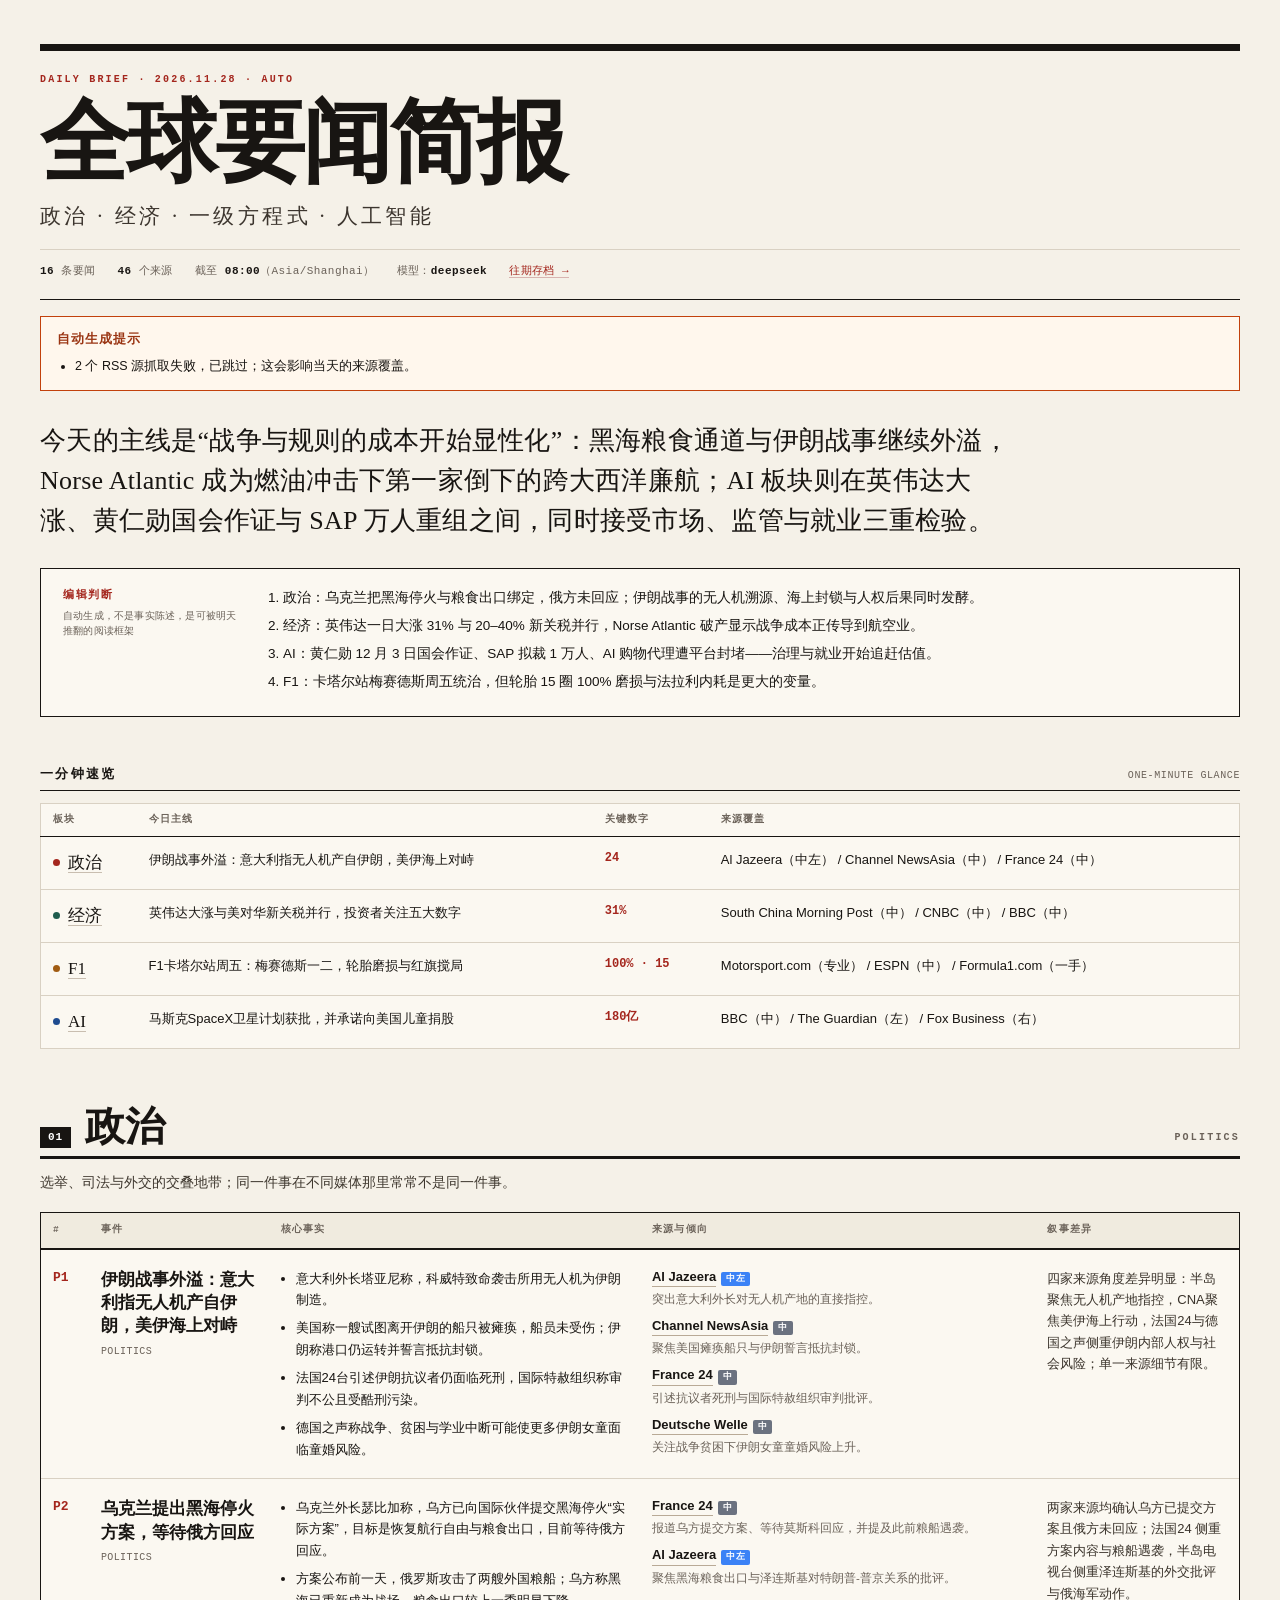
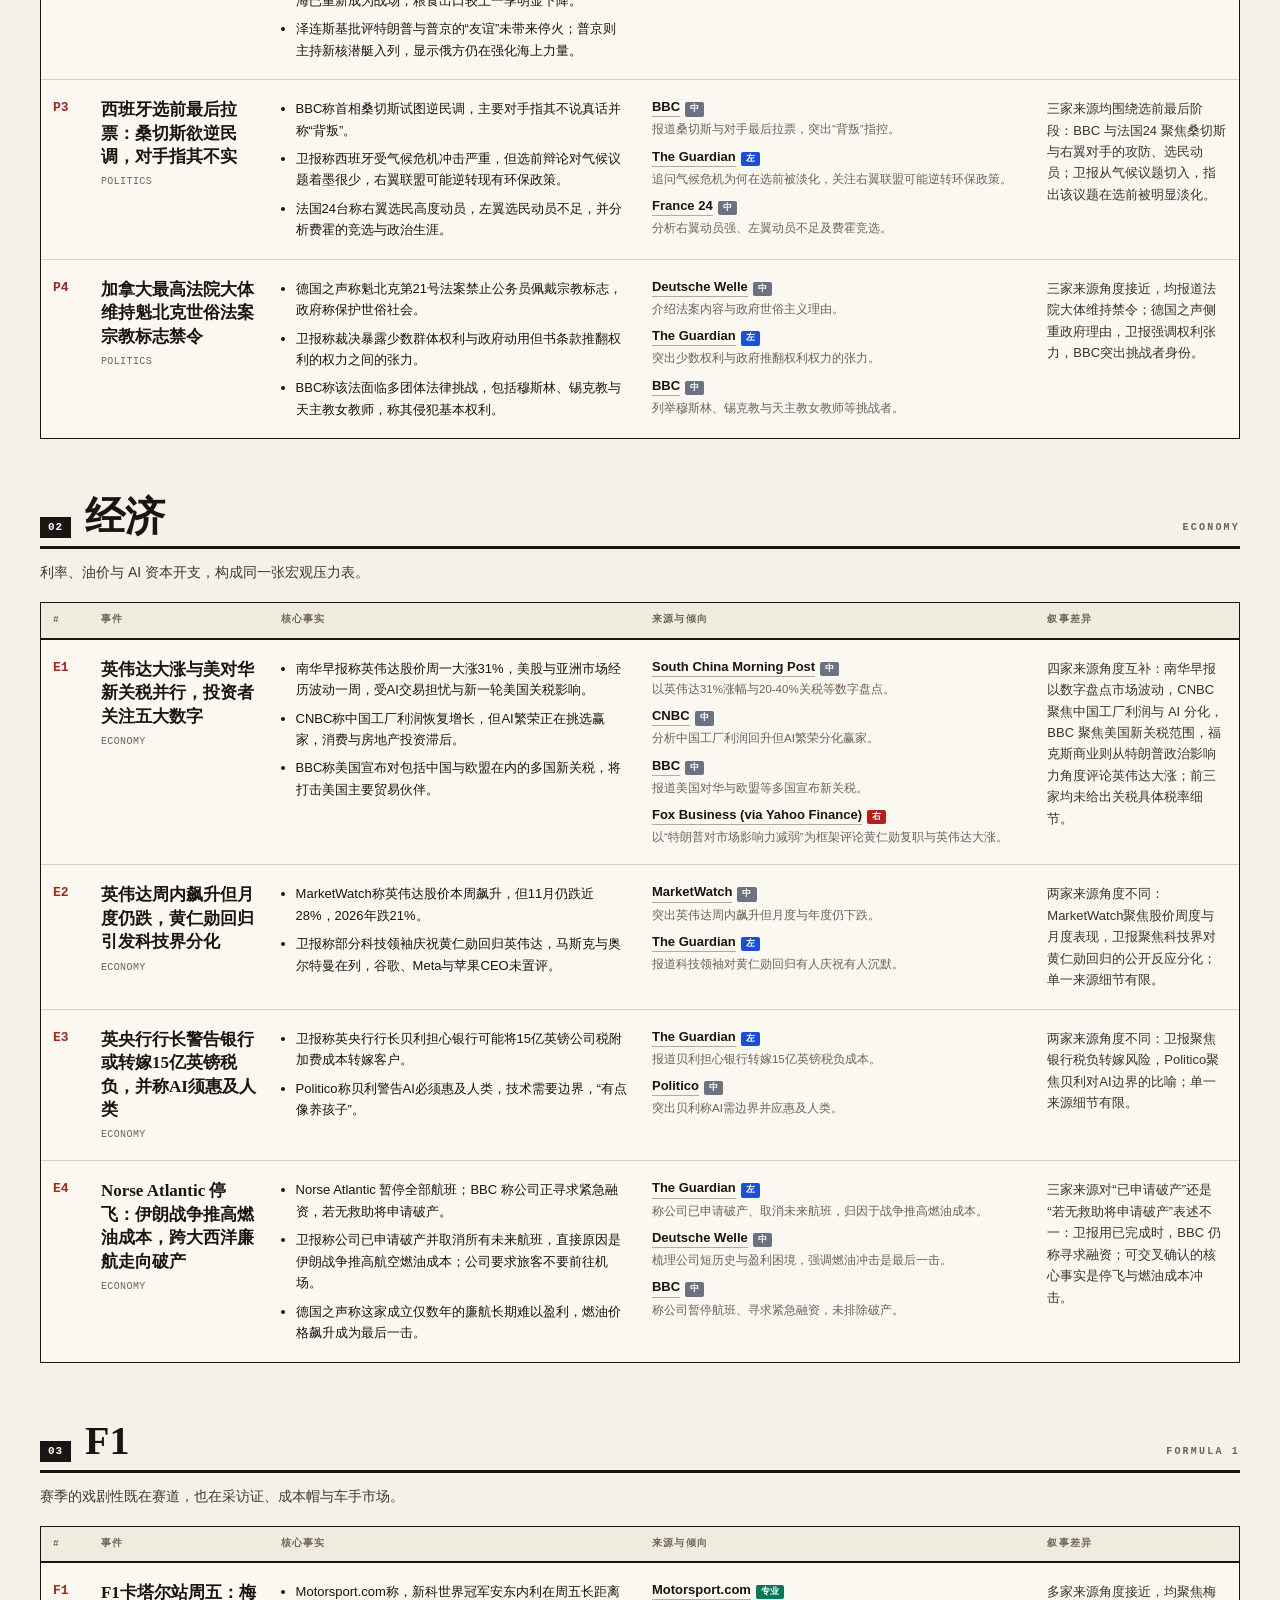
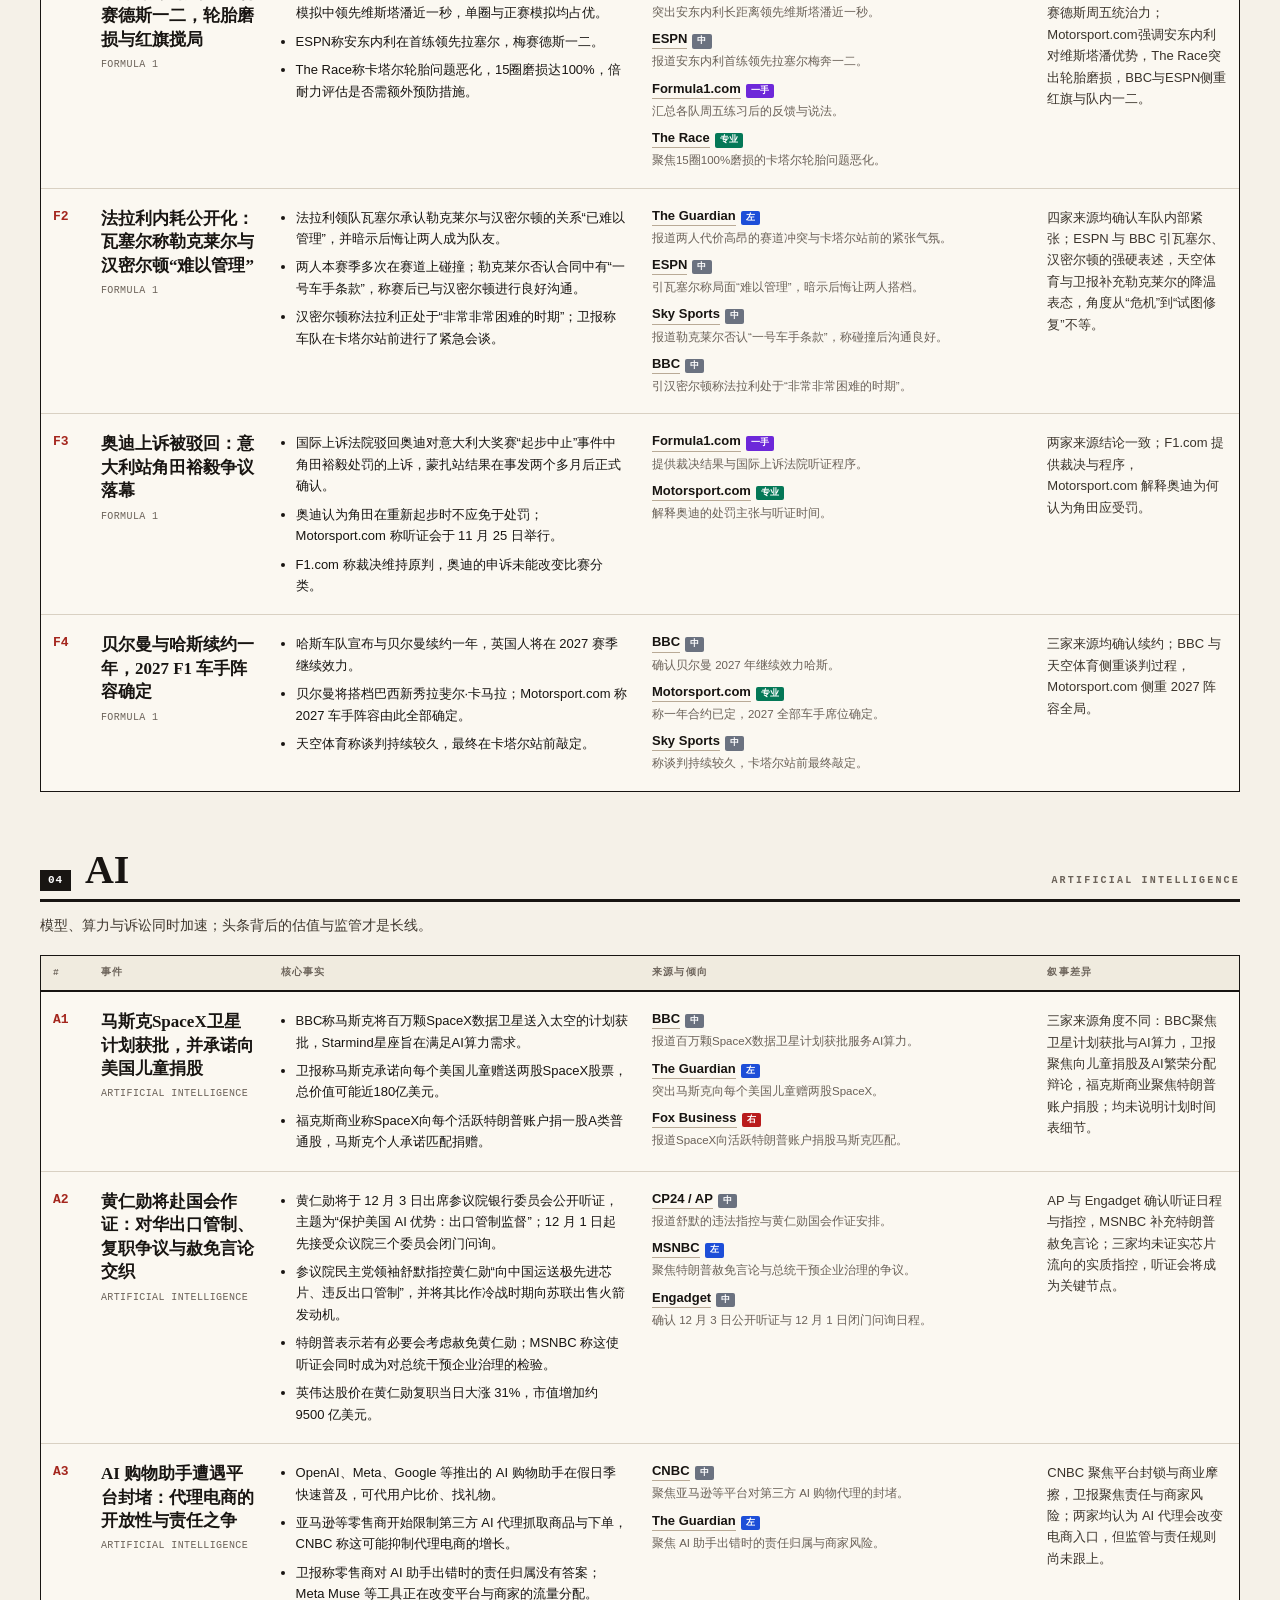
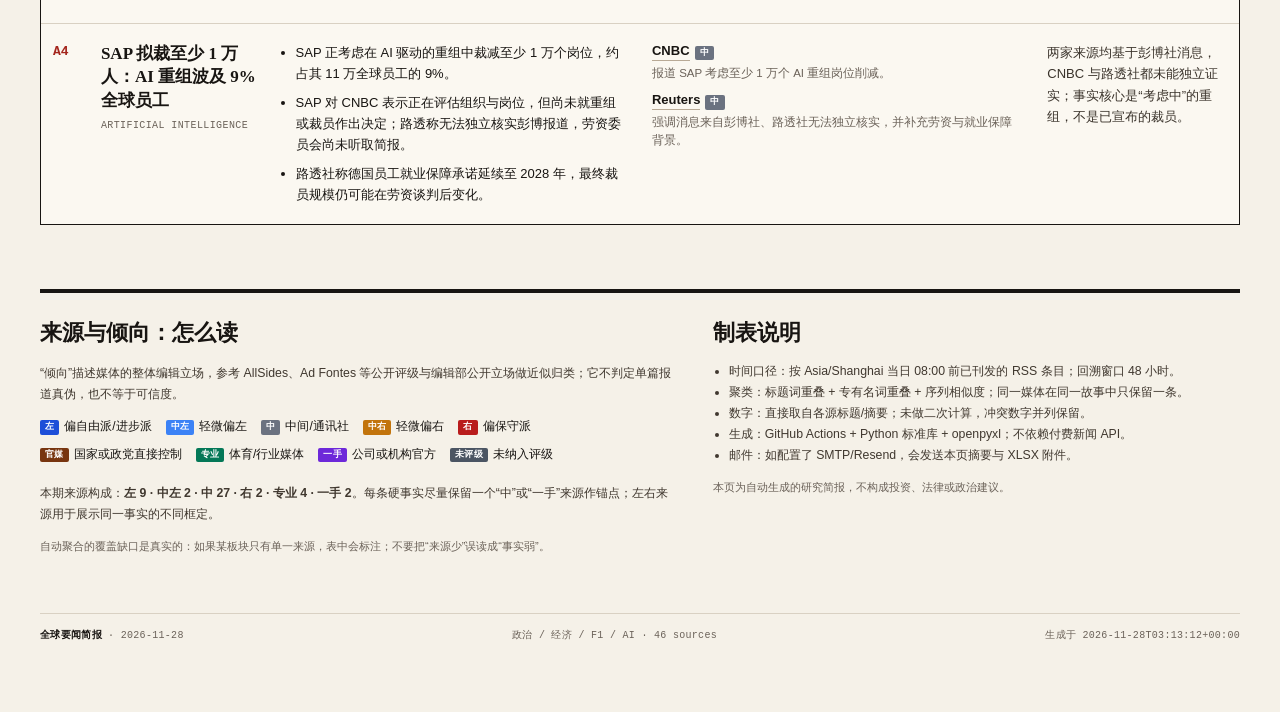
==== commit 8edc4a67: "brief: correct 2026-11-28 wording" ====
--- a/docs/index.html
+++ b/docs/index.html
@@ -1,112 +1,112 @@
-<!doctype html>
-<html lang="zh-CN"><head><meta charset="utf-8">
-<meta name="viewport" content="width=device-width,initial-scale=1">
-<title>全球要闻简报 · 2026-11-28</title>
-<style>:root{--paper:#f5f1e8;--ink:#181512;--muted:#6b6259;--line:#d9d1c3;--card:#fbf8f1;--red:#a4261d}
-*{box-sizing:border-box}
-html{scroll-behavior:smooth}
-body{margin:0;background:var(--paper);color:var(--ink);font-family:-apple-system,"Segoe UI","Noto Sans SC","PingFang SC","Microsoft YaHei",sans-serif;line-height:1.65;-webkit-font-smoothing:antialiased}
-.page{max-width:1440px;margin:0 auto;padding:44px 40px 72px}
-a{color:inherit}
-.masthead{border-top:7px solid var(--ink);border-bottom:1px solid var(--ink);padding:22px 0 18px;position:relative}
-.kicker{font:700 10px/1.4 ui-monospace,SFMono-Regular,Menlo,monospace;letter-spacing:.22em;color:var(--red);text-transform:uppercase}
-h1{font-family:"Noto Serif SC","Songti SC","STSong",Georgia,serif;font-size:clamp(46px,7vw,92px);line-height:.98;margin:12px 0 12px;letter-spacing:-.03em;font-weight:700}
-.sub{font-family:"Noto Serif SC","Songti SC",serif;font-size:clamp(15px,1.8vw,21px);letter-spacing:.16em;color:#3c352e}
-.meta{margin-top:16px;padding-top:12px;border-top:1px solid var(--line);font:500 11px/1.7 ui-monospace,SFMono-Regular,Menlo,monospace;letter-spacing:.04em;color:var(--muted);display:flex;flex-wrap:wrap;gap:6px 22px}
-.meta b{color:var(--ink);font-weight:700}
-.lede{margin:30px 0 8px;max-width:980px;font-family:"Noto Serif SC","Songti SC",serif;font-size:clamp(18px,2.2vw,26px);line-height:1.55;letter-spacing:.01em}
-.lede em{font-style:normal;background:linear-gradient(transparent 62%,#e7c9a9 62%);padding:0 2px}
-.takeaways{margin:26px 0 0;border:1px solid var(--ink);background:var(--card);padding:18px 22px 16px;display:grid;grid-template-columns:180px 1fr;gap:20px}
-.tk-head{font:700 11px/1.5 ui-monospace,monospace;letter-spacing:.14em;color:var(--red);text-transform:uppercase}
-.tk-head span{display:block;margin-top:6px;font:400 10px/1.5 ui-monospace,monospace;letter-spacing:.02em;color:var(--muted);text-transform:none}
-.takeaways ol{margin:0;padding-left:20px;font-size:13.5px}
-.takeaways li{margin-bottom:6px}
-h2.sec{font-family:"Noto Serif SC","Songti SC",serif;font-size:13px;letter-spacing:.18em;text-transform:uppercase;margin:46px 0 12px;padding-bottom:6px;border-bottom:1px solid var(--ink);display:flex;justify-content:space-between;align-items:baseline}
-h2.sec small{font:400 10px ui-monospace,monospace;letter-spacing:.06em;color:var(--muted);text-transform:none}
-.glance-table{width:100%;border-collapse:collapse;background:var(--card);border:1px solid var(--line)}
-.glance-table th{font:700 10px/1.4 ui-monospace,monospace;letter-spacing:.12em;color:var(--muted);text-align:left;padding:9px 12px;border-bottom:1px solid var(--ink);text-transform:uppercase;white-space:nowrap}
-.glance-table td{padding:12px;border-bottom:1px solid var(--line);vertical-align:top;font-size:13px}
-.glance-table tr:last-child td{border-bottom:0}
-.glance-table .cat{font-family:"Noto Serif SC",serif;font-size:17px;white-space:nowrap}
-.glance-table .cat i{display:inline-block;width:7px;height:7px;border-radius:50%;margin-right:8px;vertical-align:2px}
-.glance-table a{text-decoration:none;border-bottom:1px solid #c9beb0}
-.glance-table .num{font:700 12px/1.5 ui-monospace,monospace;color:var(--red);white-space:nowrap}
-.topic{margin-top:58px;scroll-margin-top:20px}
-.topic-head{display:flex;align-items:baseline;gap:14px;border-bottom:3px solid var(--ink);padding-bottom:8px}
-.topic-head .num{font:700 11px/1 ui-monospace,monospace;color:#fff;background:var(--ink);padding:5px 8px;letter-spacing:.08em}
-.topic-head h2{font-family:"Noto Serif SC","Songti SC",serif;font-size:clamp(28px,3.4vw,40px);margin:0;line-height:1}
-.topic-head .en{font:700 10px/1 ui-monospace,monospace;letter-spacing:.22em;color:var(--muted);margin-left:auto;text-align:right}
-.topic-blurb{margin:12px 0 18px;color:#3f382f;font-size:14px;max-width:900px}
-.table-wrap{overflow-x:auto;border:1px solid var(--ink);background:var(--card)}
-table.stories{width:100%;min-width:1120px;border-collapse:collapse}
-table.stories th{font:700 9.5px/1.5 ui-monospace,monospace;letter-spacing:.13em;color:var(--muted);text-align:left;padding:10px 12px;border-bottom:2px solid var(--ink);text-transform:uppercase;background:#f0ebdf;white-space:nowrap}
-table.stories td{vertical-align:top;padding:18px 12px;border-bottom:1px solid var(--line);font-size:13px}
-table.stories tr:last-child td{border-bottom:0}
-table.stories tbody tr:hover td{background:#fffdf6}
-.idx{font:700 12px/1.6 ui-monospace,monospace;color:var(--red);white-space:nowrap}
-.story-title{font-family:"Noto Serif SC","Songti SC",serif;font-size:17px;line-height:1.38;font-weight:700;margin-bottom:6px}
-.story-kicker{font:500 10px/1.5 ui-monospace,monospace;color:var(--muted);letter-spacing:.04em}
-.facts ul{margin:0;padding-left:15px}
-.facts li{margin-bottom:7px}
-.facts li:last-child{margin-bottom:0}
-.src{display:flex;flex-wrap:wrap;align-items:baseline;gap:5px;margin-bottom:9px}
-.src:last-child{margin-bottom:0}
-.src a{font-weight:700;text-decoration:none;border-bottom:1px solid #b9aa96;line-height:1.4}
-.src a:hover{border-bottom-color:var(--red);color:var(--red)}
-.badge{font:700 9px/1.6 ui-monospace,monospace;padding:0 5px;border-radius:2px;color:#fff;letter-spacing:.03em;white-space:nowrap}
-.b-left{background:#1d4ed8}.b-cl{background:#3b82f6}.b-c{background:#6b7280}.b-cr{background:#c2740c}.b-r{background:#b91c1c}.b-state{background:#78350f}.b-pro{background:#047857}.b-primary{background:#6d28d9}
-.angle{flex-basis:100%;color:var(--muted);font-size:11.5px;line-height:1.5;margin-top:-1px}
-.frame{font-size:12.5px;line-height:1.65;color:#3a332b}
-.frame b{color:var(--ink)}
-.legend{display:flex;flex-wrap:wrap;gap:8px 14px;margin:12px 0 18px;font-size:12px}
-.legend span{display:inline-flex;align-items:center;gap:5px}
-.method{margin-top:64px;border-top:4px solid var(--ink);padding-top:22px;display:grid;grid-template-columns:1.2fr 1fr;gap:40px}
-.method h2{font-family:"Noto Serif SC",serif;font-size:22px;margin:0 0 10px}
-.method p,.method li{font-size:12.3px;line-height:1.7;color:#40382f}
-.method ul{margin:0;padding-left:16px}
-.method .fine{font-size:11px;color:var(--muted);margin-top:12px}
-.footer{margin-top:46px;padding-top:14px;border-top:1px solid var(--line);display:flex;justify-content:space-between;gap:20px;font:500 10px/1.6 ui-monospace,monospace;color:var(--muted);letter-spacing:.03em}
-.footer b{color:var(--ink)}
-@media(max-width:900px){.page{padding:26px 14px 50px}.takeaways{grid-template-columns:1fr;gap:8px}.method{grid-template-columns:1fr;gap:18px}.meta{gap:4px 14px}}
-@media print{body{background:#fff}.page{max-width:none;padding:0}.table-wrap{overflow:visible}table.stories{min-width:0}.topic{break-inside:avoid}table.stories tr{break-inside:avoid}.masthead{border-top-width:4px}}
-.notice{border:1px solid #c2410c;background:#fff7ed;padding:12px 16px;margin:16px 0;font-size:12.5px;line-height:1.7}
-.notice b{color:#9a3412;letter-spacing:.08em}
-.notice ul{margin:6px 0 0;padding-left:18px}
-.empty{padding:28px;color:var(--muted);text-align:center}
-.b-other{background:#4b5563}
-.meta a{color:var(--red);text-decoration:none;border-bottom:1px solid #d8b4b0}
-</style></head><body><div class="page">
-<header class="masthead">
-  <div class="kicker">DAILY BRIEF · 2026.11.28 · AUTO</div>
-  <h1>全球要闻简报</h1>
-  <div class="sub">政治 · 经济 · 一级方程式 · 人工智能</div>
-  <div class="meta"><span><b>16</b> 条要闻</span><span><b>46</b> 个来源</span>
-  <span>截至 <b>08:00</b>（Asia/Shanghai）</span><span>模型：<b>deepseek</b></span>
-  <span><a href="archive.html">往期存档 →</a></span></div>
-</header>
-<div class="notice"><b>自动生成提示</b><ul><li>2 个 RSS 源抓取失败，已跳过；这会影响当天的来源覆盖。</li></ul></div>
-<p class="lede">今天的主线是“战争与规则的成本开始显性化”：黑海粮食通道与伊朗战事继续外溢，Norse Atlantic 成为燃油冲击下第一家倒下的跨大西洋廉航；AI 板块则在英伟达大涨、黄仁勋国会作证与 SAP 万人重组之间，同时接受市场、监管与就业三重检验。</p>
-<aside class="takeaways"><div class="tk-head">编辑判断<span>自动生成，不是事实陈述，是可被明天推翻的阅读框架</span></div>
-<ol><li>政治：乌克兰把黑海停火与粮食出口绑定，俄方未回应；伊朗战事的无人机溯源、海上封锁与人权后果同时发酵。</li><li>经济：英伟达一日大涨 31% 与 20–40% 新关税并行，Norse Atlantic 破产显示战争成本正传导到航空业。</li><li>AI：黄仁勋 12 月 3 日国会作证、SAP 拟裁 1 万人、AI 购物代理遭平台封堵——治理与就业开始追赶估值。</li><li>F1：卡塔尔站梅赛德斯周五统治，但轮胎 15 圈 100% 磨损与法拉利内耗是更大的变量。</li></ol></aside>
-<h2 class="sec">一分钟速览 <small>ONE-MINUTE GLANCE</small></h2>
-<table class="glance-table"><thead><tr><th>板块</th><th>今日主线</th><th>关键数字</th><th>来源覆盖</th></tr></thead>
-<tbody><tr><td class="cat"><i style="background:#a4261d"></i><a href="#politics">政治</a></td><td>伊朗战事外溢：意大利指无人机产自伊朗，美伊海上对峙</td><td class="num">24</td><td>Al Jazeera（中左） / Channel NewsAsia（中） / France 24（中）</td></tr><tr><td class="cat"><i style="background:#1f5c4d"></i><a href="#economy">经济</a></td><td>英伟达大涨与美对华新关税并行，投资者关注五大数字</td><td class="num">31%</td><td>South China Morning Post（中） / CNBC（中） / BBC（中）</td></tr><tr><td class="cat"><i style="background:#a15c12"></i><a href="#f1">F1</a></td><td>F1卡塔尔站周五：梅赛德斯一二，轮胎磨损与红旗搅局</td><td class="num">100% · 15</td><td>Motorsport.com（专业） / ESPN（中） / Formula1.com（一手）</td></tr><tr><td class="cat"><i style="background:#1e4b8f"></i><a href="#ai">AI</a></td><td>马斯克SpaceX卫星计划获批，并承诺向美国儿童捐股</td><td class="num">180亿</td><td>BBC（中） / The Guardian（左） / Fox Business（右）</td></tr></tbody></table>
-<section class="topic" id="politics"><div class="topic-head"><span class="num">01</span><h2>政治</h2><span class="en">POLITICS</span></div><p class="topic-blurb">选举、司法与外交的交叠地带；同一件事在不同媒体那里常常不是同一件事。</p><div class="table-wrap"><table class="stories"><thead><tr><th style="width:4%">#</th><th style="width:15%">事件</th><th style="width:31%">核心事实</th><th style="width:33%">来源与倾向</th><th style="width:17%">叙事差异</th></tr></thead><tbody><tr><td class="idx">P1</td><td><div class="story-title">伊朗战事外溢：意大利指无人机产自伊朗，美伊海上对峙</div><div class="story-kicker">POLITICS</div></td><td class="facts"><ul><li>意大利外长塔亚尼称，科威特致命袭击所用无人机为伊朗制造。</li><li>美国称一艘试图离开伊朗的船只被瘫痪，船员未受伤；伊朗称港口仍运转并誓言抵抗封锁。</li><li>法国24台引述伊朗抗议者仍面临死刑，国际特赦组织称审判不公且受酷刑污染。</li><li>德国之声称战争、贫困与学业中断可能使更多伊朗女童面临童婚风险。</li></ul></td><td class="sources"><div class="src"><a href="https://www.aljazeera.com/news/liveblog/2026/11/28/iran-war-live-italy-says-drone-in-deadly-kuwait-attack-was-made-in-iran?traffic_source=rss" target="_blank" rel="noopener">Al Jazeera</a><span class="badge b-cl">中左</span><span class="angle">突出意大利外长对无人机产地的直接指控。</span></div><div class="src"><a href="https://www.channelnewsasia.com/world/us-disable-ship-iran-blockade-hormuz-6588546" target="_blank" rel="noopener">Channel NewsAsia</a><span class="badge b-c">中</span><span class="angle">聚焦美国瘫痪船只与伊朗誓言抵抗封锁。</span></div><div class="src"><a href="https://www.france24.com/en/from-bad-to-catastrophic-iran-s-justice-system-was-already-unfair-for-many-decades" target="_blank" rel="noopener">France 24</a><span class="badge b-c">中</span><span class="angle">引述抗议者死刑与国际特赦组织审判批评。</span></div><div class="src"><a href="https://www.dw.com/en/in-iran-child-marriage-risks-complicated-by-war/a-80075473?maca=en-rss-en-world-4025-rdf" target="_blank" rel="noopener">Deutsche Welle</a><span class="badge b-c">中</span><span class="angle">关注战争贫困下伊朗女童童婚风险上升。</span></div></td><td class="frame">四家来源角度差异明显：半岛聚焦无人机产地指控，CNA聚焦美伊海上行动，法国24与德国之声侧重伊朗内部人权与社会风险；单一来源细节有限。</td></tr><tr><td class="idx">P2</td><td><div class="story-title">乌克兰提出黑海停火方案，等待俄方回应</div><div class="story-kicker">POLITICS</div></td><td class="facts"><ul><li>乌克兰外长瑟比加称，乌方已向国际伙伴提交黑海停火“实际方案”，目标是恢复航行自由与粮食出口，目前等待俄方回应。</li><li>方案公布前一天，俄罗斯攻击了两艘外国粮船；乌方称黑海已重新成为战场，粮食出口较上一季明显下降。</li><li>泽连斯基批评特朗普与普京的“友谊”未带来停火；普京则主持新核潜艇入列，显示俄方仍在强化海上力量。</li></ul></td><td class="sources"><div class="src"><a href="https://www.france24.com/en/europe/20261127-ukraine-submits-black-sea-ceasefire-offer-awaits-russian-response" target="_blank" rel="noopener">France 24</a><span class="badge b-c">中</span><span class="angle">报道乌方提交方案、等待莫斯科回应，并提及此前粮船遇袭。</span></div><div class="src"><a href="https://www.aljazeera.com/news/2026/11/27/kyiv-offers-black-sea-ceasefire-as-putin-expands-russias-navy" target="_blank" rel="noopener">Al Jazeera</a><span class="badge b-cl">中左</span><span class="angle">聚焦黑海粮食出口与泽连斯基对特朗普-普京关系的批评。</span></div></td><td class="frame">两家来源均确认乌方已提交方案且俄方未回应；法国24 侧重方案内容与粮船遇袭，半岛电视台侧重泽连斯基的外交批评与俄海军动作。</td></tr><tr><td class="idx">P3</td><td><div class="story-title">西班牙选前最后拉票：桑切斯欲逆民调，对手指其不实</div><div class="story-kicker">POLITICS</div></td><td class="facts"><ul><li>BBC称首相桑切斯欲 defy 民调，主要对手指其不说真话并称“背叛”。</li><li>卫报称西班牙受气候危机冲击严重，但选前辩论对气候议题着墨很少，右翼联盟可能逆转现有环保政策。</li><li>法国24台称右翼选民高度动员，左翼选民动员不足，并分析费霍的竞选与政治生涯。</li></ul></td><td class="sources"><div class="src"><a href="https://www.bbc.co.uk/news/articles/c8wy5p4gdnwvo?at_medium=RSS&amp;at_campaign=rss" target="_blank" rel="noopener">BBC</a><span class="badge b-c">中</span><span class="angle">报道桑切斯与对手最后拉票，突出“背叛”指控。</span></div><div class="src"><a href="https://www.theguardian.com/world/2026/nov/25/spain-election-climate-crisis" target="_blank" rel="noopener">The Guardian</a><span class="badge b-left">左</span><span class="angle">追问气候危机为何在选前被淡化，关注右翼联盟可能逆转环保政策。</span></div><div class="src"><a href="https://www.france24.com/en/tv-shows/spotlight/20261127-spanish-elections-right-wing-voters-extremely-mobilised-left-wing-voters-not-mobilised-enough" target="_blank" rel="noopener">France 24</a><span class="badge b-c">中</span><span class="angle">分析右翼动员强、左翼动员不足及费霍竞选。</span></div></td><td class="frame">三家来源均围绕选前最后阶段：BBC 与法国24 聚焦桑切斯与右翼对手的攻防、选民动员；卫报从气候议题切入，指出该议题在选前被明显淡化。</td></tr><tr><td class="idx">P4</td><td><div class="story-title">加拿大最高法院大体维持魁北克世俗法案宗教标志禁令</div><div class="story-kicker">POLITICS</div></td><td class="facts"><ul><li>德国之声称魁北克第21号法案禁止公务员佩戴宗教标志，政府称保护世俗社会。</li><li>卫报称加拿大最高法院大体维持该法，暴露少数权利与政府推翻权利权力间张力。</li><li>BBC称该法面临多团体法律挑战，包括穆斯林、锡克教与天主教女教师，称其侵犯基本权利。</li></ul></td><td class="sources"><div class="src"><a href="https://www.dw.com/en/canada-supreme-court-largely-upholds-quebec-secularism-bill/a-80082571?maca=en-rss-en-world-4025-rdf" target="_blank" rel="noopener">Deutsche Welle</a><span class="badge b-c">中</span><span class="angle">介绍法案内容与政府世俗主义理由。</span></div><div class="src"><a href="https://www.theguardian.com/world/2026/nov/27/canadas-top-court-upholds-quebec-law-barring-public-sector-workers-from-wearing-religious-symbols" target="_blank" rel="noopener">The Guardian</a><span class="badge b-left">左</span><span class="angle">突出少数权利与政府推翻权利权力的张力。</span></div><div class="src"><a href="https://www.bbc.co.uk/news/articles/cq3dgpy9lem3o?at_medium=RSS&amp;at_campaign=rss" target="_blank" rel="noopener">BBC</a><span class="badge b-c">中</span><span class="angle">列举穆斯林、锡克教与天主教女教师等挑战者。</span></div></td><td class="frame">三家来源角度接近，均报道法院大体维持禁令；德国之声侧重政府理由，卫报强调权利张力，BBC突出挑战者身份。</td></tr></tbody></table></div></section><section class="topic" id="economy"><div class="topic-head"><span class="num">02</span><h2>经济</h2><span class="en">ECONOMY</span></div><p class="topic-blurb">利率、油价与 AI 资本开支，构成同一张宏观压力表。</p><div class="table-wrap"><table class="stories"><thead><tr><th style="width:4%">#</th><th style="width:15%">事件</th><th style="width:31%">核心事实</th><th style="width:33%">来源与倾向</th><th style="width:17%">叙事差异</th></tr></thead><tbody><tr><td class="idx">E1</td><td><div class="story-title">英伟达大涨与美对华新关税并行，投资者关注五大数字</div><div class="story-kicker">ECONOMY</div></td><td class="facts"><ul><li>南华早报称英伟达股价周一大涨31%，美股与亚洲市场经历波动一周，受AI交易担忧与新一轮美国关税影响。</li><li>CNBC称中国工厂利润恢复增长，但AI繁荣正在挑选赢家，消费与房地产投资滞后。</li><li>BBC称美国宣布对包括中国与欧盟在内的多国新关税，将打击美国主要贸易伙伴。</li></ul></td><td class="sources"><div class="src"><a href="https://www.scmp.com/business/china-business/article/3375991/nvidias-31-surge-20-40-us-tariffs-china-5-figures-investors-are-watching-week" target="_blank" rel="noopener">South China Morning Post</a><span class="badge b-c">中</span><span class="angle">以英伟达31%涨幅与20-40%关税等数字盘点。</span></div><div class="src"><a href="https://www.cnbc.com/2026/11/27/china-industrial-profits-october.html" target="_blank" rel="noopener">CNBC</a><span class="badge b-c">中</span><span class="angle">分析中国工厂利润回升但AI繁荣分化赢家。</span></div><div class="src"><a href="https://www.bbc.co.uk/news/articles/c893r9ke5p97o?at_medium=RSS&amp;at_campaign=rss" target="_blank" rel="noopener">BBC</a><span class="badge b-c">中</span><span class="angle">报道美国对华与欧盟等多国宣布新关税。</span></div><div class="src"><a href="https://finance.yahoo.com/markets/stocks/articles/fox-host-reveals-sign-trump-234652391.html" target="_blank" rel="noopener">Fox Business (via Yahoo Finance)</a><span class="badge b-r">右</span><span class="angle">以“特朗普对市场影响力减弱”为框架评论黄仁勋复职与英伟达大涨。</span></div></td><td class="frame">四家来源角度互补：南华早报以数字盘点市场波动，CNBC 聚焦中国工厂利润与 AI 分化，BBC 聚焦美国新关税范围，福克斯商业则从特朗普政治影响力角度评论英伟达大涨；前三家均未给出关税具体税率细节。</td></tr><tr><td class="idx">E2</td><td><div class="story-title">英伟达周内飙升但月度仍跌，黄仁勋回归引发科技界分化</div><div class="story-kicker">ECONOMY</div></td><td class="facts"><ul><li>MarketWatch称英伟达股价本周飙升，但11月仍跌近28%，2026年跌21%。</li><li>卫报称部分科技领袖庆祝黄仁勋回归英伟达，马斯克与奥尔特曼在列，谷歌、Meta与苹果CEO未置评。</li></ul></td><td class="sources"><div class="src"><a href="https://www.marketwatch.com/story/the-return-of-jensen-huang-has-saved-the-u-s-stock-market-for-now-why-the-rebound-may-not-last-f72656ce" target="_blank" rel="noopener">MarketWatch</a><span class="badge b-c">中</span><span class="angle">突出英伟达周内飙升但月度与年度仍下跌。</span></div><div class="src"><a href="https://www.theguardian.com/technology/2026/nov/26/jensen-huang-nvidia-tech" target="_blank" rel="noopener">The Guardian</a><span class="badge b-left">左</span><span class="angle">报道科技领袖对黄仁勋回归有人庆祝有人沉默。</span></div></td><td class="frame">两家来源角度不同：MarketWatch聚焦股价周度与月度表现，卫报聚焦科技界对黄仁勋回归的公开反应分化；单一来源细节有限。</td></tr><tr><td class="idx">E3</td><td><div class="story-title">英央行行长警告银行或转嫁15亿英镑税负，并称AI须惠及人类</div><div class="story-kicker">ECONOMY</div></td><td class="facts"><ul><li>卫报称英央行行长贝利担心银行可能将15亿英镑公司税附加费成本转嫁客户。</li><li>Politico称贝利警告AI必须惠及人类，技术需要边界，“有点像养孩子”。</li></ul></td><td class="sources"><div class="src"><a href="https://www.theguardian.com/business/2026/nov/27/bank-tax-rise-customers-bank-of-england-andrew-bailey" target="_blank" rel="noopener">The Guardian</a><span class="badge b-left">左</span><span class="angle">报道贝利担心银行转嫁15亿英镑税负成本。</span></div><div class="src"><a href="https://www.politico.eu/article/bank-of-england-boss-warns-ai-must-benefit-humans/?utm_source=RSS_Feed&amp;utm_medium=RSS&amp;utm_campaign=RSS_Syndication" target="_blank" rel="noopener">Politico</a><span class="badge b-c">中</span><span class="angle">突出贝利称AI需边界并应惠及人类。</span></div></td><td class="frame">两家来源角度不同：卫报聚焦银行税负转嫁风险，Politico聚焦贝利对AI边界的比喻；单一来源细节有限。</td></tr><tr><td class="idx">E4</td><td><div class="story-title">Norse Atlantic 停飞：伊朗战争推高燃油成本，跨大西洋廉航走向破产</div><div class="story-kicker">ECONOMY</div></td><td class="facts"><ul><li>Norse Atlantic 暂停全部航班；BBC 称公司正寻求紧急融资，若无救助将申请破产。</li><li>卫报称公司已申请破产并取消所有未来航班，直接原因是伊朗战争推高航空燃油成本；公司要求旅客不要前往机场。</li><li>德国之声称这家成立仅数年的廉航长期难以盈利，燃油价格飙升成为最后一击。</li></ul></td><td class="sources"><div class="src"><a href="https://www.theguardian.com/business/2026/nov/27/norse-atlantic-airways-files-for-bankruptcy-cancels-all-future-flights" target="_blank" rel="noopener">The Guardian</a><span class="badge b-left">左</span><span class="angle">称公司已申请破产、取消未来航班，归因于战争推高燃油成本。</span></div><div class="src"><a href="https://www.dw.com/en/airline-norse-atlantic-files-for-bankruptcy-succumbing-to-aviation-fuel-costs/a-80076728" target="_blank" rel="noopener">Deutsche Welle</a><span class="badge b-c">中</span><span class="angle">梳理公司短历史与盈利困境，强调燃油冲击是最后一击。</span></div><div class="src"><a href="https://www.bbc.co.uk/news/articles/c9kgmd0ldy0lo" target="_blank" rel="noopener">BBC</a><span class="badge b-c">中</span><span class="angle">称公司暂停航班、寻求紧急融资，未排除破产。</span></div></td><td class="frame">三家来源对“已申请破产”还是“若无救助将申请破产”表述不一：卫报用已完成时，BBC 仍称寻求融资；可交叉确认的核心事实是停飞与燃油成本冲击。</td></tr></tbody></table></div></section><section class="topic" id="f1"><div class="topic-head"><span class="num">03</span><h2>F1</h2><span class="en">FORMULA 1</span></div><p class="topic-blurb">赛季的戏剧性既在赛道，也在采访证、成本帽与车手市场。</p><div class="table-wrap"><table class="stories"><thead><tr><th style="width:4%">#</th><th style="width:15%">事件</th><th style="width:31%">核心事实</th><th style="width:33%">来源与倾向</th><th style="width:17%">叙事差异</th></tr></thead><tbody><tr><td class="idx">F1</td><td><div class="story-title">F1卡塔尔站周五：梅赛德斯一二，轮胎磨损与红旗搅局</div><div class="story-kicker">FORMULA 1</div></td><td class="facts"><ul><li>Motorsport.com称安东内利在周五长距离模拟中领先维斯塔潘近一秒，卫冕世界冠军在单圈与正赛模拟均占优。</li><li>ESPN称安东内利在首练领先拉塞尔，梅赛德斯一二。</li><li>The Race称卡塔尔轮胎问题恶化，15圈磨损达100%，倍耐力评估是否需额外预防措施。</li></ul></td><td class="sources"><div class="src"><a href="https://www.motorsport.com/f1/news/f1-qatar-gp-practice-analysis-antonelli-nearly-a-second-clear-of-verstappen-on-long-runs/10878464/?utm_source=RSS&amp;utm_medium=referral&amp;utm_campaign=RSS-F1&amp;utm_term=News&amp;utm_content=www" target="_blank" rel="noopener">Motorsport.com</a><span class="badge b-pro">专业</span><span class="angle">突出安东内利长距离领先维斯塔潘近一秒。</span></div><div class="src"><a href="https://www.espn.com/f1/story/_/id/50603958/kimi-antonelli-george-russell-qatar-grand-prix-formula-1" target="_blank" rel="noopener">ESPN</a><span class="badge b-c">中</span><span class="angle">报道安东内利首练领先拉塞尔梅奔一二。</span></div><div class="src"><a href="https://www.formula1.com/en/latest/article/what-the-teams-said-friday-in-qatar-2026.4NjrvUy3Zc6X6YN4i896S6" target="_blank" rel="noopener">Formula1.com</a><span class="badge b-primary">一手</span><span class="angle">汇总各队周五练习后的反馈与说法。</span></div><div class="src"><a href="https://www.the-race.com/formula-1/100-wear-in-15-laps-qatar-tyre-issue-has-got-even-worse/" target="_blank" rel="noopener">The Race</a><span class="badge b-pro">专业</span><span class="angle">聚焦15圈100%磨损的卡塔尔轮胎问题恶化。</span></div></td><td class="frame">多家来源角度接近，均聚焦梅赛德斯周五统治力；Motorsport.com强调安东内利对维斯塔潘优势，The Race突出轮胎磨损，BBC与ESPN侧重红旗与队内一二。</td></tr><tr><td class="idx">F2</td><td><div class="story-title">法拉利内耗公开化：瓦塞尔称勒克莱尔与汉密尔顿“难以管理”</div><div class="story-kicker">FORMULA 1</div></td><td class="facts"><ul><li>法拉利领队瓦塞尔承认勒克莱尔与汉密尔顿的关系“已难以管理”，并暗示后悔让两人成为队友。</li><li>两人本赛季多次在赛道上碰撞；勒克莱尔否认合同中有“一号车手条款”，称赛后已与汉密尔顿进行良好沟通。</li><li>汉密尔顿称法拉利正处于“非常非常困难的时期”；卫报称车队在卡塔尔站前进行了紧急会谈。</li></ul></td><td class="sources"><div class="src"><a href="https://www.theguardian.com/sport/2026/nov/27/ferrari-lewis-hamilton-charles-leclerc-qatar-grand-prix-f1" target="_blank" rel="noopener">The Guardian</a><span class="badge b-left">左</span><span class="angle">报道两人代价高昂的赛道冲突与卡塔尔站前的紧张气氛。</span></div><div class="src"><a href="https://www.espn.com/f1/story/_/id/50472137/f1-ferrari-charles-leclerc-lewis-hamilton-las-vegas-grand-prix-formula-1" target="_blank" rel="noopener">ESPN</a><span class="badge b-c">中</span><span class="angle">引瓦塞尔称局面“难以管理”，暗示后悔让两人搭档。</span></div><div class="src"><a href="https://www.skysports.com/f1/news/12433/13616753/charles-leclerc-denies-presence-of-no-1-driver-clause-in-ferrari-contract-as-he-and-lewis-hamilton-hold-good-discussions-after-collision" target="_blank" rel="noopener">Sky Sports</a><span class="badge b-c">中</span><span class="angle">报道勒克莱尔否认“一号车手条款”，称碰撞后沟通良好。</span></div><div class="src"><a href="https://www.bbc.co.uk/sport/formula1/articles/c6j9mw2dkzrxo" target="_blank" rel="noopener">BBC</a><span class="badge b-c">中</span><span class="angle">引汉密尔顿称法拉利处于“非常非常困难的时期”。</span></div></td><td class="frame">四家来源均确认车队内部紧张；ESPN 与 BBC 引瓦塞尔、汉密尔顿的强硬表述，天空体育与卫报补充勒克莱尔的降温表态，角度从“危机”到“试图修复”不等。</td></tr><tr><td class="idx">F3</td><td><div class="story-title">奥迪上诉被驳回：意大利站角田裕毅争议落幕</div><div class="story-kicker">FORMULA 1</div></td><td class="facts"><ul><li>国际上诉法院驳回奥迪对意大利大奖赛“起步中止”事件中角田裕毅处罚的上诉，蒙扎站结果在事发两个多月后正式确认。</li><li>奥迪认为角田在重新起步时不应免于处罚；Motorsport.com 称听证会于 11 月 25 日举行。</li><li>F1.com 称裁决维持原判，奥迪的申诉未能改变比赛分类。</li></ul></td><td class="sources"><div class="src"><a href="https://www.formula1.com/en/latest/article/audis-italian-grand-prix-appeal-over-tsunoda-restart-decision-is-dismissed.53YK6RxY4GWQ0WvgCUm3xh" target="_blank" rel="noopener">Formula1.com</a><span class="badge b-primary">一手</span><span class="angle">提供裁决结果与国际上诉法院听证程序。</span></div><div class="src"><a href="https://www.motorsport.com/f1/news/audi-appeal-against-yuki-tsunoda-dismissed-heres-why/10878357/" target="_blank" rel="noopener">Motorsport.com</a><span class="badge b-pro">专业</span><span class="angle">解释奥迪的处罚主张与听证时间。</span></div></td><td class="frame">两家来源结论一致；F1.com 提供裁决与程序，Motorsport.com 解释奥迪为何认为角田应受罚。</td></tr><tr><td class="idx">F4</td><td><div class="story-title">贝尔曼与哈斯续约一年，2027 F1 车手阵容确定</div><div class="story-kicker">FORMULA 1</div></td><td class="facts"><ul><li>哈斯车队宣布与贝尔曼续约一年，英国人将在 2027 赛季继续效力。</li><li>贝尔曼将搭档巴西新秀拉斐尔·卡马拉；Motorsport.com 称 2027 车手阵容由此全部确定。</li><li>天空体育称谈判持续较久，最终在卡塔尔站前敲定。</li></ul></td><td class="sources"><div class="src"><a href="https://www.bbc.co.uk/sport/formula1/articles/cqx2wxyk7343o" target="_blank" rel="noopener">BBC</a><span class="badge b-c">中</span><span class="angle">确认贝尔曼 2027 年继续效力哈斯。</span></div><div class="src"><a href="https://www.motorsport.com/f1/news/oliver-bearman-locks-in-haas-f1-seat-as-2027-grid-officially-set/10877802/" target="_blank" rel="noopener">Motorsport.com</a><span class="badge b-pro">专业</span><span class="angle">称一年合约已定，2027 全部车手席位确定。</span></div><div class="src"><a href="https://www.skysports.com/f1/news/12433/13610208/oliver-bearman-to-remain-with-haas-for-2027-f1-season-after-new-contract-finally-agreed-ahead-of-qatar-gp" target="_blank" rel="noopener">Sky Sports</a><span class="badge b-c">中</span><span class="angle">称谈判持续较久，卡塔尔站前最终敲定。</span></div></td><td class="frame">三家来源均确认续约；BBC 与天空体育侧重谈判过程，Motorsport.com 侧重 2027 阵容全局。</td></tr></tbody></table></div></section><section class="topic" id="ai"><div class="topic-head"><span class="num">04</span><h2>AI</h2><span class="en">ARTIFICIAL INTELLIGENCE</span></div><p class="topic-blurb">模型、算力与诉讼同时加速；头条背后的估值与监管才是长线。</p><div class="table-wrap"><table class="stories"><thead><tr><th style="width:4%">#</th><th style="width:15%">事件</th><th style="width:31%">核心事实</th><th style="width:33%">来源与倾向</th><th style="width:17%">叙事差异</th></tr></thead><tbody><tr><td class="idx">A1</td><td><div class="story-title">马斯克SpaceX卫星计划获批，并承诺向美国儿童捐股</div><div class="story-kicker">ARTIFICIAL INTELLIGENCE</div></td><td class="facts"><ul><li>BBC称马斯克将百万颗SpaceX数据卫星送入太空的计划获批，Starmind星座旨在满足AI算力需求。</li><li>卫报称马斯克承诺向每个美国儿童赠送两股SpaceX股票，总价值可能近180亿美元。</li><li>福克斯商业称SpaceX向每个活跃特朗普账户捐一股A类普通股，马斯克个人承诺匹配捐赠。</li></ul></td><td class="sources"><div class="src"><a href="https://www.bbc.co.uk/news/articles/cwp836l8n1jgo?at_medium=RSS&amp;at_campaign=rss" target="_blank" rel="noopener">BBC</a><span class="badge b-c">中</span><span class="angle">报道百万颗SpaceX数据卫星计划获批服务AI算力。</span></div><div class="src"><a href="https://www.theguardian.com/technology/2026/nov/26/elon-musk-pledges-to-give-two-spacex-shares-to-every-child-in-the-us" target="_blank" rel="noopener">The Guardian</a><span class="badge b-left">左</span><span class="angle">突出马斯克向每个美国儿童赠两股SpaceX。</span></div><div class="src"><a href="https://www.foxbusiness.com/markets/elon-musk-spacex-pledge-major-stock-donations-active-trump-accounts" target="_blank" rel="noopener">Fox Business</a><span class="badge b-r">右</span><span class="angle">报道SpaceX向活跃特朗普账户捐股马斯克匹配。</span></div></td><td class="frame">三家来源角度不同：BBC聚焦卫星计划获批与AI算力，卫报聚焦向儿童捐股及AI繁荣分配辩论，福克斯商业聚焦特朗普账户捐股；均未说明计划时间表细节。</td></tr><tr><td class="idx">A2</td><td><div class="story-title">黄仁勋将赴国会作证：对华出口管制、复职争议与赦免言论交织</div><div class="story-kicker">ARTIFICIAL INTELLIGENCE</div></td><td class="facts"><ul><li>黄仁勋将于 12 月 3 日出席参议院银行委员会公开听证，主题为“保护美国 AI 优势：出口管制监督”；12 月 1 日起先接受众议院三个委员会闭门问询。</li><li>参议院民主党领袖舒默指控黄仁勋“向中国运送极先进芯片、违反出口管制”，并将其比作冷战时期向苏联出售火箭发动机。</li><li>特朗普表示若有必要会考虑赦免黄仁勋；MSNBC 称这使听证会同时成为对总统干预企业治理的检验。</li><li>英伟达股价在黄仁勋复职当日大涨 31%，市值增加约 9500 亿美元。</li></ul></td><td class="sources"><div class="src"><a href="https://www.cp24.com/news/world/2026/11/24/democratic-senate-leader-accuses-nvidia-ceo-of-violating-us-export-control-law/" target="_blank" rel="noopener">CP24 / AP</a><span class="badge b-c">中</span><span class="angle">报道舒默的违法指控与黄仁勋国会作证安排。</span></div><div class="src"><a href="https://www.ms.now/rachel-maddow-show/maddowblog/trump-jensen-huang-nvidia-pardon-congress-testimony-fifth-amendment" target="_blank" rel="noopener">MSNBC</a><span class="badge b-left">左</span><span class="angle">聚焦特朗普赦免言论与总统干预企业治理的争议。</span></div><div class="src"><a href="https://www.engadget.com/2325655/nvidia-jensen-huang-will-testify-publlicly-before-senators-on-december-3/" target="_blank" rel="noopener">Engadget</a><span class="badge b-c">中</span><span class="angle">确认 12 月 3 日公开听证与 12 月 1 日闭门问询日程。</span></div></td><td class="frame">AP 与 Engadget 确认听证日程与指控，MSNBC 补充特朗普赦免言论；三家均未证实芯片流向的实质指控，听证会将成为关键节点。</td></tr><tr><td class="idx">A3</td><td><div class="story-title">AI 购物助手遭遇平台封堵：代理电商的开放性与责任之争</div><div class="story-kicker">ARTIFICIAL INTELLIGENCE</div></td><td class="facts"><ul><li>OpenAI、Meta、Google 等推出的 AI 购物助手在假日季快速普及，可代用户比价、找礼物。</li><li>亚马逊等零售商开始限制第三方 AI 代理抓取商品与下单，CNBC 称这可能抑制代理电商的增长。</li><li>卫报称零售商对 AI 助手出错时的责任归属没有答案；Meta Muse 等工具正在改变平台与商家的流量分配。</li></ul></td><td class="sources"><div class="src"><a href="https://www.cnbc.com/2026/11/27/ai-shopping-agents-retailer-blocks.html" target="_blank" rel="noopener">CNBC</a><span class="badge b-c">中</span><span class="angle">聚焦亚马逊等平台对第三方 AI 购物代理的封堵。</span></div><div class="src"><a href="https://www.theguardian.com/business/2026/nov/27/retailers-ai-shopping-assistants-black-friday-brands-meta-muse" target="_blank" rel="noopener">The Guardian</a><span class="badge b-left">左</span><span class="angle">聚焦 AI 助手出错时的责任归属与商家风险。</span></div></td><td class="frame">CNBC 聚焦平台封锁与商业摩擦，卫报聚焦责任与商家风险；两家均认为 AI 代理会改变电商入口，但监管与责任规则尚未跟上。</td></tr><tr><td class="idx">A4</td><td><div class="story-title">SAP 拟裁至少 1 万人：AI 重组波及 9% 全球员工</div><div class="story-kicker">ARTIFICIAL INTELLIGENCE</div></td><td class="facts"><ul><li>SAP 正考虑在 AI 驱动的重组中裁减至少 1 万个岗位，约占其 11 万全球员工的 9%。</li><li>SAP 对 CNBC 表示正在评估组织与岗位，但尚未就重组或裁员作出决定；路透称无法独立核实彭博报道，劳资委员会尚未听取简报。</li><li>路透社称德国员工就业保障承诺延续至 2028 年，最终裁员规模仍可能在劳资谈判后变化。</li></ul></td><td class="sources"><div class="src"><a href="https://www.cnbc.com/2026/11/27/sap-job-cuts-ai-restructuring.html" target="_blank" rel="noopener">CNBC</a><span class="badge b-c">中</span><span class="angle">报道 SAP 考虑至少 1 万个 AI 重组岗位削减。</span></div><div class="src"><a href="https://www.thestar.com.my/tech/tech-news/2026/11/27/sap-considers-at-least-10000-job-cuts-in-ai-restructuring-bloomberg-reports" target="_blank" rel="noopener">Reuters</a><span class="badge b-c">中</span><span class="angle">强调消息来自彭博社、路透社无法独立核实，并补充劳资与就业保障背景。</span></div></td><td class="frame">两家来源均基于彭博社消息，CNBC 与路透社都未能独立证实；事实核心是“考虑中”的重组，不是已宣布的裁员。</td></tr></tbody></table></div></section>
-<section class="method">
-<div><h2>来源与倾向：怎么读</h2>
-<p>“倾向”描述媒体的整体编辑立场，参考 AllSides、Ad Fontes 等公开评级与编辑部公开立场做近似归类；它不判定单篇报道真伪，也不等于可信度。</p>
-<div class="legend"><span><i class="badge b-left">左</i>偏自由派/进步派</span><span><i class="badge b-cl">中左</i>轻微偏左</span><span><i class="badge b-c">中</i>中间/通讯社</span><span><i class="badge b-cr">中右</i>轻微偏右</span><span><i class="badge b-r">右</i>偏保守派</span><span><i class="badge b-state">官媒</i>国家或政党直接控制</span><span><i class="badge b-pro">专业</i>体育/行业媒体</span><span><i class="badge b-primary">一手</i>公司或机构官方</span><span><i class="badge b-other">未评级</i>未纳入评级</span></div>
-<p>本期来源构成：<b>左 9 · 中左 2 · 中 27 · 右 2 · 专业 4 · 一手 2</b>。每条硬事实尽量保留一个“中”或“一手”来源作锚点；左右来源用于展示同一事实的不同框定。</p>
-<p class="fine">自动聚合的覆盖缺口是真实的：如果某板块只有单一来源，表中会标注；不要把“来源少”误读成“事实弱”。</p></div>
-<div><h2>制表说明</h2><ul>
-<li>时间口径：按 Asia/Shanghai 当日 08:00 前已刊发的 RSS 条目；回溯窗口 48 小时。</li>
-<li>聚类：标题词重叠 + 专有名词重叠 + 序列相似度；同一媒体在同一故事中只保留一条。</li>
-<li>数字：直接取自各源标题/摘要；未做二次计算，冲突数字并列保留。</li>
-<li>生成：GitHub Actions + Python 标准库 + openpyxl；不依赖付费新闻 API。</li>
-<li>邮件：如配置了 SMTP/Resend，会发送本页摘要与 XLSX 附件。</li>
-</ul><p class="fine">本页为自动生成的研究简报，不构成投资、法律或政治建议。</p></div>
-</section>
-<div class="footer"><span><b>全球要闻简报</b> · 2026-11-28</span>
-<span>政治 / 经济 / F1 / AI · 46 sources</span>
-<span>生成于 2026-11-28T03:10:17+00:00</span></div>
+<!doctype html>
+<html lang="zh-CN"><head><meta charset="utf-8">
+<meta name="viewport" content="width=device-width,initial-scale=1">
+<title>全球要闻简报 · 2026-11-28</title>
+<style>:root{--paper:#f5f1e8;--ink:#181512;--muted:#6b6259;--line:#d9d1c3;--card:#fbf8f1;--red:#a4261d}
+*{box-sizing:border-box}
+html{scroll-behavior:smooth}
+body{margin:0;background:var(--paper);color:var(--ink);font-family:-apple-system,"Segoe UI","Noto Sans SC","PingFang SC","Microsoft YaHei",sans-serif;line-height:1.65;-webkit-font-smoothing:antialiased}
+.page{max-width:1440px;margin:0 auto;padding:44px 40px 72px}
+a{color:inherit}
+.masthead{border-top:7px solid var(--ink);border-bottom:1px solid var(--ink);padding:22px 0 18px;position:relative}
+.kicker{font:700 10px/1.4 ui-monospace,SFMono-Regular,Menlo,monospace;letter-spacing:.22em;color:var(--red);text-transform:uppercase}
+h1{font-family:"Noto Serif SC","Songti SC","STSong",Georgia,serif;font-size:clamp(46px,7vw,92px);line-height:.98;margin:12px 0 12px;letter-spacing:-.03em;font-weight:700}
+.sub{font-family:"Noto Serif SC","Songti SC",serif;font-size:clamp(15px,1.8vw,21px);letter-spacing:.16em;color:#3c352e}
+.meta{margin-top:16px;padding-top:12px;border-top:1px solid var(--line);font:500 11px/1.7 ui-monospace,SFMono-Regular,Menlo,monospace;letter-spacing:.04em;color:var(--muted);display:flex;flex-wrap:wrap;gap:6px 22px}
+.meta b{color:var(--ink);font-weight:700}
+.lede{margin:30px 0 8px;max-width:980px;font-family:"Noto Serif SC","Songti SC",serif;font-size:clamp(18px,2.2vw,26px);line-height:1.55;letter-spacing:.01em}
+.lede em{font-style:normal;background:linear-gradient(transparent 62%,#e7c9a9 62%);padding:0 2px}
+.takeaways{margin:26px 0 0;border:1px solid var(--ink);background:var(--card);padding:18px 22px 16px;display:grid;grid-template-columns:180px 1fr;gap:20px}
+.tk-head{font:700 11px/1.5 ui-monospace,monospace;letter-spacing:.14em;color:var(--red);text-transform:uppercase}
+.tk-head span{display:block;margin-top:6px;font:400 10px/1.5 ui-monospace,monospace;letter-spacing:.02em;color:var(--muted);text-transform:none}
+.takeaways ol{margin:0;padding-left:20px;font-size:13.5px}
+.takeaways li{margin-bottom:6px}
+h2.sec{font-family:"Noto Serif SC","Songti SC",serif;font-size:13px;letter-spacing:.18em;text-transform:uppercase;margin:46px 0 12px;padding-bottom:6px;border-bottom:1px solid var(--ink);display:flex;justify-content:space-between;align-items:baseline}
+h2.sec small{font:400 10px ui-monospace,monospace;letter-spacing:.06em;color:var(--muted);text-transform:none}
+.glance-table{width:100%;border-collapse:collapse;background:var(--card);border:1px solid var(--line)}
+.glance-table th{font:700 10px/1.4 ui-monospace,monospace;letter-spacing:.12em;color:var(--muted);text-align:left;padding:9px 12px;border-bottom:1px solid var(--ink);text-transform:uppercase;white-space:nowrap}
+.glance-table td{padding:12px;border-bottom:1px solid var(--line);vertical-align:top;font-size:13px}
+.glance-table tr:last-child td{border-bottom:0}
+.glance-table .cat{font-family:"Noto Serif SC",serif;font-size:17px;white-space:nowrap}
+.glance-table .cat i{display:inline-block;width:7px;height:7px;border-radius:50%;margin-right:8px;vertical-align:2px}
+.glance-table a{text-decoration:none;border-bottom:1px solid #c9beb0}
+.glance-table .num{font:700 12px/1.5 ui-monospace,monospace;color:var(--red);white-space:nowrap}
+.topic{margin-top:58px;scroll-margin-top:20px}
+.topic-head{display:flex;align-items:baseline;gap:14px;border-bottom:3px solid var(--ink);padding-bottom:8px}
+.topic-head .num{font:700 11px/1 ui-monospace,monospace;color:#fff;background:var(--ink);padding:5px 8px;letter-spacing:.08em}
+.topic-head h2{font-family:"Noto Serif SC","Songti SC",serif;font-size:clamp(28px,3.4vw,40px);margin:0;line-height:1}
+.topic-head .en{font:700 10px/1 ui-monospace,monospace;letter-spacing:.22em;color:var(--muted);margin-left:auto;text-align:right}
+.topic-blurb{margin:12px 0 18px;color:#3f382f;font-size:14px;max-width:900px}
+.table-wrap{overflow-x:auto;border:1px solid var(--ink);background:var(--card)}
+table.stories{width:100%;min-width:1120px;border-collapse:collapse}
+table.stories th{font:700 9.5px/1.5 ui-monospace,monospace;letter-spacing:.13em;color:var(--muted);text-align:left;padding:10px 12px;border-bottom:2px solid var(--ink);text-transform:uppercase;background:#f0ebdf;white-space:nowrap}
+table.stories td{vertical-align:top;padding:18px 12px;border-bottom:1px solid var(--line);font-size:13px}
+table.stories tr:last-child td{border-bottom:0}
+table.stories tbody tr:hover td{background:#fffdf6}
+.idx{font:700 12px/1.6 ui-monospace,monospace;color:var(--red);white-space:nowrap}
+.story-title{font-family:"Noto Serif SC","Songti SC",serif;font-size:17px;line-height:1.38;font-weight:700;margin-bottom:6px}
+.story-kicker{font:500 10px/1.5 ui-monospace,monospace;color:var(--muted);letter-spacing:.04em}
+.facts ul{margin:0;padding-left:15px}
+.facts li{margin-bottom:7px}
+.facts li:last-child{margin-bottom:0}
+.src{display:flex;flex-wrap:wrap;align-items:baseline;gap:5px;margin-bottom:9px}
+.src:last-child{margin-bottom:0}
+.src a{font-weight:700;text-decoration:none;border-bottom:1px solid #b9aa96;line-height:1.4}
+.src a:hover{border-bottom-color:var(--red);color:var(--red)}
+.badge{font:700 9px/1.6 ui-monospace,monospace;padding:0 5px;border-radius:2px;color:#fff;letter-spacing:.03em;white-space:nowrap}
+.b-left{background:#1d4ed8}.b-cl{background:#3b82f6}.b-c{background:#6b7280}.b-cr{background:#c2740c}.b-r{background:#b91c1c}.b-state{background:#78350f}.b-pro{background:#047857}.b-primary{background:#6d28d9}
+.angle{flex-basis:100%;color:var(--muted);font-size:11.5px;line-height:1.5;margin-top:-1px}
+.frame{font-size:12.5px;line-height:1.65;color:#3a332b}
+.frame b{color:var(--ink)}
+.legend{display:flex;flex-wrap:wrap;gap:8px 14px;margin:12px 0 18px;font-size:12px}
+.legend span{display:inline-flex;align-items:center;gap:5px}
+.method{margin-top:64px;border-top:4px solid var(--ink);padding-top:22px;display:grid;grid-template-columns:1.2fr 1fr;gap:40px}
+.method h2{font-family:"Noto Serif SC",serif;font-size:22px;margin:0 0 10px}
+.method p,.method li{font-size:12.3px;line-height:1.7;color:#40382f}
+.method ul{margin:0;padding-left:16px}
+.method .fine{font-size:11px;color:var(--muted);margin-top:12px}
+.footer{margin-top:46px;padding-top:14px;border-top:1px solid var(--line);display:flex;justify-content:space-between;gap:20px;font:500 10px/1.6 ui-monospace,monospace;color:var(--muted);letter-spacing:.03em}
+.footer b{color:var(--ink)}
+@media(max-width:900px){.page{padding:26px 14px 50px}.takeaways{grid-template-columns:1fr;gap:8px}.method{grid-template-columns:1fr;gap:18px}.meta{gap:4px 14px}}
+@media print{body{background:#fff}.page{max-width:none;padding:0}.table-wrap{overflow:visible}table.stories{min-width:0}.topic{break-inside:avoid}table.stories tr{break-inside:avoid}.masthead{border-top-width:4px}}
+.notice{border:1px solid #c2410c;background:#fff7ed;padding:12px 16px;margin:16px 0;font-size:12.5px;line-height:1.7}
+.notice b{color:#9a3412;letter-spacing:.08em}
+.notice ul{margin:6px 0 0;padding-left:18px}
+.empty{padding:28px;color:var(--muted);text-align:center}
+.b-other{background:#4b5563}
+.meta a{color:var(--red);text-decoration:none;border-bottom:1px solid #d8b4b0}
+</style></head><body><div class="page">
+<header class="masthead">
+  <div class="kicker">DAILY BRIEF · 2026.11.28 · AUTO</div>
+  <h1>全球要闻简报</h1>
+  <div class="sub">政治 · 经济 · 一级方程式 · 人工智能</div>
+  <div class="meta"><span><b>16</b> 条要闻</span><span><b>46</b> 个来源</span>
+  <span>截至 <b>08:00</b>（Asia/Shanghai）</span><span>模型：<b>deepseek</b></span>
+  <span><a href="archive.html">往期存档 →</a></span></div>
+</header>
+<div class="notice"><b>自动生成提示</b><ul><li>2 个 RSS 源抓取失败，已跳过；这会影响当天的来源覆盖。</li></ul></div>
+<p class="lede">今天的主线是“战争与规则的成本开始显性化”：黑海粮食通道与伊朗战事继续外溢，Norse Atlantic 成为燃油冲击下第一家倒下的跨大西洋廉航；AI 板块则在英伟达大涨、黄仁勋国会作证与 SAP 万人重组之间，同时接受市场、监管与就业三重检验。</p>
+<aside class="takeaways"><div class="tk-head">编辑判断<span>自动生成，不是事实陈述，是可被明天推翻的阅读框架</span></div>
+<ol><li>政治：乌克兰把黑海停火与粮食出口绑定，俄方未回应；伊朗战事的无人机溯源、海上封锁与人权后果同时发酵。</li><li>经济：英伟达一日大涨 31% 与 20–40% 新关税并行，Norse Atlantic 破产显示战争成本正传导到航空业。</li><li>AI：黄仁勋 12 月 3 日国会作证、SAP 拟裁 1 万人、AI 购物代理遭平台封堵——治理与就业开始追赶估值。</li><li>F1：卡塔尔站梅赛德斯周五统治，但轮胎 15 圈 100% 磨损与法拉利内耗是更大的变量。</li></ol></aside>
+<h2 class="sec">一分钟速览 <small>ONE-MINUTE GLANCE</small></h2>
+<table class="glance-table"><thead><tr><th>板块</th><th>今日主线</th><th>关键数字</th><th>来源覆盖</th></tr></thead>
+<tbody><tr><td class="cat"><i style="background:#a4261d"></i><a href="#politics">政治</a></td><td>伊朗战事外溢：意大利指无人机产自伊朗，美伊海上对峙</td><td class="num">24</td><td>Al Jazeera（中左） / Channel NewsAsia（中） / France 24（中）</td></tr><tr><td class="cat"><i style="background:#1f5c4d"></i><a href="#economy">经济</a></td><td>英伟达大涨与美对华新关税并行，投资者关注五大数字</td><td class="num">31%</td><td>South China Morning Post（中） / CNBC（中） / BBC（中）</td></tr><tr><td class="cat"><i style="background:#a15c12"></i><a href="#f1">F1</a></td><td>F1卡塔尔站周五：梅赛德斯一二，轮胎磨损与红旗搅局</td><td class="num">100% · 15</td><td>Motorsport.com（专业） / ESPN（中） / Formula1.com（一手）</td></tr><tr><td class="cat"><i style="background:#1e4b8f"></i><a href="#ai">AI</a></td><td>马斯克SpaceX卫星计划获批，并承诺向美国儿童捐股</td><td class="num">180亿</td><td>BBC（中） / The Guardian（左） / Fox Business（右）</td></tr></tbody></table>
+<section class="topic" id="politics"><div class="topic-head"><span class="num">01</span><h2>政治</h2><span class="en">POLITICS</span></div><p class="topic-blurb">选举、司法与外交的交叠地带；同一件事在不同媒体那里常常不是同一件事。</p><div class="table-wrap"><table class="stories"><thead><tr><th style="width:4%">#</th><th style="width:15%">事件</th><th style="width:31%">核心事实</th><th style="width:33%">来源与倾向</th><th style="width:17%">叙事差异</th></tr></thead><tbody><tr><td class="idx">P1</td><td><div class="story-title">伊朗战事外溢：意大利指无人机产自伊朗，美伊海上对峙</div><div class="story-kicker">POLITICS</div></td><td class="facts"><ul><li>意大利外长塔亚尼称，科威特致命袭击所用无人机为伊朗制造。</li><li>美国称一艘试图离开伊朗的船只被瘫痪，船员未受伤；伊朗称港口仍运转并誓言抵抗封锁。</li><li>法国24台引述伊朗抗议者仍面临死刑，国际特赦组织称审判不公且受酷刑污染。</li><li>德国之声称战争、贫困与学业中断可能使更多伊朗女童面临童婚风险。</li></ul></td><td class="sources"><div class="src"><a href="https://www.aljazeera.com/news/liveblog/2026/11/28/iran-war-live-italy-says-drone-in-deadly-kuwait-attack-was-made-in-iran?traffic_source=rss" target="_blank" rel="noopener">Al Jazeera</a><span class="badge b-cl">中左</span><span class="angle">突出意大利外长对无人机产地的直接指控。</span></div><div class="src"><a href="https://www.channelnewsasia.com/world/us-disable-ship-iran-blockade-hormuz-6588546" target="_blank" rel="noopener">Channel NewsAsia</a><span class="badge b-c">中</span><span class="angle">聚焦美国瘫痪船只与伊朗誓言抵抗封锁。</span></div><div class="src"><a href="https://www.france24.com/en/from-bad-to-catastrophic-iran-s-justice-system-was-already-unfair-for-many-decades" target="_blank" rel="noopener">France 24</a><span class="badge b-c">中</span><span class="angle">引述抗议者死刑与国际特赦组织审判批评。</span></div><div class="src"><a href="https://www.dw.com/en/in-iran-child-marriage-risks-complicated-by-war/a-80075473?maca=en-rss-en-world-4025-rdf" target="_blank" rel="noopener">Deutsche Welle</a><span class="badge b-c">中</span><span class="angle">关注战争贫困下伊朗女童童婚风险上升。</span></div></td><td class="frame">四家来源角度差异明显：半岛聚焦无人机产地指控，CNA聚焦美伊海上行动，法国24与德国之声侧重伊朗内部人权与社会风险；单一来源细节有限。</td></tr><tr><td class="idx">P2</td><td><div class="story-title">乌克兰提出黑海停火方案，等待俄方回应</div><div class="story-kicker">POLITICS</div></td><td class="facts"><ul><li>乌克兰外长瑟比加称，乌方已向国际伙伴提交黑海停火“实际方案”，目标是恢复航行自由与粮食出口，目前等待俄方回应。</li><li>方案公布前一天，俄罗斯攻击了两艘外国粮船；乌方称黑海已重新成为战场，粮食出口较上一季明显下降。</li><li>泽连斯基批评特朗普与普京的“友谊”未带来停火；普京则主持新核潜艇入列，显示俄方仍在强化海上力量。</li></ul></td><td class="sources"><div class="src"><a href="https://www.france24.com/en/europe/20261127-ukraine-submits-black-sea-ceasefire-offer-awaits-russian-response" target="_blank" rel="noopener">France 24</a><span class="badge b-c">中</span><span class="angle">报道乌方提交方案、等待莫斯科回应，并提及此前粮船遇袭。</span></div><div class="src"><a href="https://www.aljazeera.com/news/2026/11/27/kyiv-offers-black-sea-ceasefire-as-putin-expands-russias-navy" target="_blank" rel="noopener">Al Jazeera</a><span class="badge b-cl">中左</span><span class="angle">聚焦黑海粮食出口与泽连斯基对特朗普-普京关系的批评。</span></div></td><td class="frame">两家来源均确认乌方已提交方案且俄方未回应；法国24 侧重方案内容与粮船遇袭，半岛电视台侧重泽连斯基的外交批评与俄海军动作。</td></tr><tr><td class="idx">P3</td><td><div class="story-title">西班牙选前最后拉票：桑切斯欲逆民调，对手指其不实</div><div class="story-kicker">POLITICS</div></td><td class="facts"><ul><li>BBC称首相桑切斯试图逆民调，主要对手指其不说真话并称“背叛”。</li><li>卫报称西班牙受气候危机冲击严重，但选前辩论对气候议题着墨很少，右翼联盟可能逆转现有环保政策。</li><li>法国24台称右翼选民高度动员，左翼选民动员不足，并分析费霍的竞选与政治生涯。</li></ul></td><td class="sources"><div class="src"><a href="https://www.bbc.co.uk/news/articles/c8wy5p4gdnwvo?at_medium=RSS&amp;at_campaign=rss" target="_blank" rel="noopener">BBC</a><span class="badge b-c">中</span><span class="angle">报道桑切斯与对手最后拉票，突出“背叛”指控。</span></div><div class="src"><a href="https://www.theguardian.com/world/2026/nov/25/spain-election-climate-crisis" target="_blank" rel="noopener">The Guardian</a><span class="badge b-left">左</span><span class="angle">追问气候危机为何在选前被淡化，关注右翼联盟可能逆转环保政策。</span></div><div class="src"><a href="https://www.france24.com/en/tv-shows/spotlight/20261127-spanish-elections-right-wing-voters-extremely-mobilised-left-wing-voters-not-mobilised-enough" target="_blank" rel="noopener">France 24</a><span class="badge b-c">中</span><span class="angle">分析右翼动员强、左翼动员不足及费霍竞选。</span></div></td><td class="frame">三家来源均围绕选前最后阶段：BBC 与法国24 聚焦桑切斯与右翼对手的攻防、选民动员；卫报从气候议题切入，指出该议题在选前被明显淡化。</td></tr><tr><td class="idx">P4</td><td><div class="story-title">加拿大最高法院大体维持魁北克世俗法案宗教标志禁令</div><div class="story-kicker">POLITICS</div></td><td class="facts"><ul><li>德国之声称魁北克第21号法案禁止公务员佩戴宗教标志，政府称保护世俗社会。</li><li>卫报称裁决暴露少数群体权利与政府动用但书条款推翻权利的权力之间的张力。</li><li>BBC称该法面临多团体法律挑战，包括穆斯林、锡克教与天主教女教师，称其侵犯基本权利。</li></ul></td><td class="sources"><div class="src"><a href="https://www.dw.com/en/canada-supreme-court-largely-upholds-quebec-secularism-bill/a-80082571?maca=en-rss-en-world-4025-rdf" target="_blank" rel="noopener">Deutsche Welle</a><span class="badge b-c">中</span><span class="angle">介绍法案内容与政府世俗主义理由。</span></div><div class="src"><a href="https://www.theguardian.com/world/2026/nov/27/canadas-top-court-upholds-quebec-law-barring-public-sector-workers-from-wearing-religious-symbols" target="_blank" rel="noopener">The Guardian</a><span class="badge b-left">左</span><span class="angle">突出少数权利与政府推翻权利权力的张力。</span></div><div class="src"><a href="https://www.bbc.co.uk/news/articles/cq3dgpy9lem3o?at_medium=RSS&amp;at_campaign=rss" target="_blank" rel="noopener">BBC</a><span class="badge b-c">中</span><span class="angle">列举穆斯林、锡克教与天主教女教师等挑战者。</span></div></td><td class="frame">三家来源角度接近，均报道法院大体维持禁令；德国之声侧重政府理由，卫报强调权利张力，BBC突出挑战者身份。</td></tr></tbody></table></div></section><section class="topic" id="economy"><div class="topic-head"><span class="num">02</span><h2>经济</h2><span class="en">ECONOMY</span></div><p class="topic-blurb">利率、油价与 AI 资本开支，构成同一张宏观压力表。</p><div class="table-wrap"><table class="stories"><thead><tr><th style="width:4%">#</th><th style="width:15%">事件</th><th style="width:31%">核心事实</th><th style="width:33%">来源与倾向</th><th style="width:17%">叙事差异</th></tr></thead><tbody><tr><td class="idx">E1</td><td><div class="story-title">英伟达大涨与美对华新关税并行，投资者关注五大数字</div><div class="story-kicker">ECONOMY</div></td><td class="facts"><ul><li>南华早报称英伟达股价周一大涨31%，美股与亚洲市场经历波动一周，受AI交易担忧与新一轮美国关税影响。</li><li>CNBC称中国工厂利润恢复增长，但AI繁荣正在挑选赢家，消费与房地产投资滞后。</li><li>BBC称美国宣布对包括中国与欧盟在内的多国新关税，将打击美国主要贸易伙伴。</li></ul></td><td class="sources"><div class="src"><a href="https://www.scmp.com/business/china-business/article/3375991/nvidias-31-surge-20-40-us-tariffs-china-5-figures-investors-are-watching-week" target="_blank" rel="noopener">South China Morning Post</a><span class="badge b-c">中</span><span class="angle">以英伟达31%涨幅与20-40%关税等数字盘点。</span></div><div class="src"><a href="https://www.cnbc.com/2026/11/27/china-industrial-profits-october.html" target="_blank" rel="noopener">CNBC</a><span class="badge b-c">中</span><span class="angle">分析中国工厂利润回升但AI繁荣分化赢家。</span></div><div class="src"><a href="https://www.bbc.co.uk/news/articles/c893r9ke5p97o?at_medium=RSS&amp;at_campaign=rss" target="_blank" rel="noopener">BBC</a><span class="badge b-c">中</span><span class="angle">报道美国对华与欧盟等多国宣布新关税。</span></div><div class="src"><a href="https://finance.yahoo.com/markets/stocks/articles/fox-host-reveals-sign-trump-234652391.html" target="_blank" rel="noopener">Fox Business (via Yahoo Finance)</a><span class="badge b-r">右</span><span class="angle">以“特朗普对市场影响力减弱”为框架评论黄仁勋复职与英伟达大涨。</span></div></td><td class="frame">四家来源角度互补：南华早报以数字盘点市场波动，CNBC 聚焦中国工厂利润与 AI 分化，BBC 聚焦美国新关税范围，福克斯商业则从特朗普政治影响力角度评论英伟达大涨；前三家均未给出关税具体税率细节。</td></tr><tr><td class="idx">E2</td><td><div class="story-title">英伟达周内飙升但月度仍跌，黄仁勋回归引发科技界分化</div><div class="story-kicker">ECONOMY</div></td><td class="facts"><ul><li>MarketWatch称英伟达股价本周飙升，但11月仍跌近28%，2026年跌21%。</li><li>卫报称部分科技领袖庆祝黄仁勋回归英伟达，马斯克与奥尔特曼在列，谷歌、Meta与苹果CEO未置评。</li></ul></td><td class="sources"><div class="src"><a href="https://www.marketwatch.com/story/the-return-of-jensen-huang-has-saved-the-u-s-stock-market-for-now-why-the-rebound-may-not-last-f72656ce" target="_blank" rel="noopener">MarketWatch</a><span class="badge b-c">中</span><span class="angle">突出英伟达周内飙升但月度与年度仍下跌。</span></div><div class="src"><a href="https://www.theguardian.com/technology/2026/nov/26/jensen-huang-nvidia-tech" target="_blank" rel="noopener">The Guardian</a><span class="badge b-left">左</span><span class="angle">报道科技领袖对黄仁勋回归有人庆祝有人沉默。</span></div></td><td class="frame">两家来源角度不同：MarketWatch聚焦股价周度与月度表现，卫报聚焦科技界对黄仁勋回归的公开反应分化；单一来源细节有限。</td></tr><tr><td class="idx">E3</td><td><div class="story-title">英央行行长警告银行或转嫁15亿英镑税负，并称AI须惠及人类</div><div class="story-kicker">ECONOMY</div></td><td class="facts"><ul><li>卫报称英央行行长贝利担心银行可能将15亿英镑公司税附加费成本转嫁客户。</li><li>Politico称贝利警告AI必须惠及人类，技术需要边界，“有点像养孩子”。</li></ul></td><td class="sources"><div class="src"><a href="https://www.theguardian.com/business/2026/nov/27/bank-tax-rise-customers-bank-of-england-andrew-bailey" target="_blank" rel="noopener">The Guardian</a><span class="badge b-left">左</span><span class="angle">报道贝利担心银行转嫁15亿英镑税负成本。</span></div><div class="src"><a href="https://www.politico.eu/article/bank-of-england-boss-warns-ai-must-benefit-humans/?utm_source=RSS_Feed&amp;utm_medium=RSS&amp;utm_campaign=RSS_Syndication" target="_blank" rel="noopener">Politico</a><span class="badge b-c">中</span><span class="angle">突出贝利称AI需边界并应惠及人类。</span></div></td><td class="frame">两家来源角度不同：卫报聚焦银行税负转嫁风险，Politico聚焦贝利对AI边界的比喻；单一来源细节有限。</td></tr><tr><td class="idx">E4</td><td><div class="story-title">Norse Atlantic 停飞：伊朗战争推高燃油成本，跨大西洋廉航走向破产</div><div class="story-kicker">ECONOMY</div></td><td class="facts"><ul><li>Norse Atlantic 暂停全部航班；BBC 称公司正寻求紧急融资，若无救助将申请破产。</li><li>卫报称公司已申请破产并取消所有未来航班，直接原因是伊朗战争推高航空燃油成本；公司要求旅客不要前往机场。</li><li>德国之声称这家成立仅数年的廉航长期难以盈利，燃油价格飙升成为最后一击。</li></ul></td><td class="sources"><div class="src"><a href="https://www.theguardian.com/business/2026/nov/27/norse-atlantic-airways-files-for-bankruptcy-cancels-all-future-flights" target="_blank" rel="noopener">The Guardian</a><span class="badge b-left">左</span><span class="angle">称公司已申请破产、取消未来航班，归因于战争推高燃油成本。</span></div><div class="src"><a href="https://www.dw.com/en/airline-norse-atlantic-files-for-bankruptcy-succumbing-to-aviation-fuel-costs/a-80076728" target="_blank" rel="noopener">Deutsche Welle</a><span class="badge b-c">中</span><span class="angle">梳理公司短历史与盈利困境，强调燃油冲击是最后一击。</span></div><div class="src"><a href="https://www.bbc.co.uk/news/articles/c9kgmd0ldy0lo" target="_blank" rel="noopener">BBC</a><span class="badge b-c">中</span><span class="angle">称公司暂停航班、寻求紧急融资，未排除破产。</span></div></td><td class="frame">三家来源对“已申请破产”还是“若无救助将申请破产”表述不一：卫报用已完成时，BBC 仍称寻求融资；可交叉确认的核心事实是停飞与燃油成本冲击。</td></tr></tbody></table></div></section><section class="topic" id="f1"><div class="topic-head"><span class="num">03</span><h2>F1</h2><span class="en">FORMULA 1</span></div><p class="topic-blurb">赛季的戏剧性既在赛道，也在采访证、成本帽与车手市场。</p><div class="table-wrap"><table class="stories"><thead><tr><th style="width:4%">#</th><th style="width:15%">事件</th><th style="width:31%">核心事实</th><th style="width:33%">来源与倾向</th><th style="width:17%">叙事差异</th></tr></thead><tbody><tr><td class="idx">F1</td><td><div class="story-title">F1卡塔尔站周五：梅赛德斯一二，轮胎磨损与红旗搅局</div><div class="story-kicker">FORMULA 1</div></td><td class="facts"><ul><li>Motorsport.com称，新科世界冠军安东内利在周五长距离模拟中领先维斯塔潘近一秒，单圈与正赛模拟均占优。</li><li>ESPN称安东内利在首练领先拉塞尔，梅赛德斯一二。</li><li>The Race称卡塔尔轮胎问题恶化，15圈磨损达100%，倍耐力评估是否需额外预防措施。</li></ul></td><td class="sources"><div class="src"><a href="https://www.motorsport.com/f1/news/f1-qatar-gp-practice-analysis-antonelli-nearly-a-second-clear-of-verstappen-on-long-runs/10878464/?utm_source=RSS&amp;utm_medium=referral&amp;utm_campaign=RSS-F1&amp;utm_term=News&amp;utm_content=www" target="_blank" rel="noopener">Motorsport.com</a><span class="badge b-pro">专业</span><span class="angle">突出安东内利长距离领先维斯塔潘近一秒。</span></div><div class="src"><a href="https://www.espn.com/f1/story/_/id/50603958/kimi-antonelli-george-russell-qatar-grand-prix-formula-1" target="_blank" rel="noopener">ESPN</a><span class="badge b-c">中</span><span class="angle">报道安东内利首练领先拉塞尔梅奔一二。</span></div><div class="src"><a href="https://www.formula1.com/en/latest/article/what-the-teams-said-friday-in-qatar-2026.4NjrvUy3Zc6X6YN4i896S6" target="_blank" rel="noopener">Formula1.com</a><span class="badge b-primary">一手</span><span class="angle">汇总各队周五练习后的反馈与说法。</span></div><div class="src"><a href="https://www.the-race.com/formula-1/100-wear-in-15-laps-qatar-tyre-issue-has-got-even-worse/" target="_blank" rel="noopener">The Race</a><span class="badge b-pro">专业</span><span class="angle">聚焦15圈100%磨损的卡塔尔轮胎问题恶化。</span></div></td><td class="frame">多家来源角度接近，均聚焦梅赛德斯周五统治力；Motorsport.com强调安东内利对维斯塔潘优势，The Race突出轮胎磨损，BBC与ESPN侧重红旗与队内一二。</td></tr><tr><td class="idx">F2</td><td><div class="story-title">法拉利内耗公开化：瓦塞尔称勒克莱尔与汉密尔顿“难以管理”</div><div class="story-kicker">FORMULA 1</div></td><td class="facts"><ul><li>法拉利领队瓦塞尔承认勒克莱尔与汉密尔顿的关系“已难以管理”，并暗示后悔让两人成为队友。</li><li>两人本赛季多次在赛道上碰撞；勒克莱尔否认合同中有“一号车手条款”，称赛后已与汉密尔顿进行良好沟通。</li><li>汉密尔顿称法拉利正处于“非常非常困难的时期”；卫报称车队在卡塔尔站前进行了紧急会谈。</li></ul></td><td class="sources"><div class="src"><a href="https://www.theguardian.com/sport/2026/nov/27/ferrari-lewis-hamilton-charles-leclerc-qatar-grand-prix-f1" target="_blank" rel="noopener">The Guardian</a><span class="badge b-left">左</span><span class="angle">报道两人代价高昂的赛道冲突与卡塔尔站前的紧张气氛。</span></div><div class="src"><a href="https://www.espn.com/f1/story/_/id/50472137/f1-ferrari-charles-leclerc-lewis-hamilton-las-vegas-grand-prix-formula-1" target="_blank" rel="noopener">ESPN</a><span class="badge b-c">中</span><span class="angle">引瓦塞尔称局面“难以管理”，暗示后悔让两人搭档。</span></div><div class="src"><a href="https://www.skysports.com/f1/news/12433/13616753/charles-leclerc-denies-presence-of-no-1-driver-clause-in-ferrari-contract-as-he-and-lewis-hamilton-hold-good-discussions-after-collision" target="_blank" rel="noopener">Sky Sports</a><span class="badge b-c">中</span><span class="angle">报道勒克莱尔否认“一号车手条款”，称碰撞后沟通良好。</span></div><div class="src"><a href="https://www.bbc.co.uk/sport/formula1/articles/c6j9mw2dkzrxo" target="_blank" rel="noopener">BBC</a><span class="badge b-c">中</span><span class="angle">引汉密尔顿称法拉利处于“非常非常困难的时期”。</span></div></td><td class="frame">四家来源均确认车队内部紧张；ESPN 与 BBC 引瓦塞尔、汉密尔顿的强硬表述，天空体育与卫报补充勒克莱尔的降温表态，角度从“危机”到“试图修复”不等。</td></tr><tr><td class="idx">F3</td><td><div class="story-title">奥迪上诉被驳回：意大利站角田裕毅争议落幕</div><div class="story-kicker">FORMULA 1</div></td><td class="facts"><ul><li>国际上诉法院驳回奥迪对意大利大奖赛“起步中止”事件中角田裕毅处罚的上诉，蒙扎站结果在事发两个多月后正式确认。</li><li>奥迪认为角田在重新起步时不应免于处罚；Motorsport.com 称听证会于 11 月 25 日举行。</li><li>F1.com 称裁决维持原判，奥迪的申诉未能改变比赛分类。</li></ul></td><td class="sources"><div class="src"><a href="https://www.formula1.com/en/latest/article/audis-italian-grand-prix-appeal-over-tsunoda-restart-decision-is-dismissed.53YK6RxY4GWQ0WvgCUm3xh" target="_blank" rel="noopener">Formula1.com</a><span class="badge b-primary">一手</span><span class="angle">提供裁决结果与国际上诉法院听证程序。</span></div><div class="src"><a href="https://www.motorsport.com/f1/news/audi-appeal-against-yuki-tsunoda-dismissed-heres-why/10878357/" target="_blank" rel="noopener">Motorsport.com</a><span class="badge b-pro">专业</span><span class="angle">解释奥迪的处罚主张与听证时间。</span></div></td><td class="frame">两家来源结论一致；F1.com 提供裁决与程序，Motorsport.com 解释奥迪为何认为角田应受罚。</td></tr><tr><td class="idx">F4</td><td><div class="story-title">贝尔曼与哈斯续约一年，2027 F1 车手阵容确定</div><div class="story-kicker">FORMULA 1</div></td><td class="facts"><ul><li>哈斯车队宣布与贝尔曼续约一年，英国人将在 2027 赛季继续效力。</li><li>贝尔曼将搭档巴西新秀拉斐尔·卡马拉；Motorsport.com 称 2027 车手阵容由此全部确定。</li><li>天空体育称谈判持续较久，最终在卡塔尔站前敲定。</li></ul></td><td class="sources"><div class="src"><a href="https://www.bbc.co.uk/sport/formula1/articles/cqx2wxyk7343o" target="_blank" rel="noopener">BBC</a><span class="badge b-c">中</span><span class="angle">确认贝尔曼 2027 年继续效力哈斯。</span></div><div class="src"><a href="https://www.motorsport.com/f1/news/oliver-bearman-locks-in-haas-f1-seat-as-2027-grid-officially-set/10877802/" target="_blank" rel="noopener">Motorsport.com</a><span class="badge b-pro">专业</span><span class="angle">称一年合约已定，2027 全部车手席位确定。</span></div><div class="src"><a href="https://www.skysports.com/f1/news/12433/13610208/oliver-bearman-to-remain-with-haas-for-2027-f1-season-after-new-contract-finally-agreed-ahead-of-qatar-gp" target="_blank" rel="noopener">Sky Sports</a><span class="badge b-c">中</span><span class="angle">称谈判持续较久，卡塔尔站前最终敲定。</span></div></td><td class="frame">三家来源均确认续约；BBC 与天空体育侧重谈判过程，Motorsport.com 侧重 2027 阵容全局。</td></tr></tbody></table></div></section><section class="topic" id="ai"><div class="topic-head"><span class="num">04</span><h2>AI</h2><span class="en">ARTIFICIAL INTELLIGENCE</span></div><p class="topic-blurb">模型、算力与诉讼同时加速；头条背后的估值与监管才是长线。</p><div class="table-wrap"><table class="stories"><thead><tr><th style="width:4%">#</th><th style="width:15%">事件</th><th style="width:31%">核心事实</th><th style="width:33%">来源与倾向</th><th style="width:17%">叙事差异</th></tr></thead><tbody><tr><td class="idx">A1</td><td><div class="story-title">马斯克SpaceX卫星计划获批，并承诺向美国儿童捐股</div><div class="story-kicker">ARTIFICIAL INTELLIGENCE</div></td><td class="facts"><ul><li>BBC称马斯克将百万颗SpaceX数据卫星送入太空的计划获批，Starmind星座旨在满足AI算力需求。</li><li>卫报称马斯克承诺向每个美国儿童赠送两股SpaceX股票，总价值可能近180亿美元。</li><li>福克斯商业称SpaceX向每个活跃特朗普账户捐一股A类普通股，马斯克个人承诺匹配捐赠。</li></ul></td><td class="sources"><div class="src"><a href="https://www.bbc.co.uk/news/articles/cwp836l8n1jgo?at_medium=RSS&amp;at_campaign=rss" target="_blank" rel="noopener">BBC</a><span class="badge b-c">中</span><span class="angle">报道百万颗SpaceX数据卫星计划获批服务AI算力。</span></div><div class="src"><a href="https://www.theguardian.com/technology/2026/nov/26/elon-musk-pledges-to-give-two-spacex-shares-to-every-child-in-the-us" target="_blank" rel="noopener">The Guardian</a><span class="badge b-left">左</span><span class="angle">突出马斯克向每个美国儿童赠两股SpaceX。</span></div><div class="src"><a href="https://www.foxbusiness.com/markets/elon-musk-spacex-pledge-major-stock-donations-active-trump-accounts" target="_blank" rel="noopener">Fox Business</a><span class="badge b-r">右</span><span class="angle">报道SpaceX向活跃特朗普账户捐股马斯克匹配。</span></div></td><td class="frame">三家来源角度不同：BBC聚焦卫星计划获批与AI算力，卫报聚焦向儿童捐股及AI繁荣分配辩论，福克斯商业聚焦特朗普账户捐股；均未说明计划时间表细节。</td></tr><tr><td class="idx">A2</td><td><div class="story-title">黄仁勋将赴国会作证：对华出口管制、复职争议与赦免言论交织</div><div class="story-kicker">ARTIFICIAL INTELLIGENCE</div></td><td class="facts"><ul><li>黄仁勋将于 12 月 3 日出席参议院银行委员会公开听证，主题为“保护美国 AI 优势：出口管制监督”；12 月 1 日起先接受众议院三个委员会闭门问询。</li><li>参议院民主党领袖舒默指控黄仁勋“向中国运送极先进芯片、违反出口管制”，并将其比作冷战时期向苏联出售火箭发动机。</li><li>特朗普表示若有必要会考虑赦免黄仁勋；MSNBC 称这使听证会同时成为对总统干预企业治理的检验。</li><li>英伟达股价在黄仁勋复职当日大涨 31%，市值增加约 9500 亿美元。</li></ul></td><td class="sources"><div class="src"><a href="https://www.cp24.com/news/world/2026/11/24/democratic-senate-leader-accuses-nvidia-ceo-of-violating-us-export-control-law/" target="_blank" rel="noopener">CP24 / AP</a><span class="badge b-c">中</span><span class="angle">报道舒默的违法指控与黄仁勋国会作证安排。</span></div><div class="src"><a href="https://www.ms.now/rachel-maddow-show/maddowblog/trump-jensen-huang-nvidia-pardon-congress-testimony-fifth-amendment" target="_blank" rel="noopener">MSNBC</a><span class="badge b-left">左</span><span class="angle">聚焦特朗普赦免言论与总统干预企业治理的争议。</span></div><div class="src"><a href="https://www.engadget.com/2325655/nvidia-jensen-huang-will-testify-publlicly-before-senators-on-december-3/" target="_blank" rel="noopener">Engadget</a><span class="badge b-c">中</span><span class="angle">确认 12 月 3 日公开听证与 12 月 1 日闭门问询日程。</span></div></td><td class="frame">AP 与 Engadget 确认听证日程与指控，MSNBC 补充特朗普赦免言论；三家均未证实芯片流向的实质指控，听证会将成为关键节点。</td></tr><tr><td class="idx">A3</td><td><div class="story-title">AI 购物助手遭遇平台封堵：代理电商的开放性与责任之争</div><div class="story-kicker">ARTIFICIAL INTELLIGENCE</div></td><td class="facts"><ul><li>OpenAI、Meta、Google 等推出的 AI 购物助手在假日季快速普及，可代用户比价、找礼物。</li><li>亚马逊等零售商开始限制第三方 AI 代理抓取商品与下单，CNBC 称这可能抑制代理电商的增长。</li><li>卫报称零售商对 AI 助手出错时的责任归属没有答案；Meta Muse 等工具正在改变平台与商家的流量分配。</li></ul></td><td class="sources"><div class="src"><a href="https://www.cnbc.com/2026/11/27/ai-shopping-agents-retailer-blocks.html" target="_blank" rel="noopener">CNBC</a><span class="badge b-c">中</span><span class="angle">聚焦亚马逊等平台对第三方 AI 购物代理的封堵。</span></div><div class="src"><a href="https://www.theguardian.com/business/2026/nov/27/retailers-ai-shopping-assistants-black-friday-brands-meta-muse" target="_blank" rel="noopener">The Guardian</a><span class="badge b-left">左</span><span class="angle">聚焦 AI 助手出错时的责任归属与商家风险。</span></div></td><td class="frame">CNBC 聚焦平台封锁与商业摩擦，卫报聚焦责任与商家风险；两家均认为 AI 代理会改变电商入口，但监管与责任规则尚未跟上。</td></tr><tr><td class="idx">A4</td><td><div class="story-title">SAP 拟裁至少 1 万人：AI 重组波及 9% 全球员工</div><div class="story-kicker">ARTIFICIAL INTELLIGENCE</div></td><td class="facts"><ul><li>SAP 正考虑在 AI 驱动的重组中裁减至少 1 万个岗位，约占其 11 万全球员工的 9%。</li><li>SAP 对 CNBC 表示正在评估组织与岗位，但尚未就重组或裁员作出决定；路透称无法独立核实彭博报道，劳资委员会尚未听取简报。</li><li>路透社称德国员工就业保障承诺延续至 2028 年，最终裁员规模仍可能在劳资谈判后变化。</li></ul></td><td class="sources"><div class="src"><a href="https://www.cnbc.com/2026/11/27/sap-job-cuts-ai-restructuring.html" target="_blank" rel="noopener">CNBC</a><span class="badge b-c">中</span><span class="angle">报道 SAP 考虑至少 1 万个 AI 重组岗位削减。</span></div><div class="src"><a href="https://www.thestar.com.my/tech/tech-news/2026/11/27/sap-considers-at-least-10000-job-cuts-in-ai-restructuring-bloomberg-reports" target="_blank" rel="noopener">Reuters</a><span class="badge b-c">中</span><span class="angle">强调消息来自彭博社、路透社无法独立核实，并补充劳资与就业保障背景。</span></div></td><td class="frame">两家来源均基于彭博社消息，CNBC 与路透社都未能独立证实；事实核心是“考虑中”的重组，不是已宣布的裁员。</td></tr></tbody></table></div></section>
+<section class="method">
+<div><h2>来源与倾向：怎么读</h2>
+<p>“倾向”描述媒体的整体编辑立场，参考 AllSides、Ad Fontes 等公开评级与编辑部公开立场做近似归类；它不判定单篇报道真伪，也不等于可信度。</p>
+<div class="legend"><span><i class="badge b-left">左</i>偏自由派/进步派</span><span><i class="badge b-cl">中左</i>轻微偏左</span><span><i class="badge b-c">中</i>中间/通讯社</span><span><i class="badge b-cr">中右</i>轻微偏右</span><span><i class="badge b-r">右</i>偏保守派</span><span><i class="badge b-state">官媒</i>国家或政党直接控制</span><span><i class="badge b-pro">专业</i>体育/行业媒体</span><span><i class="badge b-primary">一手</i>公司或机构官方</span><span><i class="badge b-other">未评级</i>未纳入评级</span></div>
+<p>本期来源构成：<b>左 9 · 中左 2 · 中 27 · 右 2 · 专业 4 · 一手 2</b>。每条硬事实尽量保留一个“中”或“一手”来源作锚点；左右来源用于展示同一事实的不同框定。</p>
+<p class="fine">自动聚合的覆盖缺口是真实的：如果某板块只有单一来源，表中会标注；不要把“来源少”误读成“事实弱”。</p></div>
+<div><h2>制表说明</h2><ul>
+<li>时间口径：按 Asia/Shanghai 当日 08:00 前已刊发的 RSS 条目；回溯窗口 48 小时。</li>
+<li>聚类：标题词重叠 + 专有名词重叠 + 序列相似度；同一媒体在同一故事中只保留一条。</li>
+<li>数字：直接取自各源标题/摘要；未做二次计算，冲突数字并列保留。</li>
+<li>生成：GitHub Actions + Python 标准库 + openpyxl；不依赖付费新闻 API。</li>
+<li>邮件：如配置了 SMTP/Resend，会发送本页摘要与 XLSX 附件。</li>
+</ul><p class="fine">本页为自动生成的研究简报，不构成投资、法律或政治建议。</p></div>
+</section>
+<div class="footer"><span><b>全球要闻简报</b> · 2026-11-28</span>
+<span>政治 / 经济 / F1 / AI · 46 sources</span>
+<span>生成于 2026-11-28T03:13:12+00:00</span></div>
 </div></body></html>
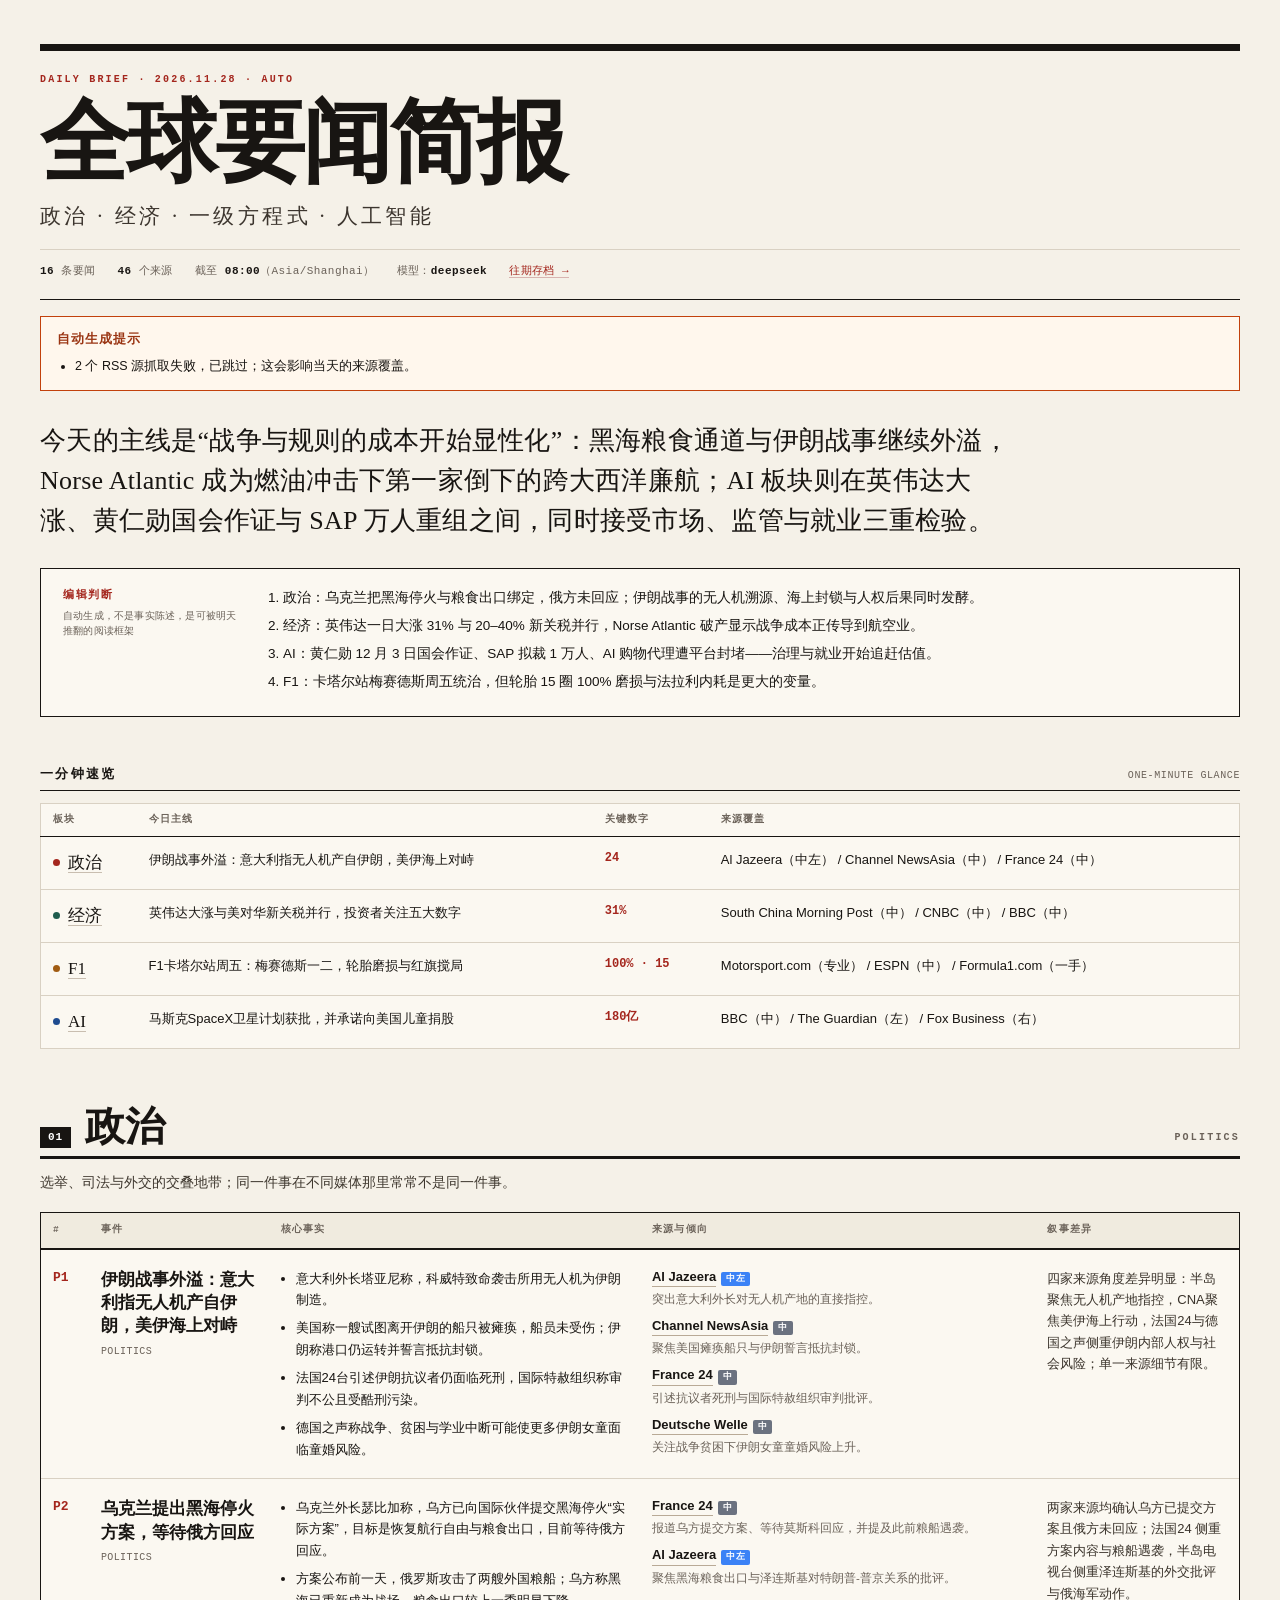
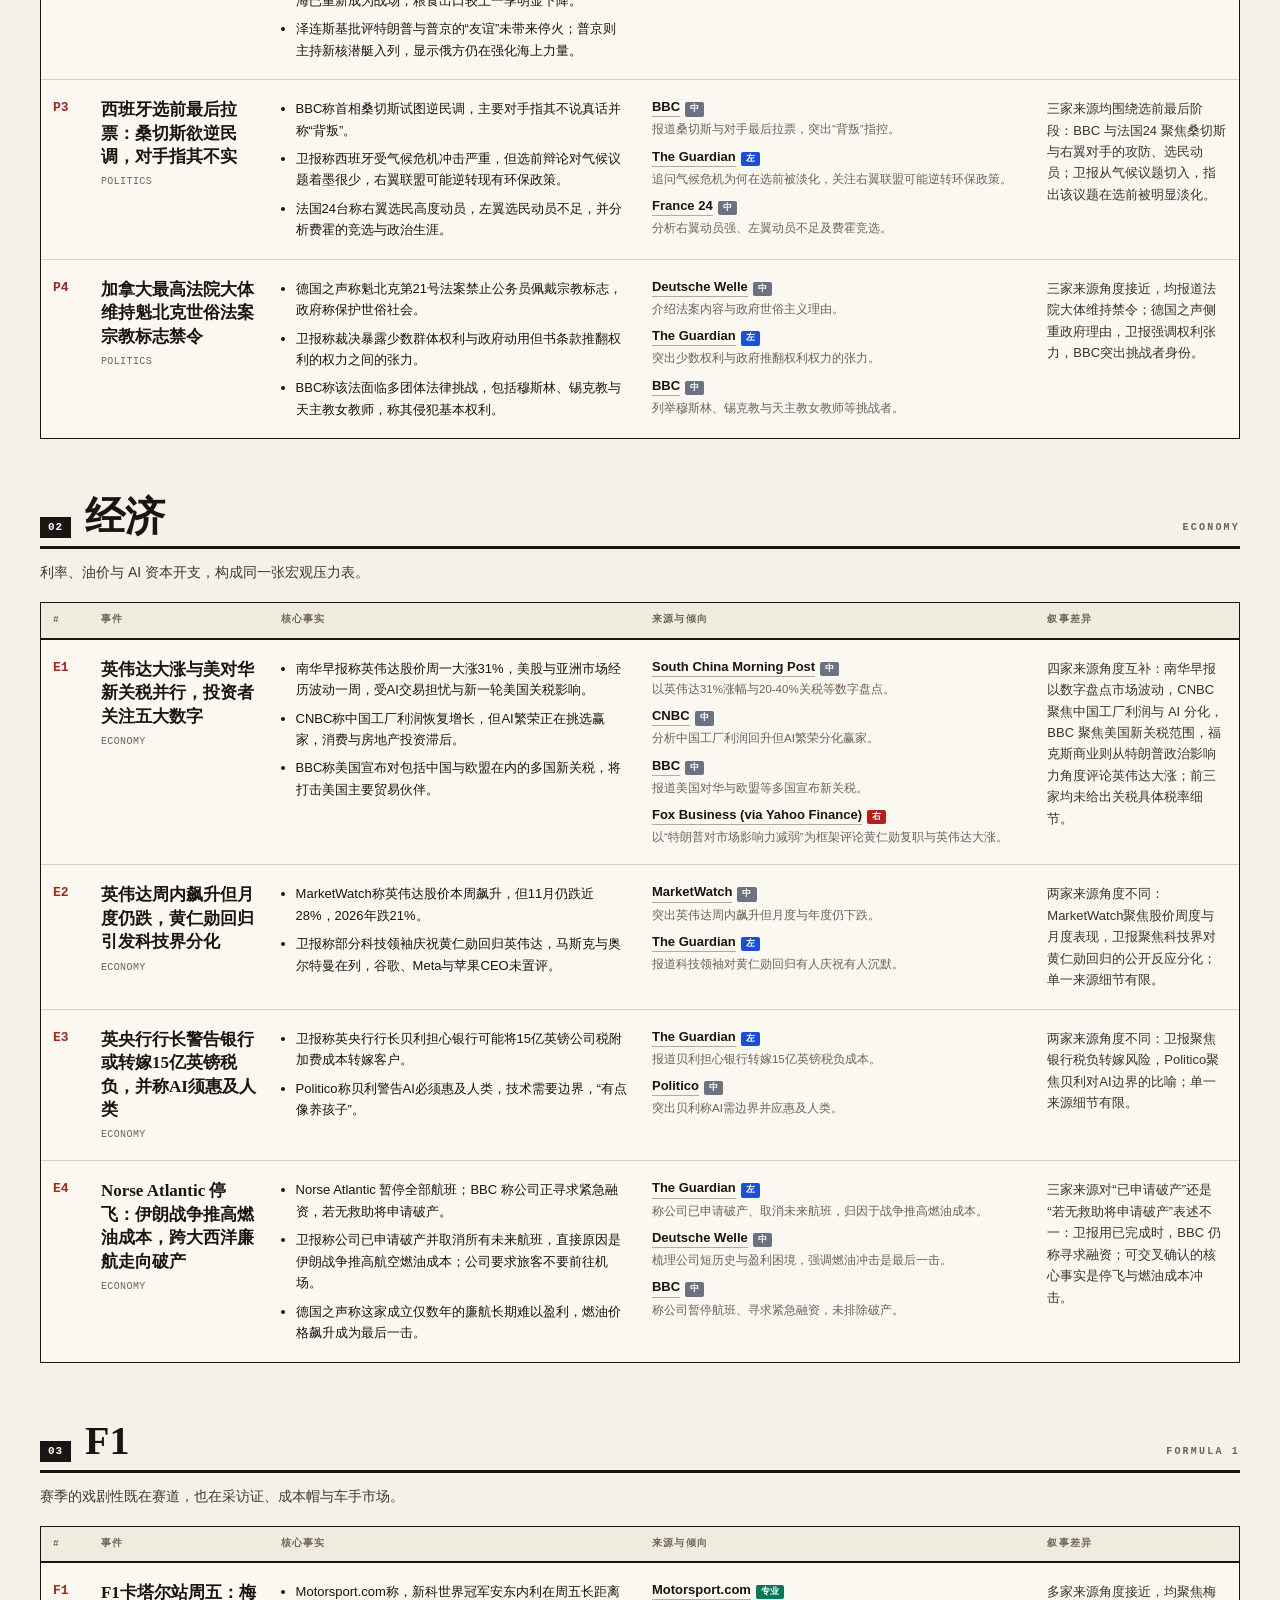
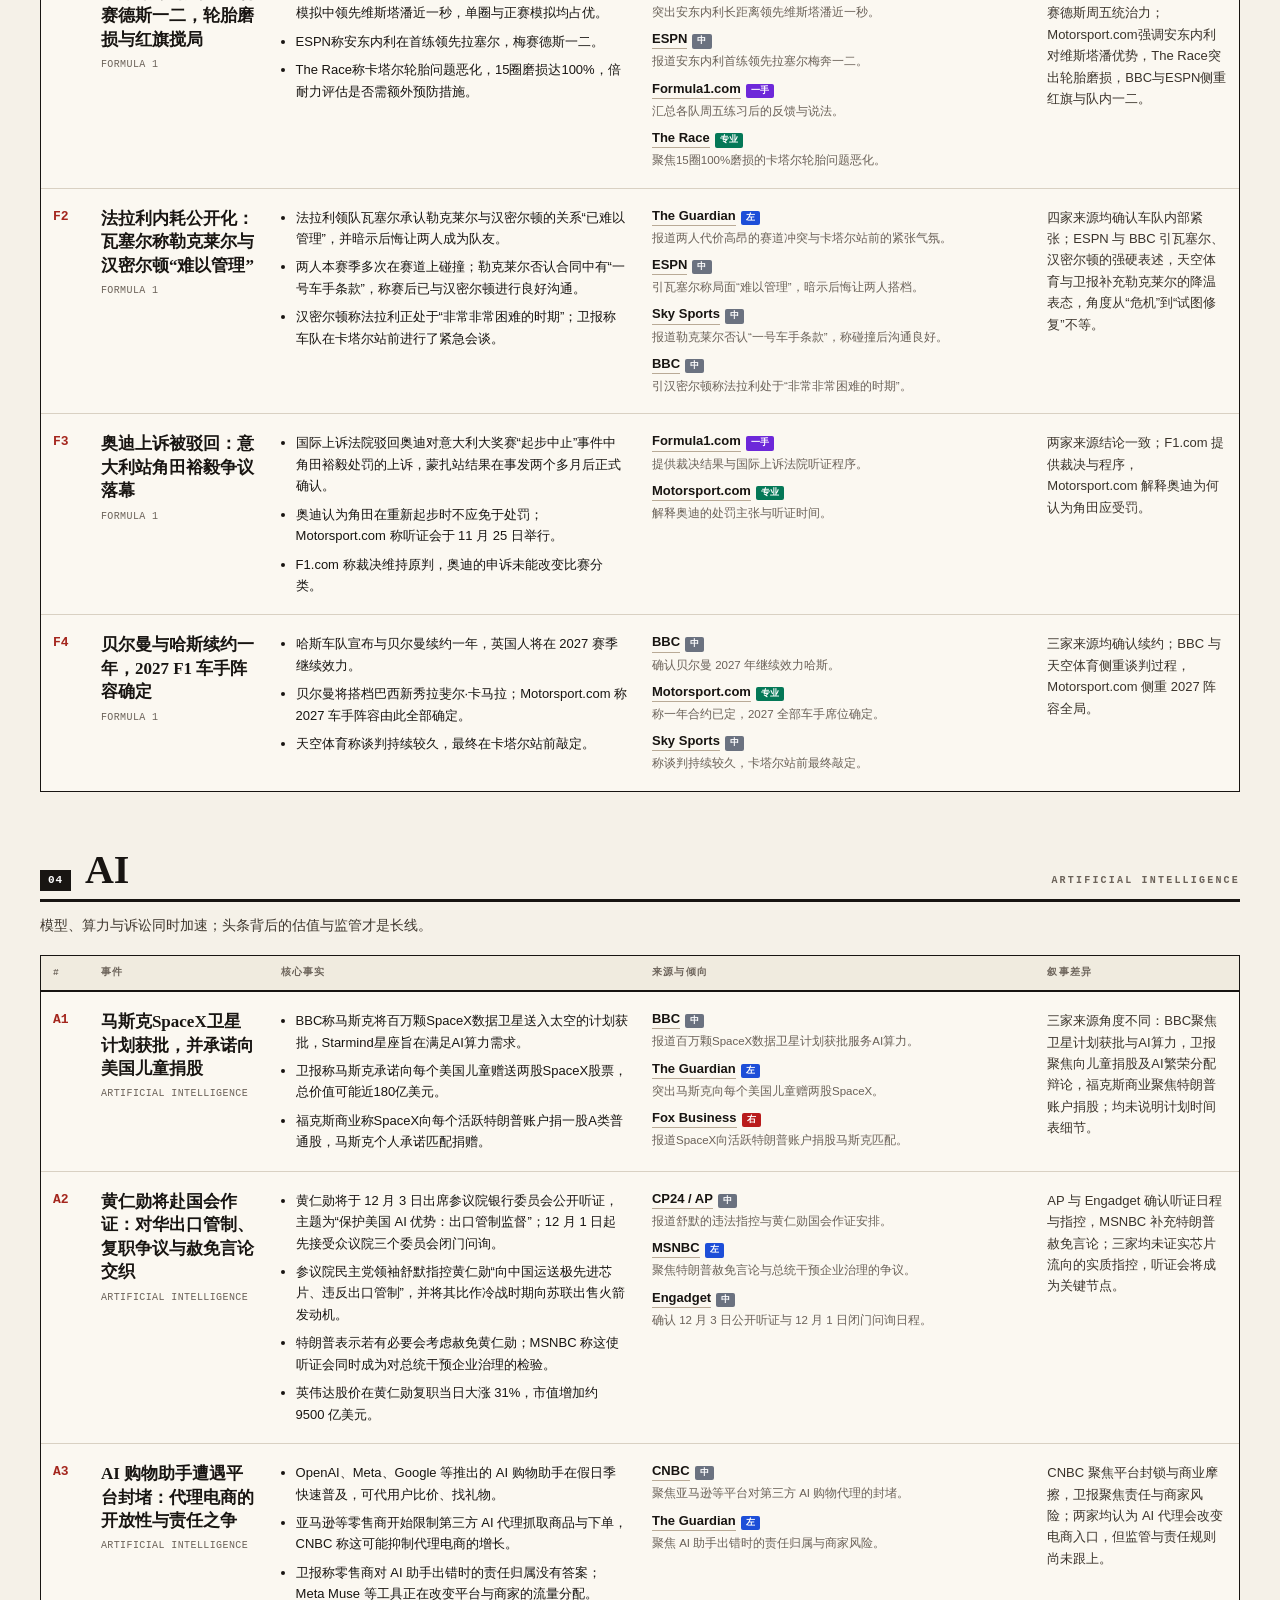
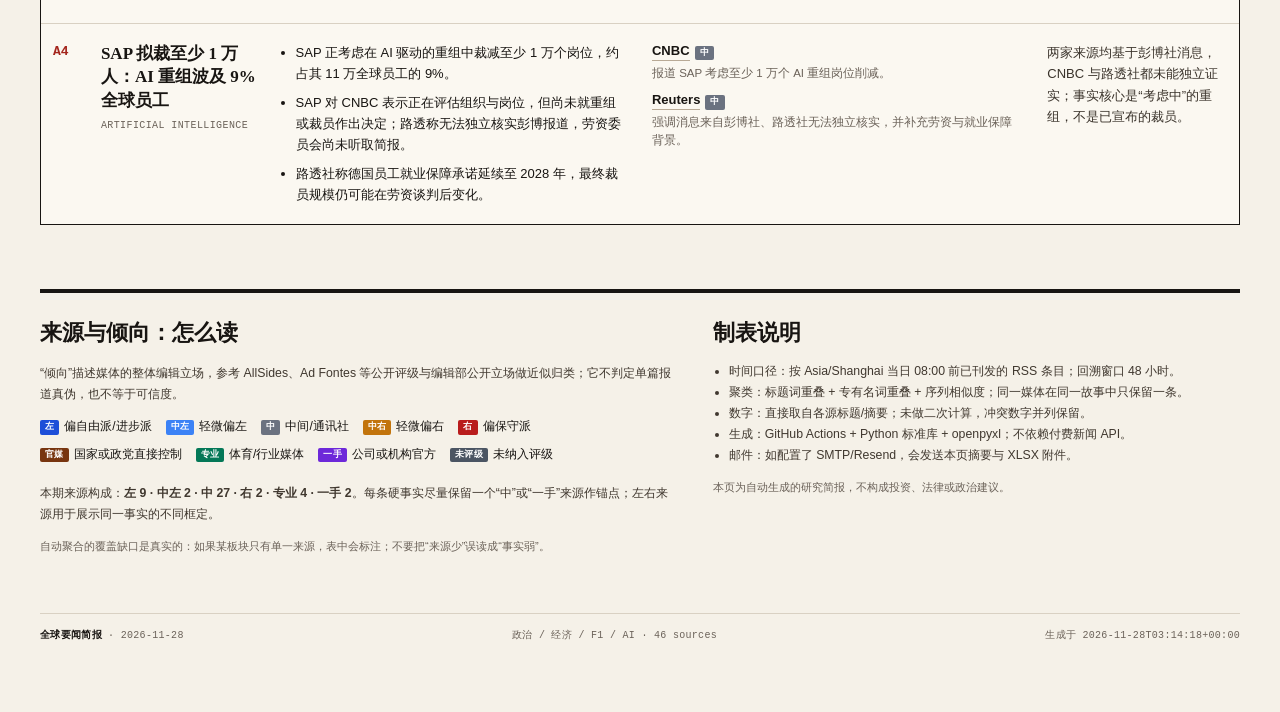
==== commit cfbce406: "brief: 2026-11-28" ====
--- a/docs/index.html
+++ b/docs/index.html
@@ -1,112 +1,112 @@
-<!doctype html>
-<html lang="zh-CN"><head><meta charset="utf-8">
-<meta name="viewport" content="width=device-width,initial-scale=1">
-<title>全球要闻简报 · 2026-11-28</title>
-<style>:root{--paper:#f5f1e8;--ink:#181512;--muted:#6b6259;--line:#d9d1c3;--card:#fbf8f1;--red:#a4261d}
-*{box-sizing:border-box}
-html{scroll-behavior:smooth}
-body{margin:0;background:var(--paper);color:var(--ink);font-family:-apple-system,"Segoe UI","Noto Sans SC","PingFang SC","Microsoft YaHei",sans-serif;line-height:1.65;-webkit-font-smoothing:antialiased}
-.page{max-width:1440px;margin:0 auto;padding:44px 40px 72px}
-a{color:inherit}
-.masthead{border-top:7px solid var(--ink);border-bottom:1px solid var(--ink);padding:22px 0 18px;position:relative}
-.kicker{font:700 10px/1.4 ui-monospace,SFMono-Regular,Menlo,monospace;letter-spacing:.22em;color:var(--red);text-transform:uppercase}
-h1{font-family:"Noto Serif SC","Songti SC","STSong",Georgia,serif;font-size:clamp(46px,7vw,92px);line-height:.98;margin:12px 0 12px;letter-spacing:-.03em;font-weight:700}
-.sub{font-family:"Noto Serif SC","Songti SC",serif;font-size:clamp(15px,1.8vw,21px);letter-spacing:.16em;color:#3c352e}
-.meta{margin-top:16px;padding-top:12px;border-top:1px solid var(--line);font:500 11px/1.7 ui-monospace,SFMono-Regular,Menlo,monospace;letter-spacing:.04em;color:var(--muted);display:flex;flex-wrap:wrap;gap:6px 22px}
-.meta b{color:var(--ink);font-weight:700}
-.lede{margin:30px 0 8px;max-width:980px;font-family:"Noto Serif SC","Songti SC",serif;font-size:clamp(18px,2.2vw,26px);line-height:1.55;letter-spacing:.01em}
-.lede em{font-style:normal;background:linear-gradient(transparent 62%,#e7c9a9 62%);padding:0 2px}
-.takeaways{margin:26px 0 0;border:1px solid var(--ink);background:var(--card);padding:18px 22px 16px;display:grid;grid-template-columns:180px 1fr;gap:20px}
-.tk-head{font:700 11px/1.5 ui-monospace,monospace;letter-spacing:.14em;color:var(--red);text-transform:uppercase}
-.tk-head span{display:block;margin-top:6px;font:400 10px/1.5 ui-monospace,monospace;letter-spacing:.02em;color:var(--muted);text-transform:none}
-.takeaways ol{margin:0;padding-left:20px;font-size:13.5px}
-.takeaways li{margin-bottom:6px}
-h2.sec{font-family:"Noto Serif SC","Songti SC",serif;font-size:13px;letter-spacing:.18em;text-transform:uppercase;margin:46px 0 12px;padding-bottom:6px;border-bottom:1px solid var(--ink);display:flex;justify-content:space-between;align-items:baseline}
-h2.sec small{font:400 10px ui-monospace,monospace;letter-spacing:.06em;color:var(--muted);text-transform:none}
-.glance-table{width:100%;border-collapse:collapse;background:var(--card);border:1px solid var(--line)}
-.glance-table th{font:700 10px/1.4 ui-monospace,monospace;letter-spacing:.12em;color:var(--muted);text-align:left;padding:9px 12px;border-bottom:1px solid var(--ink);text-transform:uppercase;white-space:nowrap}
-.glance-table td{padding:12px;border-bottom:1px solid var(--line);vertical-align:top;font-size:13px}
-.glance-table tr:last-child td{border-bottom:0}
-.glance-table .cat{font-family:"Noto Serif SC",serif;font-size:17px;white-space:nowrap}
-.glance-table .cat i{display:inline-block;width:7px;height:7px;border-radius:50%;margin-right:8px;vertical-align:2px}
-.glance-table a{text-decoration:none;border-bottom:1px solid #c9beb0}
-.glance-table .num{font:700 12px/1.5 ui-monospace,monospace;color:var(--red);white-space:nowrap}
-.topic{margin-top:58px;scroll-margin-top:20px}
-.topic-head{display:flex;align-items:baseline;gap:14px;border-bottom:3px solid var(--ink);padding-bottom:8px}
-.topic-head .num{font:700 11px/1 ui-monospace,monospace;color:#fff;background:var(--ink);padding:5px 8px;letter-spacing:.08em}
-.topic-head h2{font-family:"Noto Serif SC","Songti SC",serif;font-size:clamp(28px,3.4vw,40px);margin:0;line-height:1}
-.topic-head .en{font:700 10px/1 ui-monospace,monospace;letter-spacing:.22em;color:var(--muted);margin-left:auto;text-align:right}
-.topic-blurb{margin:12px 0 18px;color:#3f382f;font-size:14px;max-width:900px}
-.table-wrap{overflow-x:auto;border:1px solid var(--ink);background:var(--card)}
-table.stories{width:100%;min-width:1120px;border-collapse:collapse}
-table.stories th{font:700 9.5px/1.5 ui-monospace,monospace;letter-spacing:.13em;color:var(--muted);text-align:left;padding:10px 12px;border-bottom:2px solid var(--ink);text-transform:uppercase;background:#f0ebdf;white-space:nowrap}
-table.stories td{vertical-align:top;padding:18px 12px;border-bottom:1px solid var(--line);font-size:13px}
-table.stories tr:last-child td{border-bottom:0}
-table.stories tbody tr:hover td{background:#fffdf6}
-.idx{font:700 12px/1.6 ui-monospace,monospace;color:var(--red);white-space:nowrap}
-.story-title{font-family:"Noto Serif SC","Songti SC",serif;font-size:17px;line-height:1.38;font-weight:700;margin-bottom:6px}
-.story-kicker{font:500 10px/1.5 ui-monospace,monospace;color:var(--muted);letter-spacing:.04em}
-.facts ul{margin:0;padding-left:15px}
-.facts li{margin-bottom:7px}
-.facts li:last-child{margin-bottom:0}
-.src{display:flex;flex-wrap:wrap;align-items:baseline;gap:5px;margin-bottom:9px}
-.src:last-child{margin-bottom:0}
-.src a{font-weight:700;text-decoration:none;border-bottom:1px solid #b9aa96;line-height:1.4}
-.src a:hover{border-bottom-color:var(--red);color:var(--red)}
-.badge{font:700 9px/1.6 ui-monospace,monospace;padding:0 5px;border-radius:2px;color:#fff;letter-spacing:.03em;white-space:nowrap}
-.b-left{background:#1d4ed8}.b-cl{background:#3b82f6}.b-c{background:#6b7280}.b-cr{background:#c2740c}.b-r{background:#b91c1c}.b-state{background:#78350f}.b-pro{background:#047857}.b-primary{background:#6d28d9}
-.angle{flex-basis:100%;color:var(--muted);font-size:11.5px;line-height:1.5;margin-top:-1px}
-.frame{font-size:12.5px;line-height:1.65;color:#3a332b}
-.frame b{color:var(--ink)}
-.legend{display:flex;flex-wrap:wrap;gap:8px 14px;margin:12px 0 18px;font-size:12px}
-.legend span{display:inline-flex;align-items:center;gap:5px}
-.method{margin-top:64px;border-top:4px solid var(--ink);padding-top:22px;display:grid;grid-template-columns:1.2fr 1fr;gap:40px}
-.method h2{font-family:"Noto Serif SC",serif;font-size:22px;margin:0 0 10px}
-.method p,.method li{font-size:12.3px;line-height:1.7;color:#40382f}
-.method ul{margin:0;padding-left:16px}
-.method .fine{font-size:11px;color:var(--muted);margin-top:12px}
-.footer{margin-top:46px;padding-top:14px;border-top:1px solid var(--line);display:flex;justify-content:space-between;gap:20px;font:500 10px/1.6 ui-monospace,monospace;color:var(--muted);letter-spacing:.03em}
-.footer b{color:var(--ink)}
-@media(max-width:900px){.page{padding:26px 14px 50px}.takeaways{grid-template-columns:1fr;gap:8px}.method{grid-template-columns:1fr;gap:18px}.meta{gap:4px 14px}}
-@media print{body{background:#fff}.page{max-width:none;padding:0}.table-wrap{overflow:visible}table.stories{min-width:0}.topic{break-inside:avoid}table.stories tr{break-inside:avoid}.masthead{border-top-width:4px}}
-.notice{border:1px solid #c2410c;background:#fff7ed;padding:12px 16px;margin:16px 0;font-size:12.5px;line-height:1.7}
-.notice b{color:#9a3412;letter-spacing:.08em}
-.notice ul{margin:6px 0 0;padding-left:18px}
-.empty{padding:28px;color:var(--muted);text-align:center}
-.b-other{background:#4b5563}
-.meta a{color:var(--red);text-decoration:none;border-bottom:1px solid #d8b4b0}
-</style></head><body><div class="page">
-<header class="masthead">
-  <div class="kicker">DAILY BRIEF · 2026.11.28 · AUTO</div>
-  <h1>全球要闻简报</h1>
-  <div class="sub">政治 · 经济 · 一级方程式 · 人工智能</div>
-  <div class="meta"><span><b>16</b> 条要闻</span><span><b>46</b> 个来源</span>
-  <span>截至 <b>08:00</b>（Asia/Shanghai）</span><span>模型：<b>deepseek</b></span>
-  <span><a href="archive.html">往期存档 →</a></span></div>
-</header>
-<div class="notice"><b>自动生成提示</b><ul><li>2 个 RSS 源抓取失败，已跳过；这会影响当天的来源覆盖。</li></ul></div>
-<p class="lede">今天的主线是“战争与规则的成本开始显性化”：黑海粮食通道与伊朗战事继续外溢，Norse Atlantic 成为燃油冲击下第一家倒下的跨大西洋廉航；AI 板块则在英伟达大涨、黄仁勋国会作证与 SAP 万人重组之间，同时接受市场、监管与就业三重检验。</p>
-<aside class="takeaways"><div class="tk-head">编辑判断<span>自动生成，不是事实陈述，是可被明天推翻的阅读框架</span></div>
-<ol><li>政治：乌克兰把黑海停火与粮食出口绑定，俄方未回应；伊朗战事的无人机溯源、海上封锁与人权后果同时发酵。</li><li>经济：英伟达一日大涨 31% 与 20–40% 新关税并行，Norse Atlantic 破产显示战争成本正传导到航空业。</li><li>AI：黄仁勋 12 月 3 日国会作证、SAP 拟裁 1 万人、AI 购物代理遭平台封堵——治理与就业开始追赶估值。</li><li>F1：卡塔尔站梅赛德斯周五统治，但轮胎 15 圈 100% 磨损与法拉利内耗是更大的变量。</li></ol></aside>
-<h2 class="sec">一分钟速览 <small>ONE-MINUTE GLANCE</small></h2>
-<table class="glance-table"><thead><tr><th>板块</th><th>今日主线</th><th>关键数字</th><th>来源覆盖</th></tr></thead>
-<tbody><tr><td class="cat"><i style="background:#a4261d"></i><a href="#politics">政治</a></td><td>伊朗战事外溢：意大利指无人机产自伊朗，美伊海上对峙</td><td class="num">24</td><td>Al Jazeera（中左） / Channel NewsAsia（中） / France 24（中）</td></tr><tr><td class="cat"><i style="background:#1f5c4d"></i><a href="#economy">经济</a></td><td>英伟达大涨与美对华新关税并行，投资者关注五大数字</td><td class="num">31%</td><td>South China Morning Post（中） / CNBC（中） / BBC（中）</td></tr><tr><td class="cat"><i style="background:#a15c12"></i><a href="#f1">F1</a></td><td>F1卡塔尔站周五：梅赛德斯一二，轮胎磨损与红旗搅局</td><td class="num">100% · 15</td><td>Motorsport.com（专业） / ESPN（中） / Formula1.com（一手）</td></tr><tr><td class="cat"><i style="background:#1e4b8f"></i><a href="#ai">AI</a></td><td>马斯克SpaceX卫星计划获批，并承诺向美国儿童捐股</td><td class="num">180亿</td><td>BBC（中） / The Guardian（左） / Fox Business（右）</td></tr></tbody></table>
-<section class="topic" id="politics"><div class="topic-head"><span class="num">01</span><h2>政治</h2><span class="en">POLITICS</span></div><p class="topic-blurb">选举、司法与外交的交叠地带；同一件事在不同媒体那里常常不是同一件事。</p><div class="table-wrap"><table class="stories"><thead><tr><th style="width:4%">#</th><th style="width:15%">事件</th><th style="width:31%">核心事实</th><th style="width:33%">来源与倾向</th><th style="width:17%">叙事差异</th></tr></thead><tbody><tr><td class="idx">P1</td><td><div class="story-title">伊朗战事外溢：意大利指无人机产自伊朗，美伊海上对峙</div><div class="story-kicker">POLITICS</div></td><td class="facts"><ul><li>意大利外长塔亚尼称，科威特致命袭击所用无人机为伊朗制造。</li><li>美国称一艘试图离开伊朗的船只被瘫痪，船员未受伤；伊朗称港口仍运转并誓言抵抗封锁。</li><li>法国24台引述伊朗抗议者仍面临死刑，国际特赦组织称审判不公且受酷刑污染。</li><li>德国之声称战争、贫困与学业中断可能使更多伊朗女童面临童婚风险。</li></ul></td><td class="sources"><div class="src"><a href="https://www.aljazeera.com/news/liveblog/2026/11/28/iran-war-live-italy-says-drone-in-deadly-kuwait-attack-was-made-in-iran?traffic_source=rss" target="_blank" rel="noopener">Al Jazeera</a><span class="badge b-cl">中左</span><span class="angle">突出意大利外长对无人机产地的直接指控。</span></div><div class="src"><a href="https://www.channelnewsasia.com/world/us-disable-ship-iran-blockade-hormuz-6588546" target="_blank" rel="noopener">Channel NewsAsia</a><span class="badge b-c">中</span><span class="angle">聚焦美国瘫痪船只与伊朗誓言抵抗封锁。</span></div><div class="src"><a href="https://www.france24.com/en/from-bad-to-catastrophic-iran-s-justice-system-was-already-unfair-for-many-decades" target="_blank" rel="noopener">France 24</a><span class="badge b-c">中</span><span class="angle">引述抗议者死刑与国际特赦组织审判批评。</span></div><div class="src"><a href="https://www.dw.com/en/in-iran-child-marriage-risks-complicated-by-war/a-80075473?maca=en-rss-en-world-4025-rdf" target="_blank" rel="noopener">Deutsche Welle</a><span class="badge b-c">中</span><span class="angle">关注战争贫困下伊朗女童童婚风险上升。</span></div></td><td class="frame">四家来源角度差异明显：半岛聚焦无人机产地指控，CNA聚焦美伊海上行动，法国24与德国之声侧重伊朗内部人权与社会风险；单一来源细节有限。</td></tr><tr><td class="idx">P2</td><td><div class="story-title">乌克兰提出黑海停火方案，等待俄方回应</div><div class="story-kicker">POLITICS</div></td><td class="facts"><ul><li>乌克兰外长瑟比加称，乌方已向国际伙伴提交黑海停火“实际方案”，目标是恢复航行自由与粮食出口，目前等待俄方回应。</li><li>方案公布前一天，俄罗斯攻击了两艘外国粮船；乌方称黑海已重新成为战场，粮食出口较上一季明显下降。</li><li>泽连斯基批评特朗普与普京的“友谊”未带来停火；普京则主持新核潜艇入列，显示俄方仍在强化海上力量。</li></ul></td><td class="sources"><div class="src"><a href="https://www.france24.com/en/europe/20261127-ukraine-submits-black-sea-ceasefire-offer-awaits-russian-response" target="_blank" rel="noopener">France 24</a><span class="badge b-c">中</span><span class="angle">报道乌方提交方案、等待莫斯科回应，并提及此前粮船遇袭。</span></div><div class="src"><a href="https://www.aljazeera.com/news/2026/11/27/kyiv-offers-black-sea-ceasefire-as-putin-expands-russias-navy" target="_blank" rel="noopener">Al Jazeera</a><span class="badge b-cl">中左</span><span class="angle">聚焦黑海粮食出口与泽连斯基对特朗普-普京关系的批评。</span></div></td><td class="frame">两家来源均确认乌方已提交方案且俄方未回应；法国24 侧重方案内容与粮船遇袭，半岛电视台侧重泽连斯基的外交批评与俄海军动作。</td></tr><tr><td class="idx">P3</td><td><div class="story-title">西班牙选前最后拉票：桑切斯欲逆民调，对手指其不实</div><div class="story-kicker">POLITICS</div></td><td class="facts"><ul><li>BBC称首相桑切斯试图逆民调，主要对手指其不说真话并称“背叛”。</li><li>卫报称西班牙受气候危机冲击严重，但选前辩论对气候议题着墨很少，右翼联盟可能逆转现有环保政策。</li><li>法国24台称右翼选民高度动员，左翼选民动员不足，并分析费霍的竞选与政治生涯。</li></ul></td><td class="sources"><div class="src"><a href="https://www.bbc.co.uk/news/articles/c8wy5p4gdnwvo?at_medium=RSS&amp;at_campaign=rss" target="_blank" rel="noopener">BBC</a><span class="badge b-c">中</span><span class="angle">报道桑切斯与对手最后拉票，突出“背叛”指控。</span></div><div class="src"><a href="https://www.theguardian.com/world/2026/nov/25/spain-election-climate-crisis" target="_blank" rel="noopener">The Guardian</a><span class="badge b-left">左</span><span class="angle">追问气候危机为何在选前被淡化，关注右翼联盟可能逆转环保政策。</span></div><div class="src"><a href="https://www.france24.com/en/tv-shows/spotlight/20261127-spanish-elections-right-wing-voters-extremely-mobilised-left-wing-voters-not-mobilised-enough" target="_blank" rel="noopener">France 24</a><span class="badge b-c">中</span><span class="angle">分析右翼动员强、左翼动员不足及费霍竞选。</span></div></td><td class="frame">三家来源均围绕选前最后阶段：BBC 与法国24 聚焦桑切斯与右翼对手的攻防、选民动员；卫报从气候议题切入，指出该议题在选前被明显淡化。</td></tr><tr><td class="idx">P4</td><td><div class="story-title">加拿大最高法院大体维持魁北克世俗法案宗教标志禁令</div><div class="story-kicker">POLITICS</div></td><td class="facts"><ul><li>德国之声称魁北克第21号法案禁止公务员佩戴宗教标志，政府称保护世俗社会。</li><li>卫报称裁决暴露少数群体权利与政府动用但书条款推翻权利的权力之间的张力。</li><li>BBC称该法面临多团体法律挑战，包括穆斯林、锡克教与天主教女教师，称其侵犯基本权利。</li></ul></td><td class="sources"><div class="src"><a href="https://www.dw.com/en/canada-supreme-court-largely-upholds-quebec-secularism-bill/a-80082571?maca=en-rss-en-world-4025-rdf" target="_blank" rel="noopener">Deutsche Welle</a><span class="badge b-c">中</span><span class="angle">介绍法案内容与政府世俗主义理由。</span></div><div class="src"><a href="https://www.theguardian.com/world/2026/nov/27/canadas-top-court-upholds-quebec-law-barring-public-sector-workers-from-wearing-religious-symbols" target="_blank" rel="noopener">The Guardian</a><span class="badge b-left">左</span><span class="angle">突出少数权利与政府推翻权利权力的张力。</span></div><div class="src"><a href="https://www.bbc.co.uk/news/articles/cq3dgpy9lem3o?at_medium=RSS&amp;at_campaign=rss" target="_blank" rel="noopener">BBC</a><span class="badge b-c">中</span><span class="angle">列举穆斯林、锡克教与天主教女教师等挑战者。</span></div></td><td class="frame">三家来源角度接近，均报道法院大体维持禁令；德国之声侧重政府理由，卫报强调权利张力，BBC突出挑战者身份。</td></tr></tbody></table></div></section><section class="topic" id="economy"><div class="topic-head"><span class="num">02</span><h2>经济</h2><span class="en">ECONOMY</span></div><p class="topic-blurb">利率、油价与 AI 资本开支，构成同一张宏观压力表。</p><div class="table-wrap"><table class="stories"><thead><tr><th style="width:4%">#</th><th style="width:15%">事件</th><th style="width:31%">核心事实</th><th style="width:33%">来源与倾向</th><th style="width:17%">叙事差异</th></tr></thead><tbody><tr><td class="idx">E1</td><td><div class="story-title">英伟达大涨与美对华新关税并行，投资者关注五大数字</div><div class="story-kicker">ECONOMY</div></td><td class="facts"><ul><li>南华早报称英伟达股价周一大涨31%，美股与亚洲市场经历波动一周，受AI交易担忧与新一轮美国关税影响。</li><li>CNBC称中国工厂利润恢复增长，但AI繁荣正在挑选赢家，消费与房地产投资滞后。</li><li>BBC称美国宣布对包括中国与欧盟在内的多国新关税，将打击美国主要贸易伙伴。</li></ul></td><td class="sources"><div class="src"><a href="https://www.scmp.com/business/china-business/article/3375991/nvidias-31-surge-20-40-us-tariffs-china-5-figures-investors-are-watching-week" target="_blank" rel="noopener">South China Morning Post</a><span class="badge b-c">中</span><span class="angle">以英伟达31%涨幅与20-40%关税等数字盘点。</span></div><div class="src"><a href="https://www.cnbc.com/2026/11/27/china-industrial-profits-october.html" target="_blank" rel="noopener">CNBC</a><span class="badge b-c">中</span><span class="angle">分析中国工厂利润回升但AI繁荣分化赢家。</span></div><div class="src"><a href="https://www.bbc.co.uk/news/articles/c893r9ke5p97o?at_medium=RSS&amp;at_campaign=rss" target="_blank" rel="noopener">BBC</a><span class="badge b-c">中</span><span class="angle">报道美国对华与欧盟等多国宣布新关税。</span></div><div class="src"><a href="https://finance.yahoo.com/markets/stocks/articles/fox-host-reveals-sign-trump-234652391.html" target="_blank" rel="noopener">Fox Business (via Yahoo Finance)</a><span class="badge b-r">右</span><span class="angle">以“特朗普对市场影响力减弱”为框架评论黄仁勋复职与英伟达大涨。</span></div></td><td class="frame">四家来源角度互补：南华早报以数字盘点市场波动，CNBC 聚焦中国工厂利润与 AI 分化，BBC 聚焦美国新关税范围，福克斯商业则从特朗普政治影响力角度评论英伟达大涨；前三家均未给出关税具体税率细节。</td></tr><tr><td class="idx">E2</td><td><div class="story-title">英伟达周内飙升但月度仍跌，黄仁勋回归引发科技界分化</div><div class="story-kicker">ECONOMY</div></td><td class="facts"><ul><li>MarketWatch称英伟达股价本周飙升，但11月仍跌近28%，2026年跌21%。</li><li>卫报称部分科技领袖庆祝黄仁勋回归英伟达，马斯克与奥尔特曼在列，谷歌、Meta与苹果CEO未置评。</li></ul></td><td class="sources"><div class="src"><a href="https://www.marketwatch.com/story/the-return-of-jensen-huang-has-saved-the-u-s-stock-market-for-now-why-the-rebound-may-not-last-f72656ce" target="_blank" rel="noopener">MarketWatch</a><span class="badge b-c">中</span><span class="angle">突出英伟达周内飙升但月度与年度仍下跌。</span></div><div class="src"><a href="https://www.theguardian.com/technology/2026/nov/26/jensen-huang-nvidia-tech" target="_blank" rel="noopener">The Guardian</a><span class="badge b-left">左</span><span class="angle">报道科技领袖对黄仁勋回归有人庆祝有人沉默。</span></div></td><td class="frame">两家来源角度不同：MarketWatch聚焦股价周度与月度表现，卫报聚焦科技界对黄仁勋回归的公开反应分化；单一来源细节有限。</td></tr><tr><td class="idx">E3</td><td><div class="story-title">英央行行长警告银行或转嫁15亿英镑税负，并称AI须惠及人类</div><div class="story-kicker">ECONOMY</div></td><td class="facts"><ul><li>卫报称英央行行长贝利担心银行可能将15亿英镑公司税附加费成本转嫁客户。</li><li>Politico称贝利警告AI必须惠及人类，技术需要边界，“有点像养孩子”。</li></ul></td><td class="sources"><div class="src"><a href="https://www.theguardian.com/business/2026/nov/27/bank-tax-rise-customers-bank-of-england-andrew-bailey" target="_blank" rel="noopener">The Guardian</a><span class="badge b-left">左</span><span class="angle">报道贝利担心银行转嫁15亿英镑税负成本。</span></div><div class="src"><a href="https://www.politico.eu/article/bank-of-england-boss-warns-ai-must-benefit-humans/?utm_source=RSS_Feed&amp;utm_medium=RSS&amp;utm_campaign=RSS_Syndication" target="_blank" rel="noopener">Politico</a><span class="badge b-c">中</span><span class="angle">突出贝利称AI需边界并应惠及人类。</span></div></td><td class="frame">两家来源角度不同：卫报聚焦银行税负转嫁风险，Politico聚焦贝利对AI边界的比喻；单一来源细节有限。</td></tr><tr><td class="idx">E4</td><td><div class="story-title">Norse Atlantic 停飞：伊朗战争推高燃油成本，跨大西洋廉航走向破产</div><div class="story-kicker">ECONOMY</div></td><td class="facts"><ul><li>Norse Atlantic 暂停全部航班；BBC 称公司正寻求紧急融资，若无救助将申请破产。</li><li>卫报称公司已申请破产并取消所有未来航班，直接原因是伊朗战争推高航空燃油成本；公司要求旅客不要前往机场。</li><li>德国之声称这家成立仅数年的廉航长期难以盈利，燃油价格飙升成为最后一击。</li></ul></td><td class="sources"><div class="src"><a href="https://www.theguardian.com/business/2026/nov/27/norse-atlantic-airways-files-for-bankruptcy-cancels-all-future-flights" target="_blank" rel="noopener">The Guardian</a><span class="badge b-left">左</span><span class="angle">称公司已申请破产、取消未来航班，归因于战争推高燃油成本。</span></div><div class="src"><a href="https://www.dw.com/en/airline-norse-atlantic-files-for-bankruptcy-succumbing-to-aviation-fuel-costs/a-80076728" target="_blank" rel="noopener">Deutsche Welle</a><span class="badge b-c">中</span><span class="angle">梳理公司短历史与盈利困境，强调燃油冲击是最后一击。</span></div><div class="src"><a href="https://www.bbc.co.uk/news/articles/c9kgmd0ldy0lo" target="_blank" rel="noopener">BBC</a><span class="badge b-c">中</span><span class="angle">称公司暂停航班、寻求紧急融资，未排除破产。</span></div></td><td class="frame">三家来源对“已申请破产”还是“若无救助将申请破产”表述不一：卫报用已完成时，BBC 仍称寻求融资；可交叉确认的核心事实是停飞与燃油成本冲击。</td></tr></tbody></table></div></section><section class="topic" id="f1"><div class="topic-head"><span class="num">03</span><h2>F1</h2><span class="en">FORMULA 1</span></div><p class="topic-blurb">赛季的戏剧性既在赛道，也在采访证、成本帽与车手市场。</p><div class="table-wrap"><table class="stories"><thead><tr><th style="width:4%">#</th><th style="width:15%">事件</th><th style="width:31%">核心事实</th><th style="width:33%">来源与倾向</th><th style="width:17%">叙事差异</th></tr></thead><tbody><tr><td class="idx">F1</td><td><div class="story-title">F1卡塔尔站周五：梅赛德斯一二，轮胎磨损与红旗搅局</div><div class="story-kicker">FORMULA 1</div></td><td class="facts"><ul><li>Motorsport.com称，新科世界冠军安东内利在周五长距离模拟中领先维斯塔潘近一秒，单圈与正赛模拟均占优。</li><li>ESPN称安东内利在首练领先拉塞尔，梅赛德斯一二。</li><li>The Race称卡塔尔轮胎问题恶化，15圈磨损达100%，倍耐力评估是否需额外预防措施。</li></ul></td><td class="sources"><div class="src"><a href="https://www.motorsport.com/f1/news/f1-qatar-gp-practice-analysis-antonelli-nearly-a-second-clear-of-verstappen-on-long-runs/10878464/?utm_source=RSS&amp;utm_medium=referral&amp;utm_campaign=RSS-F1&amp;utm_term=News&amp;utm_content=www" target="_blank" rel="noopener">Motorsport.com</a><span class="badge b-pro">专业</span><span class="angle">突出安东内利长距离领先维斯塔潘近一秒。</span></div><div class="src"><a href="https://www.espn.com/f1/story/_/id/50603958/kimi-antonelli-george-russell-qatar-grand-prix-formula-1" target="_blank" rel="noopener">ESPN</a><span class="badge b-c">中</span><span class="angle">报道安东内利首练领先拉塞尔梅奔一二。</span></div><div class="src"><a href="https://www.formula1.com/en/latest/article/what-the-teams-said-friday-in-qatar-2026.4NjrvUy3Zc6X6YN4i896S6" target="_blank" rel="noopener">Formula1.com</a><span class="badge b-primary">一手</span><span class="angle">汇总各队周五练习后的反馈与说法。</span></div><div class="src"><a href="https://www.the-race.com/formula-1/100-wear-in-15-laps-qatar-tyre-issue-has-got-even-worse/" target="_blank" rel="noopener">The Race</a><span class="badge b-pro">专业</span><span class="angle">聚焦15圈100%磨损的卡塔尔轮胎问题恶化。</span></div></td><td class="frame">多家来源角度接近，均聚焦梅赛德斯周五统治力；Motorsport.com强调安东内利对维斯塔潘优势，The Race突出轮胎磨损，BBC与ESPN侧重红旗与队内一二。</td></tr><tr><td class="idx">F2</td><td><div class="story-title">法拉利内耗公开化：瓦塞尔称勒克莱尔与汉密尔顿“难以管理”</div><div class="story-kicker">FORMULA 1</div></td><td class="facts"><ul><li>法拉利领队瓦塞尔承认勒克莱尔与汉密尔顿的关系“已难以管理”，并暗示后悔让两人成为队友。</li><li>两人本赛季多次在赛道上碰撞；勒克莱尔否认合同中有“一号车手条款”，称赛后已与汉密尔顿进行良好沟通。</li><li>汉密尔顿称法拉利正处于“非常非常困难的时期”；卫报称车队在卡塔尔站前进行了紧急会谈。</li></ul></td><td class="sources"><div class="src"><a href="https://www.theguardian.com/sport/2026/nov/27/ferrari-lewis-hamilton-charles-leclerc-qatar-grand-prix-f1" target="_blank" rel="noopener">The Guardian</a><span class="badge b-left">左</span><span class="angle">报道两人代价高昂的赛道冲突与卡塔尔站前的紧张气氛。</span></div><div class="src"><a href="https://www.espn.com/f1/story/_/id/50472137/f1-ferrari-charles-leclerc-lewis-hamilton-las-vegas-grand-prix-formula-1" target="_blank" rel="noopener">ESPN</a><span class="badge b-c">中</span><span class="angle">引瓦塞尔称局面“难以管理”，暗示后悔让两人搭档。</span></div><div class="src"><a href="https://www.skysports.com/f1/news/12433/13616753/charles-leclerc-denies-presence-of-no-1-driver-clause-in-ferrari-contract-as-he-and-lewis-hamilton-hold-good-discussions-after-collision" target="_blank" rel="noopener">Sky Sports</a><span class="badge b-c">中</span><span class="angle">报道勒克莱尔否认“一号车手条款”，称碰撞后沟通良好。</span></div><div class="src"><a href="https://www.bbc.co.uk/sport/formula1/articles/c6j9mw2dkzrxo" target="_blank" rel="noopener">BBC</a><span class="badge b-c">中</span><span class="angle">引汉密尔顿称法拉利处于“非常非常困难的时期”。</span></div></td><td class="frame">四家来源均确认车队内部紧张；ESPN 与 BBC 引瓦塞尔、汉密尔顿的强硬表述，天空体育与卫报补充勒克莱尔的降温表态，角度从“危机”到“试图修复”不等。</td></tr><tr><td class="idx">F3</td><td><div class="story-title">奥迪上诉被驳回：意大利站角田裕毅争议落幕</div><div class="story-kicker">FORMULA 1</div></td><td class="facts"><ul><li>国际上诉法院驳回奥迪对意大利大奖赛“起步中止”事件中角田裕毅处罚的上诉，蒙扎站结果在事发两个多月后正式确认。</li><li>奥迪认为角田在重新起步时不应免于处罚；Motorsport.com 称听证会于 11 月 25 日举行。</li><li>F1.com 称裁决维持原判，奥迪的申诉未能改变比赛分类。</li></ul></td><td class="sources"><div class="src"><a href="https://www.formula1.com/en/latest/article/audis-italian-grand-prix-appeal-over-tsunoda-restart-decision-is-dismissed.53YK6RxY4GWQ0WvgCUm3xh" target="_blank" rel="noopener">Formula1.com</a><span class="badge b-primary">一手</span><span class="angle">提供裁决结果与国际上诉法院听证程序。</span></div><div class="src"><a href="https://www.motorsport.com/f1/news/audi-appeal-against-yuki-tsunoda-dismissed-heres-why/10878357/" target="_blank" rel="noopener">Motorsport.com</a><span class="badge b-pro">专业</span><span class="angle">解释奥迪的处罚主张与听证时间。</span></div></td><td class="frame">两家来源结论一致；F1.com 提供裁决与程序，Motorsport.com 解释奥迪为何认为角田应受罚。</td></tr><tr><td class="idx">F4</td><td><div class="story-title">贝尔曼与哈斯续约一年，2027 F1 车手阵容确定</div><div class="story-kicker">FORMULA 1</div></td><td class="facts"><ul><li>哈斯车队宣布与贝尔曼续约一年，英国人将在 2027 赛季继续效力。</li><li>贝尔曼将搭档巴西新秀拉斐尔·卡马拉；Motorsport.com 称 2027 车手阵容由此全部确定。</li><li>天空体育称谈判持续较久，最终在卡塔尔站前敲定。</li></ul></td><td class="sources"><div class="src"><a href="https://www.bbc.co.uk/sport/formula1/articles/cqx2wxyk7343o" target="_blank" rel="noopener">BBC</a><span class="badge b-c">中</span><span class="angle">确认贝尔曼 2027 年继续效力哈斯。</span></div><div class="src"><a href="https://www.motorsport.com/f1/news/oliver-bearman-locks-in-haas-f1-seat-as-2027-grid-officially-set/10877802/" target="_blank" rel="noopener">Motorsport.com</a><span class="badge b-pro">专业</span><span class="angle">称一年合约已定，2027 全部车手席位确定。</span></div><div class="src"><a href="https://www.skysports.com/f1/news/12433/13610208/oliver-bearman-to-remain-with-haas-for-2027-f1-season-after-new-contract-finally-agreed-ahead-of-qatar-gp" target="_blank" rel="noopener">Sky Sports</a><span class="badge b-c">中</span><span class="angle">称谈判持续较久，卡塔尔站前最终敲定。</span></div></td><td class="frame">三家来源均确认续约；BBC 与天空体育侧重谈判过程，Motorsport.com 侧重 2027 阵容全局。</td></tr></tbody></table></div></section><section class="topic" id="ai"><div class="topic-head"><span class="num">04</span><h2>AI</h2><span class="en">ARTIFICIAL INTELLIGENCE</span></div><p class="topic-blurb">模型、算力与诉讼同时加速；头条背后的估值与监管才是长线。</p><div class="table-wrap"><table class="stories"><thead><tr><th style="width:4%">#</th><th style="width:15%">事件</th><th style="width:31%">核心事实</th><th style="width:33%">来源与倾向</th><th style="width:17%">叙事差异</th></tr></thead><tbody><tr><td class="idx">A1</td><td><div class="story-title">马斯克SpaceX卫星计划获批，并承诺向美国儿童捐股</div><div class="story-kicker">ARTIFICIAL INTELLIGENCE</div></td><td class="facts"><ul><li>BBC称马斯克将百万颗SpaceX数据卫星送入太空的计划获批，Starmind星座旨在满足AI算力需求。</li><li>卫报称马斯克承诺向每个美国儿童赠送两股SpaceX股票，总价值可能近180亿美元。</li><li>福克斯商业称SpaceX向每个活跃特朗普账户捐一股A类普通股，马斯克个人承诺匹配捐赠。</li></ul></td><td class="sources"><div class="src"><a href="https://www.bbc.co.uk/news/articles/cwp836l8n1jgo?at_medium=RSS&amp;at_campaign=rss" target="_blank" rel="noopener">BBC</a><span class="badge b-c">中</span><span class="angle">报道百万颗SpaceX数据卫星计划获批服务AI算力。</span></div><div class="src"><a href="https://www.theguardian.com/technology/2026/nov/26/elon-musk-pledges-to-give-two-spacex-shares-to-every-child-in-the-us" target="_blank" rel="noopener">The Guardian</a><span class="badge b-left">左</span><span class="angle">突出马斯克向每个美国儿童赠两股SpaceX。</span></div><div class="src"><a href="https://www.foxbusiness.com/markets/elon-musk-spacex-pledge-major-stock-donations-active-trump-accounts" target="_blank" rel="noopener">Fox Business</a><span class="badge b-r">右</span><span class="angle">报道SpaceX向活跃特朗普账户捐股马斯克匹配。</span></div></td><td class="frame">三家来源角度不同：BBC聚焦卫星计划获批与AI算力，卫报聚焦向儿童捐股及AI繁荣分配辩论，福克斯商业聚焦特朗普账户捐股；均未说明计划时间表细节。</td></tr><tr><td class="idx">A2</td><td><div class="story-title">黄仁勋将赴国会作证：对华出口管制、复职争议与赦免言论交织</div><div class="story-kicker">ARTIFICIAL INTELLIGENCE</div></td><td class="facts"><ul><li>黄仁勋将于 12 月 3 日出席参议院银行委员会公开听证，主题为“保护美国 AI 优势：出口管制监督”；12 月 1 日起先接受众议院三个委员会闭门问询。</li><li>参议院民主党领袖舒默指控黄仁勋“向中国运送极先进芯片、违反出口管制”，并将其比作冷战时期向苏联出售火箭发动机。</li><li>特朗普表示若有必要会考虑赦免黄仁勋；MSNBC 称这使听证会同时成为对总统干预企业治理的检验。</li><li>英伟达股价在黄仁勋复职当日大涨 31%，市值增加约 9500 亿美元。</li></ul></td><td class="sources"><div class="src"><a href="https://www.cp24.com/news/world/2026/11/24/democratic-senate-leader-accuses-nvidia-ceo-of-violating-us-export-control-law/" target="_blank" rel="noopener">CP24 / AP</a><span class="badge b-c">中</span><span class="angle">报道舒默的违法指控与黄仁勋国会作证安排。</span></div><div class="src"><a href="https://www.ms.now/rachel-maddow-show/maddowblog/trump-jensen-huang-nvidia-pardon-congress-testimony-fifth-amendment" target="_blank" rel="noopener">MSNBC</a><span class="badge b-left">左</span><span class="angle">聚焦特朗普赦免言论与总统干预企业治理的争议。</span></div><div class="src"><a href="https://www.engadget.com/2325655/nvidia-jensen-huang-will-testify-publlicly-before-senators-on-december-3/" target="_blank" rel="noopener">Engadget</a><span class="badge b-c">中</span><span class="angle">确认 12 月 3 日公开听证与 12 月 1 日闭门问询日程。</span></div></td><td class="frame">AP 与 Engadget 确认听证日程与指控，MSNBC 补充特朗普赦免言论；三家均未证实芯片流向的实质指控，听证会将成为关键节点。</td></tr><tr><td class="idx">A3</td><td><div class="story-title">AI 购物助手遭遇平台封堵：代理电商的开放性与责任之争</div><div class="story-kicker">ARTIFICIAL INTELLIGENCE</div></td><td class="facts"><ul><li>OpenAI、Meta、Google 等推出的 AI 购物助手在假日季快速普及，可代用户比价、找礼物。</li><li>亚马逊等零售商开始限制第三方 AI 代理抓取商品与下单，CNBC 称这可能抑制代理电商的增长。</li><li>卫报称零售商对 AI 助手出错时的责任归属没有答案；Meta Muse 等工具正在改变平台与商家的流量分配。</li></ul></td><td class="sources"><div class="src"><a href="https://www.cnbc.com/2026/11/27/ai-shopping-agents-retailer-blocks.html" target="_blank" rel="noopener">CNBC</a><span class="badge b-c">中</span><span class="angle">聚焦亚马逊等平台对第三方 AI 购物代理的封堵。</span></div><div class="src"><a href="https://www.theguardian.com/business/2026/nov/27/retailers-ai-shopping-assistants-black-friday-brands-meta-muse" target="_blank" rel="noopener">The Guardian</a><span class="badge b-left">左</span><span class="angle">聚焦 AI 助手出错时的责任归属与商家风险。</span></div></td><td class="frame">CNBC 聚焦平台封锁与商业摩擦，卫报聚焦责任与商家风险；两家均认为 AI 代理会改变电商入口，但监管与责任规则尚未跟上。</td></tr><tr><td class="idx">A4</td><td><div class="story-title">SAP 拟裁至少 1 万人：AI 重组波及 9% 全球员工</div><div class="story-kicker">ARTIFICIAL INTELLIGENCE</div></td><td class="facts"><ul><li>SAP 正考虑在 AI 驱动的重组中裁减至少 1 万个岗位，约占其 11 万全球员工的 9%。</li><li>SAP 对 CNBC 表示正在评估组织与岗位，但尚未就重组或裁员作出决定；路透称无法独立核实彭博报道，劳资委员会尚未听取简报。</li><li>路透社称德国员工就业保障承诺延续至 2028 年，最终裁员规模仍可能在劳资谈判后变化。</li></ul></td><td class="sources"><div class="src"><a href="https://www.cnbc.com/2026/11/27/sap-job-cuts-ai-restructuring.html" target="_blank" rel="noopener">CNBC</a><span class="badge b-c">中</span><span class="angle">报道 SAP 考虑至少 1 万个 AI 重组岗位削减。</span></div><div class="src"><a href="https://www.thestar.com.my/tech/tech-news/2026/11/27/sap-considers-at-least-10000-job-cuts-in-ai-restructuring-bloomberg-reports" target="_blank" rel="noopener">Reuters</a><span class="badge b-c">中</span><span class="angle">强调消息来自彭博社、路透社无法独立核实，并补充劳资与就业保障背景。</span></div></td><td class="frame">两家来源均基于彭博社消息，CNBC 与路透社都未能独立证实；事实核心是“考虑中”的重组，不是已宣布的裁员。</td></tr></tbody></table></div></section>
-<section class="method">
-<div><h2>来源与倾向：怎么读</h2>
-<p>“倾向”描述媒体的整体编辑立场，参考 AllSides、Ad Fontes 等公开评级与编辑部公开立场做近似归类；它不判定单篇报道真伪，也不等于可信度。</p>
-<div class="legend"><span><i class="badge b-left">左</i>偏自由派/进步派</span><span><i class="badge b-cl">中左</i>轻微偏左</span><span><i class="badge b-c">中</i>中间/通讯社</span><span><i class="badge b-cr">中右</i>轻微偏右</span><span><i class="badge b-r">右</i>偏保守派</span><span><i class="badge b-state">官媒</i>国家或政党直接控制</span><span><i class="badge b-pro">专业</i>体育/行业媒体</span><span><i class="badge b-primary">一手</i>公司或机构官方</span><span><i class="badge b-other">未评级</i>未纳入评级</span></div>
-<p>本期来源构成：<b>左 9 · 中左 2 · 中 27 · 右 2 · 专业 4 · 一手 2</b>。每条硬事实尽量保留一个“中”或“一手”来源作锚点；左右来源用于展示同一事实的不同框定。</p>
-<p class="fine">自动聚合的覆盖缺口是真实的：如果某板块只有单一来源，表中会标注；不要把“来源少”误读成“事实弱”。</p></div>
-<div><h2>制表说明</h2><ul>
-<li>时间口径：按 Asia/Shanghai 当日 08:00 前已刊发的 RSS 条目；回溯窗口 48 小时。</li>
-<li>聚类：标题词重叠 + 专有名词重叠 + 序列相似度；同一媒体在同一故事中只保留一条。</li>
-<li>数字：直接取自各源标题/摘要；未做二次计算，冲突数字并列保留。</li>
-<li>生成：GitHub Actions + Python 标准库 + openpyxl；不依赖付费新闻 API。</li>
-<li>邮件：如配置了 SMTP/Resend，会发送本页摘要与 XLSX 附件。</li>
-</ul><p class="fine">本页为自动生成的研究简报，不构成投资、法律或政治建议。</p></div>
-</section>
-<div class="footer"><span><b>全球要闻简报</b> · 2026-11-28</span>
-<span>政治 / 经济 / F1 / AI · 46 sources</span>
-<span>生成于 2026-11-28T03:13:12+00:00</span></div>
+<!doctype html>
+<html lang="zh-CN"><head><meta charset="utf-8">
+<meta name="viewport" content="width=device-width,initial-scale=1">
+<title>全球要闻简报 · 2026-11-28</title>
+<style>:root{--paper:#f5f1e8;--ink:#181512;--muted:#6b6259;--line:#d9d1c3;--card:#fbf8f1;--red:#a4261d}
+*{box-sizing:border-box}
+html{scroll-behavior:smooth}
+body{margin:0;background:var(--paper);color:var(--ink);font-family:-apple-system,"Segoe UI","Noto Sans SC","PingFang SC","Microsoft YaHei",sans-serif;line-height:1.65;-webkit-font-smoothing:antialiased}
+.page{max-width:1440px;margin:0 auto;padding:44px 40px 72px}
+a{color:inherit}
+.masthead{border-top:7px solid var(--ink);border-bottom:1px solid var(--ink);padding:22px 0 18px;position:relative}
+.kicker{font:700 10px/1.4 ui-monospace,SFMono-Regular,Menlo,monospace;letter-spacing:.22em;color:var(--red);text-transform:uppercase}
+h1{font-family:"Noto Serif SC","Songti SC","STSong",Georgia,serif;font-size:clamp(46px,7vw,92px);line-height:.98;margin:12px 0 12px;letter-spacing:-.03em;font-weight:700}
+.sub{font-family:"Noto Serif SC","Songti SC",serif;font-size:clamp(15px,1.8vw,21px);letter-spacing:.16em;color:#3c352e}
+.meta{margin-top:16px;padding-top:12px;border-top:1px solid var(--line);font:500 11px/1.7 ui-monospace,SFMono-Regular,Menlo,monospace;letter-spacing:.04em;color:var(--muted);display:flex;flex-wrap:wrap;gap:6px 22px}
+.meta b{color:var(--ink);font-weight:700}
+.lede{margin:30px 0 8px;max-width:980px;font-family:"Noto Serif SC","Songti SC",serif;font-size:clamp(18px,2.2vw,26px);line-height:1.55;letter-spacing:.01em}
+.lede em{font-style:normal;background:linear-gradient(transparent 62%,#e7c9a9 62%);padding:0 2px}
+.takeaways{margin:26px 0 0;border:1px solid var(--ink);background:var(--card);padding:18px 22px 16px;display:grid;grid-template-columns:180px 1fr;gap:20px}
+.tk-head{font:700 11px/1.5 ui-monospace,monospace;letter-spacing:.14em;color:var(--red);text-transform:uppercase}
+.tk-head span{display:block;margin-top:6px;font:400 10px/1.5 ui-monospace,monospace;letter-spacing:.02em;color:var(--muted);text-transform:none}
+.takeaways ol{margin:0;padding-left:20px;font-size:13.5px}
+.takeaways li{margin-bottom:6px}
+h2.sec{font-family:"Noto Serif SC","Songti SC",serif;font-size:13px;letter-spacing:.18em;text-transform:uppercase;margin:46px 0 12px;padding-bottom:6px;border-bottom:1px solid var(--ink);display:flex;justify-content:space-between;align-items:baseline}
+h2.sec small{font:400 10px ui-monospace,monospace;letter-spacing:.06em;color:var(--muted);text-transform:none}
+.glance-table{width:100%;border-collapse:collapse;background:var(--card);border:1px solid var(--line)}
+.glance-table th{font:700 10px/1.4 ui-monospace,monospace;letter-spacing:.12em;color:var(--muted);text-align:left;padding:9px 12px;border-bottom:1px solid var(--ink);text-transform:uppercase;white-space:nowrap}
+.glance-table td{padding:12px;border-bottom:1px solid var(--line);vertical-align:top;font-size:13px}
+.glance-table tr:last-child td{border-bottom:0}
+.glance-table .cat{font-family:"Noto Serif SC",serif;font-size:17px;white-space:nowrap}
+.glance-table .cat i{display:inline-block;width:7px;height:7px;border-radius:50%;margin-right:8px;vertical-align:2px}
+.glance-table a{text-decoration:none;border-bottom:1px solid #c9beb0}
+.glance-table .num{font:700 12px/1.5 ui-monospace,monospace;color:var(--red);white-space:nowrap}
+.topic{margin-top:58px;scroll-margin-top:20px}
+.topic-head{display:flex;align-items:baseline;gap:14px;border-bottom:3px solid var(--ink);padding-bottom:8px}
+.topic-head .num{font:700 11px/1 ui-monospace,monospace;color:#fff;background:var(--ink);padding:5px 8px;letter-spacing:.08em}
+.topic-head h2{font-family:"Noto Serif SC","Songti SC",serif;font-size:clamp(28px,3.4vw,40px);margin:0;line-height:1}
+.topic-head .en{font:700 10px/1 ui-monospace,monospace;letter-spacing:.22em;color:var(--muted);margin-left:auto;text-align:right}
+.topic-blurb{margin:12px 0 18px;color:#3f382f;font-size:14px;max-width:900px}
+.table-wrap{overflow-x:auto;border:1px solid var(--ink);background:var(--card)}
+table.stories{width:100%;min-width:1120px;border-collapse:collapse}
+table.stories th{font:700 9.5px/1.5 ui-monospace,monospace;letter-spacing:.13em;color:var(--muted);text-align:left;padding:10px 12px;border-bottom:2px solid var(--ink);text-transform:uppercase;background:#f0ebdf;white-space:nowrap}
+table.stories td{vertical-align:top;padding:18px 12px;border-bottom:1px solid var(--line);font-size:13px}
+table.stories tr:last-child td{border-bottom:0}
+table.stories tbody tr:hover td{background:#fffdf6}
+.idx{font:700 12px/1.6 ui-monospace,monospace;color:var(--red);white-space:nowrap}
+.story-title{font-family:"Noto Serif SC","Songti SC",serif;font-size:17px;line-height:1.38;font-weight:700;margin-bottom:6px}
+.story-kicker{font:500 10px/1.5 ui-monospace,monospace;color:var(--muted);letter-spacing:.04em}
+.facts ul{margin:0;padding-left:15px}
+.facts li{margin-bottom:7px}
+.facts li:last-child{margin-bottom:0}
+.src{display:flex;flex-wrap:wrap;align-items:baseline;gap:5px;margin-bottom:9px}
+.src:last-child{margin-bottom:0}
+.src a{font-weight:700;text-decoration:none;border-bottom:1px solid #b9aa96;line-height:1.4}
+.src a:hover{border-bottom-color:var(--red);color:var(--red)}
+.badge{font:700 9px/1.6 ui-monospace,monospace;padding:0 5px;border-radius:2px;color:#fff;letter-spacing:.03em;white-space:nowrap}
+.b-left{background:#1d4ed8}.b-cl{background:#3b82f6}.b-c{background:#6b7280}.b-cr{background:#c2740c}.b-r{background:#b91c1c}.b-state{background:#78350f}.b-pro{background:#047857}.b-primary{background:#6d28d9}
+.angle{flex-basis:100%;color:var(--muted);font-size:11.5px;line-height:1.5;margin-top:-1px}
+.frame{font-size:12.5px;line-height:1.65;color:#3a332b}
+.frame b{color:var(--ink)}
+.legend{display:flex;flex-wrap:wrap;gap:8px 14px;margin:12px 0 18px;font-size:12px}
+.legend span{display:inline-flex;align-items:center;gap:5px}
+.method{margin-top:64px;border-top:4px solid var(--ink);padding-top:22px;display:grid;grid-template-columns:1.2fr 1fr;gap:40px}
+.method h2{font-family:"Noto Serif SC",serif;font-size:22px;margin:0 0 10px}
+.method p,.method li{font-size:12.3px;line-height:1.7;color:#40382f}
+.method ul{margin:0;padding-left:16px}
+.method .fine{font-size:11px;color:var(--muted);margin-top:12px}
+.footer{margin-top:46px;padding-top:14px;border-top:1px solid var(--line);display:flex;justify-content:space-between;gap:20px;font:500 10px/1.6 ui-monospace,monospace;color:var(--muted);letter-spacing:.03em}
+.footer b{color:var(--ink)}
+@media(max-width:900px){.page{padding:26px 14px 50px}.takeaways{grid-template-columns:1fr;gap:8px}.method{grid-template-columns:1fr;gap:18px}.meta{gap:4px 14px}}
+@media print{body{background:#fff}.page{max-width:none;padding:0}.table-wrap{overflow:visible}table.stories{min-width:0}.topic{break-inside:avoid}table.stories tr{break-inside:avoid}.masthead{border-top-width:4px}}
+.notice{border:1px solid #c2410c;background:#fff7ed;padding:12px 16px;margin:16px 0;font-size:12.5px;line-height:1.7}
+.notice b{color:#9a3412;letter-spacing:.08em}
+.notice ul{margin:6px 0 0;padding-left:18px}
+.empty{padding:28px;color:var(--muted);text-align:center}
+.b-other{background:#4b5563}
+.meta a{color:var(--red);text-decoration:none;border-bottom:1px solid #d8b4b0}
+</style></head><body><div class="page">
+<header class="masthead">
+  <div class="kicker">DAILY BRIEF · 2026.11.28 · AUTO</div>
+  <h1>全球要闻简报</h1>
+  <div class="sub">政治 · 经济 · 一级方程式 · 人工智能</div>
+  <div class="meta"><span><b>16</b> 条要闻</span><span><b>46</b> 个来源</span>
+  <span>截至 <b>08:00</b>（Asia/Shanghai）</span><span>模型：<b>deepseek</b></span>
+  <span><a href="archive.html">往期存档 →</a></span></div>
+</header>
+<div class="notice"><b>自动生成提示</b><ul><li>2 个 RSS 源抓取失败，已跳过；这会影响当天的来源覆盖。</li></ul></div>
+<p class="lede">今天的主线是“战争与规则的成本开始显性化”：黑海粮食通道与伊朗战事继续外溢，Norse Atlantic 成为燃油冲击下第一家倒下的跨大西洋廉航；AI 板块则在英伟达大涨、黄仁勋国会作证与 SAP 万人重组之间，同时接受市场、监管与就业三重检验。</p>
+<aside class="takeaways"><div class="tk-head">编辑判断<span>自动生成，不是事实陈述，是可被明天推翻的阅读框架</span></div>
+<ol><li>政治：乌克兰把黑海停火与粮食出口绑定，俄方未回应；伊朗战事的无人机溯源、海上封锁与人权后果同时发酵。</li><li>经济：英伟达一日大涨 31% 与 20–40% 新关税并行，Norse Atlantic 破产显示战争成本正传导到航空业。</li><li>AI：黄仁勋 12 月 3 日国会作证、SAP 拟裁 1 万人、AI 购物代理遭平台封堵——治理与就业开始追赶估值。</li><li>F1：卡塔尔站梅赛德斯周五统治，但轮胎 15 圈 100% 磨损与法拉利内耗是更大的变量。</li></ol></aside>
+<h2 class="sec">一分钟速览 <small>ONE-MINUTE GLANCE</small></h2>
+<table class="glance-table"><thead><tr><th>板块</th><th>今日主线</th><th>关键数字</th><th>来源覆盖</th></tr></thead>
+<tbody><tr><td class="cat"><i style="background:#a4261d"></i><a href="#politics">政治</a></td><td>伊朗战事外溢：意大利指无人机产自伊朗，美伊海上对峙</td><td class="num">24</td><td>Al Jazeera（中左） / Channel NewsAsia（中） / France 24（中）</td></tr><tr><td class="cat"><i style="background:#1f5c4d"></i><a href="#economy">经济</a></td><td>英伟达大涨与美对华新关税并行，投资者关注五大数字</td><td class="num">31%</td><td>South China Morning Post（中） / CNBC（中） / BBC（中）</td></tr><tr><td class="cat"><i style="background:#a15c12"></i><a href="#f1">F1</a></td><td>F1卡塔尔站周五：梅赛德斯一二，轮胎磨损与红旗搅局</td><td class="num">100% · 15</td><td>Motorsport.com（专业） / ESPN（中） / Formula1.com（一手）</td></tr><tr><td class="cat"><i style="background:#1e4b8f"></i><a href="#ai">AI</a></td><td>马斯克SpaceX卫星计划获批，并承诺向美国儿童捐股</td><td class="num">180亿</td><td>BBC（中） / The Guardian（左） / Fox Business（右）</td></tr></tbody></table>
+<section class="topic" id="politics"><div class="topic-head"><span class="num">01</span><h2>政治</h2><span class="en">POLITICS</span></div><p class="topic-blurb">选举、司法与外交的交叠地带；同一件事在不同媒体那里常常不是同一件事。</p><div class="table-wrap"><table class="stories"><thead><tr><th style="width:4%">#</th><th style="width:15%">事件</th><th style="width:31%">核心事实</th><th style="width:33%">来源与倾向</th><th style="width:17%">叙事差异</th></tr></thead><tbody><tr><td class="idx">P1</td><td><div class="story-title">伊朗战事外溢：意大利指无人机产自伊朗，美伊海上对峙</div><div class="story-kicker">POLITICS</div></td><td class="facts"><ul><li>意大利外长塔亚尼称，科威特致命袭击所用无人机为伊朗制造。</li><li>美国称一艘试图离开伊朗的船只被瘫痪，船员未受伤；伊朗称港口仍运转并誓言抵抗封锁。</li><li>法国24台引述伊朗抗议者仍面临死刑，国际特赦组织称审判不公且受酷刑污染。</li><li>德国之声称战争、贫困与学业中断可能使更多伊朗女童面临童婚风险。</li></ul></td><td class="sources"><div class="src"><a href="https://www.aljazeera.com/news/liveblog/2026/11/28/iran-war-live-italy-says-drone-in-deadly-kuwait-attack-was-made-in-iran?traffic_source=rss" target="_blank" rel="noopener">Al Jazeera</a><span class="badge b-cl">中左</span><span class="angle">突出意大利外长对无人机产地的直接指控。</span></div><div class="src"><a href="https://www.channelnewsasia.com/world/us-disable-ship-iran-blockade-hormuz-6588546" target="_blank" rel="noopener">Channel NewsAsia</a><span class="badge b-c">中</span><span class="angle">聚焦美国瘫痪船只与伊朗誓言抵抗封锁。</span></div><div class="src"><a href="https://www.france24.com/en/from-bad-to-catastrophic-iran-s-justice-system-was-already-unfair-for-many-decades" target="_blank" rel="noopener">France 24</a><span class="badge b-c">中</span><span class="angle">引述抗议者死刑与国际特赦组织审判批评。</span></div><div class="src"><a href="https://www.dw.com/en/in-iran-child-marriage-risks-complicated-by-war/a-80075473?maca=en-rss-en-world-4025-rdf" target="_blank" rel="noopener">Deutsche Welle</a><span class="badge b-c">中</span><span class="angle">关注战争贫困下伊朗女童童婚风险上升。</span></div></td><td class="frame">四家来源角度差异明显：半岛聚焦无人机产地指控，CNA聚焦美伊海上行动，法国24与德国之声侧重伊朗内部人权与社会风险；单一来源细节有限。</td></tr><tr><td class="idx">P2</td><td><div class="story-title">乌克兰提出黑海停火方案，等待俄方回应</div><div class="story-kicker">POLITICS</div></td><td class="facts"><ul><li>乌克兰外长瑟比加称，乌方已向国际伙伴提交黑海停火“实际方案”，目标是恢复航行自由与粮食出口，目前等待俄方回应。</li><li>方案公布前一天，俄罗斯攻击了两艘外国粮船；乌方称黑海已重新成为战场，粮食出口较上一季明显下降。</li><li>泽连斯基批评特朗普与普京的“友谊”未带来停火；普京则主持新核潜艇入列，显示俄方仍在强化海上力量。</li></ul></td><td class="sources"><div class="src"><a href="https://www.france24.com/en/europe/20261127-ukraine-submits-black-sea-ceasefire-offer-awaits-russian-response" target="_blank" rel="noopener">France 24</a><span class="badge b-c">中</span><span class="angle">报道乌方提交方案、等待莫斯科回应，并提及此前粮船遇袭。</span></div><div class="src"><a href="https://www.aljazeera.com/news/2026/11/27/kyiv-offers-black-sea-ceasefire-as-putin-expands-russias-navy" target="_blank" rel="noopener">Al Jazeera</a><span class="badge b-cl">中左</span><span class="angle">聚焦黑海粮食出口与泽连斯基对特朗普-普京关系的批评。</span></div></td><td class="frame">两家来源均确认乌方已提交方案且俄方未回应；法国24 侧重方案内容与粮船遇袭，半岛电视台侧重泽连斯基的外交批评与俄海军动作。</td></tr><tr><td class="idx">P3</td><td><div class="story-title">西班牙选前最后拉票：桑切斯欲逆民调，对手指其不实</div><div class="story-kicker">POLITICS</div></td><td class="facts"><ul><li>BBC称首相桑切斯试图逆民调，主要对手指其不说真话并称“背叛”。</li><li>卫报称西班牙受气候危机冲击严重，但选前辩论对气候议题着墨很少，右翼联盟可能逆转现有环保政策。</li><li>法国24台称右翼选民高度动员，左翼选民动员不足，并分析费霍的竞选与政治生涯。</li></ul></td><td class="sources"><div class="src"><a href="https://www.bbc.co.uk/news/articles/c8wy5p4gdnwvo?at_medium=RSS&amp;at_campaign=rss" target="_blank" rel="noopener">BBC</a><span class="badge b-c">中</span><span class="angle">报道桑切斯与对手最后拉票，突出“背叛”指控。</span></div><div class="src"><a href="https://www.theguardian.com/world/2026/nov/25/spain-election-climate-crisis" target="_blank" rel="noopener">The Guardian</a><span class="badge b-left">左</span><span class="angle">追问气候危机为何在选前被淡化，关注右翼联盟可能逆转环保政策。</span></div><div class="src"><a href="https://www.france24.com/en/tv-shows/spotlight/20261127-spanish-elections-right-wing-voters-extremely-mobilised-left-wing-voters-not-mobilised-enough" target="_blank" rel="noopener">France 24</a><span class="badge b-c">中</span><span class="angle">分析右翼动员强、左翼动员不足及费霍竞选。</span></div></td><td class="frame">三家来源均围绕选前最后阶段：BBC 与法国24 聚焦桑切斯与右翼对手的攻防、选民动员；卫报从气候议题切入，指出该议题在选前被明显淡化。</td></tr><tr><td class="idx">P4</td><td><div class="story-title">加拿大最高法院大体维持魁北克世俗法案宗教标志禁令</div><div class="story-kicker">POLITICS</div></td><td class="facts"><ul><li>德国之声称魁北克第21号法案禁止公务员佩戴宗教标志，政府称保护世俗社会。</li><li>卫报称裁决暴露少数群体权利与政府动用但书条款推翻权利的权力之间的张力。</li><li>BBC称该法面临多团体法律挑战，包括穆斯林、锡克教与天主教女教师，称其侵犯基本权利。</li></ul></td><td class="sources"><div class="src"><a href="https://www.dw.com/en/canada-supreme-court-largely-upholds-quebec-secularism-bill/a-80082571?maca=en-rss-en-world-4025-rdf" target="_blank" rel="noopener">Deutsche Welle</a><span class="badge b-c">中</span><span class="angle">介绍法案内容与政府世俗主义理由。</span></div><div class="src"><a href="https://www.theguardian.com/world/2026/nov/27/canadas-top-court-upholds-quebec-law-barring-public-sector-workers-from-wearing-religious-symbols" target="_blank" rel="noopener">The Guardian</a><span class="badge b-left">左</span><span class="angle">突出少数权利与政府推翻权利权力的张力。</span></div><div class="src"><a href="https://www.bbc.co.uk/news/articles/cq3dgpy9lem3o?at_medium=RSS&amp;at_campaign=rss" target="_blank" rel="noopener">BBC</a><span class="badge b-c">中</span><span class="angle">列举穆斯林、锡克教与天主教女教师等挑战者。</span></div></td><td class="frame">三家来源角度接近，均报道法院大体维持禁令；德国之声侧重政府理由，卫报强调权利张力，BBC突出挑战者身份。</td></tr></tbody></table></div></section><section class="topic" id="economy"><div class="topic-head"><span class="num">02</span><h2>经济</h2><span class="en">ECONOMY</span></div><p class="topic-blurb">利率、油价与 AI 资本开支，构成同一张宏观压力表。</p><div class="table-wrap"><table class="stories"><thead><tr><th style="width:4%">#</th><th style="width:15%">事件</th><th style="width:31%">核心事实</th><th style="width:33%">来源与倾向</th><th style="width:17%">叙事差异</th></tr></thead><tbody><tr><td class="idx">E1</td><td><div class="story-title">英伟达大涨与美对华新关税并行，投资者关注五大数字</div><div class="story-kicker">ECONOMY</div></td><td class="facts"><ul><li>南华早报称英伟达股价周一大涨31%，美股与亚洲市场经历波动一周，受AI交易担忧与新一轮美国关税影响。</li><li>CNBC称中国工厂利润恢复增长，但AI繁荣正在挑选赢家，消费与房地产投资滞后。</li><li>BBC称美国宣布对包括中国与欧盟在内的多国新关税，将打击美国主要贸易伙伴。</li></ul></td><td class="sources"><div class="src"><a href="https://www.scmp.com/business/china-business/article/3375991/nvidias-31-surge-20-40-us-tariffs-china-5-figures-investors-are-watching-week" target="_blank" rel="noopener">South China Morning Post</a><span class="badge b-c">中</span><span class="angle">以英伟达31%涨幅与20-40%关税等数字盘点。</span></div><div class="src"><a href="https://www.cnbc.com/2026/11/27/china-industrial-profits-october.html" target="_blank" rel="noopener">CNBC</a><span class="badge b-c">中</span><span class="angle">分析中国工厂利润回升但AI繁荣分化赢家。</span></div><div class="src"><a href="https://www.bbc.co.uk/news/articles/c893r9ke5p97o?at_medium=RSS&amp;at_campaign=rss" target="_blank" rel="noopener">BBC</a><span class="badge b-c">中</span><span class="angle">报道美国对华与欧盟等多国宣布新关税。</span></div><div class="src"><a href="https://finance.yahoo.com/markets/stocks/articles/fox-host-reveals-sign-trump-234652391.html" target="_blank" rel="noopener">Fox Business (via Yahoo Finance)</a><span class="badge b-r">右</span><span class="angle">以“特朗普对市场影响力减弱”为框架评论黄仁勋复职与英伟达大涨。</span></div></td><td class="frame">四家来源角度互补：南华早报以数字盘点市场波动，CNBC 聚焦中国工厂利润与 AI 分化，BBC 聚焦美国新关税范围，福克斯商业则从特朗普政治影响力角度评论英伟达大涨；前三家均未给出关税具体税率细节。</td></tr><tr><td class="idx">E2</td><td><div class="story-title">英伟达周内飙升但月度仍跌，黄仁勋回归引发科技界分化</div><div class="story-kicker">ECONOMY</div></td><td class="facts"><ul><li>MarketWatch称英伟达股价本周飙升，但11月仍跌近28%，2026年跌21%。</li><li>卫报称部分科技领袖庆祝黄仁勋回归英伟达，马斯克与奥尔特曼在列，谷歌、Meta与苹果CEO未置评。</li></ul></td><td class="sources"><div class="src"><a href="https://www.marketwatch.com/story/the-return-of-jensen-huang-has-saved-the-u-s-stock-market-for-now-why-the-rebound-may-not-last-f72656ce" target="_blank" rel="noopener">MarketWatch</a><span class="badge b-c">中</span><span class="angle">突出英伟达周内飙升但月度与年度仍下跌。</span></div><div class="src"><a href="https://www.theguardian.com/technology/2026/nov/26/jensen-huang-nvidia-tech" target="_blank" rel="noopener">The Guardian</a><span class="badge b-left">左</span><span class="angle">报道科技领袖对黄仁勋回归有人庆祝有人沉默。</span></div></td><td class="frame">两家来源角度不同：MarketWatch聚焦股价周度与月度表现，卫报聚焦科技界对黄仁勋回归的公开反应分化；单一来源细节有限。</td></tr><tr><td class="idx">E3</td><td><div class="story-title">英央行行长警告银行或转嫁15亿英镑税负，并称AI须惠及人类</div><div class="story-kicker">ECONOMY</div></td><td class="facts"><ul><li>卫报称英央行行长贝利担心银行可能将15亿英镑公司税附加费成本转嫁客户。</li><li>Politico称贝利警告AI必须惠及人类，技术需要边界，“有点像养孩子”。</li></ul></td><td class="sources"><div class="src"><a href="https://www.theguardian.com/business/2026/nov/27/bank-tax-rise-customers-bank-of-england-andrew-bailey" target="_blank" rel="noopener">The Guardian</a><span class="badge b-left">左</span><span class="angle">报道贝利担心银行转嫁15亿英镑税负成本。</span></div><div class="src"><a href="https://www.politico.eu/article/bank-of-england-boss-warns-ai-must-benefit-humans/?utm_source=RSS_Feed&amp;utm_medium=RSS&amp;utm_campaign=RSS_Syndication" target="_blank" rel="noopener">Politico</a><span class="badge b-c">中</span><span class="angle">突出贝利称AI需边界并应惠及人类。</span></div></td><td class="frame">两家来源角度不同：卫报聚焦银行税负转嫁风险，Politico聚焦贝利对AI边界的比喻；单一来源细节有限。</td></tr><tr><td class="idx">E4</td><td><div class="story-title">Norse Atlantic 停飞：伊朗战争推高燃油成本，跨大西洋廉航走向破产</div><div class="story-kicker">ECONOMY</div></td><td class="facts"><ul><li>Norse Atlantic 暂停全部航班；BBC 称公司正寻求紧急融资，若无救助将申请破产。</li><li>卫报称公司已申请破产并取消所有未来航班，直接原因是伊朗战争推高航空燃油成本；公司要求旅客不要前往机场。</li><li>德国之声称这家成立仅数年的廉航长期难以盈利，燃油价格飙升成为最后一击。</li></ul></td><td class="sources"><div class="src"><a href="https://www.theguardian.com/business/2026/nov/27/norse-atlantic-airways-files-for-bankruptcy-cancels-all-future-flights" target="_blank" rel="noopener">The Guardian</a><span class="badge b-left">左</span><span class="angle">称公司已申请破产、取消未来航班，归因于战争推高燃油成本。</span></div><div class="src"><a href="https://www.dw.com/en/airline-norse-atlantic-files-for-bankruptcy-succumbing-to-aviation-fuel-costs/a-80076728" target="_blank" rel="noopener">Deutsche Welle</a><span class="badge b-c">中</span><span class="angle">梳理公司短历史与盈利困境，强调燃油冲击是最后一击。</span></div><div class="src"><a href="https://www.bbc.co.uk/news/articles/c9kgmd0ldy0lo" target="_blank" rel="noopener">BBC</a><span class="badge b-c">中</span><span class="angle">称公司暂停航班、寻求紧急融资，未排除破产。</span></div></td><td class="frame">三家来源对“已申请破产”还是“若无救助将申请破产”表述不一：卫报用已完成时，BBC 仍称寻求融资；可交叉确认的核心事实是停飞与燃油成本冲击。</td></tr></tbody></table></div></section><section class="topic" id="f1"><div class="topic-head"><span class="num">03</span><h2>F1</h2><span class="en">FORMULA 1</span></div><p class="topic-blurb">赛季的戏剧性既在赛道，也在采访证、成本帽与车手市场。</p><div class="table-wrap"><table class="stories"><thead><tr><th style="width:4%">#</th><th style="width:15%">事件</th><th style="width:31%">核心事实</th><th style="width:33%">来源与倾向</th><th style="width:17%">叙事差异</th></tr></thead><tbody><tr><td class="idx">F1</td><td><div class="story-title">F1卡塔尔站周五：梅赛德斯一二，轮胎磨损与红旗搅局</div><div class="story-kicker">FORMULA 1</div></td><td class="facts"><ul><li>Motorsport.com称，新科世界冠军安东内利在周五长距离模拟中领先维斯塔潘近一秒，单圈与正赛模拟均占优。</li><li>ESPN称安东内利在首练领先拉塞尔，梅赛德斯一二。</li><li>The Race称卡塔尔轮胎问题恶化，15圈磨损达100%，倍耐力评估是否需额外预防措施。</li></ul></td><td class="sources"><div class="src"><a href="https://www.motorsport.com/f1/news/f1-qatar-gp-practice-analysis-antonelli-nearly-a-second-clear-of-verstappen-on-long-runs/10878464/?utm_source=RSS&amp;utm_medium=referral&amp;utm_campaign=RSS-F1&amp;utm_term=News&amp;utm_content=www" target="_blank" rel="noopener">Motorsport.com</a><span class="badge b-pro">专业</span><span class="angle">突出安东内利长距离领先维斯塔潘近一秒。</span></div><div class="src"><a href="https://www.espn.com/f1/story/_/id/50603958/kimi-antonelli-george-russell-qatar-grand-prix-formula-1" target="_blank" rel="noopener">ESPN</a><span class="badge b-c">中</span><span class="angle">报道安东内利首练领先拉塞尔梅奔一二。</span></div><div class="src"><a href="https://www.formula1.com/en/latest/article/what-the-teams-said-friday-in-qatar-2026.4NjrvUy3Zc6X6YN4i896S6" target="_blank" rel="noopener">Formula1.com</a><span class="badge b-primary">一手</span><span class="angle">汇总各队周五练习后的反馈与说法。</span></div><div class="src"><a href="https://www.the-race.com/formula-1/100-wear-in-15-laps-qatar-tyre-issue-has-got-even-worse/" target="_blank" rel="noopener">The Race</a><span class="badge b-pro">专业</span><span class="angle">聚焦15圈100%磨损的卡塔尔轮胎问题恶化。</span></div></td><td class="frame">多家来源角度接近，均聚焦梅赛德斯周五统治力；Motorsport.com强调安东内利对维斯塔潘优势，The Race突出轮胎磨损，BBC与ESPN侧重红旗与队内一二。</td></tr><tr><td class="idx">F2</td><td><div class="story-title">法拉利内耗公开化：瓦塞尔称勒克莱尔与汉密尔顿“难以管理”</div><div class="story-kicker">FORMULA 1</div></td><td class="facts"><ul><li>法拉利领队瓦塞尔承认勒克莱尔与汉密尔顿的关系“已难以管理”，并暗示后悔让两人成为队友。</li><li>两人本赛季多次在赛道上碰撞；勒克莱尔否认合同中有“一号车手条款”，称赛后已与汉密尔顿进行良好沟通。</li><li>汉密尔顿称法拉利正处于“非常非常困难的时期”；卫报称车队在卡塔尔站前进行了紧急会谈。</li></ul></td><td class="sources"><div class="src"><a href="https://www.theguardian.com/sport/2026/nov/27/ferrari-lewis-hamilton-charles-leclerc-qatar-grand-prix-f1" target="_blank" rel="noopener">The Guardian</a><span class="badge b-left">左</span><span class="angle">报道两人代价高昂的赛道冲突与卡塔尔站前的紧张气氛。</span></div><div class="src"><a href="https://www.espn.com/f1/story/_/id/50472137/f1-ferrari-charles-leclerc-lewis-hamilton-las-vegas-grand-prix-formula-1" target="_blank" rel="noopener">ESPN</a><span class="badge b-c">中</span><span class="angle">引瓦塞尔称局面“难以管理”，暗示后悔让两人搭档。</span></div><div class="src"><a href="https://www.skysports.com/f1/news/12433/13616753/charles-leclerc-denies-presence-of-no-1-driver-clause-in-ferrari-contract-as-he-and-lewis-hamilton-hold-good-discussions-after-collision" target="_blank" rel="noopener">Sky Sports</a><span class="badge b-c">中</span><span class="angle">报道勒克莱尔否认“一号车手条款”，称碰撞后沟通良好。</span></div><div class="src"><a href="https://www.bbc.co.uk/sport/formula1/articles/c6j9mw2dkzrxo" target="_blank" rel="noopener">BBC</a><span class="badge b-c">中</span><span class="angle">引汉密尔顿称法拉利处于“非常非常困难的时期”。</span></div></td><td class="frame">四家来源均确认车队内部紧张；ESPN 与 BBC 引瓦塞尔、汉密尔顿的强硬表述，天空体育与卫报补充勒克莱尔的降温表态，角度从“危机”到“试图修复”不等。</td></tr><tr><td class="idx">F3</td><td><div class="story-title">奥迪上诉被驳回：意大利站角田裕毅争议落幕</div><div class="story-kicker">FORMULA 1</div></td><td class="facts"><ul><li>国际上诉法院驳回奥迪对意大利大奖赛“起步中止”事件中角田裕毅处罚的上诉，蒙扎站结果在事发两个多月后正式确认。</li><li>奥迪认为角田在重新起步时不应免于处罚；Motorsport.com 称听证会于 11 月 25 日举行。</li><li>F1.com 称裁决维持原判，奥迪的申诉未能改变比赛分类。</li></ul></td><td class="sources"><div class="src"><a href="https://www.formula1.com/en/latest/article/audis-italian-grand-prix-appeal-over-tsunoda-restart-decision-is-dismissed.53YK6RxY4GWQ0WvgCUm3xh" target="_blank" rel="noopener">Formula1.com</a><span class="badge b-primary">一手</span><span class="angle">提供裁决结果与国际上诉法院听证程序。</span></div><div class="src"><a href="https://www.motorsport.com/f1/news/audi-appeal-against-yuki-tsunoda-dismissed-heres-why/10878357/" target="_blank" rel="noopener">Motorsport.com</a><span class="badge b-pro">专业</span><span class="angle">解释奥迪的处罚主张与听证时间。</span></div></td><td class="frame">两家来源结论一致；F1.com 提供裁决与程序，Motorsport.com 解释奥迪为何认为角田应受罚。</td></tr><tr><td class="idx">F4</td><td><div class="story-title">贝尔曼与哈斯续约一年，2027 F1 车手阵容确定</div><div class="story-kicker">FORMULA 1</div></td><td class="facts"><ul><li>哈斯车队宣布与贝尔曼续约一年，英国人将在 2027 赛季继续效力。</li><li>贝尔曼将搭档巴西新秀拉斐尔·卡马拉；Motorsport.com 称 2027 车手阵容由此全部确定。</li><li>天空体育称谈判持续较久，最终在卡塔尔站前敲定。</li></ul></td><td class="sources"><div class="src"><a href="https://www.bbc.co.uk/sport/formula1/articles/cqx2wxyk7343o" target="_blank" rel="noopener">BBC</a><span class="badge b-c">中</span><span class="angle">确认贝尔曼 2027 年继续效力哈斯。</span></div><div class="src"><a href="https://www.motorsport.com/f1/news/oliver-bearman-locks-in-haas-f1-seat-as-2027-grid-officially-set/10877802/" target="_blank" rel="noopener">Motorsport.com</a><span class="badge b-pro">专业</span><span class="angle">称一年合约已定，2027 全部车手席位确定。</span></div><div class="src"><a href="https://www.skysports.com/f1/news/12433/13610208/oliver-bearman-to-remain-with-haas-for-2027-f1-season-after-new-contract-finally-agreed-ahead-of-qatar-gp" target="_blank" rel="noopener">Sky Sports</a><span class="badge b-c">中</span><span class="angle">称谈判持续较久，卡塔尔站前最终敲定。</span></div></td><td class="frame">三家来源均确认续约；BBC 与天空体育侧重谈判过程，Motorsport.com 侧重 2027 阵容全局。</td></tr></tbody></table></div></section><section class="topic" id="ai"><div class="topic-head"><span class="num">04</span><h2>AI</h2><span class="en">ARTIFICIAL INTELLIGENCE</span></div><p class="topic-blurb">模型、算力与诉讼同时加速；头条背后的估值与监管才是长线。</p><div class="table-wrap"><table class="stories"><thead><tr><th style="width:4%">#</th><th style="width:15%">事件</th><th style="width:31%">核心事实</th><th style="width:33%">来源与倾向</th><th style="width:17%">叙事差异</th></tr></thead><tbody><tr><td class="idx">A1</td><td><div class="story-title">马斯克SpaceX卫星计划获批，并承诺向美国儿童捐股</div><div class="story-kicker">ARTIFICIAL INTELLIGENCE</div></td><td class="facts"><ul><li>BBC称马斯克将百万颗SpaceX数据卫星送入太空的计划获批，Starmind星座旨在满足AI算力需求。</li><li>卫报称马斯克承诺向每个美国儿童赠送两股SpaceX股票，总价值可能近180亿美元。</li><li>福克斯商业称SpaceX向每个活跃特朗普账户捐一股A类普通股，马斯克个人承诺匹配捐赠。</li></ul></td><td class="sources"><div class="src"><a href="https://www.bbc.co.uk/news/articles/cwp836l8n1jgo?at_medium=RSS&amp;at_campaign=rss" target="_blank" rel="noopener">BBC</a><span class="badge b-c">中</span><span class="angle">报道百万颗SpaceX数据卫星计划获批服务AI算力。</span></div><div class="src"><a href="https://www.theguardian.com/technology/2026/nov/26/elon-musk-pledges-to-give-two-spacex-shares-to-every-child-in-the-us" target="_blank" rel="noopener">The Guardian</a><span class="badge b-left">左</span><span class="angle">突出马斯克向每个美国儿童赠两股SpaceX。</span></div><div class="src"><a href="https://www.foxbusiness.com/markets/elon-musk-spacex-pledge-major-stock-donations-active-trump-accounts" target="_blank" rel="noopener">Fox Business</a><span class="badge b-r">右</span><span class="angle">报道SpaceX向活跃特朗普账户捐股马斯克匹配。</span></div></td><td class="frame">三家来源角度不同：BBC聚焦卫星计划获批与AI算力，卫报聚焦向儿童捐股及AI繁荣分配辩论，福克斯商业聚焦特朗普账户捐股；均未说明计划时间表细节。</td></tr><tr><td class="idx">A2</td><td><div class="story-title">黄仁勋将赴国会作证：对华出口管制、复职争议与赦免言论交织</div><div class="story-kicker">ARTIFICIAL INTELLIGENCE</div></td><td class="facts"><ul><li>黄仁勋将于 12 月 3 日出席参议院银行委员会公开听证，主题为“保护美国 AI 优势：出口管制监督”；12 月 1 日起先接受众议院三个委员会闭门问询。</li><li>参议院民主党领袖舒默指控黄仁勋“向中国运送极先进芯片、违反出口管制”，并将其比作冷战时期向苏联出售火箭发动机。</li><li>特朗普表示若有必要会考虑赦免黄仁勋；MSNBC 称这使听证会同时成为对总统干预企业治理的检验。</li><li>英伟达股价在黄仁勋复职当日大涨 31%，市值增加约 9500 亿美元。</li></ul></td><td class="sources"><div class="src"><a href="https://www.cp24.com/news/world/2026/11/24/democratic-senate-leader-accuses-nvidia-ceo-of-violating-us-export-control-law/" target="_blank" rel="noopener">CP24 / AP</a><span class="badge b-c">中</span><span class="angle">报道舒默的违法指控与黄仁勋国会作证安排。</span></div><div class="src"><a href="https://www.ms.now/rachel-maddow-show/maddowblog/trump-jensen-huang-nvidia-pardon-congress-testimony-fifth-amendment" target="_blank" rel="noopener">MSNBC</a><span class="badge b-left">左</span><span class="angle">聚焦特朗普赦免言论与总统干预企业治理的争议。</span></div><div class="src"><a href="https://www.engadget.com/2325655/nvidia-jensen-huang-will-testify-publlicly-before-senators-on-december-3/" target="_blank" rel="noopener">Engadget</a><span class="badge b-c">中</span><span class="angle">确认 12 月 3 日公开听证与 12 月 1 日闭门问询日程。</span></div></td><td class="frame">AP 与 Engadget 确认听证日程与指控，MSNBC 补充特朗普赦免言论；三家均未证实芯片流向的实质指控，听证会将成为关键节点。</td></tr><tr><td class="idx">A3</td><td><div class="story-title">AI 购物助手遭遇平台封堵：代理电商的开放性与责任之争</div><div class="story-kicker">ARTIFICIAL INTELLIGENCE</div></td><td class="facts"><ul><li>OpenAI、Meta、Google 等推出的 AI 购物助手在假日季快速普及，可代用户比价、找礼物。</li><li>亚马逊等零售商开始限制第三方 AI 代理抓取商品与下单，CNBC 称这可能抑制代理电商的增长。</li><li>卫报称零售商对 AI 助手出错时的责任归属没有答案；Meta Muse 等工具正在改变平台与商家的流量分配。</li></ul></td><td class="sources"><div class="src"><a href="https://www.cnbc.com/2026/11/27/ai-shopping-agents-retailer-blocks.html" target="_blank" rel="noopener">CNBC</a><span class="badge b-c">中</span><span class="angle">聚焦亚马逊等平台对第三方 AI 购物代理的封堵。</span></div><div class="src"><a href="https://www.theguardian.com/business/2026/nov/27/retailers-ai-shopping-assistants-black-friday-brands-meta-muse" target="_blank" rel="noopener">The Guardian</a><span class="badge b-left">左</span><span class="angle">聚焦 AI 助手出错时的责任归属与商家风险。</span></div></td><td class="frame">CNBC 聚焦平台封锁与商业摩擦，卫报聚焦责任与商家风险；两家均认为 AI 代理会改变电商入口，但监管与责任规则尚未跟上。</td></tr><tr><td class="idx">A4</td><td><div class="story-title">SAP 拟裁至少 1 万人：AI 重组波及 9% 全球员工</div><div class="story-kicker">ARTIFICIAL INTELLIGENCE</div></td><td class="facts"><ul><li>SAP 正考虑在 AI 驱动的重组中裁减至少 1 万个岗位，约占其 11 万全球员工的 9%。</li><li>SAP 对 CNBC 表示正在评估组织与岗位，但尚未就重组或裁员作出决定；路透称无法独立核实彭博报道，劳资委员会尚未听取简报。</li><li>路透社称德国员工就业保障承诺延续至 2028 年，最终裁员规模仍可能在劳资谈判后变化。</li></ul></td><td class="sources"><div class="src"><a href="https://www.cnbc.com/2026/11/27/sap-job-cuts-ai-restructuring.html" target="_blank" rel="noopener">CNBC</a><span class="badge b-c">中</span><span class="angle">报道 SAP 考虑至少 1 万个 AI 重组岗位削减。</span></div><div class="src"><a href="https://www.thestar.com.my/tech/tech-news/2026/11/27/sap-considers-at-least-10000-job-cuts-in-ai-restructuring-bloomberg-reports" target="_blank" rel="noopener">Reuters</a><span class="badge b-c">中</span><span class="angle">强调消息来自彭博社、路透社无法独立核实，并补充劳资与就业保障背景。</span></div></td><td class="frame">两家来源均基于彭博社消息，CNBC 与路透社都未能独立证实；事实核心是“考虑中”的重组，不是已宣布的裁员。</td></tr></tbody></table></div></section>
+<section class="method">
+<div><h2>来源与倾向：怎么读</h2>
+<p>“倾向”描述媒体的整体编辑立场，参考 AllSides、Ad Fontes 等公开评级与编辑部公开立场做近似归类；它不判定单篇报道真伪，也不等于可信度。</p>
+<div class="legend"><span><i class="badge b-left">左</i>偏自由派/进步派</span><span><i class="badge b-cl">中左</i>轻微偏左</span><span><i class="badge b-c">中</i>中间/通讯社</span><span><i class="badge b-cr">中右</i>轻微偏右</span><span><i class="badge b-r">右</i>偏保守派</span><span><i class="badge b-state">官媒</i>国家或政党直接控制</span><span><i class="badge b-pro">专业</i>体育/行业媒体</span><span><i class="badge b-primary">一手</i>公司或机构官方</span><span><i class="badge b-other">未评级</i>未纳入评级</span></div>
+<p>本期来源构成：<b>左 9 · 中左 2 · 中 27 · 右 2 · 专业 4 · 一手 2</b>。每条硬事实尽量保留一个“中”或“一手”来源作锚点；左右来源用于展示同一事实的不同框定。</p>
+<p class="fine">自动聚合的覆盖缺口是真实的：如果某板块只有单一来源，表中会标注；不要把“来源少”误读成“事实弱”。</p></div>
+<div><h2>制表说明</h2><ul>
+<li>时间口径：按 Asia/Shanghai 当日 08:00 前已刊发的 RSS 条目；回溯窗口 48 小时。</li>
+<li>聚类：标题词重叠 + 专有名词重叠 + 序列相似度；同一媒体在同一故事中只保留一条。</li>
+<li>数字：直接取自各源标题/摘要；未做二次计算，冲突数字并列保留。</li>
+<li>生成：GitHub Actions + Python 标准库 + openpyxl；不依赖付费新闻 API。</li>
+<li>邮件：如配置了 SMTP/Resend，会发送本页摘要与 XLSX 附件。</li>
+</ul><p class="fine">本页为自动生成的研究简报，不构成投资、法律或政治建议。</p></div>
+</section>
+<div class="footer"><span><b>全球要闻简报</b> · 2026-11-28</span>
+<span>政治 / 经济 / F1 / AI · 46 sources</span>
+<span>生成于 2026-11-28T03:14:18+00:00</span></div>
 </div></body></html>
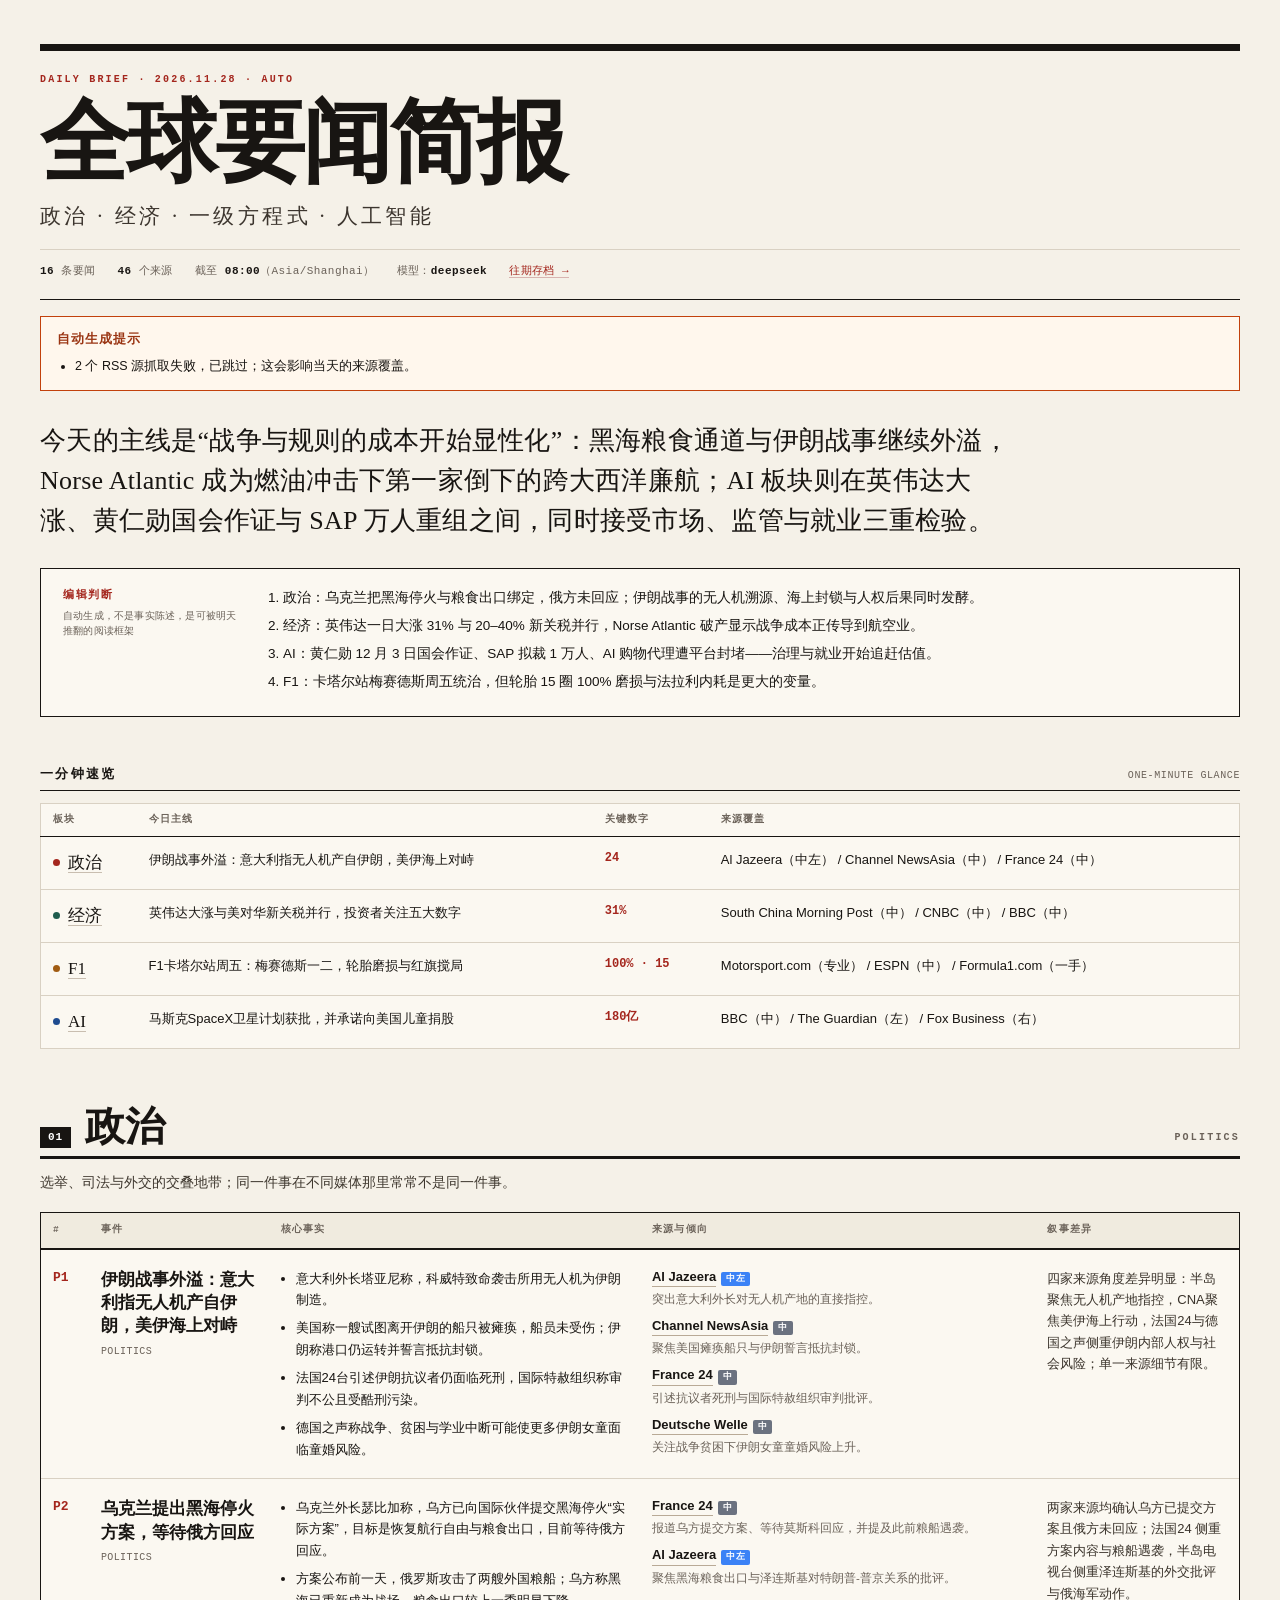
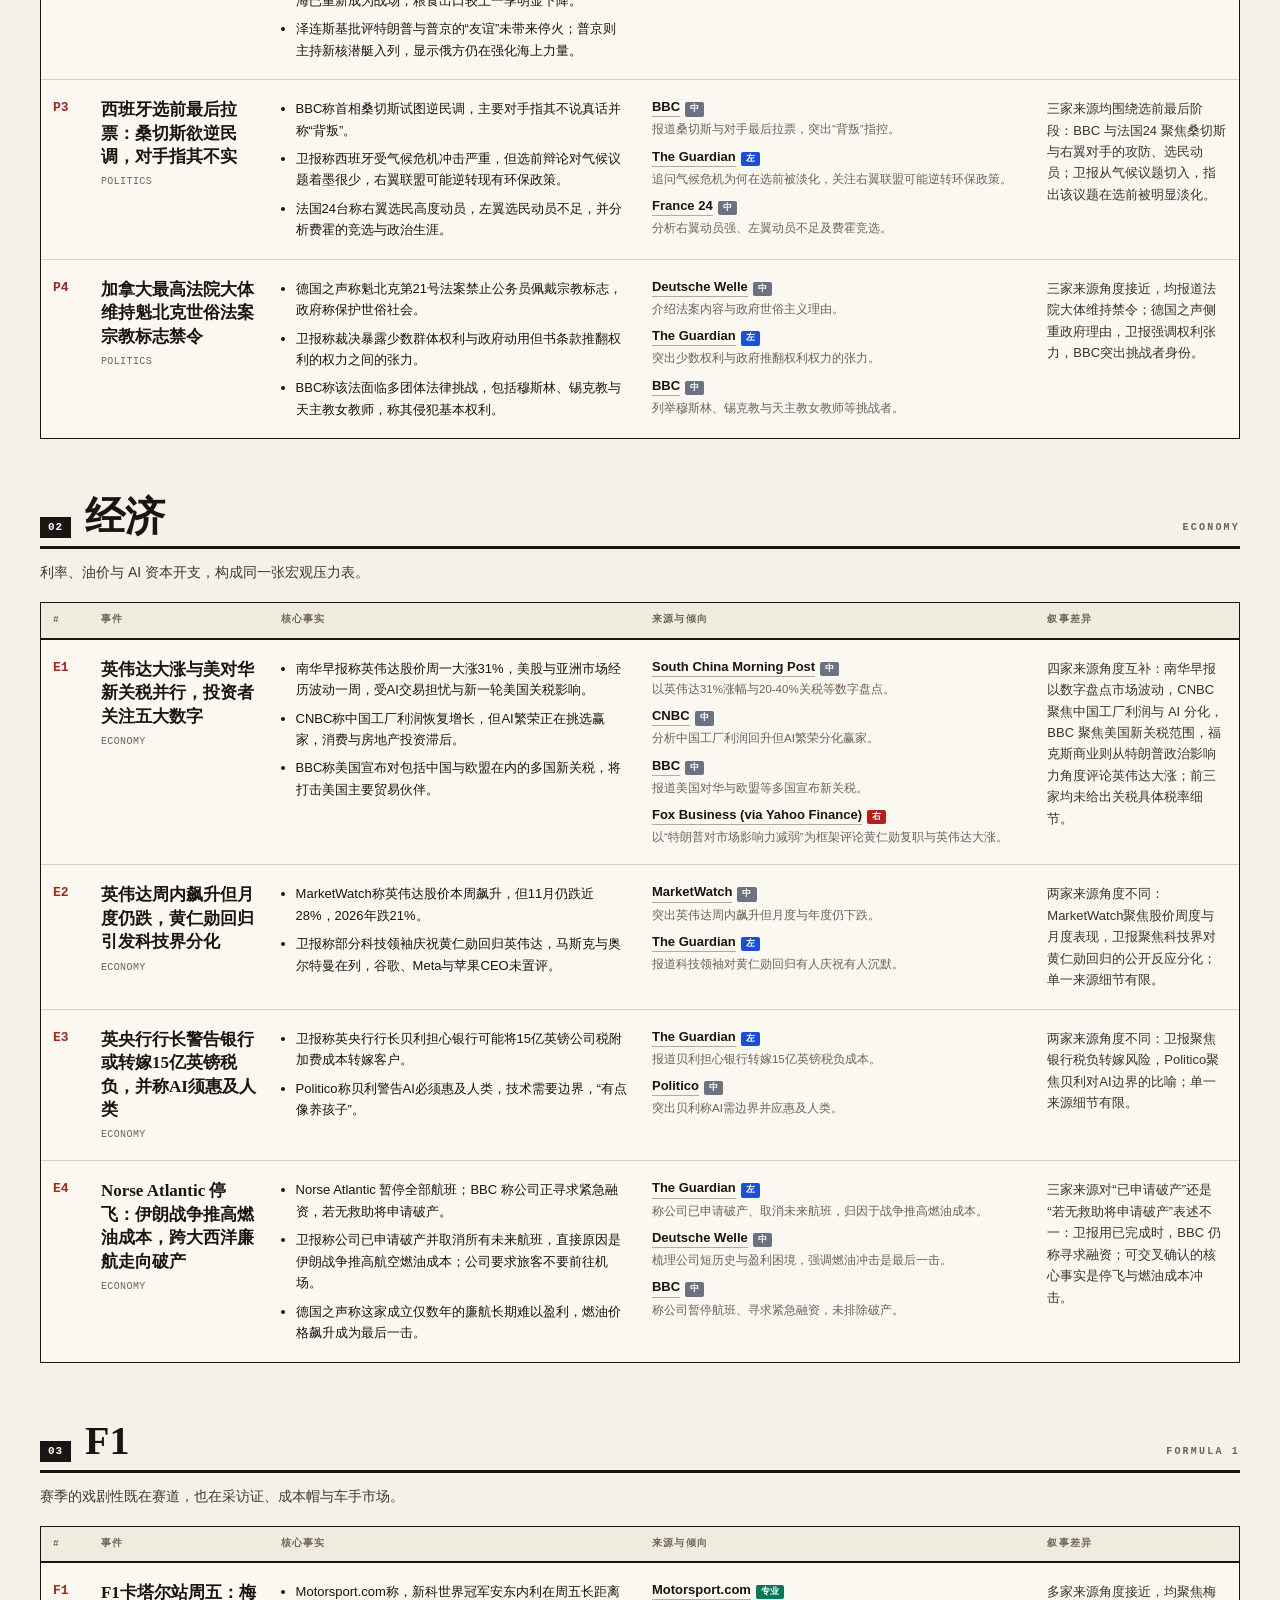
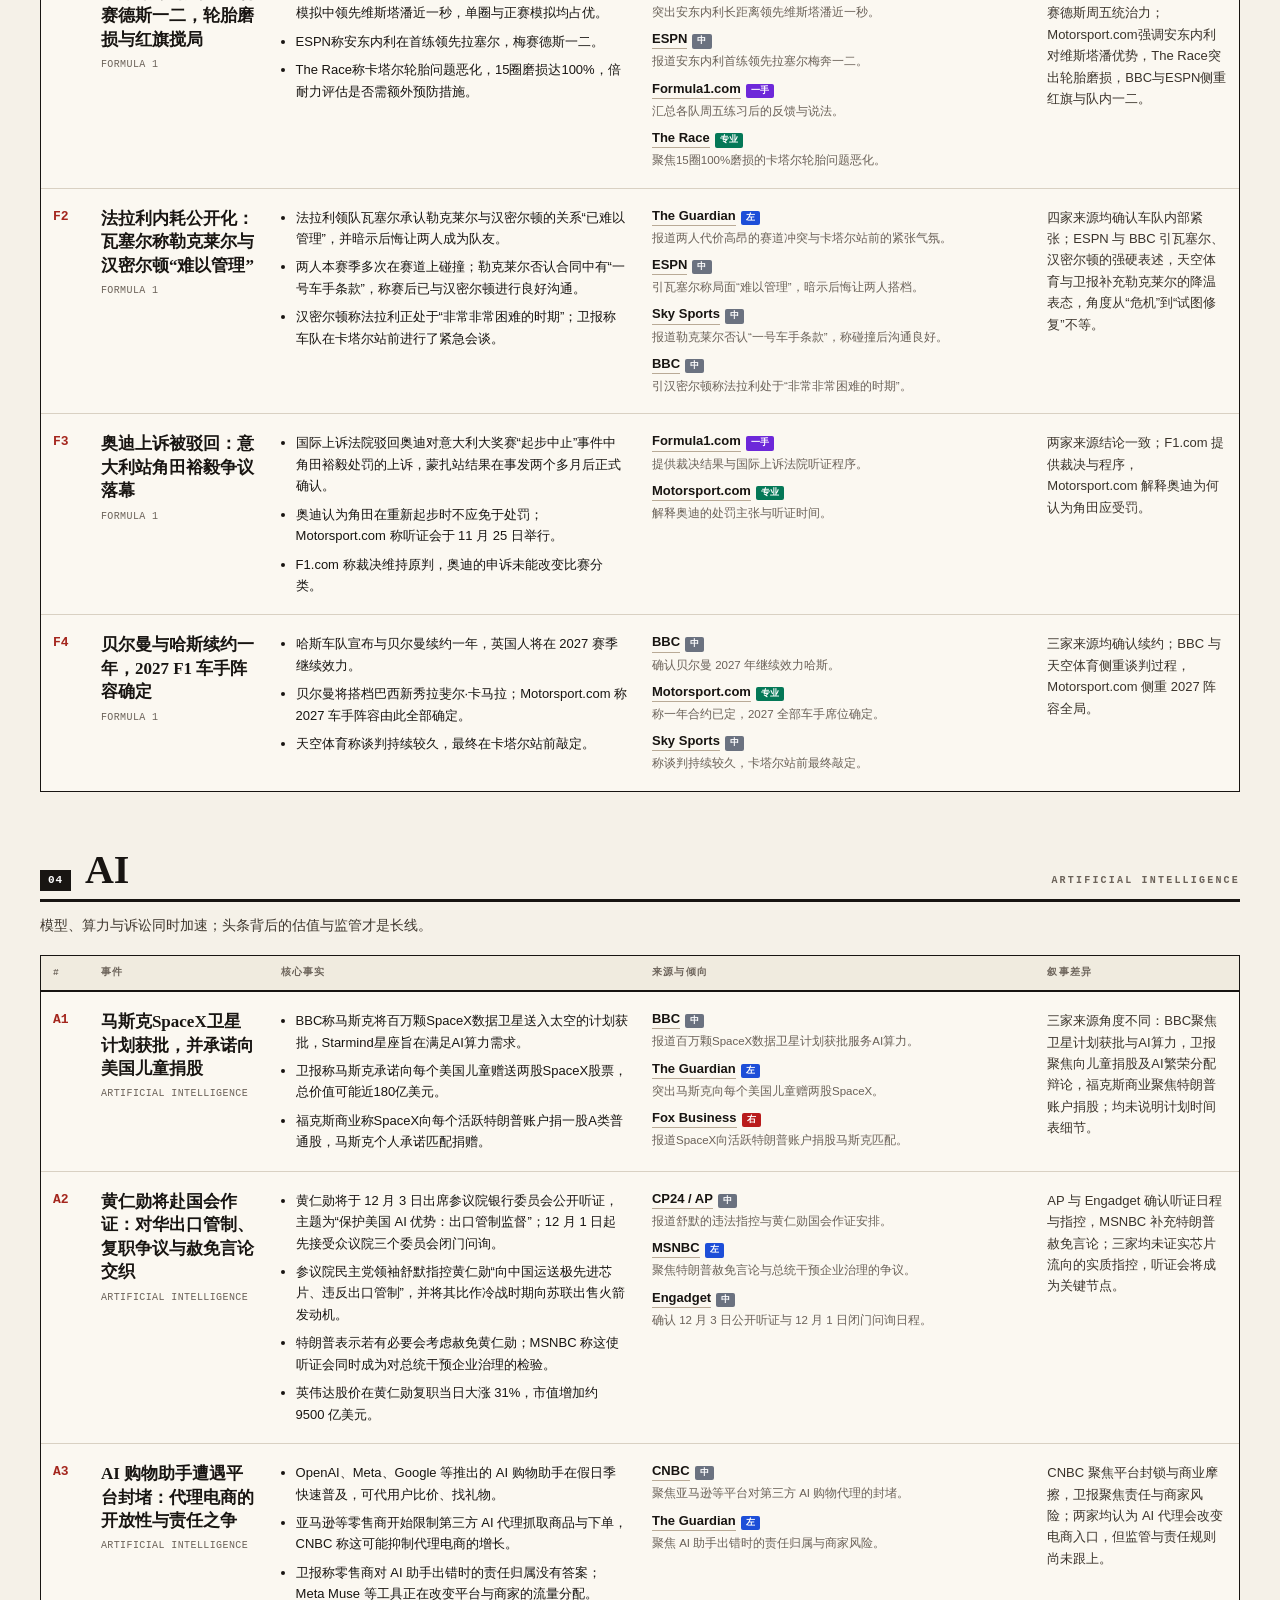
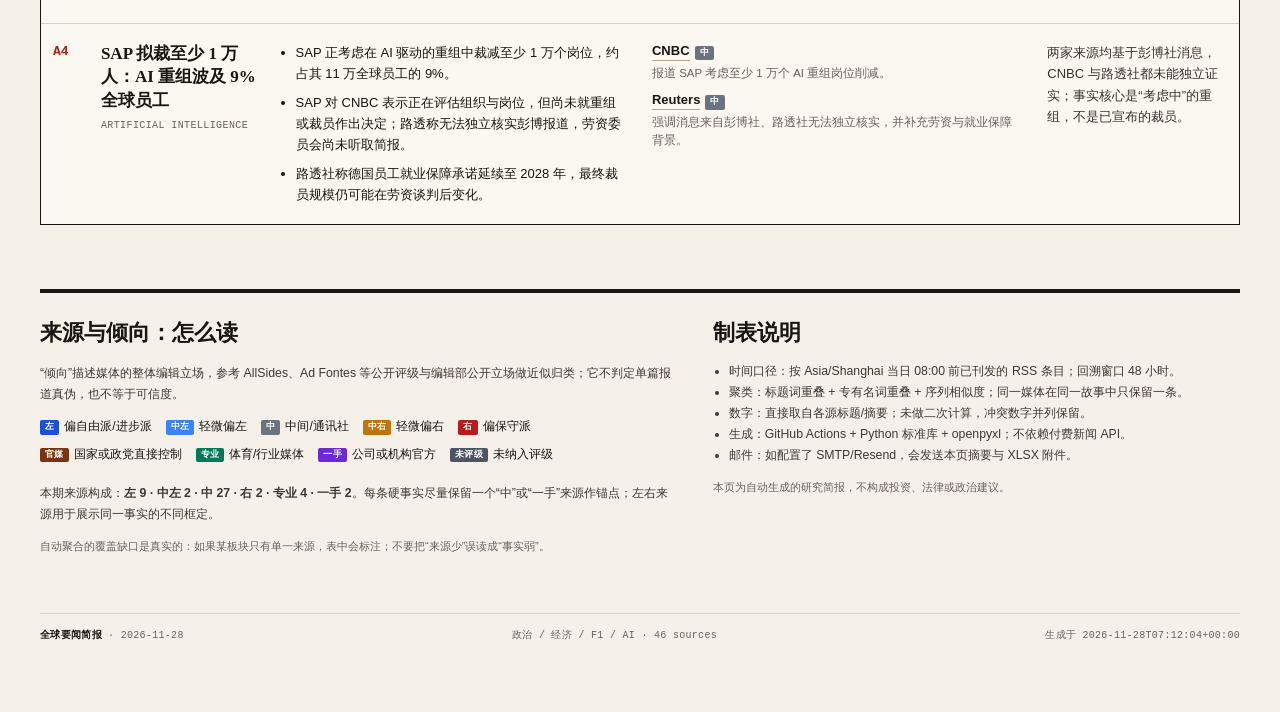
==== commit 9d420585: "brief: 2026-11-28" ====
--- a/docs/index.html
+++ b/docs/index.html
@@ -108,5 +108,5 @@
 </section>
 <div class="footer"><span><b>全球要闻简报</b> · 2026-11-28</span>
 <span>政治 / 经济 / F1 / AI · 46 sources</span>
-<span>生成于 2026-11-28T03:14:18+00:00</span></div>
+<span>生成于 2026-11-28T07:12:04+00:00</span></div>
 </div></body></html>
